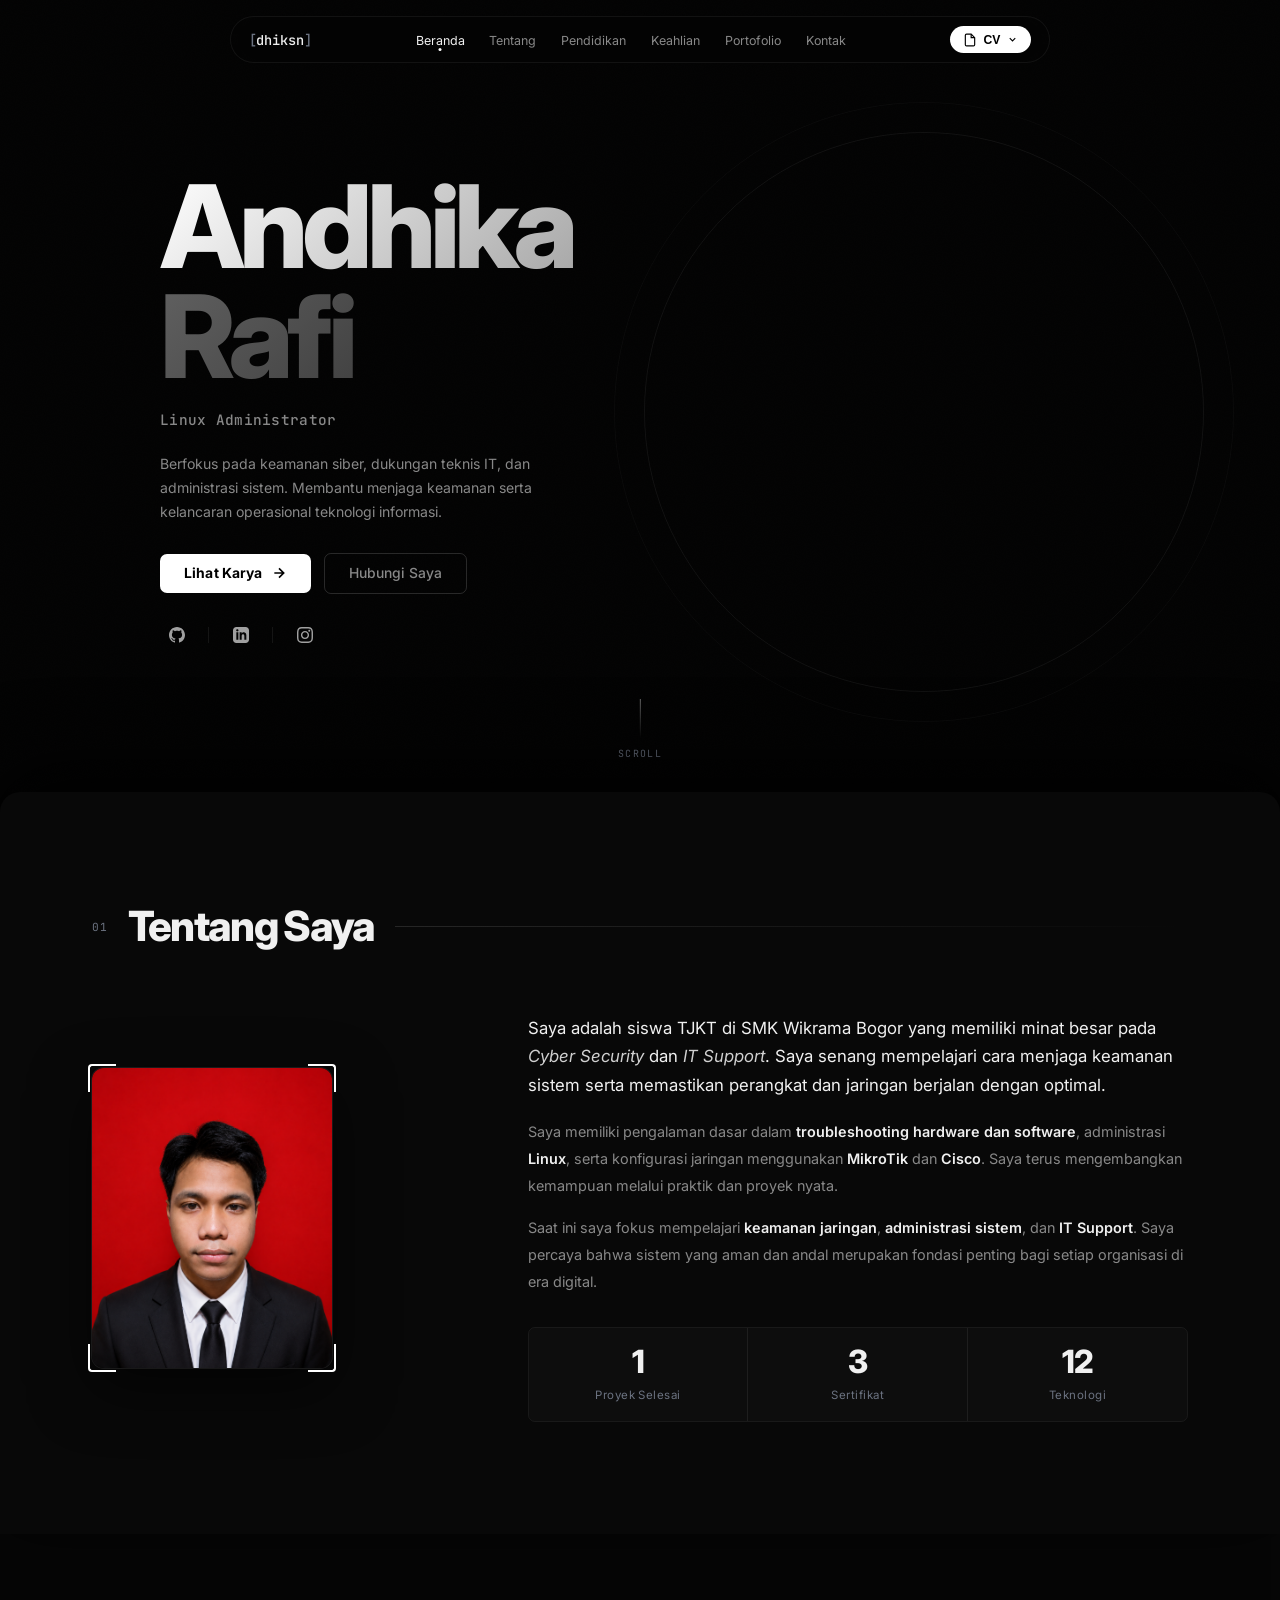
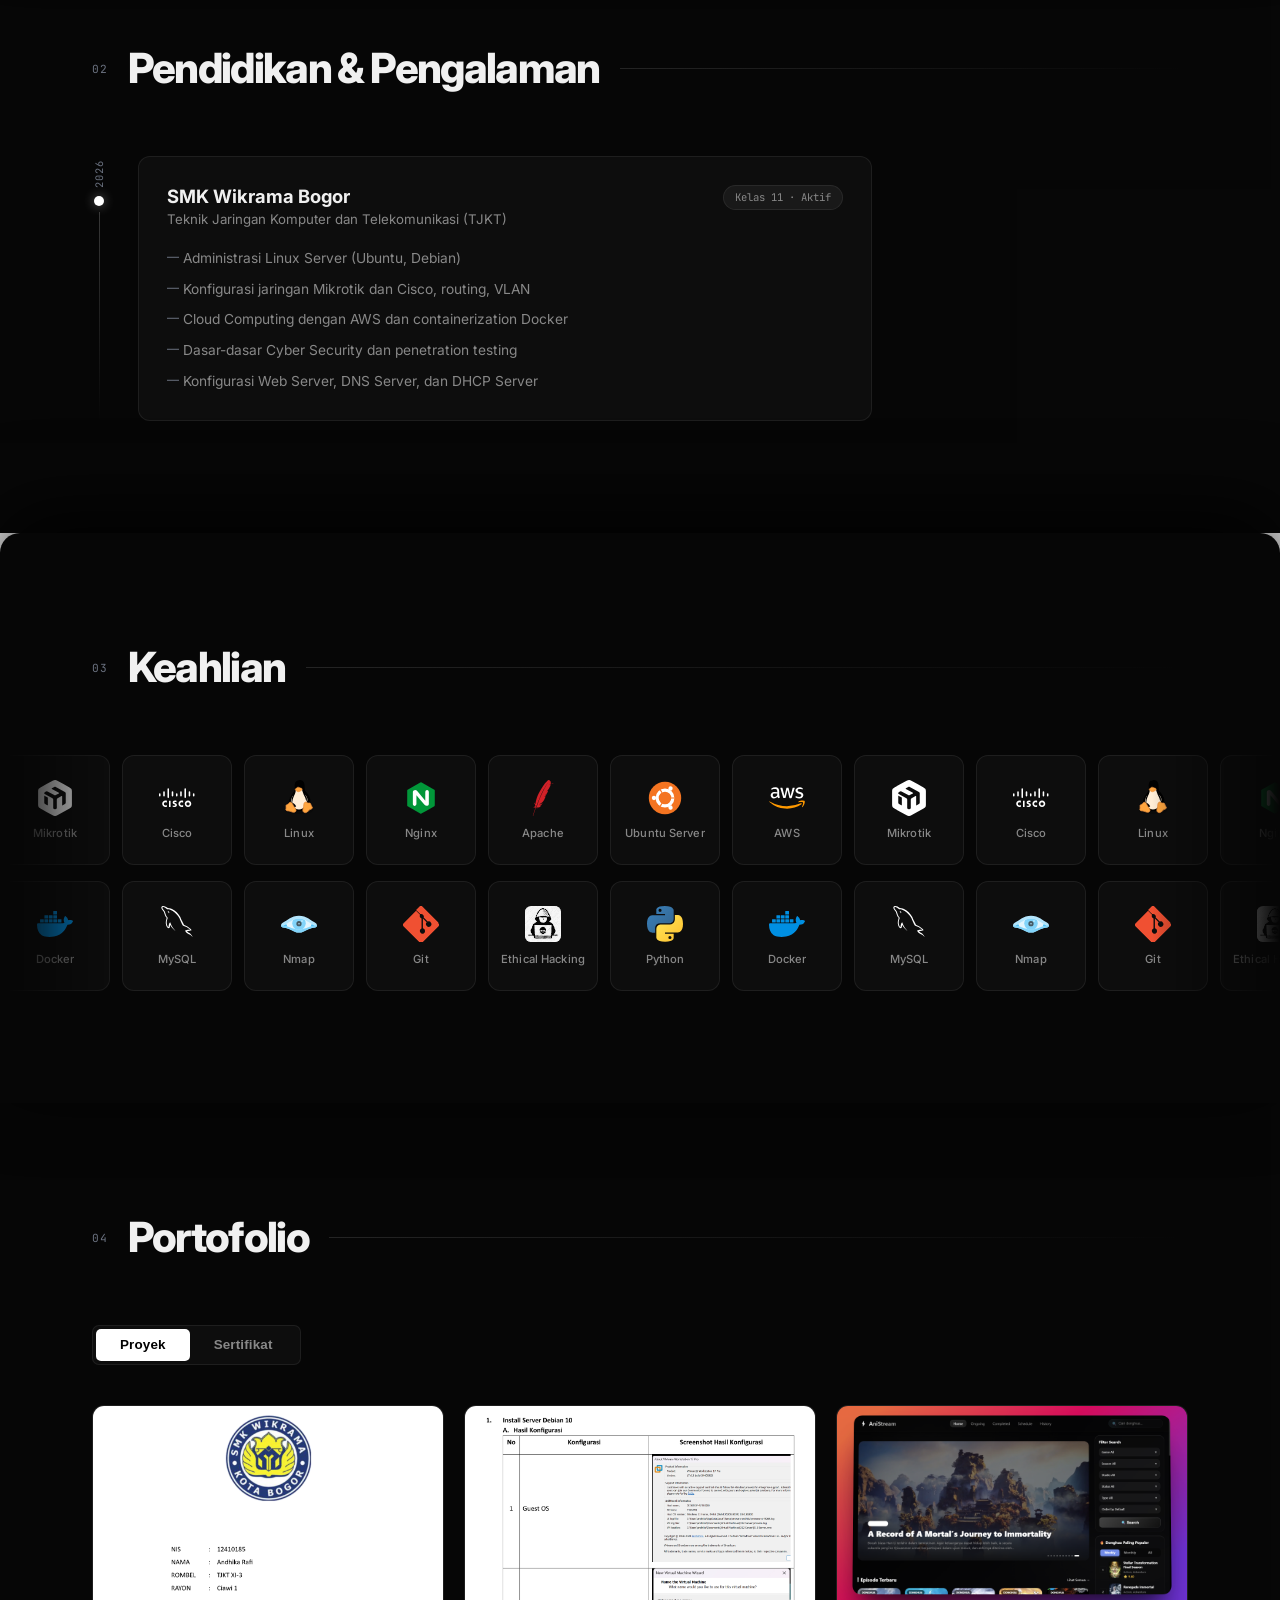
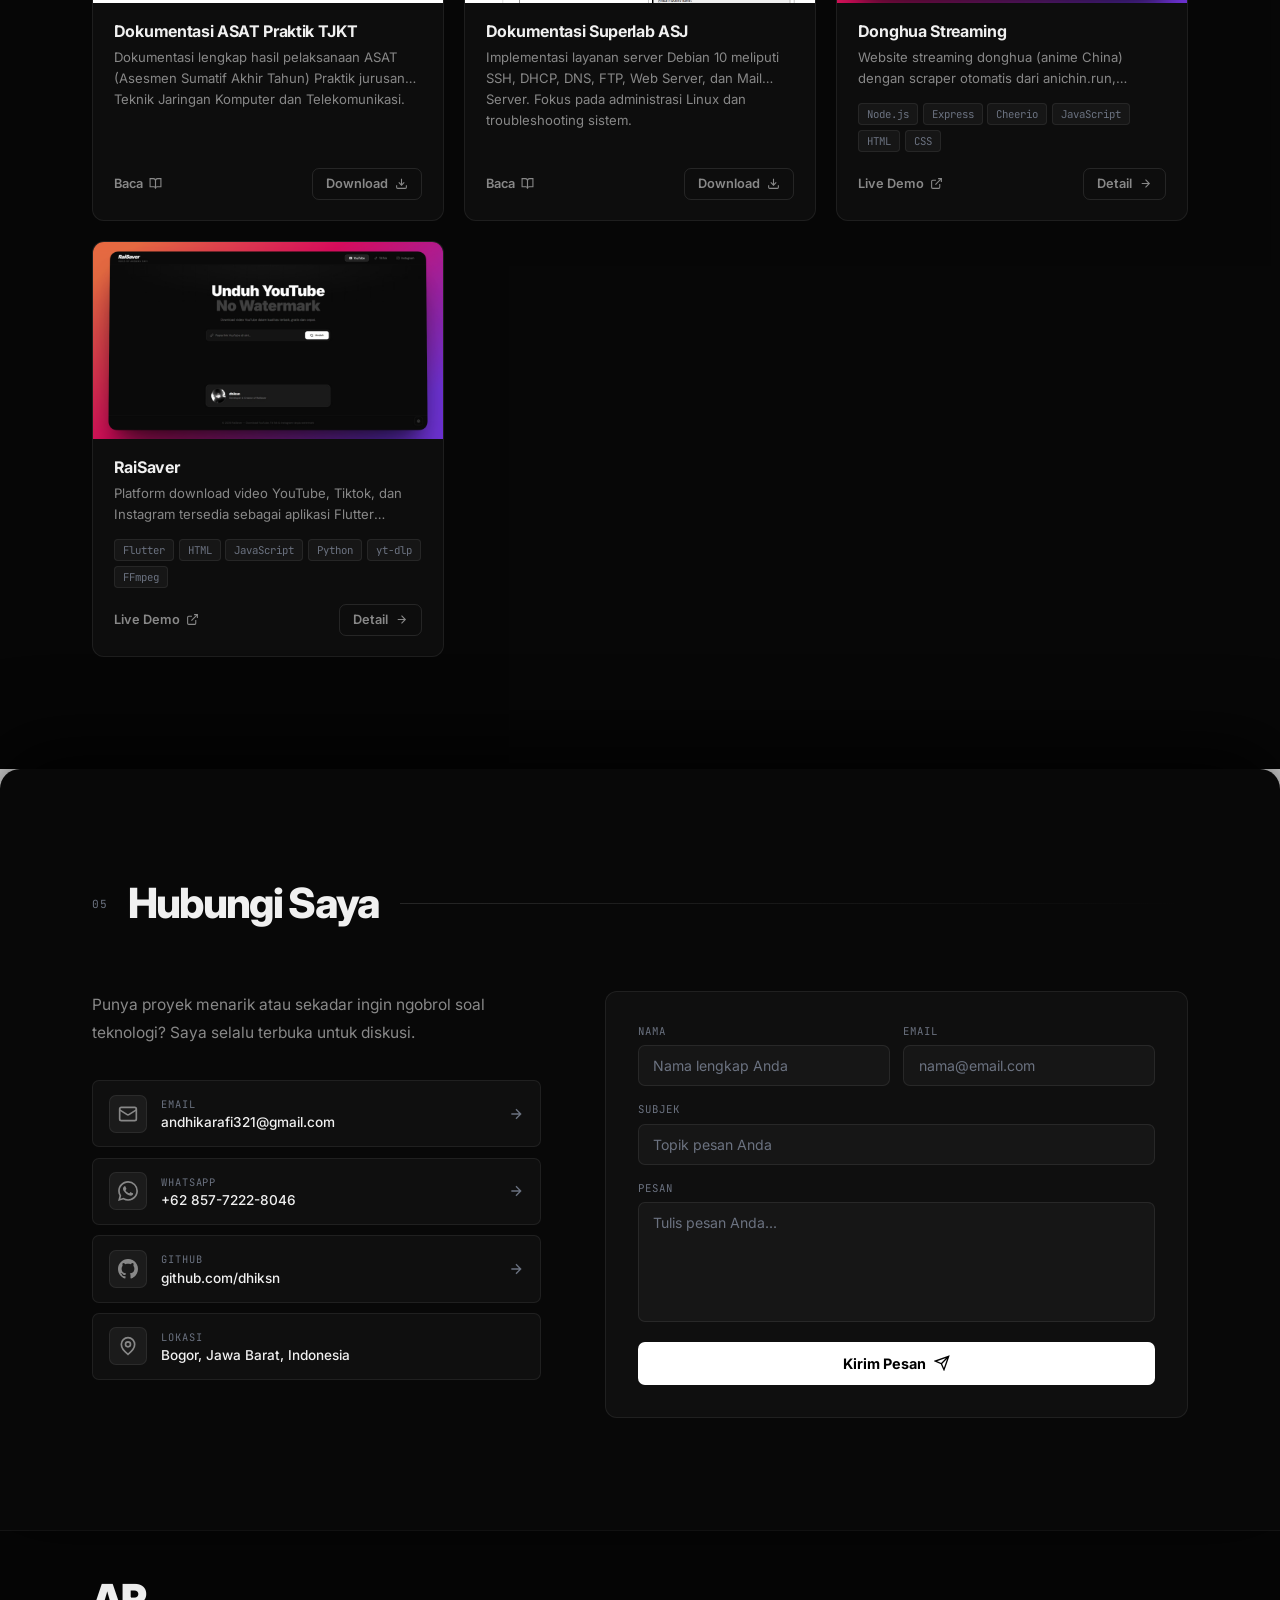
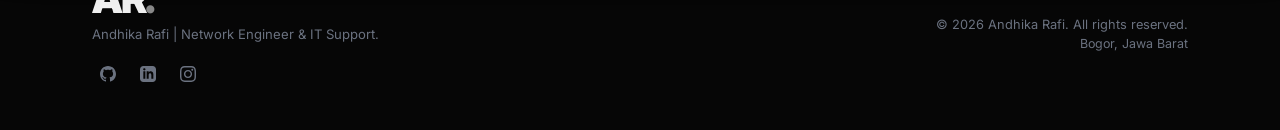
==== index.html @ e92ceab4 "add CV" ====
﻿<!DOCTYPE html>
<html lang="id">
<head>
  <meta charset="UTF-8" />
  <meta name="viewport" content="width=device-width, initial-scale=1.0" />

  <!-- SEO Primary -->
  <title>Andhika Rafi | Network Engineer & IT Support - SMK Wikrama Bogor</title>
  <meta name="description" content="Andhika Rafi — Siswa TJKT SMK Wikrama Bogor yang fokus pada jaringan komputer, Linux, dan Cyber Security. Lihat proyek dan sertifikat saya." />
  <meta name="keywords" content="Andhika Rafi, Portfolio IT, TJKT SMK Wikrama Bogor, Network Engineer, Linux administrator, IT Support, Cyber Security" />
  <meta name="author" content="Andhika Rafi" />
  <meta name="robots" content="index, follow" />
  <meta name="google-site-verification" content="sZVRIAAyrKwAFlvl9jeAmO7m7f-ILxLvP5f0sohitdM" />
  <link rel="canonical" href="https://portofolio.dhiksn.my.id/" />

  <!-- Favicon - Complete Set -->
  <link rel="icon" type="image/png" href="assets/img/favicon-96x96.png" sizes="96x96">
  <link rel="icon" type="image/svg+xml" href="assets/img/favicon.svg">
  <link rel="shortcut icon" href="assets/img/favicon.ico">
  <link rel="apple-touch-icon" sizes="180x180" href="assets/img/apple-touch-icon.png">
  <link rel="manifest" href="assets/img/site.webmanifest">
  <meta name="theme-color" content="#0a0a0a">

  <!-- Open Graph / Facebook - No Image Preview -->
  <meta property="og:type" content="website" />
  <meta property="og:url" content="https://portofolio.dhiksn.my.id/" />
  <meta property="og:title" content="Andhika Rafi | SMK Wikrama Bogor" />
  <meta property="og:description" content="Andhika Rafi — Siswa TJKT dari SMK Wikrama Bogor yang fokus pada jaringan komputer, Linux, dan Cyber Security." />
  <meta property="og:locale" content="id_ID" />
  <meta property="og:site_name" content="Andhika Rafi Portfolio" />

  <!-- Twitter Card - No Image Preview -->
  <meta name="twitter:card" content="summary" />
  <meta name="twitter:url" content="https://portofolio.dhiksn.my.id/" />
  <meta name="twitter:title" content="Andhika Rafi | SMK Wikrama Bogor" />
  <meta name="twitter:description" content="Andhika Rafi — Siswa TJKT dari SMK Wikrama Bogor yang fokus pada jaringan komputer, Linux, dan Cyber Security." />

  <!-- JSON-LD Structured Data -->
  <script type="application/ld+json">
  {
    "@context": "https://schema.org",
    "@type": "Person",
    "name": "Andhika Rafi",
    "url": "https://portofolio.dhiksn.my.id/",
    "sameAs": [
      "https://github.com/dhiksn",
      "https://linkedin.com/in/andhikarafi",
      "https://instagram.com/andhika_itsu"
    ],
    "jobTitle": "IT Support",
    "description": "Siswa TJKT dari SMK Wikrama Bogor yang fokus pada jaringan komputer, Linux, dan Cyber Security.",
    "alumniOf": {
      "@type": "EducationalOrganization",
      "name": "SMK Wikrama Bogor"
    },
    "knowsAbout": ["Network Engineering", "Linux Administration", "Cyber Security", "Docker", "Mikrotik", "Cisco"]
  }
  </script>
  <link rel="preconnect" href="https://fonts.googleapis.com">
  <link rel="preconnect" href="https://fonts.gstatic.com" crossorigin>
  <link href="https://fonts.googleapis.com/css2?family=Inter:ital,opsz,wght@0,14..32,300;0,14..32,400;0,14..32,500;0,14..32,600;0,14..32,700;0,14..32,800;0,14..32,900;1,14..32,300;1,14..32,400&family=JetBrains+Mono:wght@400;500&display=swap" rel="stylesheet">
  <link rel="stylesheet" href="assets/css/style.css" />
  <script src="https://cdn.jsdelivr.net/npm/@emailjs/browser@4/dist/email.min.js"></script>
  <script src="https://unpkg.com/@lottiefiles/lottie-player@latest/dist/lottie-player.js"></script>
  <!-- Three.js -->
  <script src="https://cdnjs.cloudflare.com/ajax/libs/three.js/r134/three.min.js"></script>
</head>
<body>

  <!-- Three.js Canvas -->
  <canvas id="threeCanvas"></canvas>

  <!-- Floating Navbar -->
  <nav class="navbar" id="navbar">
    <div class="nav-container">
      <a href="/" class="nav-logo"><span class="logo-bracket">[</span>dhiksn<span class="logo-bracket">]</span></a>
      <ul class="nav-links" id="navLinks">
        <li><a href="/" data-scroll="beranda" class="nav-link active">Beranda</a></li>
        <li><a href="/" data-scroll="tentang" class="nav-link">Tentang</a></li>
        <li><a href="/" data-scroll="pendidikan" class="nav-link">Pendidikan</a></li>
        <li><a href="/" data-scroll="keahlian" class="nav-link">Keahlian</a></li>
        <li><a href="/" data-scroll="portofolio" class="nav-link">Portofolio</a></li>
        <li><a href="/" data-scroll="kontak" class="nav-link">Kontak</a></li>
      </ul>
      <div class="cv-dropdown">
        <button class="nav-cv-btn" id="cvBtn">
          <svg width="14" height="14" viewBox="0 0 24 24" fill="none" stroke="currentColor" stroke-width="2"><path d="M14 2H6a2 2 0 0 0-2 2v16a2 2 0 0 0 2 2h12a2 2 0 0 0 2-2V8z"/><polyline points="14 2 14 8 20 8"/></svg>
          CV
          <svg width="11" height="11" viewBox="0 0 24 24" fill="none" stroke="currentColor" stroke-width="2.5" class="dropdown-arrow"><polyline points="6 9 12 15 18 9"/></svg>
        </button>
        <div class="cv-dropdown-menu" id="cvDropdownMenu">
          <a href="assets/docs/Andhika_CV.pdf" target="_blank" class="cv-dropdown-item">
            <svg width="14" height="14" viewBox="0 0 24 24" fill="none" stroke="currentColor" stroke-width="2"><path d="M1 12s4-8 11-8 11 8 11 8-4 8-11 8-11-8-11-8z"/><circle cx="12" cy="12" r="3"/></svg>
            Lihat CV
          </a>
          <a href="assets/docs/Andhika_CV.pdf" download="Andhika_Rafi_CV.pdf" class="cv-dropdown-item">
            <svg width="14" height="14" viewBox="0 0 24 24" fill="none" stroke="currentColor" stroke-width="2"><path d="M21 15v4a2 2 0 0 1-2 2H5a2 2 0 0 1-2-2v-4"/><polyline points="7 10 12 15 17 10"/><line x1="12" y1="15" x2="12" y2="3"/></svg>
            Download CV
          </a>
        </div>
      </div>
      <button class="hamburger" id="hamburger" aria-label="Menu">
        <span></span><span></span><span></span>
      </button>
    </div>
  </nav>

  <!-- Hero Section -->
  <section id="beranda" class="hero">
    <div class="hero-noise"></div>
    <div class="container hero-container">
      <div class="hero-content">
        <h1 class="hero-title">
          <span class="hero-name-wrap">
            <span class="hero-name" id="heroName">Andhika</span>
          </span>
          <span class="hero-name-wrap hero-name-wrap--2">
            <span class="hero-name hero-name--light">Rafi</span>
          </span>
        </h1>
        <p class="hero-role" id="heroRole">
          <span class="role-item active">Network Engineer</span>
          <span class="role-item">Linux Administrator</span>
          <span class="role-item">IT Support</span>
        </p>
        <p class="hero-desc">
          Berfokus pada keamanan siber, dukungan teknis IT, dan administrasi sistem.
          Membantu menjaga keamanan serta kelancaran operasional teknologi informasi.
        </p>
        <div class="hero-actions">
          <a href="/" data-scroll="portofolio" class="btn-hero-primary">
            Lihat Karya
            <svg width="16" height="16" viewBox="0 0 24 24" fill="none" stroke="currentColor" stroke-width="2.5"><path d="M5 12h14M12 5l7 7-7 7"/></svg>
          </a>
          <a href="/" data-scroll="kontak" class="btn-hero-ghost">Hubungi Saya</a>
        </div>
        <div class="hero-social-row">
          <a href="https://github.com/dhiksn" target="_blank" class="hero-social" aria-label="GitHub">
            <svg viewBox="0 0 24 24" fill="currentColor"><path d="M12 0c-6.626 0-12 5.373-12 12 0 5.302 3.438 9.8 8.207 11.387.599.111.793-.261.793-.577v-2.234c-3.338.726-4.033-1.416-4.033-1.416-.546-1.387-1.333-1.756-1.333-1.756-1.089-.745.083-.729.083-.729 1.205.084 1.839 1.237 1.839 1.237 1.07 1.834 2.807 1.304 3.492.997.107-.775.418-1.305.762-1.604-2.665-.305-5.467-1.334-5.467-5.931 0-1.311.469-2.381 1.236-3.221-.124-.303-.535-1.524.117-3.176 0 0 1.008-.322 3.301 1.23.957-.266 1.983-.399 3.003-.404 1.02.005 2.047.138 3.006.404 2.291-1.552 3.297-1.23 3.297-1.23.653 1.653.242 2.874.118 3.176.77.84 1.235 1.911 1.235 3.221 0 4.609-2.807 5.624-5.479 5.921.43.372.823 1.102.823 2.222v3.293c0 .319.192.694.801.576 4.765-1.589 8.199-6.086 8.199-11.386 0-6.627-5.373-12-12-12z"/></svg>
          </a>
          <span class="social-divider"></span>
          <a href="https://linkedin.com/in/andhikarafi" target="_blank" class="hero-social" aria-label="LinkedIn">
            <svg viewBox="0 0 24 24" fill="currentColor"><path d="M19 0h-14c-2.761 0-5 2.239-5 5v14c0 2.761 2.239 5 5 5h14c2.762 0 5-2.239 5-5v-14c0-2.761-2.238-5-5-5zm-11 19h-3v-11h3v11zm-1.5-12.268c-.966 0-1.75-.79-1.75-1.764s.784-1.764 1.75-1.764 1.75.79 1.75 1.764-.783 1.764-1.75 1.764zm13.5 12.268h-3v-5.604c0-3.368-4-3.113-4 0v5.604h-3v-11h3v1.765c1.396-2.586 7-2.777 7 2.476v6.759z"/></svg>
          </a>
          <span class="social-divider"></span>
          <a href="https://instagram.com/andhika_itsu" target="_blank" class="hero-social" aria-label="Instagram">
            <svg viewBox="0 0 24 24" fill="currentColor"><path d="M12 2.163c3.204 0 3.584.012 4.85.07 3.252.148 4.771 1.691 4.919 4.919.058 1.265.069 1.645.069 4.849 0 3.205-.012 3.584-.069 4.849-.149 3.225-1.664 4.771-4.919 4.919-1.266.058-1.644.07-4.85.07-3.204 0-3.584-.012-4.849-.07-3.26-.149-4.771-1.699-4.919-4.92-.058-1.265-.07-1.644-.07-4.849 0-3.204.013-3.583.07-4.849.149-3.227 1.664-4.771 4.919-4.919 1.266-.057 1.645-.069 4.849-.069zm0-2.163c-3.259 0-3.667.014-4.947.072-4.358.2-6.78 2.618-6.98 6.98-.059 1.281-.073 1.689-.073 4.948 0 3.259.014 3.668.072 4.948.2 4.358 2.618 6.78 6.98 6.98 1.281.058 1.689.072 4.948.072 3.259 0 3.668-.014 4.948-.072 4.354-.2 6.782-2.618 6.979-6.98.059-1.28.073-1.689.073-4.948 0-3.259-.014-3.667-.072-4.947-.196-4.354-2.617-6.78-6.979-6.98-1.281-.059-1.69-.073-4.949-.073zm0 5.838c-3.403 0-6.162 2.759-6.162 6.162s2.759 6.163 6.162 6.163 6.162-2.759 6.162-6.163c0-3.403-2.759-6.162-6.162-6.162zm0 10.162c-2.209 0-4-1.79-4-4 0-2.209 1.791-4 4-4s4 1.791 4 4c0 2.21-1.791 4-4 4zm6.406-11.845c-.796 0-1.441.645-1.441 1.44s.645 1.44 1.441 1.44c.795 0 1.439-.645 1.439-1.44s-.644-1.44-1.439-1.44z"/></svg>
          </a>
        </div>
      </div>
      <div class="hero-visual">
        <div class="hero-lottie-wrap">
          <lottie-player
            src="assets/img/server.json"
            background="transparent"
            speed="0.8"
            loop
            autoplay>
          </lottie-player>
          <div class="lottie-ring lottie-ring--1"></div>
          <div class="lottie-ring lottie-ring--2"></div>
        </div>
      </div>
    </div>
    <div class="hero-scroll-hint">
      <div class="scroll-line"></div>
      <span>Scroll</span>
    </div>
  </section>

  <!-- Tentang Section -->
  <section id="tentang" class="section tentang">
    <div class="container">
      <div class="section-header reveal">
        <span class="section-num">01</span>
        <h2 class="section-title">Tentang Saya</h2>
        <div class="section-line"></div>
      </div>
      <div class="tentang-wrapper reveal">
        <div class="tentang-photo-col">
          <div class="tentang-photo-frame">
            <img src="/assets/img/cover2.png" alt="Andhika Rafi" loading="lazy" decoding="async">
            <div class="photo-border-anim"></div>
          </div>
        </div>
        <div class="tentang-text-col">
        <p class="tentang-intro">
          Saya adalah siswa TJKT di SMK Wikrama Bogor yang memiliki minat besar pada <em>Cyber Security</em> dan <em>IT Support</em>. Saya senang mempelajari cara menjaga keamanan sistem serta memastikan perangkat dan jaringan berjalan dengan optimal.
        </p>

        <p class="tentang-body">
          Saya memiliki pengalaman dasar dalam <strong>troubleshooting hardware dan software</strong>, administrasi <strong>Linux</strong>, serta konfigurasi jaringan menggunakan <strong>MikroTik</strong> dan <strong>Cisco</strong>. Saya terus mengembangkan kemampuan melalui praktik dan proyek nyata.
        </p>

        <p class="tentang-body">
          Saat ini saya fokus mempelajari <strong>keamanan jaringan</strong>, <strong>administrasi sistem</strong>, dan <strong>IT Support</strong>. Saya percaya bahwa sistem yang aman dan andal merupakan fondasi penting bagi setiap organisasi di era digital.
        </p>
          <div class="tentang-counters">
            <div class="t-counter">
              <strong class="t-counter-num" data-target="3">0</strong>
              <span>Proyek Selesai</span>
            </div>
            <div class="t-counter">
              <strong class="t-counter-num" data-target="6">0</strong>
              <span>Sertifikat</span>
            </div>
            <div class="t-counter">
              <strong class="t-counter-num" data-target="20">0</strong>
              <span>Teknologi</span>
            </div>
          </div>
        </div>
      </div>
    </div>
  </section>

  <!-- Pendidikan Section -->
  <section id="pendidikan" class="section pendidikan">
    <div class="container">
      <div class="section-header reveal">
        <span class="section-num">02</span>
        <h2 class="section-title">Pendidikan & Pengalaman</h2>
        <div class="section-line"></div>
      </div>
      <div class="timeline reveal">
        <div class="tl-item">
          <div class="tl-left">
            <div class="tl-year">2026</div>
            <div class="tl-dot-wrap">
              <div class="tl-dot"></div>
              <div class="tl-vert-line"></div>
            </div>
          </div>
          <div class="tl-card">
            <div class="tl-card-top">
              <div>
                <h3 class="tl-school">SMK Wikrama Bogor</h3>
                <p class="tl-jurusan">Teknik Jaringan Komputer dan Telekomunikasi (TJKT)</p>
              </div>
              <span class="tl-badge">Kelas 11 · Aktif</span>
            </div>
            <ul class="tl-list">
              <li>Administrasi Linux Server (Ubuntu, Debian)</li>
              <li>Konfigurasi jaringan Mikrotik dan Cisco, routing, VLAN</li>
              <li>Cloud Computing dengan AWS dan containerization Docker</li>
              <li>Dasar-dasar Cyber Security dan penetration testing</li>
              <li>Konfigurasi Web Server, DNS Server, dan DHCP Server</li>
            </ul>
          </div>
        </div>
      </div>
    </div>
  </section>

  <!-- Keahlian Section -->
  <section id="keahlian" class="section keahlian">
    <div class="container">
      <div class="section-header reveal">
        <span class="section-num">03</span>
        <h2 class="section-title">Keahlian</h2>
        <div class="section-line"></div>
      </div>
    </div>

    <div class="marquee-row reveal">
      <div class="marquee-track marquee-fwd">
        <div class="marquee-set">
          <div class="skill-card"><svg width="28" height="28" fill="#ffffff" viewBox="0 0 24 24"><path d="M23.041 6.188a1.404 1.404 0 0 0-.218-.36c-.24-.296-.634-.586-1.14-.864l-4.052-2.22L13.576.519C13.074.243 12.61.065 12.22.013A1.772 1.772 0 0 0 12 0c-.432 0-.974.192-1.576.52L6.37 2.74 2.317 4.96c-.504.279-.9.569-1.14.867a1.59 1.59 0 0 0-.122.17 1.654 1.654 0 0 0-.096.19c-.15.348-.22.816-.22 1.368v8.887c0 .66.1 1.2.316 1.558.216.356.66.706 1.262 1.036l4.054 2.22 4.053 2.223c.504.276.966.456 1.36.506.145.02.291.02.436 0 .39-.05.852-.228 1.356-.506l8.107-4.443c.6-.33 1.046-.68 1.262-1.036.036-.06.068-.123.096-.188.15-.348.22-.818.22-1.37V7.556c0-.552-.07-1.02-.22-1.368zM7.233 16.618c0 .2-.218.33-.396.233l-1.45-.796a1.066 1.066 0 0 1-.552-.934v-4.296c0-.2.216-.33.394-.235l1.728.947a.53.53 0 0 1 .276.468v4.612zm11.934-1.497c0 .39-.213.748-.554.936l-1.45.794a.266.266 0 0 1-.394-.234v-5.692c0-.2-.217-.33-.395-.232l-2.62 1.434c-.34.187-.552.545-.552.934v5.646a.532.532 0 0 1-.278.468l-.41.224c-.32.176-.707.176-1.026 0l-.408-.224a.532.532 0 0 1-.278-.468v-5.646c0-.389-.212-.747-.552-.934L4.835 9.16v-.28c0-.388.212-.746.552-.934l.6-.328a1.064 1.064 0 0 1 1.022 0l4.48 2.452c.318.176.704.176 1.021 0l2.07-1.134a.266.266 0 0 0 0-.468L9.932 5.922a.266.266 0 0 1 0-.468l1.556-.852c.32-.176.707-.176 1.026 0l6.1 3.34c.342.188.554.547.553.936v6.243z"/></svg><span>Mikrotik</span></div>
          <div class="skill-card"><svg width="56" height="30" viewBox="0 0 52 28" fill="none"><path fill-rule="evenodd" clip-rule="evenodd" d="M51.2293 8.37685C51.2293 7.76429 50.7317 7.26562 50.1181 7.26562C49.5033 7.26562 49.0068 7.76429 49.0068 8.37685V10.7143C49.0068 11.3302 49.5033 11.8288 50.1181 11.8288C50.7317 11.8288 51.2293 11.3302 51.2293 10.7143V8.37685ZM45.1136 5.30654C45.1136 4.69288 44.6172 4.19531 43.988 4.19531C43.3744 4.19531 42.8779 4.69288 42.8779 5.30654V10.7123C42.8779 11.3282 43.3744 11.8268 43.988 11.8268C44.6172 11.8268 45.1136 11.3282 45.1136 10.7123V5.30654ZM38.9853 1.11012C38.9853 0.495352 38.4877 0 37.8741 0C37.2604 0 36.7617 0.495352 36.7617 1.11012V12.93C36.7617 13.5481 37.2604 14.0446 37.8741 14.0446C38.4877 14.0446 38.9853 13.5481 38.9853 12.93V1.11012ZM32.8551 5.30654C32.8551 4.69288 32.3587 4.19531 31.7439 4.19531C31.1291 4.19531 30.6338 4.69288 30.6338 5.30654V10.7123C30.6338 11.3282 31.1291 11.8268 31.7439 11.8268C32.3587 11.8268 32.8551 11.3282 32.8551 10.7123V5.30654ZM26.7254 8.37685C26.7254 7.76429 26.23 7.26562 25.6197 7.26562C25.0038 7.26562 24.5029 7.76429 24.5029 8.37685V10.7143C24.5029 11.3302 25.0038 11.8288 25.6197 11.8288C26.23 11.8288 26.7254 11.3302 26.7254 10.7143V8.37685ZM20.6103 5.30654C20.6103 4.69288 20.1083 4.19531 19.4936 4.19531C18.8788 4.19531 18.3779 4.69288 18.3779 5.30654V10.7123C18.3779 11.3282 18.8788 11.8268 19.4936 11.8268C20.1083 11.8268 20.6103 11.3282 20.6103 10.7123V5.30654ZM14.4801 1.11012C14.4801 0.495352 13.9814 0 13.3655 0C12.7541 0 12.251 0.495352 12.251 1.11012V12.93C12.251 13.5481 12.7541 14.0446 13.3655 14.0446C13.9814 14.0446 14.4801 13.5481 14.4801 12.93V1.11012ZM8.35617 5.30654C8.35617 4.69288 7.85418 4.19531 7.24273 4.19531C6.62686 4.19531 6.12598 4.69288 6.12598 5.30654V10.7123C6.12598 11.3282 6.62686 11.8268 7.24273 11.8268C7.85418 11.8268 8.35617 11.3282 8.35617 10.7123V5.30654ZM2.23019 8.37685C2.23019 7.76429 1.72931 7.26562 1.11454 7.26562C0.500881 7.26562 0 7.76429 0 8.37685V10.7143C0 11.3302 0.500881 11.8288 1.11454 11.8288C1.72931 11.8288 2.23019 11.3302 2.23019 10.7143V8.37685ZM25.2545 18.0665C25.186 18.0488 24.1588 17.7812 23.0642 17.7812C20.9954 17.7812 19.7471 18.9002 19.7471 20.5643C19.7471 22.0404 20.7897 22.7735 22.0436 23.1693C22.1818 23.2157 22.3864 23.2777 22.5213 23.3241C23.0807 23.4988 23.523 23.7598 23.523 24.2109C23.523 24.7151 23.0089 25.0413 21.8921 25.0413C20.9114 25.0413 19.9693 24.7615 19.7692 24.7106V26.7606C19.8809 26.7849 20.9998 27.0028 22.1951 27.0028C23.9133 27.0028 25.8804 26.252 25.8804 24.0163C25.8804 22.9316 25.2158 21.9331 23.7585 21.4687L23.1382 21.2719C22.7689 21.1547 22.1088 20.9657 22.1088 20.4239C22.1088 19.9949 22.5987 19.6941 23.4998 19.6941C24.276 19.6941 25.2203 19.955 25.2545 19.9683V18.0665ZM41.9169 20.0469C43.246 20.0469 44.2389 21.0951 44.2389 22.3887C44.2389 23.6824 43.246 24.7306 41.9169 24.7306C40.5824 24.7306 39.5928 23.6824 39.5928 22.3887C39.5928 21.0951 40.5824 20.0469 41.9169 20.0469ZM46.6202 22.3898C46.6202 19.8445 44.6542 17.7812 41.9176 17.7812C39.1788 17.7812 37.2129 19.8445 37.2129 22.3898C37.2129 24.934 39.1788 26.9983 41.9176 26.9983C44.6542 26.9983 46.6202 24.934 46.6202 22.3898ZM11.4013 18.0975C11.1901 18.0378 10.4095 17.7812 9.35242 17.7812C6.62025 17.7812 4.6123 19.7284 4.6123 22.3898C4.6123 25.2569 6.82701 26.9983 9.35242 26.9983C10.3564 26.9983 11.1215 26.7606 11.4013 26.6821V24.2916C11.3051 24.3458 10.5709 24.7637 9.51275 24.7637C8.01674 24.7637 7.05147 23.7111 7.05147 22.3898C7.05147 21.0243 8.05876 20.0148 9.51275 20.0148C10.5886 20.0148 11.3117 20.4427 11.4013 20.4891V18.0975ZM34.8467 18.0975C34.6355 18.0378 33.8538 17.7812 32.799 17.7812C30.0624 17.7812 28.0566 19.7284 28.0566 22.3898C28.0566 25.2569 30.2725 26.9983 32.799 26.9983C33.7974 26.9983 34.5648 26.7606 34.8467 26.6821V24.2916C34.7483 24.3458 34.0141 24.7637 32.9582 24.7637C31.4633 24.7637 30.498 23.7111 30.498 22.3898C30.498 21.0243 31.5053 20.0148 32.9582 20.0148C34.0318 20.0148 34.7572 20.4427 34.8467 20.4891V18.0975ZM14.4893 26.8406H16.736V17.9375H14.4893V26.8406Z" fill="#fff"/></svg><span>Cisco</span></div>
          <div class="skill-card"><svg width="24" height="28" viewBox="0 0 256 295" fill="none"><path fill="#000" fill-opacity=".2" d="M235.125 249.359c0 17.355-52.617 31.497-117.54 31.497S.044 266.806.044 249.359c0-17.356 52.618-31.498 117.54-31.498c64.924 0 117.45 14.142 117.541 31.498" transform="translate(10)"/><path fill="#000" d="M63.213 215.474c-11.387-16.346-13.591-69.606 12.947-102.39C89.292 97.383 92.69 86.455 93.7 71.67c.734-16.805-11.846-66.851 35.537-70.616c48.027-3.857 45.364 43.526 45.088 68.596c-.183 21.12 15.52 33.15 26.355 49.68c19.927 30.303 18.274 82.461-3.765 110.745c-27.916 35.354-51.791 20.018-67.678 21.304c-29.752 1.745-30.762 17.54-66.024-35.905"/><path fill="#FFEED7" d="M169.1 122.451c8.265 7.622 29.661 41.69-4.224 62.995c-11.937 7.438 10.653 35.721 21.488 22.039c19.193-24.61 6.98-63.913-4.591-77.963c-7.714-9.917-19.651-13.774-12.672-7.07" transform="translate(10)"/><path fill="#000" stroke="#000" stroke-width=".977" d="M176.805 117.86c13.59 11.02 38.292 49.587 2.204 74.748c-11.846 7.806 10.468 32.508 23.049 19.927c43.618-43.894-1.102-94.308-16.53-111.664c-13.774-15.151-25.987 3.49-8.723 16.989z"/><path fill="#000" d="M133.186 57.712c-.092 5.234 2.48 9.458 5.877 9.458c3.306 0 6.153-4.224 6.245-9.366c.091-5.234-2.48-9.459-5.878-9.459c-3.397 0-6.152 4.225-6.244 9.367m-21.212.092c.459 4.316-1.194 7.989-3.582 8.356c-2.387.276-4.683-2.938-5.142-7.254c-.46-4.316 1.194-7.99 3.581-8.357c2.388-.275 4.684 2.939 5.143 7.255"/><path fill="#FFEED7" d="M71.027 145.684c6.52-14.785 20.386-40.772 20.662-60.883c0-15.978 47.843-19.835 51.7-3.856c3.856 15.978 13.59 39.853 19.834 51.424c6.245 11.478 24.335 48.118 5.051 80.074c-17.356 28.284-69.973 50.69-98.073-3.856c-9.55-18.917-7.806-42.333.826-62.903" transform="translate(10)"/><path fill="#FFEED7" d="M65.15 134.664c-5.601 10.56-17.172 38.293 11.112 53.445c30.395 16.162 30.303 49.312-6.245 33.517c-33.425-14.233-18.641-71.902-9.274-85.676c6.06-9.642 15.243-21.488 4.407-1.286" transform="translate(10)"/><path fill="#000" stroke="#000" stroke-width="1.25" d="M79.925 122.727c-8.907 14.509-30.211 48.669-1.652 66.484c38.384 23.6 27.548 47.108-7.53 25.895c-49.404-29.568-5.97-89.257 13.774-112.03c22.59-25.529 4.316 4.683-4.592 19.65z"/><path fill="#FFA63F" stroke="#E68C3F" stroke-width="6.25" d="M51.835 258.542c-20.57-10.928-50.414 2.112-39.578-27.457c2.204-6.704-3.214-16.805.275-23.325c4.133-7.989 13.04-6.244 18.366-11.57c5.234-5.51 8.54-15.06 18.366-13.59c9.734 1.468 16.254 13.406 23.049 28.099c5.05 10.468 22.865 25.253 21.672 37.007c-1.47 17.998-21.948 21.396-42.15 10.836z" transform="translate(10)"/><path fill="#FFA63F" stroke="#E68C3F" stroke-width="6.251" d="M194.445 253.49c15.06-18.273 48.578-14.508 25.988-39.577c-4.775-5.418-3.306-16.989-9.183-21.947c-6.887-6.061-14.509-1.102-21.488-4.224c-6.979-3.398-14.325-9.918-22.865-5.327c-8.54 4.684-9.459 16.805-10.285 32.783c-.735 11.479-11.203 30.671-5.602 41.231c8.081 16.346 29.11 14.142 43.435-2.938z" transform="translate(10)"/><path fill="#FFA63F" stroke="#E68C3F" stroke-width="3.75" d="M97.107 66.344c3.673-3.398 12.58-13.774 29.477-2.939c3.122 2.02 5.693 2.204 11.662 4.775c12.03 4.96 6.336 16.897-6.52 20.937c-5.51 1.745-10.468 8.449-20.386 7.806c-8.54-.46-10.744-6.06-15.978-9.091c-9.275-5.234-10.652-12.305-5.602-16.07c5.051-3.765 6.98-5.143 7.347-5.418z" transform="translate(10)"/><path stroke="#E68C3F" stroke-width="2.5" d="M148.43 75.986c-5.05.275-15.979 11.203-27.457 11.203c-11.479 0-18.366-10.652-20.11-10.652"/></svg><span>Linux</span></div>
          <div class="skill-card"><svg width="28" height="28" viewBox="0 0 32 32"><path d="M15.948,2h.065a10.418,10.418,0,0,1,.972.528Q22.414,5.65,27.843,8.774a.792.792,0,0,1,.414.788c-.008,4.389,0,8.777-.005,13.164a.813.813,0,0,1-.356.507q-5.773,3.324-11.547,6.644a.587.587,0,0,1-.657.037Q9.912,26.6,4.143,23.274a.7.7,0,0,1-.4-.666q0-6.582,0-13.163a.693.693,0,0,1,.387-.67Q9.552,5.657,14.974,2.535c.322-.184.638-.379.974-.535" fill="#019639"/><path d="M8.767,10.538q0,5.429,0,10.859a1.509,1.509,0,0,0,.427,1.087,1.647,1.647,0,0,0,2.06.206,1.564,1.564,0,0,0,.685-1.293c0-2.62-.005-5.24,0-7.86q3.583,4.29,7.181,8.568a2.833,2.833,0,0,0,2.6.782,1.561,1.561,0,0,0,1.251-1.371q.008-5.541,0-11.081a1.582,1.582,0,0,0-3.152,0c0,2.662-.016,5.321,0,7.982-2.346-2.766-4.663-5.556-7-8.332A2.817,2.817,0,0,0,10.17,9.033,1.579,1.579,0,0,0,8.767,10.538Z" fill="#fff"/></svg><span>Nginx</span></div>
          <div class="skill-card"><svg width="28" height="28" fill="#D22128" viewBox="0 0 24 24"><path d="M17.805 2.197v.066h.156v.44h.072v-.44h.156v-.066zm.9 0l-.175.353-.172-.353h-.087v.506h.067V2.3l.172.35h.045l.172-.35v.404h.066v-.506zm-4.257 1c-.204.31-.424.66-.66 1.06l-.04.062a44.457 44.457 0 00-1.265 2.29c-.187.36-.38.742-.577 1.146l2.267-.25c.66-.302.955-.578 1.242-.976a15.5 15.5 0 00.23-.342c.23-.363.46-.763.663-1.16.197-.386.37-.767.505-1.11.083-.22.15-.422.198-.6.042-.158.074-.307.1-.45-.884.15-1.965.295-2.668.33zM11.894 7.78l-.077.16c-.078.16-.157.32-.236.488-.086.18-.172.364-.26.552l-.132.287a75.265 75.265 0 00-1.427 3.3c-.163.397-.327.807-.493 1.23-.15.38-.297.765-.45 1.164l-.02.06c-.15.396-.3.802-.453 1.22l-.01.027.72-.08a.213.213 0 01-.042-.006c.863-.106 2.01-.75 2.75-1.547.342-.367.652-.8.94-1.306.213-.377.413-.795.604-1.258.168-.405.328-.843.48-1.318-.196.105-.423.18-.673.235a2.184 2.184 0 01-.273.046c.806-.31 1.314-.905 1.683-1.64a2.816 2.816 0 01-.968.428c-.06.012-.116.022-.174.03l-.043.006h.002c.278-.118.514-.248.718-.403a2.571 2.571 0 00.637-.698l.063-.104.077-.154a8.107 8.107 0 00.367-.85l.03-.088a3.04 3.04 0 00.123-.463.733.733 0 01-.094.065c-.243.145-.66.277-.996.34l.663-.074-.664.073h-.017l-.1.017c.006-.003.01-.006.017-.008l-2.265.25-.013.022zM8.27 16.45c-.117.323-.236.654-.355.992l-.005.015c-.016.046-.032.094-.05.142-.08.227-.15.432-.31.9.264.12.475.435.675.793a1.44 1.44 0 00-.466-.99c1.293.06 2.41-.27 2.99-1.217.05-.084.096-.173.14-.268-.26.333-.59.474-1.2.44 0 0-.004 0-.005.002l.004-.002c.9-.404 1.354-.79 1.754-1.433.094-.153.186-.32.28-.503-.788.81-1.702 1.04-2.664.865l-.72.078a6.43 6.43 0 00-.067.183zM15.42.112c-.376.222-1 .85-1.748 1.763l.686 1.294c.48-.687.97-1.307 1.462-1.836l.058-.062c-.02.02-.04.04-.057.062-.16.176-.644.74-1.375 1.863.703-.035 1.784-.18 2.666-.33.262-1.47-.258-2.142-.258-2.142s-.66-1.07-1.436-.61zm-3.084 6.402a40.253 40.253 0 011.306-2.26l.04-.064c.224-.352.45-.693.677-1.02l-.685-1.293-.157.192c-.197.245-.403.51-.613.79a39.853 39.853 0 00-2.016 2.97l-.022.038.893 1.763c.19-.378.38-.752.575-1.118zm-3.73 8.32c.158-.406.319-.81.483-1.225.156-.394.32-.79.484-1.19a91.133 91.133 0 011.6-3.604l.205-.424c.12-.243.237-.485.36-.724a.125.125 0 01.02-.04l-.895-1.763-.044.07c-.207.34-.414.687-.617 1.042a38.056 38.056 0 00-1.092 2.04l-.094.193a24.573 24.573 0 00-1.258 3.087 18.492 18.492 0 00-.52 1.997l.896 1.77c.117-.317.24-.638.364-.963zm-1.376-.476a13.38 13.38 0 00-.234 1.692c0 .02-.004.04-.005.06-.28-.45-1.03-.888-1.026-.884.537.778.944 1.55 1.005 2.31-.29.058-.684-.027-1.14-.195.475.436.83.556.97.588-.434.03-.89.328-1.346.67.668-.27 1.21-.38 1.596-.29-.61 1.74-1.23 3.655-1.843 5.69a.538.538 0 00.364-.354c.11-.368.84-2.786 1.978-5.965l.097-.27.028-.078c.12-.332.246-.672.374-1.02l.09-.237v-.004L7.24 14.3c-.003.02-.01.04-.012.06z"/></svg><span>Apache</span></div>
          <div class="skill-card"><svg width="28" height="28" viewBox="0 0 100 100"><circle cx="50" cy="50" r="45" fill="#f47421"/><circle cx="50" cy="50" r="21.8" fill="none" stroke="#fff" stroke-width="8.6"/><g id="ub_a"><circle cx="19.4" cy="50" r="6" fill="#fff"/><path stroke="#f47421" stroke-width="3.2" d="M67 50h10"/></g><g transform="rotate(120 50 50)"><circle cx="19.4" cy="50" r="6" fill="#fff"/><path stroke="#f47421" stroke-width="3.2" d="M67 50h10"/></g><g transform="rotate(240 50 50)"><circle cx="19.4" cy="50" r="6" fill="#fff"/><path stroke="#f47421" stroke-width="3.2" d="M67 50h10"/></g></svg><span>Ubuntu Server</span></div>
          <div class="skill-card"><svg width="44" height="28" viewBox="0 0 304 182"><path fill="#ffffff" d="m86 66 2 9c0 3 1 5 3 8v2l-1 3-7 4-2 1-3-1-4-5-3-6c-8 9-18 14-29 14-9 0-16-3-20-8-5-4-8-11-8-19s3-15 9-20c6-6 14-8 25-8a79 79 0 0 1 22 3v-7c0-8-2-13-5-16-3-4-8-5-16-5l-11 1a80 80 0 0 0-14 5h-2c-1 0-2-1-2-3v-5l1-3c0-1 1-2 3-2l12-5 16-2c12 0 20 3 26 8 5 6 8 14 8 25v32zM46 82l10-2c4-1 7-4 10-7l3-6 1-9v-4a84 84 0 0 0-19-2c-6 0-11 1-15 4-3 2-4 6-4 11s1 8 3 11c3 2 6 4 11 4zm80 10-4-1-2-3-23-78-1-4 2-2h10l4 1 2 4 17 66 15-66 2-4 4-1h8l4 1 2 4 16 67 17-67 2-4 4-1h9c2 0 3 1 3 2v2l-1 2-24 78-2 4-4 1h-9l-4-1-1-4-16-65-15 64-2 4-4 1h-9zm129 3a66 66 0 0 1-27-6l-3-3-1-2v-5c0-2 1-3 2-3h2l3 1a54 54 0 0 0 23 5c6 0 11-2 14-4 4-2 5-5 5-9l-2-7-10-5-15-5c-7-2-13-6-16-10a24 24 0 0 1 5-34l10-5a44 44 0 0 1 20-2 110 110 0 0 1 12 3l4 2 3 2 1 4v4c0 3-1 4-2 4l-4-2c-6-2-12-3-19-3-6 0-11 0-14 2s-4 5-4 9c0 3 1 5 3 7s5 4 11 6l14 4c7 3 12 6 15 10s5 9 5 14l-3 12-7 8c-3 3-7 5-11 6l-14 2z"/><path d="M274 144A220 220 0 0 1 4 124c-4-3-1-6 2-4a300 300 0 0 0 263 16c5-2 10 4 5 8z" fill="#f90"/><path d="M287 128c-4-5-28-3-38-1-4 0-4-3-1-5 19-13 50-9 53-5 4 5-1 36-18 51-3 2-6 1-5-2 5-10 13-33 9-38z" fill="#f90"/></svg><span>AWS</span></div>
        </div>
        <div class="marquee-set" aria-hidden="true">
          <div class="skill-card"><svg width="28" height="28" fill="#ffffff" viewBox="0 0 24 24"><path d="M23.041 6.188a1.404 1.404 0 0 0-.218-.36c-.24-.296-.634-.586-1.14-.864l-4.052-2.22L13.576.519C13.074.243 12.61.065 12.22.013A1.772 1.772 0 0 0 12 0c-.432 0-.974.192-1.576.52L6.37 2.74 2.317 4.96c-.504.279-.9.569-1.14.867a1.59 1.59 0 0 0-.122.17 1.654 1.654 0 0 0-.096.19c-.15.348-.22.816-.22 1.368v8.887c0 .66.1 1.2.316 1.558.216.356.66.706 1.262 1.036l4.054 2.22 4.053 2.223c.504.276.966.456 1.36.506.145.02.291.02.436 0 .39-.05.852-.228 1.356-.506l8.107-4.443c.6-.33 1.046-.68 1.262-1.036.036-.06.068-.123.096-.188.15-.348.22-.818.22-1.37V7.556c0-.552-.07-1.02-.22-1.368zM7.233 16.618c0 .2-.218.33-.396.233l-1.45-.796a1.066 1.066 0 0 1-.552-.934v-4.296c0-.2.216-.33.394-.235l1.728.947a.53.53 0 0 1 .276.468v4.612zm11.934-1.497c0 .39-.213.748-.554.936l-1.45.794a.266.266 0 0 1-.394-.234v-5.692c0-.2-.217-.33-.395-.232l-2.62 1.434c-.34.187-.552.545-.552.934v5.646a.532.532 0 0 1-.278.468l-.41.224c-.32.176-.707.176-1.026 0l-.408-.224a.532.532 0 0 1-.278-.468v-5.646c0-.389-.212-.747-.552-.934L4.835 9.16v-.28c0-.388.212-.746.552-.934l.6-.328a1.064 1.064 0 0 1 1.022 0l4.48 2.452c.318.176.704.176 1.021 0l2.07-1.134a.266.266 0 0 0 0-.468L9.932 5.922a.266.266 0 0 1 0-.468l1.556-.852c.32-.176.707-.176 1.026 0l6.1 3.34c.342.188.554.547.553.936v6.243z"/></svg><span>Mikrotik</span></div>
          <div class="skill-card"><svg width="56" height="30" viewBox="0 0 52 28" fill="none"><path fill-rule="evenodd" clip-rule="evenodd" d="M51.2293 8.37685C51.2293 7.76429 50.7317 7.26562 50.1181 7.26562C49.5033 7.26562 49.0068 7.76429 49.0068 8.37685V10.7143C49.0068 11.3302 49.5033 11.8288 50.1181 11.8288C50.7317 11.8288 51.2293 11.3302 51.2293 10.7143V8.37685ZM45.1136 5.30654C45.1136 4.69288 44.6172 4.19531 43.988 4.19531C43.3744 4.19531 42.8779 4.69288 42.8779 5.30654V10.7123C42.8779 11.3282 43.3744 11.8268 43.988 11.8268C44.6172 11.8268 45.1136 11.3282 45.1136 10.7123V5.30654ZM38.9853 1.11012C38.9853 0.495352 38.4877 0 37.8741 0C37.2604 0 36.7617 0.495352 36.7617 1.11012V12.93C36.7617 13.5481 37.2604 14.0446 37.8741 14.0446C38.4877 14.0446 38.9853 13.5481 38.9853 12.93V1.11012ZM32.8551 5.30654C32.8551 4.69288 32.3587 4.19531 31.7439 4.19531C31.1291 4.19531 30.6338 4.69288 30.6338 5.30654V10.7123C30.6338 11.3282 31.1291 11.8268 31.7439 11.8268C32.3587 11.8268 32.8551 11.3282 32.8551 10.7123V5.30654ZM26.7254 8.37685C26.7254 7.76429 26.23 7.26562 25.6197 7.26562C25.0038 7.26562 24.5029 7.76429 24.5029 8.37685V10.7143C24.5029 11.3302 25.0038 11.8288 25.6197 11.8288C26.23 11.8288 26.7254 11.3302 26.7254 10.7143V8.37685ZM20.6103 5.30654C20.6103 4.69288 20.1083 4.19531 19.4936 4.19531C18.8788 4.19531 18.3779 4.69288 18.3779 5.30654V10.7123C18.3779 11.3282 18.8788 11.8268 19.4936 11.8268C20.1083 11.8268 20.6103 11.3282 20.6103 10.7123V5.30654ZM14.4801 1.11012C14.4801 0.495352 13.9814 0 13.3655 0C12.7541 0 12.251 0.495352 12.251 1.11012V12.93C12.251 13.5481 12.7541 14.0446 13.3655 14.0446C13.9814 14.0446 14.4801 13.5481 14.4801 12.93V1.11012ZM8.35617 5.30654C8.35617 4.69288 7.85418 4.19531 7.24273 4.19531C6.62686 4.19531 6.12598 4.69288 6.12598 5.30654V10.7123C6.12598 11.3282 6.62686 11.8268 7.24273 11.8268C7.85418 11.8268 8.35617 11.3282 8.35617 10.7123V5.30654ZM2.23019 8.37685C2.23019 7.76429 1.72931 7.26562 1.11454 7.26562C0.500881 7.26562 0 7.76429 0 8.37685V10.7143C0 11.3302 0.500881 11.8288 1.11454 11.8288C1.72931 11.8288 2.23019 11.3302 2.23019 10.7143V8.37685ZM25.2545 18.0665C25.186 18.0488 24.1588 17.7812 23.0642 17.7812C20.9954 17.7812 19.7471 18.9002 19.7471 20.5643C19.7471 22.0404 20.7897 22.7735 22.0436 23.1693C22.1818 23.2157 22.3864 23.2777 22.5213 23.3241C23.0807 23.4988 23.523 23.7598 23.523 24.2109C23.523 24.7151 23.0089 25.0413 21.8921 25.0413C20.9114 25.0413 19.9693 24.7615 19.7692 24.7106V26.7606C19.8809 26.7849 20.9998 27.0028 22.1951 27.0028C23.9133 27.0028 25.8804 26.252 25.8804 24.0163C25.8804 22.9316 25.2158 21.9331 23.7585 21.4687L23.1382 21.2719C22.7689 21.1547 22.1088 20.9657 22.1088 20.4239C22.1088 19.9949 22.5987 19.6941 23.4998 19.6941C24.276 19.6941 25.2203 19.955 25.2545 19.9683V18.0665ZM41.9169 20.0469C43.246 20.0469 44.2389 21.0951 44.2389 22.3887C44.2389 23.6824 43.246 24.7306 41.9169 24.7306C40.5824 24.7306 39.5928 23.6824 39.5928 22.3887C39.5928 21.0951 40.5824 20.0469 41.9169 20.0469ZM46.6202 22.3898C46.6202 19.8445 44.6542 17.7812 41.9176 17.7812C39.1788 17.7812 37.2129 19.8445 37.2129 22.3898C37.2129 24.934 39.1788 26.9983 41.9176 26.9983C44.6542 26.9983 46.6202 24.934 46.6202 22.3898ZM11.4013 18.0975C11.1901 18.0378 10.4095 17.7812 9.35242 17.7812C6.62025 17.7812 4.6123 19.7284 4.6123 22.3898C4.6123 25.2569 6.82701 26.9983 9.35242 26.9983C10.3564 26.9983 11.1215 26.7606 11.4013 26.6821V24.2916C11.3051 24.3458 10.5709 24.7637 9.51275 24.7637C8.01674 24.7637 7.05147 23.7111 7.05147 22.3898C7.05147 21.0243 8.05876 20.0148 9.51275 20.0148C10.5886 20.0148 11.3117 20.4427 11.4013 20.4891V18.0975ZM34.8467 18.0975C34.6355 18.0378 33.8538 17.7812 32.799 17.7812C30.0624 17.7812 28.0566 19.7284 28.0566 22.3898C28.0566 25.2569 30.2725 26.9983 32.799 26.9983C33.7974 26.9983 34.5648 26.7606 34.8467 26.6821V24.2916C34.7483 24.3458 34.0141 24.7637 32.9582 24.7637C31.4633 24.7637 30.498 23.7111 30.498 22.3898C30.498 21.0243 31.5053 20.0148 32.9582 20.0148C34.0318 20.0148 34.7572 20.4427 34.8467 20.4891V18.0975ZM14.4893 26.8406H16.736V17.9375H14.4893V26.8406Z" fill="#fff"/></svg><span>Cisco</span></div>
          <div class="skill-card"><svg width="24" height="28" viewBox="0 0 256 295" fill="none"><path fill="#000" fill-opacity=".2" d="M235.125 249.359c0 17.355-52.617 31.497-117.54 31.497S.044 266.806.044 249.359c0-17.356 52.618-31.498 117.54-31.498c64.924 0 117.45 14.142 117.541 31.498" transform="translate(10)"/><path fill="#000" d="M63.213 215.474c-11.387-16.346-13.591-69.606 12.947-102.39C89.292 97.383 92.69 86.455 93.7 71.67c.734-16.805-11.846-66.851 35.537-70.616c48.027-3.857 45.364 43.526 45.088 68.596c-.183 21.12 15.52 33.15 26.355 49.68c19.927 30.303 18.274 82.461-3.765 110.745c-27.916 35.354-51.791 20.018-67.678 21.304c-29.752 1.745-30.762 17.54-66.024-35.905"/><path fill="#FFEED7" d="M169.1 122.451c8.265 7.622 29.661 41.69-4.224 62.995c-11.937 7.438 10.653 35.721 21.488 22.039c19.193-24.61 6.98-63.913-4.591-77.963c-7.714-9.917-19.651-13.774-12.672-7.07" transform="translate(10)"/><path fill="#000" stroke="#000" stroke-width=".977" d="M176.805 117.86c13.59 11.02 38.292 49.587 2.204 74.748c-11.846 7.806 10.468 32.508 23.049 19.927c43.618-43.894-1.102-94.308-16.53-111.664c-13.774-15.151-25.987 3.49-8.723 16.989z"/><path fill="#000" d="M133.186 57.712c-.092 5.234 2.48 9.458 5.877 9.458c3.306 0 6.153-4.224 6.245-9.366c.091-5.234-2.48-9.459-5.878-9.459c-3.397 0-6.152 4.225-6.244 9.367m-21.212.092c.459 4.316-1.194 7.989-3.582 8.356c-2.387.276-4.683-2.938-5.142-7.254c-.46-4.316 1.194-7.99 3.581-8.357c2.388-.275 4.684 2.939 5.143 7.255"/><path fill="#FFEED7" d="M71.027 145.684c6.52-14.785 20.386-40.772 20.662-60.883c0-15.978 47.843-19.835 51.7-3.856c3.856 15.978 13.59 39.853 19.834 51.424c6.245 11.478 24.335 48.118 5.051 80.074c-17.356 28.284-69.973 50.69-98.073-3.856c-9.55-18.917-7.806-42.333.826-62.903" transform="translate(10)"/><path fill="#FFEED7" d="M65.15 134.664c-5.601 10.56-17.172 38.293 11.112 53.445c30.395 16.162 30.303 49.312-6.245 33.517c-33.425-14.233-18.641-71.902-9.274-85.676c6.06-9.642 15.243-21.488 4.407-1.286" transform="translate(10)"/><path fill="#000" stroke="#000" stroke-width="1.25" d="M79.925 122.727c-8.907 14.509-30.211 48.669-1.652 66.484c38.384 23.6 27.548 47.108-7.53 25.895c-49.404-29.568-5.97-89.257 13.774-112.03c22.59-25.529 4.316 4.683-4.592 19.65z"/><path fill="#FFA63F" stroke="#E68C3F" stroke-width="6.25" d="M51.835 258.542c-20.57-10.928-50.414 2.112-39.578-27.457c2.204-6.704-3.214-16.805.275-23.325c4.133-7.989 13.04-6.244 18.366-11.57c5.234-5.51 8.54-15.06 18.366-13.59c9.734 1.468 16.254 13.406 23.049 28.099c5.05 10.468 22.865 25.253 21.672 37.007c-1.47 17.998-21.948 21.396-42.15 10.836z" transform="translate(10)"/><path fill="#FFA63F" stroke="#E68C3F" stroke-width="6.251" d="M194.445 253.49c15.06-18.273 48.578-14.508 25.988-39.577c-4.775-5.418-3.306-16.989-9.183-21.947c-6.887-6.061-14.509-1.102-21.488-4.224c-6.979-3.398-14.325-9.918-22.865-5.327c-8.54 4.684-9.459 16.805-10.285 32.783c-.735 11.479-11.203 30.671-5.602 41.231c8.081 16.346 29.11 14.142 43.435-2.938z" transform="translate(10)"/><path fill="#FFA63F" stroke="#E68C3F" stroke-width="3.75" d="M97.107 66.344c3.673-3.398 12.58-13.774 29.477-2.939c3.122 2.02 5.693 2.204 11.662 4.775c12.03 4.96 6.336 16.897-6.52 20.937c-5.51 1.745-10.468 8.449-20.386 7.806c-8.54-.46-10.744-6.06-15.978-9.091c-9.275-5.234-10.652-12.305-5.602-16.07c5.051-3.765 6.98-5.143 7.347-5.418z" transform="translate(10)"/><path stroke="#E68C3F" stroke-width="2.5" d="M148.43 75.986c-5.05.275-15.979 11.203-27.457 11.203c-11.479 0-18.366-10.652-20.11-10.652"/></svg><span>Linux</span></div>
          <div class="skill-card"><svg width="28" height="28" viewBox="0 0 32 32"><path d="M15.948,2h.065a10.418,10.418,0,0,1,.972.528Q22.414,5.65,27.843,8.774a.792.792,0,0,1,.414.788c-.008,4.389,0,8.777-.005,13.164a.813.813,0,0,1-.356.507q-5.773,3.324-11.547,6.644a.587.587,0,0,1-.657.037Q9.912,26.6,4.143,23.274a.7.7,0,0,1-.4-.666q0-6.582,0-13.163a.693.693,0,0,1,.387-.67Q9.552,5.657,14.974,2.535c.322-.184.638-.379.974-.535" fill="#019639"/><path d="M8.767,10.538q0,5.429,0,10.859a1.509,1.509,0,0,0,.427,1.087,1.647,1.647,0,0,0,2.06.206,1.564,1.564,0,0,0,.685-1.293c0-2.62-.005-5.24,0-7.86q3.583,4.29,7.181,8.568a2.833,2.833,0,0,0,2.6.782,1.561,1.561,0,0,0,1.251-1.371q.008-5.541,0-11.081a1.582,1.582,0,0,0-3.152,0c0,2.662-.016,5.321,0,7.982-2.346-2.766-4.663-5.556-7-8.332A2.817,2.817,0,0,0,10.17,9.033,1.579,1.579,0,0,0,8.767,10.538Z" fill="#fff"/></svg><span>Nginx</span></div>
          <div class="skill-card"><svg width="28" height="28" fill="#D22128" viewBox="0 0 24 24"><path d="M17.805 2.197v.066h.156v.44h.072v-.44h.156v-.066zm.9 0l-.175.353-.172-.353h-.087v.506h.067V2.3l.172.35h.045l.172-.35v.404h.066v-.506zm-4.257 1c-.204.31-.424.66-.66 1.06l-.04.062a44.457 44.457 0 00-1.265 2.29c-.187.36-.38.742-.577 1.146l2.267-.25c.66-.302.955-.578 1.242-.976a15.5 15.5 0 00.23-.342c.23-.363.46-.763.663-1.16.197-.386.37-.767.505-1.11.083-.22.15-.422.198-.6.042-.158.074-.307.1-.45-.884.15-1.965.295-2.668.33zM11.894 7.78l-.077.16c-.078.16-.157.32-.236.488-.086.18-.172.364-.26.552l-.132.287a75.265 75.265 0 00-1.427 3.3c-.163.397-.327.807-.493 1.23-.15.38-.297.765-.45 1.164l-.02.06c-.15.396-.3.802-.453 1.22l-.01.027.72-.08a.213.213 0 01-.042-.006c.863-.106 2.01-.75 2.75-1.547.342-.367.652-.8.94-1.306.213-.377.413-.795.604-1.258.168-.405.328-.843.48-1.318-.196.105-.423.18-.673.235a2.184 2.184 0 01-.273.046c.806-.31 1.314-.905 1.683-1.64a2.816 2.816 0 01-.968.428c-.06.012-.116.022-.174.03l-.043.006h.002c.278-.118.514-.248.718-.403a2.571 2.571 0 00.637-.698l.063-.104.077-.154a8.107 8.107 0 00.367-.85l.03-.088a3.04 3.04 0 00.123-.463.733.733 0 01-.094.065c-.243.145-.66.277-.996.34l.663-.074-.664.073h-.017l-.1.017c.006-.003.01-.006.017-.008l-2.265.25-.013.022zM8.27 16.45c-.117.323-.236.654-.355.992l-.005.015c-.016.046-.032.094-.05.142-.08.227-.15.432-.31.9.264.12.475.435.675.793a1.44 1.44 0 00-.466-.99c1.293.06 2.41-.27 2.99-1.217.05-.084.096-.173.14-.268-.26.333-.59.474-1.2.44 0 0-.004 0-.005.002l.004-.002c.9-.404 1.354-.79 1.754-1.433.094-.153.186-.32.28-.503-.788.81-1.702 1.04-2.664.865l-.72.078a6.43 6.43 0 00-.067.183zM15.42.112c-.376.222-1 .85-1.748 1.763l.686 1.294c.48-.687.97-1.307 1.462-1.836l.058-.062c-.02.02-.04.04-.057.062-.16.176-.644.74-1.375 1.863.703-.035 1.784-.18 2.666-.33.262-1.47-.258-2.142-.258-2.142s-.66-1.07-1.436-.61zm-3.084 6.402a40.253 40.253 0 011.306-2.26l.04-.064c.224-.352.45-.693.677-1.02l-.685-1.293-.157.192c-.197.245-.403.51-.613.79a39.853 39.853 0 00-2.016 2.97l-.022.038.893 1.763c.19-.378.38-.752.575-1.118zm-3.73 8.32c.158-.406.319-.81.483-1.225.156-.394.32-.79.484-1.19a91.133 91.133 0 011.6-3.604l.205-.424c.12-.243.237-.485.36-.724a.125.125 0 01.02-.04l-.895-1.763-.044.07c-.207.34-.414.687-.617 1.042a38.056 38.056 0 00-1.092 2.04l-.094.193a24.573 24.573 0 00-1.258 3.087 18.492 18.492 0 00-.52 1.997l.896 1.77c.117-.317.24-.638.364-.963zm-1.376-.476a13.38 13.38 0 00-.234 1.692c0 .02-.004.04-.005.06-.28-.45-1.03-.888-1.026-.884.537.778.944 1.55 1.005 2.31-.29.058-.684-.027-1.14-.195.475.436.83.556.97.588-.434.03-.89.328-1.346.67.668-.27 1.21-.38 1.596-.29-.61 1.74-1.23 3.655-1.843 5.69a.538.538 0 00.364-.354c.11-.368.84-2.786 1.978-5.965l.097-.27.028-.078c.12-.332.246-.672.374-1.02l.09-.237v-.004L7.24 14.3c-.003.02-.01.04-.012.06z"/></svg><span>Apache</span></div>
          <div class="skill-card"><svg width="28" height="28" viewBox="0 0 100 100"><circle cx="50" cy="50" r="45" fill="#f47421"/><circle cx="50" cy="50" r="21.8" fill="none" stroke="#fff" stroke-width="8.6"/><g id="ub_a"><circle cx="19.4" cy="50" r="6" fill="#fff"/><path stroke="#f47421" stroke-width="3.2" d="M67 50h10"/></g><g transform="rotate(120 50 50)"><circle cx="19.4" cy="50" r="6" fill="#fff"/><path stroke="#f47421" stroke-width="3.2" d="M67 50h10"/></g><g transform="rotate(240 50 50)"><circle cx="19.4" cy="50" r="6" fill="#fff"/><path stroke="#f47421" stroke-width="3.2" d="M67 50h10"/></g></svg><span>Ubuntu Server</span></div>
          <div class="skill-card"><svg width="44" height="28" viewBox="0 0 304 182"><path fill="#ffffff" d="m86 66 2 9c0 3 1 5 3 8v2l-1 3-7 4-2 1-3-1-4-5-3-6c-8 9-18 14-29 14-9 0-16-3-20-8-5-4-8-11-8-19s3-15 9-20c6-6 14-8 25-8a79 79 0 0 1 22 3v-7c0-8-2-13-5-16-3-4-8-5-16-5l-11 1a80 80 0 0 0-14 5h-2c-1 0-2-1-2-3v-5l1-3c0-1 1-2 3-2l12-5 16-2c12 0 20 3 26 8 5 6 8 14 8 25v32zM46 82l10-2c4-1 7-4 10-7l3-6 1-9v-4a84 84 0 0 0-19-2c-6 0-11 1-15 4-3 2-4 6-4 11s1 8 3 11c3 2 6 4 11 4zm80 10-4-1-2-3-23-78-1-4 2-2h10l4 1 2 4 17 66 15-66 2-4 4-1h8l4 1 2 4 16 67 17-67 2-4 4-1h9c2 0 3 1 3 2v2l-1 2-24 78-2 4-4 1h-9l-4-1-1-4-16-65-15 64-2 4-4 1h-9zm129 3a66 66 0 0 1-27-6l-3-3-1-2v-5c0-2 1-3 2-3h2l3 1a54 54 0 0 0 23 5c6 0 11-2 14-4 4-2 5-5 5-9l-2-7-10-5-15-5c-7-2-13-6-16-10a24 24 0 0 1 5-34l10-5a44 44 0 0 1 20-2 110 110 0 0 1 12 3l4 2 3 2 1 4v4c0 3-1 4-2 4l-4-2c-6-2-12-3-19-3-6 0-11 0-14 2s-4 5-4 9c0 3 1 5 3 7s5 4 11 6l14 4c7 3 12 6 15 10s5 9 5 14l-3 12-7 8c-3 3-7 5-11 6l-14 2z"/><path d="M274 144A220 220 0 0 1 4 124c-4-3-1-6 2-4a300 300 0 0 0 263 16c5-2 10 4 5 8z" fill="#f90"/><path d="M287 128c-4-5-28-3-38-1-4 0-4-3-1-5 19-13 50-9 53-5 4 5-1 36-18 51-3 2-6 1-5-2 5-10 13-33 9-38z" fill="#f90"/></svg><span>AWS</span></div>
        </div>
        <div class="marquee-set" aria-hidden="true">
          <div class="skill-card"><svg width="28" height="28" fill="#ffffff" viewBox="0 0 24 24"><path d="M23.041 6.188a1.404 1.404 0 0 0-.218-.36c-.24-.296-.634-.586-1.14-.864l-4.052-2.22L13.576.519C13.074.243 12.61.065 12.22.013A1.772 1.772 0 0 0 12 0c-.432 0-.974.192-1.576.52L6.37 2.74 2.317 4.96c-.504.279-.9.569-1.14.867a1.59 1.59 0 0 0-.122.17 1.654 1.654 0 0 0-.096.19c-.15.348-.22.816-.22 1.368v8.887c0 .66.1 1.2.316 1.558.216.356.66.706 1.262 1.036l4.054 2.22 4.053 2.223c.504.276.966.456 1.36.506.145.02.291.02.436 0 .39-.05.852-.228 1.356-.506l8.107-4.443c.6-.33 1.046-.68 1.262-1.036.036-.06.068-.123.096-.188.15-.348.22-.818.22-1.37V7.556c0-.552-.07-1.02-.22-1.368zM7.233 16.618c0 .2-.218.33-.396.233l-1.45-.796a1.066 1.066 0 0 1-.552-.934v-4.296c0-.2.216-.33.394-.235l1.728.947a.53.53 0 0 1 .276.468v4.612zm11.934-1.497c0 .39-.213.748-.554.936l-1.45.794a.266.266 0 0 1-.394-.234v-5.692c0-.2-.217-.33-.395-.232l-2.62 1.434c-.34.187-.552.545-.552.934v5.646a.532.532 0 0 1-.278.468l-.41.224c-.32.176-.707.176-1.026 0l-.408-.224a.532.532 0 0 1-.278-.468v-5.646c0-.389-.212-.747-.552-.934L4.835 9.16v-.28c0-.388.212-.746.552-.934l.6-.328a1.064 1.064 0 0 1 1.022 0l4.48 2.452c.318.176.704.176 1.021 0l2.07-1.134a.266.266 0 0 0 0-.468L9.932 5.922a.266.266 0 0 1 0-.468l1.556-.852c.32-.176.707-.176 1.026 0l6.1 3.34c.342.188.554.547.553.936v6.243z"/></svg><span>Mikrotik</span></div>
          <div class="skill-card"><svg width="56" height="30" viewBox="0 0 52 28" fill="none"><path fill-rule="evenodd" clip-rule="evenodd" d="M51.2293 8.37685C51.2293 7.76429 50.7317 7.26562 50.1181 7.26562C49.5033 7.26562 49.0068 7.76429 49.0068 8.37685V10.7143C49.0068 11.3302 49.5033 11.8288 50.1181 11.8288C50.7317 11.8288 51.2293 11.3302 51.2293 10.7143V8.37685ZM45.1136 5.30654C45.1136 4.69288 44.6172 4.19531 43.988 4.19531C43.3744 4.19531 42.8779 4.69288 42.8779 5.30654V10.7123C42.8779 11.3282 43.3744 11.8268 43.988 11.8268C44.6172 11.8268 45.1136 11.3282 45.1136 10.7123V5.30654ZM38.9853 1.11012C38.9853 0.495352 38.4877 0 37.8741 0C37.2604 0 36.7617 0.495352 36.7617 1.11012V12.93C36.7617 13.5481 37.2604 14.0446 37.8741 14.0446C38.4877 14.0446 38.9853 13.5481 38.9853 12.93V1.11012ZM32.8551 5.30654C32.8551 4.69288 32.3587 4.19531 31.7439 4.19531C31.1291 4.19531 30.6338 4.69288 30.6338 5.30654V10.7123C30.6338 11.3282 31.1291 11.8268 31.7439 11.8268C32.3587 11.8268 32.8551 11.3282 32.8551 10.7123V5.30654ZM26.7254 8.37685C26.7254 7.76429 26.23 7.26562 25.6197 7.26562C25.0038 7.26562 24.5029 7.76429 24.5029 8.37685V10.7143C24.5029 11.3302 25.0038 11.8288 25.6197 11.8288C26.23 11.8288 26.7254 11.3302 26.7254 10.7143V8.37685ZM20.6103 5.30654C20.6103 4.69288 20.1083 4.19531 19.4936 4.19531C18.8788 4.19531 18.3779 4.69288 18.3779 5.30654V10.7123C18.3779 11.3282 18.8788 11.8268 19.4936 11.8268C20.1083 11.8268 20.6103 11.3282 20.6103 10.7123V5.30654ZM14.4801 1.11012C14.4801 0.495352 13.9814 0 13.3655 0C12.7541 0 12.251 0.495352 12.251 1.11012V12.93C12.251 13.5481 12.7541 14.0446 13.3655 14.0446C13.9814 14.0446 14.4801 13.5481 14.4801 12.93V1.11012ZM8.35617 5.30654C8.35617 4.69288 7.85418 4.19531 7.24273 4.19531C6.62686 4.19531 6.12598 4.69288 6.12598 5.30654V10.7123C6.12598 11.3282 6.62686 11.8268 7.24273 11.8268C7.85418 11.8268 8.35617 11.3282 8.35617 10.7123V5.30654ZM2.23019 8.37685C2.23019 7.76429 1.72931 7.26562 1.11454 7.26562C0.500881 7.26562 0 7.76429 0 8.37685V10.7143C0 11.3302 0.500881 11.8288 1.11454 11.8288C1.72931 11.8288 2.23019 11.3302 2.23019 10.7143V8.37685ZM25.2545 18.0665C25.186 18.0488 24.1588 17.7812 23.0642 17.7812C20.9954 17.7812 19.7471 18.9002 19.7471 20.5643C19.7471 22.0404 20.7897 22.7735 22.0436 23.1693C22.1818 23.2157 22.3864 23.2777 22.5213 23.3241C23.0807 23.4988 23.523 23.7598 23.523 24.2109C23.523 24.7151 23.0089 25.0413 21.8921 25.0413C20.9114 25.0413 19.9693 24.7615 19.7692 24.7106V26.7606C19.8809 26.7849 20.9998 27.0028 22.1951 27.0028C23.9133 27.0028 25.8804 26.252 25.8804 24.0163C25.8804 22.9316 25.2158 21.9331 23.7585 21.4687L23.1382 21.2719C22.7689 21.1547 22.1088 20.9657 22.1088 20.4239C22.1088 19.9949 22.5987 19.6941 23.4998 19.6941C24.276 19.6941 25.2203 19.955 25.2545 19.9683V18.0665ZM41.9169 20.0469C43.246 20.0469 44.2389 21.0951 44.2389 22.3887C44.2389 23.6824 43.246 24.7306 41.9169 24.7306C40.5824 24.7306 39.5928 23.6824 39.5928 22.3887C39.5928 21.0951 40.5824 20.0469 41.9169 20.0469ZM46.6202 22.3898C46.6202 19.8445 44.6542 17.7812 41.9176 17.7812C39.1788 17.7812 37.2129 19.8445 37.2129 22.3898C37.2129 24.934 39.1788 26.9983 41.9176 26.9983C44.6542 26.9983 46.6202 24.934 46.6202 22.3898ZM11.4013 18.0975C11.1901 18.0378 10.4095 17.7812 9.35242 17.7812C6.62025 17.7812 4.6123 19.7284 4.6123 22.3898C4.6123 25.2569 6.82701 26.9983 9.35242 26.9983C10.3564 26.9983 11.1215 26.7606 11.4013 26.6821V24.2916C11.3051 24.3458 10.5709 24.7637 9.51275 24.7637C8.01674 24.7637 7.05147 23.7111 7.05147 22.3898C7.05147 21.0243 8.05876 20.0148 9.51275 20.0148C10.5886 20.0148 11.3117 20.4427 11.4013 20.4891V18.0975ZM34.8467 18.0975C34.6355 18.0378 33.8538 17.7812 32.799 17.7812C30.0624 17.7812 28.0566 19.7284 28.0566 22.3898C28.0566 25.2569 30.2725 26.9983 32.799 26.9983C33.7974 26.9983 34.5648 26.7606 34.8467 26.6821V24.2916C34.7483 24.3458 34.0141 24.7637 32.9582 24.7637C31.4633 24.7637 30.498 23.7111 30.498 22.3898C30.498 21.0243 31.5053 20.0148 32.9582 20.0148C34.0318 20.0148 34.7572 20.4427 34.8467 20.4891V18.0975ZM14.4893 26.8406H16.736V17.9375H14.4893V26.8406Z" fill="#fff"/></svg><span>Cisco</span></div>
          <div class="skill-card"><svg width="24" height="28" viewBox="0 0 256 295" fill="none"><path fill="#000" fill-opacity=".2" d="M235.125 249.359c0 17.355-52.617 31.497-117.54 31.497S.044 266.806.044 249.359c0-17.356 52.618-31.498 117.54-31.498c64.924 0 117.45 14.142 117.541 31.498" transform="translate(10)"/><path fill="#000" d="M63.213 215.474c-11.387-16.346-13.591-69.606 12.947-102.39C89.292 97.383 92.69 86.455 93.7 71.67c.734-16.805-11.846-66.851 35.537-70.616c48.027-3.857 45.364 43.526 45.088 68.596c-.183 21.12 15.52 33.15 26.355 49.68c19.927 30.303 18.274 82.461-3.765 110.745c-27.916 35.354-51.791 20.018-67.678 21.304c-29.752 1.745-30.762 17.54-66.024-35.905"/><path fill="#FFEED7" d="M169.1 122.451c8.265 7.622 29.661 41.69-4.224 62.995c-11.937 7.438 10.653 35.721 21.488 22.039c19.193-24.61 6.98-63.913-4.591-77.963c-7.714-9.917-19.651-13.774-12.672-7.07" transform="translate(10)"/><path fill="#000" stroke="#000" stroke-width=".977" d="M176.805 117.86c13.59 11.02 38.292 49.587 2.204 74.748c-11.846 7.806 10.468 32.508 23.049 19.927c43.618-43.894-1.102-94.308-16.53-111.664c-13.774-15.151-25.987 3.49-8.723 16.989z"/><path fill="#000" d="M133.186 57.712c-.092 5.234 2.48 9.458 5.877 9.458c3.306 0 6.153-4.224 6.245-9.366c.091-5.234-2.48-9.459-5.878-9.459c-3.397 0-6.152 4.225-6.244 9.367m-21.212.092c.459 4.316-1.194 7.989-3.582 8.356c-2.387.276-4.683-2.938-5.142-7.254c-.46-4.316 1.194-7.99 3.581-8.357c2.388-.275 4.684 2.939 5.143 7.255"/><path fill="#FFEED7" d="M71.027 145.684c6.52-14.785 20.386-40.772 20.662-60.883c0-15.978 47.843-19.835 51.7-3.856c3.856 15.978 13.59 39.853 19.834 51.424c6.245 11.478 24.335 48.118 5.051 80.074c-17.356 28.284-69.973 50.69-98.073-3.856c-9.55-18.917-7.806-42.333.826-62.903" transform="translate(10)"/><path fill="#FFEED7" d="M65.15 134.664c-5.601 10.56-17.172 38.293 11.112 53.445c30.395 16.162 30.303 49.312-6.245 33.517c-33.425-14.233-18.641-71.902-9.274-85.676c6.06-9.642 15.243-21.488 4.407-1.286" transform="translate(10)"/><path fill="#000" stroke="#000" stroke-width="1.25" d="M79.925 122.727c-8.907 14.509-30.211 48.669-1.652 66.484c38.384 23.6 27.548 47.108-7.53 25.895c-49.404-29.568-5.97-89.257 13.774-112.03c22.59-25.529 4.316 4.683-4.592 19.65z"/><path fill="#FFA63F" stroke="#E68C3F" stroke-width="6.25" d="M51.835 258.542c-20.57-10.928-50.414 2.112-39.578-27.457c2.204-6.704-3.214-16.805.275-23.325c4.133-7.989 13.04-6.244 18.366-11.57c5.234-5.51 8.54-15.06 18.366-13.59c9.734 1.468 16.254 13.406 23.049 28.099c5.05 10.468 22.865 25.253 21.672 37.007c-1.47 17.998-21.948 21.396-42.15 10.836z" transform="translate(10)"/><path fill="#FFA63F" stroke="#E68C3F" stroke-width="6.251" d="M194.445 253.49c15.06-18.273 48.578-14.508 25.988-39.577c-4.775-5.418-3.306-16.989-9.183-21.947c-6.887-6.061-14.509-1.102-21.488-4.224c-6.979-3.398-14.325-9.918-22.865-5.327c-8.54 4.684-9.459 16.805-10.285 32.783c-.735 11.479-11.203 30.671-5.602 41.231c8.081 16.346 29.11 14.142 43.435-2.938z" transform="translate(10)"/><path fill="#FFA63F" stroke="#E68C3F" stroke-width="3.75" d="M97.107 66.344c3.673-3.398 12.58-13.774 29.477-2.939c3.122 2.02 5.693 2.204 11.662 4.775c12.03 4.96 6.336 16.897-6.52 20.937c-5.51 1.745-10.468 8.449-20.386 7.806c-8.54-.46-10.744-6.06-15.978-9.091c-9.275-5.234-10.652-12.305-5.602-16.07c5.051-3.765 6.98-5.143 7.347-5.418z" transform="translate(10)"/><path stroke="#E68C3F" stroke-width="2.5" d="M148.43 75.986c-5.05.275-15.979 11.203-27.457 11.203c-11.479 0-18.366-10.652-20.11-10.652"/></svg><span>Linux</span></div>
          <div class="skill-card"><svg width="28" height="28" viewBox="0 0 32 32"><path d="M15.948,2h.065a10.418,10.418,0,0,1,.972.528Q22.414,5.65,27.843,8.774a.792.792,0,0,1,.414.788c-.008,4.389,0,8.777-.005,13.164a.813.813,0,0,1-.356.507q-5.773,3.324-11.547,6.644a.587.587,0,0,1-.657.037Q9.912,26.6,4.143,23.274a.7.7,0,0,1-.4-.666q0-6.582,0-13.163a.693.693,0,0,1,.387-.67Q9.552,5.657,14.974,2.535c.322-.184.638-.379.974-.535" fill="#019639"/><path d="M8.767,10.538q0,5.429,0,10.859a1.509,1.509,0,0,0,.427,1.087,1.647,1.647,0,0,0,2.06.206,1.564,1.564,0,0,0,.685-1.293c0-2.62-.005-5.24,0-7.86q3.583,4.29,7.181,8.568a2.833,2.833,0,0,0,2.6.782,1.561,1.561,0,0,0,1.251-1.371q.008-5.541,0-11.081a1.582,1.582,0,0,0-3.152,0c0,2.662-.016,5.321,0,7.982-2.346-2.766-4.663-5.556-7-8.332A2.817,2.817,0,0,0,10.17,9.033,1.579,1.579,0,0,0,8.767,10.538Z" fill="#fff"/></svg><span>Nginx</span></div>
          <div class="skill-card"><svg width="28" height="28" fill="#D22128" viewBox="0 0 24 24"><path d="M17.805 2.197v.066h.156v.44h.072v-.44h.156v-.066zm.9 0l-.175.353-.172-.353h-.087v.506h.067V2.3l.172.35h.045l.172-.35v.404h.066v-.506zm-4.257 1c-.204.31-.424.66-.66 1.06l-.04.062a44.457 44.457 0 00-1.265 2.29c-.187.36-.38.742-.577 1.146l2.267-.25c.66-.302.955-.578 1.242-.976a15.5 15.5 0 00.23-.342c.23-.363.46-.763.663-1.16.197-.386.37-.767.505-1.11.083-.22.15-.422.198-.6.042-.158.074-.307.1-.45-.884.15-1.965.295-2.668.33zM11.894 7.78l-.077.16c-.078.16-.157.32-.236.488-.086.18-.172.364-.26.552l-.132.287a75.265 75.265 0 00-1.427 3.3c-.163.397-.327.807-.493 1.23-.15.38-.297.765-.45 1.164l-.02.06c-.15.396-.3.802-.453 1.22l-.01.027.72-.08a.213.213 0 01-.042-.006c.863-.106 2.01-.75 2.75-1.547.342-.367.652-.8.94-1.306.213-.377.413-.795.604-1.258.168-.405.328-.843.48-1.318-.196.105-.423.18-.673.235a2.184 2.184 0 01-.273.046c.806-.31 1.314-.905 1.683-1.64a2.816 2.816 0 01-.968.428c-.06.012-.116.022-.174.03l-.043.006h.002c.278-.118.514-.248.718-.403a2.571 2.571 0 00.637-.698l.063-.104.077-.154a8.107 8.107 0 00.367-.85l.03-.088a3.04 3.04 0 00.123-.463.733.733 0 01-.094.065c-.243.145-.66.277-.996.34l.663-.074-.664.073h-.017l-.1.017c.006-.003.01-.006.017-.008l-2.265.25-.013.022zM8.27 16.45c-.117.323-.236.654-.355.992l-.005.015c-.016.046-.032.094-.05.142-.08.227-.15.432-.31.9.264.12.475.435.675.793a1.44 1.44 0 00-.466-.99c1.293.06 2.41-.27 2.99-1.217.05-.084.096-.173.14-.268-.26.333-.59.474-1.2.44 0 0-.004 0-.005.002l.004-.002c.9-.404 1.354-.79 1.754-1.433.094-.153.186-.32.28-.503-.788.81-1.702 1.04-2.664.865l-.72.078a6.43 6.43 0 00-.067.183zM15.42.112c-.376.222-1 .85-1.748 1.763l.686 1.294c.48-.687.97-1.307 1.462-1.836l.058-.062c-.02.02-.04.04-.057.062-.16.176-.644.74-1.375 1.863.703-.035 1.784-.18 2.666-.33.262-1.47-.258-2.142-.258-2.142s-.66-1.07-1.436-.61zm-3.084 6.402a40.253 40.253 0 011.306-2.26l.04-.064c.224-.352.45-.693.677-1.02l-.685-1.293-.157.192c-.197.245-.403.51-.613.79a39.853 39.853 0 00-2.016 2.97l-.022.038.893 1.763c.19-.378.38-.752.575-1.118zm-3.73 8.32c.158-.406.319-.81.483-1.225.156-.394.32-.79.484-1.19a91.133 91.133 0 011.6-3.604l.205-.424c.12-.243.237-.485.36-.724a.125.125 0 01.02-.04l-.895-1.763-.044.07c-.207.34-.414.687-.617 1.042a38.056 38.056 0 00-1.092 2.04l-.094.193a24.573 24.573 0 00-1.258 3.087 18.492 18.492 0 00-.52 1.997l.896 1.77c.117-.317.24-.638.364-.963zm-1.376-.476a13.38 13.38 0 00-.234 1.692c0 .02-.004.04-.005.06-.28-.45-1.03-.888-1.026-.884.537.778.944 1.55 1.005 2.31-.29.058-.684-.027-1.14-.195.475.436.83.556.97.588-.434.03-.89.328-1.346.67.668-.27 1.21-.38 1.596-.29-.61 1.74-1.23 3.655-1.843 5.69a.538.538 0 00.364-.354c.11-.368.84-2.786 1.978-5.965l.097-.27.028-.078c.12-.332.246-.672.374-1.02l.09-.237v-.004L7.24 14.3c-.003.02-.01.04-.012.06z"/></svg><span>Apache</span></div>
          <div class="skill-card"><svg width="28" height="28" viewBox="0 0 100 100"><circle cx="50" cy="50" r="45" fill="#f47421"/><circle cx="50" cy="50" r="21.8" fill="none" stroke="#fff" stroke-width="8.6"/><g id="ub_a"><circle cx="19.4" cy="50" r="6" fill="#fff"/><path stroke="#f47421" stroke-width="3.2" d="M67 50h10"/></g><g transform="rotate(120 50 50)"><circle cx="19.4" cy="50" r="6" fill="#fff"/><path stroke="#f47421" stroke-width="3.2" d="M67 50h10"/></g><g transform="rotate(240 50 50)"><circle cx="19.4" cy="50" r="6" fill="#fff"/><path stroke="#f47421" stroke-width="3.2" d="M67 50h10"/></g></svg><span>Ubuntu Server</span></div>
          <div class="skill-card"><svg width="44" height="28" viewBox="0 0 304 182"><path fill="#ffffff" d="m86 66 2 9c0 3 1 5 3 8v2l-1 3-7 4-2 1-3-1-4-5-3-6c-8 9-18 14-29 14-9 0-16-3-20-8-5-4-8-11-8-19s3-15 9-20c6-6 14-8 25-8a79 79 0 0 1 22 3v-7c0-8-2-13-5-16-3-4-8-5-16-5l-11 1a80 80 0 0 0-14 5h-2c-1 0-2-1-2-3v-5l1-3c0-1 1-2 3-2l12-5 16-2c12 0 20 3 26 8 5 6 8 14 8 25v32zM46 82l10-2c4-1 7-4 10-7l3-6 1-9v-4a84 84 0 0 0-19-2c-6 0-11 1-15 4-3 2-4 6-4 11s1 8 3 11c3 2 6 4 11 4zm80 10-4-1-2-3-23-78-1-4 2-2h10l4 1 2 4 17 66 15-66 2-4 4-1h8l4 1 2 4 16 67 17-67 2-4 4-1h9c2 0 3 1 3 2v2l-1 2-24 78-2 4-4 1h-9l-4-1-1-4-16-65-15 64-2 4-4 1h-9zm129 3a66 66 0 0 1-27-6l-3-3-1-2v-5c0-2 1-3 2-3h2l3 1a54 54 0 0 0 23 5c6 0 11-2 14-4 4-2 5-5 5-9l-2-7-10-5-15-5c-7-2-13-6-16-10a24 24 0 0 1 5-34l10-5a44 44 0 0 1 20-2 110 110 0 0 1 12 3l4 2 3 2 1 4v4c0 3-1 4-2 4l-4-2c-6-2-12-3-19-3-6 0-11 0-14 2s-4 5-4 9c0 3 1 5 3 7s5 4 11 6l14 4c7 3 12 6 15 10s5 9 5 14l-3 12-7 8c-3 3-7 5-11 6l-14 2z"/><path d="M274 144A220 220 0 0 1 4 124c-4-3-1-6 2-4a300 300 0 0 0 263 16c5-2 10 4 5 8z" fill="#f90"/><path d="M287 128c-4-5-28-3-38-1-4 0-4-3-1-5 19-13 50-9 53-5 4 5-1 36-18 51-3 2-6 1-5-2 5-10 13-33 9-38z" fill="#f90"/></svg><span>AWS</span></div>
        </div>
      </div>
    </div>

    <div class="marquee-row reveal" style="margin-top: 1rem;">
      <div class="marquee-track marquee-rev">
        <div class="marquee-set">
          <div class="skill-card"><svg width="28" height="28" viewBox="0 0 24 24" fill="#008fe2"><path d="M13.98 11.08h2.12a.19.19 0 0 0 .19-.19V9.01a.19.19 0 0 0-.19-.19h-2.12a.18.18 0 0 0-.18.18v1.9c0 .1.08.18.18.18m-2.95-5.43h2.12a.19.19 0 0 0 .18-.19V3.57a.19.19 0 0 0-.18-.18h-2.12a.18.18 0 0 0-.19.18v1.9c0 .1.09.18.19.18m0 2.71h2.12a.19.19 0 0 0 .18-.18V6.29a.19.19 0 0 0-.18-.18h-2.12a.18.18 0 0 0-.19.18v1.89c0 .1.09.18.19.18m-2.93 0h2.12a.19.19 0 0 0 .18-.18V6.29a.18.18 0 0 0-.18-.18H8.1a.18.18 0 0 0-.18.18v1.89c0 .1.08.18.18.18m-2.96 0h2.11a.19.19 0 0 0 .19-.18V6.29a.18.18 0 0 0-.19-.18H5.14a.19.19 0 0 0-.19.18v1.89c0 .1.08.18.19.18m5.89 2.72h2.12a.19.19 0 0 0 .18-.19V9.01a.19.19 0 0 0-.18-.19h-2.12a.18.18 0 0 0-.19.18v1.9c0 .1.09.18.19.18m-2.93 0h2.12a.18.18 0 0 0 .18-.19V9.01a.18.18 0 0 0-.18-.19H8.1a.18.18 0 0 0-.18.18v1.9c0 .1.08.18.18.18m-2.96 0h2.11a.18.18 0 0 0 .19-.19V9.01a.18.18 0 0 0-.18-.19H5.14a.19.19 0 0 0-.19.19v1.88c0 .1.08.19.19.19m-2.92 0h2.12a.18.18 0 0 0 .18-.19V9.01a.18.18 0 0 0-.18-.19H2.22a.18.18 0 0 0-.19.18v1.9c0 .1.08.18.19.18m21.54-1.19c-.06-.05-.67-.51-1.95-.51-.34 0-.68.03-1.01.09a3.77 3.77 0 0 0-1.72-2.57l-.34-.2-.23.33a4.6 4.6 0 0 0-.6 1.43c-.24.97-.1 1.88.4 2.66a4.7 4.7 0 0 1-1.75.42H.76a.75.75 0 0 0-.76.75 11.38 11.38 0 0 0 .7 4.06 6.03 6.03 0 0 0 2.4 3.12c1.18.73 3.1 1.14 5.28 1.14.98 0 1.96-.08 2.93-.26a12.25 12.25 0 0 0 3.82-1.4 10.5 10.5 0 0 0 2.61-2.13c1.25-1.42 2-3 2.55-4.4h.23c1.37 0 2.21-.55 2.68-1 .3-.3.55-.66.7-1.06l.1-.28Z"/></svg><span>Docker</span></div>
          <div class="skill-card"><svg width="28" height="28" viewBox="0 0 256 295"><defs><linearGradient id="mysql__a" x1="48.548%" x2="51.047%" y1="115.276%" y2="41.364%"><stop offset="0%" stop-color="#FFEED7"/><stop offset="100%" stop-color="#BDBFC2"/></linearGradient></defs><path fill="#FFF" d="M236 194c-14 0-25 1-34 5-3 1-7 1-7 4l3 6c2 3 5 8 9 11l11 8 21 10 11 9 6 4-3-6-5-5c-5-7-11-13-18-18-6-3-18-9-20-15h-1l12-3 18-3 8-2v-2l-9-10c-8-8-18-15-28-22l-18-8c-2-1-6-2-7-4l-7-13-15-30-8-20c-18-30-38-48-68-65-6-4-14-5-22-7l-13-1-8-6C34 5 8-9 1 9c-5 11 7 22 11 28l9 13 3 9c3 8 5 17 9 24l6 10c2 2 4 3 5 6-3 4-3 9-4 13-7 20-4 44 5 59 2 4 9 14 18 10 8-3 6-13 8-22l1-4 8 14c5 9 14 18 22 24 4 3 8 8 13 10l-4-4-9-10c-8-10-14-21-20-32l-7-17-3-6c-3 4-7 7-9 12-3 7-3 17-4 26h-1c-6-1-8-7-10-12-5-12-6-32-1-46 1-4 6-15 4-19-1-3-4-5-6-7l-7-12-10-30-9-13c-3-5-7-8-10-14-1-2-2-5 0-7l2-2c2-2 9 0 11 1 6 3 12 5 17 9l8 6h4c6 1 12 0 17 2 9 3 18 7 25 12 23 14 42 35 54 59 3 4 3 8 5 12l12 26c4 8 7 16 12 23 3 4 14 6 18 8l12 4 18 12c2 2 11 7 12 10Z"/><path fill="#FFF" d="m58 43-7 1 6 7 4 9v-1c3-1 4-4 4-8l-2-4-5-4Z"/></svg><span>MySQL</span></div>
          <div class="skill-card"><svg width="36" height="36" viewBox="0 0 48 48"><path fill="#b3e5fc" d="M44.104,21.491C41.236,20.16,34,13,24,13S6.764,20.16,3.896,21.491C0.564,23.037,0,25,0,26s1,3,5,3s12.041,5.368,15,5.862c2.922,0.488,4,0.336,4,0.336s1.078,0.152,4-0.336C30.959,34.368,39,29,43,29s5-2,5-3S47.436,23.037,44.104,21.491z"/><path fill="#81d4fa" d="M5,29c4,0,12.041,5.368,15,5.862c2.922,0.488,4,0.336,4,0.336s1.078,0.152,4-0.336C30.959,34.368,39,29,43,29s5-2,5-3H0C0,27,1,29,5,29z"/><path fill="#e1f5fe" d="M38.24,22.439C34.58,19.87,30.851,17.001,24,17v0c0,0-0.001,0-0.001,0s-0.001,0-0.001,0v0c-6.851,0.001-10.58,2.87-14.24,5.439C6.75,24.549,3.997,25.31,3.997,26c0,1,0.943,0.515,3.009,0.828C9,27.13,17.998,31.69,23.998,31.692v0c0,0,0.001,0,0.001,0s0.001,0,0.001,0v0c6-0.001,14.998-4.561,16.992-4.863C43.058,26.515,44.001,27,44.001,26C44.001,25.31,41.248,24.549,38.24,22.439z"/><path fill="#81d4fa" d="M33,23c0-1.626-0.438-3.147-1.192-4.464C29.671,17.62,27.173,17,24,17v0c0,0-0.001,0-0.001,0s-0.001,0-0.001,0v0c-3.171,0-5.669,0.619-7.805,1.535C15.438,19.852,15,21.373,15,23c0,3.725,2.263,6.922,5.49,8.289c1.228,0.248,2.418,0.402,3.508,0.402v0c0,0,0.001,0,0.001,0s0.001,0,0.001,0v0c1.091,0,2.282-0.154,3.511-0.403C30.737,29.921,33,26.725,33,23z"/><circle cx="24" cy="23.5" r="3.5" fill="#455a64"/><circle cx="24" cy="23.5" r="1" fill="#b3e5fc"/><circle cx="28" cy="20" r="1" fill="#e1f5fe"/><path fill="#4fc3f7" d="M7.908,25.255c-0.21-0.475-0.703-0.771-1.269-0.957C5.085,25.104,3.997,25.566,3.997,26c0,1,0.943,0.515,3.009,0.828c0.124,0.019,0.276,0.054,0.452,0.104C7.886,26.479,8.191,25.895,7.908,25.255z"/><path fill="#4fc3f7" d="M40.09,25.258c0.21-0.475,0.703-0.771,1.269-0.957c1.554,0.807,2.642,1.269,2.642,1.703c0,1-0.943,0.515-3.009,0.828c-0.124,0.019-0.276,0.054-0.452,0.104C40.111,26.483,39.807,25.899,40.09,25.258z"/></svg><span>Nmap</span></div>
          <div class="skill-card"><svg width="28" height="28" viewBox="0 0 24 24"><path fill="#F05032" d="M23.546 10.93L13.067.452a1.55 1.55 0 0 0-2.188 0L8.708 2.627l2.76 2.76a1.838 1.838 0 0 1 2.327 2.341l2.658 2.66a1.838 1.838 0 0 1 1.903 3.059 1.837 1.837 0 0 1-2.59-2.59l-2.484-2.483v6.539a1.836 1.836 0 0 1 .482 3.395 1.836 1.836 0 0 1-1.999-2.967 1.833 1.833 0 0 1 .594-.377V8.276a1.836 1.836 0 0 1-.996-2.41L8.707 3.164.454 11.418a1.55 1.55 0 0 0 0 2.187l10.48 10.478a1.55 1.55 0 0 0 2.187 0l10.425-10.425a1.55 1.55 0 0 0 0-2.188"/></svg><span>Git</span></div>
          <div class="skill-card"><img src="assets/img/ethical-hacking.svg" width="36" height="36" style="border-radius:6px;object-fit:cover;" alt="Ethical Hacking"><span>Ethical Hacking</span></div>
          <div class="skill-card"><svg width="28" height="28" viewBox="16 16 32 32"><path fill="url(#python__a)" d="M31.885 16c-8.124 0-7.617 3.523-7.617 3.523l.01 3.65h7.752v1.095H21.197S16 23.678 16 31.876c0 8.196 4.537 7.906 4.537 7.906h2.708v-3.804s-.146-4.537 4.465-4.537h7.688s4.32.07 4.32-4.175v-7.019S40.374 16 31.885 16zm-4.275 2.454a1.394 1.394 0 1 1 0 2.79 1.393 1.393 0 0 1-1.395-1.395c0-.771.624-1.395 1.395-1.395z"/><path fill="url(#python__b)" d="M32.115 47.833c8.124 0 7.617-3.523 7.617-3.523l-.01-3.65H31.97v-1.095h10.832S48 40.155 48 31.958c0-8.197-4.537-7.906-4.537-7.906h-2.708v3.803s.146 4.537-4.465 4.537h-7.688s-4.32-.07-4.32 4.175v7.019s-.656 4.247 7.833 4.247zm4.275-2.454a1.393 1.393 0 0 1-1.395-1.395 1.394 1.394 0 1 1 1.395 1.395z"/><defs><linearGradient id="python__a" x1="19.075" x2="34.898" y1="18.782" y2="34.658" gradientUnits="userSpaceOnUse"><stop stop-color="#387EB8"/><stop offset="1" stop-color="#366994"/></linearGradient><linearGradient id="python__b" x1="28.809" x2="45.803" y1="28.882" y2="45.163" gradientUnits="userSpaceOnUse"><stop stop-color="#FFE052"/><stop offset="1" stop-color="#FFC331"/></linearGradient></defs></svg><span>Python</span></div>
        </div>
        <div class="marquee-set" aria-hidden="true">
          <div class="skill-card"><svg width="28" height="28" viewBox="0 0 24 24" fill="#008fe2"><path d="M13.98 11.08h2.12a.19.19 0 0 0 .19-.19V9.01a.19.19 0 0 0-.19-.19h-2.12a.18.18 0 0 0-.18.18v1.9c0 .1.08.18.18.18m-2.95-5.43h2.12a.19.19 0 0 0 .18-.19V3.57a.19.19 0 0 0-.18-.18h-2.12a.18.18 0 0 0-.19.18v1.9c0 .1.09.18.19.18m0 2.71h2.12a.19.19 0 0 0 .18-.18V6.29a.19.19 0 0 0-.18-.18h-2.12a.18.18 0 0 0-.19.18v1.89c0 .1.09.18.19.18m-2.93 0h2.12a.19.19 0 0 0 .18-.18V6.29a.18.18 0 0 0-.18-.18H8.1a.18.18 0 0 0-.18.18v1.89c0 .1.08.18.18.18m-2.96 0h2.11a.19.19 0 0 0 .19-.18V6.29a.18.18 0 0 0-.19-.18H5.14a.19.19 0 0 0-.19.18v1.89c0 .1.08.18.19.18m5.89 2.72h2.12a.19.19 0 0 0 .18-.19V9.01a.19.19 0 0 0-.18-.19h-2.12a.18.18 0 0 0-.19.18v1.9c0 .1.09.18.19.18m-2.93 0h2.12a.18.18 0 0 0 .18-.19V9.01a.18.18 0 0 0-.18-.19H8.1a.18.18 0 0 0-.18.18v1.9c0 .1.08.18.18.18m-2.96 0h2.11a.18.18 0 0 0 .19-.19V9.01a.18.18 0 0 0-.18-.19H5.14a.19.19 0 0 0-.19.19v1.88c0 .1.08.19.19.19m-2.92 0h2.12a.18.18 0 0 0 .18-.19V9.01a.18.18 0 0 0-.18-.19H2.22a.18.18 0 0 0-.19.18v1.9c0 .1.08.18.19.18m21.54-1.19c-.06-.05-.67-.51-1.95-.51-.34 0-.68.03-1.01.09a3.77 3.77 0 0 0-1.72-2.57l-.34-.2-.23.33a4.6 4.6 0 0 0-.6 1.43c-.24.97-.1 1.88.4 2.66a4.7 4.7 0 0 1-1.75.42H.76a.75.75 0 0 0-.76.75 11.38 11.38 0 0 0 .7 4.06 6.03 6.03 0 0 0 2.4 3.12c1.18.73 3.1 1.14 5.28 1.14.98 0 1.96-.08 2.93-.26a12.25 12.25 0 0 0 3.82-1.4 10.5 10.5 0 0 0 2.61-2.13c1.25-1.42 2-3 2.55-4.4h.23c1.37 0 2.21-.55 2.68-1 .3-.3.55-.66.7-1.06l.1-.28Z"/></svg><span>Docker</span></div>
          <div class="skill-card"><svg width="28" height="28" viewBox="0 0 256 295"><defs><linearGradient id="mysql__a" x1="48.548%" x2="51.047%" y1="115.276%" y2="41.364%"><stop offset="0%" stop-color="#FFEED7"/><stop offset="100%" stop-color="#BDBFC2"/></linearGradient></defs><path fill="#FFF" d="M236 194c-14 0-25 1-34 5-3 1-7 1-7 4l3 6c2 3 5 8 9 11l11 8 21 10 11 9 6 4-3-6-5-5c-5-7-11-13-18-18-6-3-18-9-20-15h-1l12-3 18-3 8-2v-2l-9-10c-8-8-18-15-28-22l-18-8c-2-1-6-2-7-4l-7-13-15-30-8-20c-18-30-38-48-68-65-6-4-14-5-22-7l-13-1-8-6C34 5 8-9 1 9c-5 11 7 22 11 28l9 13 3 9c3 8 5 17 9 24l6 10c2 2 4 3 5 6-3 4-3 9-4 13-7 20-4 44 5 59 2 4 9 14 18 10 8-3 6-13 8-22l1-4 8 14c5 9 14 18 22 24 4 3 8 8 13 10l-4-4-9-10c-8-10-14-21-20-32l-7-17-3-6c-3 4-7 7-9 12-3 7-3 17-4 26h-1c-6-1-8-7-10-12-5-12-6-32-1-46 1-4 6-15 4-19-1-3-4-5-6-7l-7-12-10-30-9-13c-3-5-7-8-10-14-1-2-2-5 0-7l2-2c2-2 9 0 11 1 6 3 12 5 17 9l8 6h4c6 1 12 0 17 2 9 3 18 7 25 12 23 14 42 35 54 59 3 4 3 8 5 12l12 26c4 8 7 16 12 23 3 4 14 6 18 8l12 4 18 12c2 2 11 7 12 10Z"/><path fill="#FFF" d="m58 43-7 1 6 7 4 9v-1c3-1 4-4 4-8l-2-4-5-4Z"/></svg><span>MySQL</span></div>
          <div class="skill-card"><svg width="36" height="36" viewBox="0 0 48 48"><path fill="#b3e5fc" d="M44.104,21.491C41.236,20.16,34,13,24,13S6.764,20.16,3.896,21.491C0.564,23.037,0,25,0,26s1,3,5,3s12.041,5.368,15,5.862c2.922,0.488,4,0.336,4,0.336s1.078,0.152,4-0.336C30.959,34.368,39,29,43,29s5-2,5-3S47.436,23.037,44.104,21.491z"/><path fill="#81d4fa" d="M5,29c4,0,12.041,5.368,15,5.862c2.922,0.488,4,0.336,4,0.336s1.078,0.152,4-0.336C30.959,34.368,39,29,43,29s5-2,5-3H0C0,27,1,29,5,29z"/><path fill="#e1f5fe" d="M38.24,22.439C34.58,19.87,30.851,17.001,24,17v0c0,0-0.001,0-0.001,0s-0.001,0-0.001,0v0c-6.851,0.001-10.58,2.87-14.24,5.439C6.75,24.549,3.997,25.31,3.997,26c0,1,0.943,0.515,3.009,0.828C9,27.13,17.998,31.69,23.998,31.692v0c0,0,0.001,0,0.001,0s0.001,0,0.001,0v0c6-0.001,14.998-4.561,16.992-4.863C43.058,26.515,44.001,27,44.001,26C44.001,25.31,41.248,24.549,38.24,22.439z"/><path fill="#81d4fa" d="M33,23c0-1.626-0.438-3.147-1.192-4.464C29.671,17.62,27.173,17,24,17v0c0,0-0.001,0-0.001,0s-0.001,0-0.001,0v0c-3.171,0-5.669,0.619-7.805,1.535C15.438,19.852,15,21.373,15,23c0,3.725,2.263,6.922,5.49,8.289c1.228,0.248,2.418,0.402,3.508,0.402v0c0,0,0.001,0,0.001,0s0.001,0,0.001,0v0c1.091,0,2.282-0.154,3.511-0.403C30.737,29.921,33,26.725,33,23z"/><circle cx="24" cy="23.5" r="3.5" fill="#455a64"/><circle cx="24" cy="23.5" r="1" fill="#b3e5fc"/><circle cx="28" cy="20" r="1" fill="#e1f5fe"/><path fill="#4fc3f7" d="M7.908,25.255c-0.21-0.475-0.703-0.771-1.269-0.957C5.085,25.104,3.997,25.566,3.997,26c0,1,0.943,0.515,3.009,0.828c0.124,0.019,0.276,0.054,0.452,0.104C7.886,26.479,8.191,25.895,7.908,25.255z"/><path fill="#4fc3f7" d="M40.09,25.258c0.21-0.475,0.703-0.771,1.269-0.957c1.554,0.807,2.642,1.269,2.642,1.703c0,1-0.943,0.515-3.009,0.828c-0.124,0.019-0.276,0.054-0.452,0.104C40.111,26.483,39.807,25.899,40.09,25.258z"/></svg><span>Nmap</span></div>
          <div class="skill-card"><svg width="28" height="28" viewBox="0 0 24 24"><path fill="#F05032" d="M23.546 10.93L13.067.452a1.55 1.55 0 0 0-2.188 0L8.708 2.627l2.76 2.76a1.838 1.838 0 0 1 2.327 2.341l2.658 2.66a1.838 1.838 0 0 1 1.903 3.059 1.837 1.837 0 0 1-2.59-2.59l-2.484-2.483v6.539a1.836 1.836 0 0 1 .482 3.395 1.836 1.836 0 0 1-1.999-2.967 1.833 1.833 0 0 1 .594-.377V8.276a1.836 1.836 0 0 1-.996-2.41L8.707 3.164.454 11.418a1.55 1.55 0 0 0 0 2.187l10.48 10.478a1.55 1.55 0 0 0 2.187 0l10.425-10.425a1.55 1.55 0 0 0 0-2.188"/></svg><span>Git</span></div>
          <div class="skill-card"><img src="assets/img/ethical-hacking.svg" width="36" height="36" style="border-radius:6px;object-fit:cover;" alt="Ethical Hacking"><span>Ethical Hacking</span></div>
          <div class="skill-card"><svg width="28" height="28" viewBox="16 16 32 32"><path fill="url(#python__a)" d="M31.885 16c-8.124 0-7.617 3.523-7.617 3.523l.01 3.65h7.752v1.095H21.197S16 23.678 16 31.876c0 8.196 4.537 7.906 4.537 7.906h2.708v-3.804s-.146-4.537 4.465-4.537h7.688s4.32.07 4.32-4.175v-7.019S40.374 16 31.885 16zm-4.275 2.454a1.394 1.394 0 1 1 0 2.79 1.393 1.393 0 0 1-1.395-1.395c0-.771.624-1.395 1.395-1.395z"/><path fill="url(#python__b)" d="M32.115 47.833c8.124 0 7.617-3.523 7.617-3.523l-.01-3.65H31.97v-1.095h10.832S48 40.155 48 31.958c0-8.197-4.537-7.906-4.537-7.906h-2.708v3.803s.146 4.537-4.465 4.537h-7.688s-4.32-.07-4.32 4.175v7.019s-.656 4.247 7.833 4.247zm4.275-2.454a1.393 1.393 0 0 1-1.395-1.395 1.394 1.394 0 1 1 1.395 1.395z"/><defs><linearGradient id="python__a" x1="19.075" x2="34.898" y1="18.782" y2="34.658" gradientUnits="userSpaceOnUse"><stop stop-color="#387EB8"/><stop offset="1" stop-color="#366994"/></linearGradient><linearGradient id="python__b" x1="28.809" x2="45.803" y1="28.882" y2="45.163" gradientUnits="userSpaceOnUse"><stop stop-color="#FFE052"/><stop offset="1" stop-color="#FFC331"/></linearGradient></defs></svg><span>Python</span></div>
        </div>
        <div class="marquee-set" aria-hidden="true">
          <div class="skill-card"><svg width="28" height="28" viewBox="0 0 24 24" fill="#008fe2"><path d="M13.98 11.08h2.12a.19.19 0 0 0 .19-.19V9.01a.19.19 0 0 0-.19-.19h-2.12a.18.18 0 0 0-.18.18v1.9c0 .1.08.18.18.18m-2.95-5.43h2.12a.19.19 0 0 0 .18-.19V3.57a.19.19 0 0 0-.18-.18h-2.12a.18.18 0 0 0-.19.18v1.9c0 .1.09.18.19.18m0 2.71h2.12a.19.19 0 0 0 .18-.18V6.29a.19.19 0 0 0-.18-.18h-2.12a.18.18 0 0 0-.19.18v1.89c0 .1.09.18.19.18m-2.93 0h2.12a.19.19 0 0 0 .18-.18V6.29a.18.18 0 0 0-.18-.18H8.1a.18.18 0 0 0-.18.18v1.89c0 .1.08.18.18.18m-2.96 0h2.11a.19.19 0 0 0 .19-.18V6.29a.18.18 0 0 0-.19-.18H5.14a.19.19 0 0 0-.19.18v1.89c0 .1.08.18.19.18m5.89 2.72h2.12a.19.19 0 0 0 .18-.19V9.01a.19.19 0 0 0-.18-.19h-2.12a.18.18 0 0 0-.19.18v1.9c0 .1.09.18.19.18m-2.93 0h2.12a.18.18 0 0 0 .18-.19V9.01a.18.18 0 0 0-.18-.19H8.1a.18.18 0 0 0-.18.18v1.9c0 .1.08.18.18.18m-2.96 0h2.11a.18.18 0 0 0 .19-.19V9.01a.18.18 0 0 0-.18-.19H5.14a.19.19 0 0 0-.19.19v1.88c0 .1.08.19.19.19m-2.92 0h2.12a.18.18 0 0 0 .18-.19V9.01a.18.18 0 0 0-.18-.19H2.22a.18.18 0 0 0-.19.18v1.9c0 .1.08.18.19.18m21.54-1.19c-.06-.05-.67-.51-1.95-.51-.34 0-.68.03-1.01.09a3.77 3.77 0 0 0-1.72-2.57l-.34-.2-.23.33a4.6 4.6 0 0 0-.6 1.43c-.24.97-.1 1.88.4 2.66a4.7 4.7 0 0 1-1.75.42H.76a.75.75 0 0 0-.76.75 11.38 11.38 0 0 0 .7 4.06 6.03 6.03 0 0 0 2.4 3.12c1.18.73 3.1 1.14 5.28 1.14.98 0 1.96-.08 2.93-.26a12.25 12.25 0 0 0 3.82-1.4 10.5 10.5 0 0 0 2.61-2.13c1.25-1.42 2-3 2.55-4.4h.23c1.37 0 2.21-.55 2.68-1 .3-.3.55-.66.7-1.06l.1-.28Z"/></svg><span>Docker</span></div>
          <div class="skill-card"><svg width="28" height="28" viewBox="0 0 256 295"><defs><linearGradient id="mysql__a" x1="48.548%" x2="51.047%" y1="115.276%" y2="41.364%"><stop offset="0%" stop-color="#FFEED7"/><stop offset="100%" stop-color="#BDBFC2"/></linearGradient></defs><path fill="#FFF" d="M236 194c-14 0-25 1-34 5-3 1-7 1-7 4l3 6c2 3 5 8 9 11l11 8 21 10 11 9 6 4-3-6-5-5c-5-7-11-13-18-18-6-3-18-9-20-15h-1l12-3 18-3 8-2v-2l-9-10c-8-8-18-15-28-22l-18-8c-2-1-6-2-7-4l-7-13-15-30-8-20c-18-30-38-48-68-65-6-4-14-5-22-7l-13-1-8-6C34 5 8-9 1 9c-5 11 7 22 11 28l9 13 3 9c3 8 5 17 9 24l6 10c2 2 4 3 5 6-3 4-3 9-4 13-7 20-4 44 5 59 2 4 9 14 18 10 8-3 6-13 8-22l1-4 8 14c5 9 14 18 22 24 4 3 8 8 13 10l-4-4-9-10c-8-10-14-21-20-32l-7-17-3-6c-3 4-7 7-9 12-3 7-3 17-4 26h-1c-6-1-8-7-10-12-5-12-6-32-1-46 1-4 6-15 4-19-1-3-4-5-6-7l-7-12-10-30-9-13c-3-5-7-8-10-14-1-2-2-5 0-7l2-2c2-2 9 0 11 1 6 3 12 5 17 9l8 6h4c6 1 12 0 17 2 9 3 18 7 25 12 23 14 42 35 54 59 3 4 3 8 5 12l12 26c4 8 7 16 12 23 3 4 14 6 18 8l12 4 18 12c2 2 11 7 12 10Z"/><path fill="#FFF" d="m58 43-7 1 6 7 4 9v-1c3-1 4-4 4-8l-2-4-5-4Z"/></svg><span>MySQL</span></div>
          <div class="skill-card"><svg width="36" height="36" viewBox="0 0 48 48"><path fill="#b3e5fc" d="M44.104,21.491C41.236,20.16,34,13,24,13S6.764,20.16,3.896,21.491C0.564,23.037,0,25,0,26s1,3,5,3s12.041,5.368,15,5.862c2.922,0.488,4,0.336,4,0.336s1.078,0.152,4-0.336C30.959,34.368,39,29,43,29s5-2,5-3S47.436,23.037,44.104,21.491z"/><path fill="#81d4fa" d="M5,29c4,0,12.041,5.368,15,5.862c2.922,0.488,4,0.336,4,0.336s1.078,0.152,4-0.336C30.959,34.368,39,29,43,29s5-2,5-3H0C0,27,1,29,5,29z"/><path fill="#e1f5fe" d="M38.24,22.439C34.58,19.87,30.851,17.001,24,17v0c0,0-0.001,0-0.001,0s-0.001,0-0.001,0v0c-6.851,0.001-10.58,2.87-14.24,5.439C6.75,24.549,3.997,25.31,3.997,26c0,1,0.943,0.515,3.009,0.828C9,27.13,17.998,31.69,23.998,31.692v0c0,0,0.001,0,0.001,0s0.001,0,0.001,0v0c6-0.001,14.998-4.561,16.992-4.863C43.058,26.515,44.001,27,44.001,26C44.001,25.31,41.248,24.549,38.24,22.439z"/><path fill="#81d4fa" d="M33,23c0-1.626-0.438-3.147-1.192-4.464C29.671,17.62,27.173,17,24,17v0c0,0-0.001,0-0.001,0s-0.001,0-0.001,0v0c-3.171,0-5.669,0.619-7.805,1.535C15.438,19.852,15,21.373,15,23c0,3.725,2.263,6.922,5.49,8.289c1.228,0.248,2.418,0.402,3.508,0.402v0c0,0,0.001,0,0.001,0s0.001,0,0.001,0v0c1.091,0,2.282-0.154,3.511-0.403C30.737,29.921,33,26.725,33,23z"/><circle cx="24" cy="23.5" r="3.5" fill="#455a64"/><circle cx="24" cy="23.5" r="1" fill="#b3e5fc"/><circle cx="28" cy="20" r="1" fill="#e1f5fe"/><path fill="#4fc3f7" d="M7.908,25.255c-0.21-0.475-0.703-0.771-1.269-0.957C5.085,25.104,3.997,25.566,3.997,26c0,1,0.943,0.515,3.009,0.828c0.124,0.019,0.276,0.054,0.452,0.104C7.886,26.479,8.191,25.895,7.908,25.255z"/><path fill="#4fc3f7" d="M40.09,25.258c0.21-0.475,0.703-0.771,1.269-0.957c1.554,0.807,2.642,1.269,2.642,1.703c0,1-0.943,0.515-3.009,0.828c-0.124,0.019-0.276,0.054-0.452,0.104C40.111,26.483,39.807,25.899,40.09,25.258z"/></svg><span>Nmap</span></div>
          <div class="skill-card"><svg width="28" height="28" viewBox="0 0 24 24"><path fill="#F05032" d="M23.546 10.93L13.067.452a1.55 1.55 0 0 0-2.188 0L8.708 2.627l2.76 2.76a1.838 1.838 0 0 1 2.327 2.341l2.658 2.66a1.838 1.838 0 0 1 1.903 3.059 1.837 1.837 0 0 1-2.59-2.59l-2.484-2.483v6.539a1.836 1.836 0 0 1 .482 3.395 1.836 1.836 0 0 1-1.999-2.967 1.833 1.833 0 0 1 .594-.377V8.276a1.836 1.836 0 0 1-.996-2.41L8.707 3.164.454 11.418a1.55 1.55 0 0 0 0 2.187l10.48 10.478a1.55 1.55 0 0 0 2.187 0l10.425-10.425a1.55 1.55 0 0 0 0-2.188"/></svg><span>Git</span></div>
          <div class="skill-card"><img src="assets/img/ethical-hacking.svg" width="36" height="36" style="border-radius:6px;object-fit:cover;" alt="Ethical Hacking"><span>Ethical Hacking</span></div>
          <div class="skill-card"><svg width="28" height="28" viewBox="16 16 32 32"><path fill="url(#python__a)" d="M31.885 16c-8.124 0-7.617 3.523-7.617 3.523l.01 3.65h7.752v1.095H21.197S16 23.678 16 31.876c0 8.196 4.537 7.906 4.537 7.906h2.708v-3.804s-.146-4.537 4.465-4.537h7.688s4.32.07 4.32-4.175v-7.019S40.374 16 31.885 16zm-4.275 2.454a1.394 1.394 0 1 1 0 2.79 1.393 1.393 0 0 1-1.395-1.395c0-.771.624-1.395 1.395-1.395z"/><path fill="url(#python__b)" d="M32.115 47.833c8.124 0 7.617-3.523 7.617-3.523l-.01-3.65H31.97v-1.095h10.832S48 40.155 48 31.958c0-8.197-4.537-7.906-4.537-7.906h-2.708v3.803s.146 4.537-4.465 4.537h-7.688s-4.32-.07-4.32 4.175v7.019s-.656 4.247 7.833 4.247zm4.275-2.454a1.393 1.393 0 0 1-1.395-1.395 1.394 1.394 0 1 1 1.395 1.395z"/><defs><linearGradient id="python__a" x1="19.075" x2="34.898" y1="18.782" y2="34.658" gradientUnits="userSpaceOnUse"><stop stop-color="#387EB8"/><stop offset="1" stop-color="#366994"/></linearGradient><linearGradient id="python__b" x1="28.809" x2="45.803" y1="28.882" y2="45.163" gradientUnits="userSpaceOnUse"><stop stop-color="#FFE052"/><stop offset="1" stop-color="#FFC331"/></linearGradient></defs></svg><span>Python</span></div>
        </div>
      </div>
    </div>
  </section>

  <!-- Portofolio Section -->
  <section id="portofolio" class="section portofolio">
    <div class="container">
      <div class="section-header reveal">
        <span class="section-num">04</span>
        <h2 class="section-title">Portofolio</h2>
        <div class="section-line"></div>
      </div>

      <div class="porto-tabs reveal">
        <button class="ptab active" data-tab="proyek">Proyek</button>
        <button class="ptab" data-tab="sertifikat">Sertifikat</button>
      </div>

      <div class="tab-content active" id="proyek">
        <div class="projects-grid" id="projectsGrid"></div>
      </div>
      <div class="tab-content" id="sertifikat">
        <div class="certs-grid" id="certsGrid"></div>
      </div>
    </div>
  </section>

  <!-- Certificate Modal -->
  <div class="cert-modal-overlay" id="certModal" onclick="closeCertModal()">
    <button class="cert-modal-close" onclick="closeCertModal()">
      <svg width="22" height="22" viewBox="0 0 24 24" fill="none" stroke="currentColor" stroke-width="2.5"><path d="M18 6L6 18M6 6l12 12"/></svg>
    </button>
    <div class="cert-modal-inner" onclick="event.stopPropagation()">
      <button class="cert-nav cert-nav--prev" onclick="navigateCert(-1)">
        <svg width="20" height="20" viewBox="0 0 24 24" fill="none" stroke="currentColor" stroke-width="2.5"><path d="M15 18l-6-6 6-6"/></svg>
      </button>
      <img id="modalCertImage" src="" alt="Certificate">
      <button class="cert-nav cert-nav--next" onclick="navigateCert(1)">
        <svg width="20" height="20" viewBox="0 0 24 24" fill="none" stroke="currentColor" stroke-width="2.5"><path d="M9 18l6-6-6-6"/></svg>
      </button>
    </div>
  </div>

  <!-- Kontak Section -->
  <section id="kontak" class="section kontak">
    <div class="container">
      <div class="section-header reveal">
        <span class="section-num">05</span>
        <h2 class="section-title">Hubungi Saya</h2>
        <div class="section-line"></div>
      </div>
      <div class="kontak-layout">
        <div class="kontak-left reveal">
          <p class="kontak-intro">Punya proyek menarik atau sekadar ingin ngobrol soal teknologi? Saya selalu terbuka untuk diskusi.</p>
          <div class="kontak-links">
            <a href="mailto:andhikarafi321@gmail.com" class="kontak-item">
              <div class="ki-icon">
                <svg width="20" height="20" viewBox="0 0 24 24" fill="none" stroke="currentColor" stroke-width="2"><rect x="2" y="4" width="20" height="16" rx="2"/><path d="m22 7-8.97 5.7a1.94 1.94 0 0 1-2.06 0L2 7"/></svg>
              </div>
              <div class="ki-text">
                <span class="ki-label">Email</span>
                <span class="ki-value">andhikarafi321@gmail.com</span>
              </div>
              <svg class="ki-arrow" width="16" height="16" viewBox="0 0 24 24" fill="none" stroke="currentColor" stroke-width="2"><path d="M5 12h14M12 5l7 7-7 7"/></svg>
            </a>
            <a href="https://wa.me/6285772228046" target="_blank" class="kontak-item">
              <div class="ki-icon">
                <svg width="20" height="20" viewBox="0 0 24 24" fill="currentColor"><path d="M17.472 14.382c-.297-.149-1.758-.867-2.03-.967-.273-.099-.471-.148-.67.15-.197.297-.767.966-.94 1.164-.173.199-.347.223-.644.075-.297-.15-1.255-.463-2.39-1.475-.883-.788-1.48-1.761-1.653-2.059-.173-.297-.018-.458.13-.606.134-.133.298-.347.446-.52.149-.174.198-.298.298-.497.099-.198.05-.371-.025-.52-.075-.149-.669-1.612-.916-2.207-.242-.579-.487-.5-.669-.51-.173-.008-.371-.01-.57-.01-.198 0-.52.074-.792.372-.272.297-1.04 1.016-1.04 2.479 0 1.462 1.065 2.875 1.213 3.074.149.198 2.096 3.2 5.077 4.487.709.306 1.262.489 1.694.625.712.227 1.36.195 1.871.118.571-.085 1.758-.719 2.006-1.413.248-.694.248-1.289.173-1.413-.074-.124-.272-.198-.57-.347m-5.421 7.403h-.004a9.87 9.87 0 0 1-5.031-1.378l-.361-.214-3.741.982.998-3.648-.235-.374a9.86 9.86 0 0 1-1.51-5.26c.001-5.45 4.436-9.884 9.888-9.884 2.64 0 5.122 1.03 6.988 2.898a9.825 9.825 0 0 1 2.893 6.994c-.003 5.45-4.437 9.884-9.885 9.884m8.413-18.297A11.815 11.815 0 0 0 12.05 0C5.495 0 .16 5.335.157 11.892c0 2.096.547 4.142 1.588 5.945L.057 24l6.305-1.654a11.882 11.882 0 0 0 5.683 1.448h.005c6.554 0 11.89-5.335 11.893-11.893a11.821 11.821 0 0 0-3.48-8.413Z"/></svg>
              </div>
              <div class="ki-text">
                <span class="ki-label">WhatsApp</span>
                <span class="ki-value">+62 857-7222-8046</span>
              </div>
              <svg class="ki-arrow" width="16" height="16" viewBox="0 0 24 24" fill="none" stroke="currentColor" stroke-width="2"><path d="M5 12h14M12 5l7 7-7 7"/></svg>
            </a>
            <a href="https://github.com/dhiksn" target="_blank" class="kontak-item">
              <div class="ki-icon">
                <svg width="20" height="20" viewBox="0 0 24 24" fill="currentColor"><path d="M12 0c-6.626 0-12 5.373-12 12 0 5.302 3.438 9.8 8.207 11.387.599.111.793-.261.793-.577v-2.234c-3.338.726-4.033-1.416-4.033-1.416-.546-1.387-1.333-1.756-1.333-1.756-1.089-.745.083-.729.083-.729 1.205.084 1.839 1.237 1.839 1.237 1.07 1.834 2.807 1.304 3.492.997.107-.775.418-1.305.762-1.604-2.665-.305-5.467-1.334-5.467-5.931 0-1.311.469-2.381 1.236-3.221-.124-.303-.535-1.524.117-3.176 0 0 1.008-.322 3.301 1.23.957-.266 1.983-.399 3.003-.404 1.02.005 2.047.138 3.006.404 2.291-1.552 3.297-1.23 3.297-1.23.653 1.653.242 2.874.118 3.176.77.84 1.235 1.911 1.235 3.221 0 4.609-2.807 5.624-5.479 5.921.43.372.823 1.102.823 2.222v3.293c0 .319.192.694.801.576 4.765-1.589 8.199-6.086 8.199-11.386 0-6.627-5.373-12-12-12z"/></svg>
              </div>
              <div class="ki-text">
                <span class="ki-label">GitHub</span>
                <span class="ki-value">github.com/dhiksn</span>
              </div>
              <svg class="ki-arrow" width="16" height="16" viewBox="0 0 24 24" fill="none" stroke="currentColor" stroke-width="2"><path d="M5 12h14M12 5l7 7-7 7"/></svg>
            </a>
            <div class="kontak-item kontak-item--static">
              <div class="ki-icon">
                <svg width="20" height="20" viewBox="0 0 24 24" fill="none" stroke="currentColor" stroke-width="2"><path d="M20 10c0 6-8 12-8 12s-8-6-8-12a8 8 0 0 1 16 0Z"/><circle cx="12" cy="10" r="3"/></svg>
              </div>
              <div class="ki-text">
                <span class="ki-label">Lokasi</span>
                <span class="ki-value">Bogor, Jawa Barat, Indonesia</span>
              </div>
            </div>
          </div>
        </div>
        <div class="kontak-right reveal">
          <form class="kontak-form" id="contactForm" novalidate>
            <div class="form-row">
              <div class="form-group">
                <label class="form-label" for="formName">Nama</label>
                <input type="text" class="form-input" id="formName" placeholder="Nama lengkap Anda" />
              </div>
              <div class="form-group">
                <label class="form-label" for="formEmail">Email</label>
                <input type="email" class="form-input" id="formEmail" placeholder="nama@email.com" />
              </div>
            </div>
            <div class="form-group">
              <label class="form-label" for="formSubject">Subjek</label>
              <input type="text" class="form-input" id="formSubject" placeholder="Topik pesan Anda" />
            </div>
            <div class="form-group">
              <label class="form-label" for="formMessage">Pesan</label>
              <textarea class="form-input form-textarea" id="formMessage" placeholder="Tulis pesan Anda..."></textarea>
            </div>
            <button type="submit" class="btn-submit" id="submitBtn">
              <span>Kirim Pesan</span>
              <svg width="16" height="16" viewBox="0 0 24 24" fill="none" stroke="currentColor" stroke-width="2"><path d="M22 2L11 13M22 2l-7 20-4-9-9-4 20-7z"/></svg>
            </button>
          </form>
        </div>
      </div>
    </div>
  </section>

  <!-- Footer -->
  <footer class="footer">
    <div class="container">
      <div class="footer-inner">
        <div class="footer-brand">
          <div class="footer-logo">AR<span class="footer-logo-dot">.</span></div>
          <p class="footer-desc">Andhika Rafi | Network Engineer & IT Support.</p>
          <div class="footer-socials">
            <a href="https://github.com/dhiksn" target="_blank" aria-label="GitHub">
              <svg viewBox="0 0 24 24" fill="currentColor"><path d="M12 0c-6.626 0-12 5.373-12 12 0 5.302 3.438 9.8 8.207 11.387.599.111.793-.261.793-.577v-2.234c-3.338.726-4.033-1.416-4.033-1.416-.546-1.387-1.333-1.756-1.333-1.756-1.089-.745.083-.729.083-.729 1.205.084 1.839 1.237 1.839 1.237 1.07 1.834 2.807 1.304 3.492.997.107-.775.418-1.305.762-1.604-2.665-.305-5.467-1.334-5.467-5.931 0-1.311.469-2.381 1.236-3.221-.124-.303-.535-1.524.117-3.176 0 0 1.008-.322 3.301 1.23.957-.266 1.983-.399 3.003-.404 1.02.005 2.047.138 3.006.404 2.291-1.552 3.297-1.23 3.297-1.23.653 1.653.242 2.874.118 3.176.77.84 1.235 1.911 1.235 3.221 0 4.609-2.807 5.624-5.479 5.921.43.372.823 1.102.823 2.222v3.293c0 .319.192.694.801.576 4.765-1.589 8.199-6.086 8.199-11.386 0-6.627-5.373-12-12-12z"/></svg>
            </a>
            <a href="https://linkedin.com/in/andhikarafi" target="_blank" aria-label="LinkedIn">
              <svg viewBox="0 0 24 24" fill="currentColor"><path d="M19 0h-14c-2.761 0-5 2.239-5 5v14c0 2.761 2.239 5 5 5h14c2.762 0 5-2.239 5-5v-14c0-2.761-2.238-5-5-5zm-11 19h-3v-11h3v11zm-1.5-12.268c-.966 0-1.75-.79-1.75-1.764s.784-1.764 1.75-1.764 1.75.79 1.75 1.764-.783 1.764-1.75 1.764zm13.5 12.268h-3v-5.604c0-3.368-4-3.113-4 0v5.604h-3v-11h3v1.765c1.396-2.586 7-2.777 7 2.476v6.759z"/></svg>
            </a>
            <a href="https://instagram.com/andhika_itsu" target="_blank" aria-label="Instagram">
              <svg viewBox="0 0 24 24" fill="currentColor"><path d="M12 2.163c3.204 0 3.584.012 4.85.07 3.252.148 4.771 1.691 4.919 4.919.058 1.265.069 1.645.069 4.849 0 3.205-.012 3.584-.069 4.849-.149 3.225-1.664 4.771-4.919 4.919-1.266.058-1.644.07-4.85.07-3.204 0-3.584-.012-4.849-.07-3.26-.149-4.771-1.699-4.919-4.92-.058-1.265-.07-1.644-.07-4.849 0-3.204.013-3.583.07-4.849.149-3.227 1.664-4.771 4.919-4.919 1.266-.057 1.645-.069 4.849-.069zm0-2.163c-3.259 0-3.667.014-4.947.072-4.358.2-6.78 2.618-6.98 6.98-.059 1.281-.073 1.689-.073 4.948 0 3.259.014 3.668.072 4.948.2 4.358 2.618 6.78 6.98 6.98 1.281.058 1.689.072 4.948.072 3.259 0 3.668-.014 4.948-.072 4.354-.2 6.782-2.618 6.979-6.98.059-1.28.073-1.689.073-4.948 0-3.259-.014-3.667-.072-4.947-.196-4.354-2.617-6.78-6.979-6.98-1.281-.059-1.69-.073-4.949-.073zm0 5.838c-3.403 0-6.162 2.759-6.162 6.162s2.759 6.163 6.162 6.163 6.162-2.759 6.162-6.163c0-3.403-2.759-6.162-6.162-6.162zm0 10.162c-2.209 0-4-1.79-4-4 0-2.209 1.791-4 4-4s4 1.791 4 4c0 2.21-1.791 4-4 4zm6.406-11.845c-.796 0-1.441.645-1.441 1.44s.645 1.44 1.441 1.44c.795 0 1.439-.645 1.439-1.44s-.644-1.44-1.439-1.44z"/></svg>
            </a>
          </div>
        </div>
        <div class="footer-copy">
          <p>© 2026 Andhika Rafi. All rights reserved.</p>
          <p class="footer-loc">Bogor, Jawa Barat</p>
        </div>
      </div>
    </div>
  </footer>

  <!-- Back to Top -->
  <button class="back-top" id="backToTop" title="Kembali ke atas">
    <svg width="18" height="18" viewBox="0 0 24 24" fill="none" stroke="currentColor" stroke-width="2.5"><path d="M18 15l-6-6-6 6"/></svg>
  </button>

  <!-- Toasts -->
  <div class="toast toast--success" id="formSuccess">
    <svg width="18" height="18" viewBox="0 0 24 24" fill="none" stroke="currentColor" stroke-width="2.5"><path d="M22 11.08V12a10 10 0 1 1-5.93-9.14"/><polyline points="22 4 12 14.01 9 11.01"/></svg>
    <span>Pesan berhasil terkirim!</span>
  </div>
  <div class="toast toast--error" id="formErrorToast">
    <svg width="18" height="18" viewBox="0 0 24 24" fill="none" stroke="currentColor" stroke-width="2.5"><circle cx="12" cy="12" r="10"/><line x1="15" y1="9" x2="9" y2="15"/><line x1="9" y1="9" x2="15" y2="15"/></svg>
    <span id="formErrorText">Terjadi kesalahan!</span>
  </div>

  <script src="assets/js/script.js"></script>
</body>
</html>
---- assets/css/style.css ----
/* ============================================
   ANDHIKA RAFI — PORTFOLIO
   Black & White Gradient · Three.js · Editorial
   ============================================ */

/* === RESET & BASE === */
*, *::before, *::after {
  margin: 0; padding: 0; box-sizing: border-box;
}
html { scroll-behavior: smooth; font-size: 16px; }
body {
  background: transparent;
  color: #d4d4d4;
  font-family: 'Inter', system-ui, sans-serif;
  overflow-x: hidden;
  -webkit-text-size-adjust: 100%;
}
/* Solid dark base behind Three.js canvas */
body::before {
  content: ''; position: fixed; inset: 0;
  background: #030303;
  z-index: -2;
}
a { text-decoration: none; color: inherit; }
ul { list-style: none; }
img { max-width: 100%; display: block; }
button { border: none; background: none; }

/* === NO SELECT === */
* { -webkit-user-select: none; user-select: none; }
input, textarea { -webkit-user-select: text; user-select: text; }

/* === CSS VARS === */
:root {
  --bg:       #050505;
  --bg2:      #0a0a0a;
  --bg3:      #111111;
  --border:   rgba(255,255,255,0.07);
  --border2:  rgba(255,255,255,0.14);
  --text:     #f0f0f0;
  --muted:    #888888;
  --dim:      #6b7280;
  --white:    #ffffff;
  --mono:     'JetBrains Mono', monospace;
  --r:        12px;
  --rs:       7px;
  --ease:     cubic-bezier(0.4, 0, 0.2, 1);
  --t:        0.25s;
}

/* === SCROLLBAR === */
::-webkit-scrollbar { width: 3px; }
::-webkit-scrollbar-track { background: var(--bg); }
::-webkit-scrollbar-thumb { background: #1f1f1f; border-radius: 2px; }

/* === SELECTION === */
::selection { background: #fff; color: #000; }

/* === THREE.JS CANVAS — fixed, full viewport, behind everything === */
#threeCanvas {
  position: fixed; top: 0; left: 0;
  width: 100%; height: 100%;
  pointer-events: none;
  z-index: 0;
  opacity: 1;
}
/* === CONTAINER === */
.container { max-width: 1160px; margin: 0 auto; padding: 0 2rem; }

/* === NAVBAR === */
.navbar {
  position: fixed; top: 16px; left: 50%; transform: translateX(-50%);
  z-index: 1000; width: calc(100% - 32px); max-width: 820px;
  background: rgba(5,5,5,0.75);
  border: 1px solid rgba(255,255,255,0.06);
  border-radius: 999px;
  backdrop-filter: blur(20px); -webkit-backdrop-filter: blur(20px);
  transition: var(--t) var(--ease);
}
.navbar.scrolled {
  background: rgba(5,5,5,0.96);
  border-color: rgba(255,255,255,0.1);
  box-shadow: 0 8px 40px rgba(0,0,0,0.7);
}
.nav-container {
  display: flex; align-items: center; justify-content: space-between;
  padding: 0.55rem 1.1rem;
}
.nav-logo {
  font-family: var(--mono); font-size: 0.85rem; font-weight: 500;
  color: var(--text); letter-spacing: -0.01em; flex-shrink: 0;
}
.logo-bracket { color: var(--dim); }

.nav-links {
  display: flex; align-items: center; gap: 0.05rem;
}
.nav-link {
  font-size: 0.78rem; font-weight: 400; color: var(--muted);
  padding: 0.38rem 0.75rem; border-radius: 999px;
  transition: var(--t) var(--ease); white-space: nowrap;
  position: relative;
}
.nav-link:hover { color: var(--text); background: rgba(255,255,255,0.05); }
.nav-link.active { color: var(--text); }
.nav-link.active::after {
  content: ''; position: absolute; bottom: 4px; left: 50%;
  transform: translateX(-50%);
  width: 3px; height: 3px; border-radius: 50%; background: #fff;
}

/* CV Dropdown */
.cv-dropdown { position: relative; }
.nav-cv-btn {
  display: flex; align-items: center; gap: 0.4rem;
  font-size: 0.76rem; font-weight: 600; color: #000;
  background: #fff; padding: 0.42rem 0.85rem;
  border-radius: 999px; transition: var(--t) var(--ease); flex-shrink: 0;
}
.nav-cv-btn:hover { background: #e0e0e0; }
.dropdown-arrow { transition: transform .2s; }
.cv-dropdown.open .dropdown-arrow { transform: rotate(180deg); }
.cv-dropdown-menu {
  position: absolute; top: calc(100% + 0.55rem); right: 0;
  background: #111; border: 1px solid rgba(255,255,255,0.1);
  border-radius: var(--r); min-width: 165px;
  opacity: 0; visibility: hidden; transform: translateY(-6px);
  transition: var(--t) var(--ease); z-index: 1001;
}
.cv-dropdown.open .cv-dropdown-menu {
  opacity: 1; visibility: visible; transform: translateY(0);
}
.cv-dropdown-item {
  display: flex; align-items: center; gap: 0.45rem;
  padding: 0.65rem 0.95rem;
  color: var(--muted); font-size: 0.8rem;
  transition: var(--t) var(--ease);
}
.cv-dropdown-item:first-child { border-radius: var(--r) var(--r) 0 0; }
.cv-dropdown-item:last-child { border-radius: 0 0 var(--r) var(--r); }
.cv-dropdown-item:hover { color: var(--text); background: rgba(255,255,255,0.05); }

.hamburger { display: none; flex-direction: column; gap: 5px; padding: 4px; }
.hamburger span {
  display: block; width: 19px; height: 1.5px;
  background: var(--text); border-radius: 2px; transition: var(--t) var(--ease);
}
.hamburger.open span:nth-child(1) { transform: translateY(6.5px) rotate(45deg); }
.hamburger.open span:nth-child(2) { opacity: 0; }
.hamburger.open span:nth-child(3) { transform: translateY(-6.5px) rotate(-45deg); }

/* === HERO === */
.hero {
  min-height: 88vh; display: flex; align-items: center;
  padding: 5rem 0 2rem;
  position: sticky; top: 0;          /* sticky — diam saat section berikutnya naik */
  overflow: hidden; z-index: 1;
  background: transparent;
  transform-origin: top center;
}
.hero > * { position: relative; z-index: 1; }
/* Subtle dark overlay on hero so text pops against Three.js */
.hero::before {
  content: ''; position: absolute; inset: 0;
  background: rgba(4, 4, 4, 0.2);
  pointer-events: none; z-index: 0;
}
.hero-noise {
  position: absolute; inset: 0; pointer-events: none; z-index: 0;
  background-image: url("data:image/svg+xml,%3Csvg viewBox='0 0 200 200' xmlns='http://www.w3.org/2000/svg'%3E%3Cfilter id='n'%3E%3CfeTurbulence type='fractalNoise' baseFrequency='0.9' numOctaves='4' stitchTiles='stitch'/%3E%3C/filter%3E%3Crect width='100%25' height='100%25' filter='url(%23n)' opacity='0.03'/%3E%3C/svg%3E");
  background-size: 200px;
  opacity: 0.4;
}
.hero-container {
  display: grid; grid-template-columns: 1fr 1fr;
  gap: 3rem; align-items: center;
  position: relative; z-index: 1;
  margin-top: -1rem;
}

/* Hero Content */
.hero-eyebrow {
  display: flex; align-items: center; gap: 0.75rem;
  margin-bottom: 1.2rem; opacity: 0;
  animation: fadeUp 0.7s 0.1s var(--ease) forwards;
}
.eyebrow-line {
  display: block; width: 32px; height: 1px; background: var(--muted);
}
.eyebrow-text {
  font-family: var(--mono); font-size: 0.68rem; color: var(--muted);
  letter-spacing: 0.14em; text-transform: uppercase;
}

.hero-title {
  font-size: clamp(3.5rem, 9vw, 7.5rem);
  font-weight: 800; line-height: 0.95; letter-spacing: -0.05em;
  margin-bottom: 1.2rem; overflow: hidden;
}
.hero-name-wrap {
  display: block; overflow: hidden;
}
.hero-name-wrap:nth-child(1) .hero-name {
  display: block;
  background: linear-gradient(135deg, #ffffff 0%, #a0a0a0 100%);
  -webkit-background-clip: text; -webkit-text-fill-color: transparent;
  background-clip: text;
  opacity: 0; transform: translateY(100%);
  animation: slideUp 0.8s 0.2s var(--ease) forwards;
}
.hero-name-wrap--2 .hero-name--light {
  display: block;
  background: linear-gradient(135deg, #606060 0%, #282828 100%);
  -webkit-background-clip: text; -webkit-text-fill-color: transparent;
  background-clip: text;
  opacity: 0; transform: translateY(100%);
  animation: slideUp 0.8s 0.35s var(--ease) forwards;
}

/* Role Rotator */
.hero-role {
  display: flex; height: 1.4rem; overflow: hidden;
  margin-bottom: 1.2rem; position: relative;
  opacity: 0; animation: fadeUp 0.7s 0.5s var(--ease) forwards;
}
.role-item {
  position: absolute; font-size: 0.9rem; font-weight: 500; color: var(--muted);
  opacity: 0; transform: translateY(20px);
  transition: opacity 0.5s var(--ease), transform 0.5s var(--ease);
  font-family: var(--mono); letter-spacing: 0.02em;
}
.role-item.active { opacity: 1; transform: translateY(0); }
.role-item.exit { opacity: 0; transform: translateY(-20px); }

.hero-desc {
  font-size: 0.88rem; line-height: 1.7; color: var(--muted);
  max-width: 420px; margin-bottom: 1.8rem;
  opacity: 0; animation: fadeUp 0.7s 0.55s var(--ease) forwards;
}

.hero-actions {
  display: flex; gap: 0.85rem; align-items: center; margin-bottom: 1.5rem;
  opacity: 0; animation: fadeUp 0.7s 0.65s var(--ease) forwards;
}
.btn-hero-primary {
  display: inline-flex; align-items: center; gap: 0.5rem;
  background: #fff; color: #000;
  padding: 0.72rem 1.5rem; border-radius: var(--rs);
  font-size: 0.87rem; font-weight: 700;
  transition: var(--t) var(--ease); letter-spacing: 0.01em;
}
.btn-hero-primary:hover { background: #e5e5e5; transform: translateY(-1px); }
.btn-hero-ghost {
  display: inline-flex; align-items: center;
  border: 1px solid rgba(255,255,255,0.15); color: var(--muted);
  padding: 0.72rem 1.5rem; border-radius: var(--rs);
  font-size: 0.87rem; font-weight: 500;
  transition: var(--t) var(--ease);
}
.btn-hero-ghost:hover { border-color: rgba(255,255,255,0.3); color: var(--text); }

.hero-social-row {
  display: flex; align-items: center; gap: 0.9rem;
  margin-top: 0.5rem;
  opacity: 0; animation: fadeUp 0.7s 0.75s var(--ease) forwards;
}
.hero-social {
  display: flex; align-items: center; justify-content: center;
  width: 34px; height: 34px;
  color: #a0a0a0; transition: var(--t) var(--ease);
}
.hero-social svg { width: 16px; height: 16px; }
.hero-social:hover { color: var(--text); }
.social-divider {
  width: 1px; height: 16px; background: var(--border); display: block;
}

/* Hero Visual */
.hero-visual {
  display: flex; flex-direction: column; align-items: center; gap: 1.5rem;
  opacity: 0; animation: fadeIn 1s 0.4s var(--ease) forwards;
  margin-right: -4rem; /* geser ke kanan */
}
.hero-lottie-wrap {
  position: relative; width: 520px; height: 520px;
  display: flex; align-items: center; justify-content: center;
}
.hero-lottie-wrap lottie-player { 
  width: 100%; height: 100%;
  pointer-events: none;
}
.hero-lottie-wrap lottie-player * {
}
.lottie-ring {
  position: absolute; border-radius: 50%;
  border: 1px solid rgba(255,255,255,0.06);
  pointer-events: none;
  animation: spinRing 20s linear infinite;
}
.lottie-ring--1 { width: 560px; height: 560px; }
.lottie-ring--2 {
  width: 620px; height: 620px;
  animation-direction: reverse; animation-duration: 30s;
  border-color: rgba(255,255,255,0.03);
}
@keyframes spinRing { from { transform: rotate(0deg); } to { transform: rotate(360deg); } }

.hero-stats-float {
  display: flex; align-items: center; gap: 0;
  background: rgba(255,255,255,0.04);
  border: 1px solid rgba(255,255,255,0.07);
  border-radius: var(--r); backdrop-filter: blur(12px);
  overflow: hidden;
}
.float-stat {
  display: flex; flex-direction: column; align-items: center;
  padding: 0.85rem 1.5rem; gap: 0.25rem;
}
.float-num {
  font-size: 1.35rem; font-weight: 800; color: var(--text);
  line-height: 1; letter-spacing: -0.04em;
}
.float-label {
  font-size: 0.68rem; color: var(--muted); letter-spacing: 0.06em;
}
.float-divider {
  width: 1px; height: 40px; background: rgba(255,255,255,0.07);
}

/* Hero Scroll Hint */
.hero-scroll-hint {
  position: absolute; bottom: 2rem; left: 50%; transform: translateX(-50%);
  display: flex; flex-direction: column; align-items: center; gap: 0.5rem;
  opacity: 0; animation: fadeIn 1s 1.2s var(--ease) forwards;
  z-index: 2;
}
.scroll-line {
  width: 1px; height: 40px;
  background: linear-gradient(to bottom, rgba(255,255,255,0.4), transparent);
  animation: scrollPulse 2s ease infinite;
}
.hero-scroll-hint span {
  font-family: var(--mono); font-size: 0.62rem; color: var(--dim);
  letter-spacing: 0.14em; text-transform: uppercase;
}
@keyframes scrollPulse {
  0%,100% { transform: scaleY(1); opacity: 0.6; }
  50% { transform: scaleY(1.3); opacity: 1; }
}

/* === KEYFRAMES === */
@keyframes fadeUp {
  from { opacity: 0; transform: translateY(24px); }
  to   { opacity: 1; transform: translateY(0); }
}
@keyframes slideUp {
  from { opacity: 0; transform: translateY(100%); }
  to   { opacity: 1; transform: translateY(0); }
}
@keyframes fadeIn {
  from { opacity: 0; }
  to   { opacity: 1; }
}

/* === SECTION BASE === */
.section { padding: 7rem 0; position: relative; z-index: 1; }

/* === SECTION BACKGROUNDS ===
   Hero: sticky + transparan → Three.js kelihatan
   Pendidikan/Portofolio: solid gelap → hero tidak tembus, Three.js tetap di belakang
   Tentang/Keahlian/Kontak: solid + z-index tinggi → slide over hero yang sticky
*/

.hero { background: transparent; }

/* Solid enough to hide sticky hero behind, but Three.js (z-index:0 fixed) still renders */
.pendidikan {
  background: #070707;
  position: relative; z-index: 10;
  isolation: isolate;
}
.portofolio {
  background: #070707;
  position: relative; z-index: 10;
  isolation: isolate;
}

/* Slight overlay for readability on Three.js sections */
.pendidikan::before,
.portofolio::before {
  content: ''; position: absolute; inset: 0;
  background: rgba(4, 4, 4, 0.08);
  pointer-events: none; z-index: 0;
}
.pendidikan > *,
.portofolio > * { position: relative; z-index: 1; }

/* === SOLID SECTIONS — slide over the sticky hero ===
   z-index: 20 → above hero (z:1) and pendidikan/portofolio (z:10)
   border-radius top → card naik dari bawah effect
   will-change + transition → smooth GPU-accelerated entrance
*/
.tentang {
  background: #080808;
  position: relative; z-index: 20;
  border-radius: 20px 20px 0 0;
  box-shadow: 0 -20px 80px rgba(0,0,0,0.9);
  will-change: transform;
  /* Smooth entrance — starts slightly below, eases in */
  transform: translateY(40px);
  transition: transform 0.8s cubic-bezier(0.16, 1, 0.3, 1);
}
.tentang.slide-in {
  transform: translateY(0);
}
.keahlian {
  background: #060606;
  overflow: hidden;
  position: relative; z-index: 20;
  border-radius: 20px 20px 0 0;
  box-shadow: 0 -20px 80px rgba(0,0,0,0.9);
  will-change: transform;
  transform: translateY(40px);
  transition: transform 0.8s cubic-bezier(0.16, 1, 0.3, 1);
}
.keahlian.slide-in {
  transform: translateY(0);
}
.kontak {
  background: #080808;
  position: relative; z-index: 20;
  border-radius: 20px 20px 0 0;
  box-shadow: 0 -20px 80px rgba(0,0,0,0.9);
  will-change: transform;
  transform: translateY(40px);
  transition: transform 0.8s cubic-bezier(0.16, 1, 0.3, 1);
}
.kontak.slide-in {
  transform: translateY(0);
}

.tentang::before,
.keahlian::before,
.kontak::before { display: none; }

.section-header {
  display: flex; align-items: center; gap: 1.25rem;
  margin-bottom: 4rem;
}
.section-num {
  font-family: var(--mono); font-size: 0.7rem; color: var(--dim);
  letter-spacing: 0.08em; flex-shrink: 0;
}
.section-title {
  font-size: clamp(1.8rem, 4vw, 2.6rem);
  font-weight: 800; color: var(--text);
  letter-spacing: -0.04em; line-height: 1.1;
}
.section-line {
  flex: 1; height: 1px;
  background: linear-gradient(90deg, rgba(255,255,255,0.12), transparent);
}

/* === REVEAL (element level) === */
.reveal {
  opacity: 0; transform: translateY(30px);
  transition: opacity 0.65s var(--ease), transform 0.65s var(--ease);
}
.reveal.visible { opacity: 1; transform: translateY(0); }

/* section-rise class kept but unused now — pure CSS sticky handles it */

/* === TENTANG === */
.tentang-wrapper {
  display: grid; grid-template-columns: 0.7fr 1.3fr;
  gap: 5rem; align-items: center;
}

.tentang-photo-col { display: flex; flex-direction: column; gap: 1.25rem; }

.tentang-photo-frame {
  position: relative;
  width: 240px; height: 300px;
  max-width: 100%;
  border-radius: var(--r);
  flex-shrink: 0;
  padding: 0;
  background: none;
  animation: none;
}
.tentang-photo-frame img {
  width: 100%; height: 100%;
  object-fit: cover;
  border-radius: var(--r);
  display: block;
  position: relative;
  z-index: 1;
}

/* Corner brackets animasi */
.tentang-photo-frame::before,
.tentang-photo-frame::after {
  content: '';
  position: absolute;
  width: 28px; height: 28px;
  z-index: 2;
  pointer-events: none;
  transition: all 0.4s ease;
}
.tentang-photo-frame::before {
  top: -4px; left: -4px;
  border-top: 2px solid #fff;
  border-left: 2px solid #fff;
  border-radius: 4px 0 0 0;
  animation: bracket-pulse 2.5s ease-in-out infinite;
}
.tentang-photo-frame::after {
  bottom: -4px; right: -4px;
  border-bottom: 2px solid #fff;
  border-right: 2px solid #fff;
  border-radius: 0 0 4px 0;
  animation: bracket-pulse 2.5s ease-in-out infinite 1.25s;
}

/* Dua corner lagi via .photo-border-anim */
.photo-border-anim {
  display: block !important;
  position: absolute;
  inset: -4px;
  pointer-events: none;
  z-index: 2;
  border-radius: var(--r);
}
.photo-border-anim::before,
.photo-border-anim::after {
  content: '';
  position: absolute;
  width: 28px; height: 28px;
}
.photo-border-anim::before {
  top: 0; right: 0;
  border-top: 2px solid #fff;
  border-right: 2px solid #fff;
  border-radius: 0 4px 0 0;
  animation: bracket-pulse 2.5s ease-in-out infinite 0.6s;
}
.photo-border-anim::after {
  bottom: 0; left: 0;
  border-bottom: 2px solid #fff;
  border-left: 2px solid #fff;
  border-radius: 0 0 0 4px;
  animation: bracket-pulse 2.5s ease-in-out infinite 1.85s;
}

@keyframes bracket-pulse {
  0%, 100% { opacity: 0.2; width: 22px; height: 22px; }
  50%       { opacity: 1;   width: 30px; height: 30px; }
}

/* Subtle glow di belakang foto */
.tentang-photo-frame img {
  box-shadow: 0 0 0 1px rgba(255,255,255,0.08),
              0 20px 60px rgba(0,0,0,0.6);
}

@property --angle {
  syntax: '<angle>';
  initial-value: 0deg;
  inherits: false;
}
@keyframes spin-border {
  to { --angle: 360deg; }
}

.tentang-intro {
  font-size: 1.05rem; line-height: 1.7; color: var(--text);
  font-weight: 400; margin-bottom: 1.25rem; font-style: normal;
}
.tentang-intro em { font-style: italic; color: #d0d0d0; }
.tentang-body {
  font-size: 0.9rem; line-height: 1.85; color: var(--muted);
  margin-bottom: 1rem;
}
.tentang-body strong { color: var(--text); font-weight: 600; }

.tentang-counters {
  display: flex; gap: 0; margin-top: 2rem;
  border: 1px solid var(--border); border-radius: var(--rs); overflow: hidden;
}
.t-counter {
  flex: 1; text-align: center; padding: 1.1rem;
  border-right: 1px solid var(--border);
  background: rgba(255,255,255,0.02);
}
.t-counter:last-child { border-right: none; }
.t-counter-num {
  display: block; font-size: 2rem; font-weight: 800;
  color: var(--text); letter-spacing: -0.04em; line-height: 1;
  margin-bottom: 0.35rem;
}
.t-counter span { font-size: 0.72rem; color: var(--dim); letter-spacing: 0.04em; }

/* === PENDIDIKAN === */
.timeline { max-width: 780px; }
.tl-item { display: flex; gap: 2rem; }
.tl-left {
  display: flex; flex-direction: column; align-items: center;
  padding-top: 0.25rem; gap: 0.5rem; flex-shrink: 0;
}
.tl-year {
  font-family: var(--mono); font-size: 0.65rem; color: var(--dim);
  writing-mode: vertical-lr; transform: rotate(180deg);
  letter-spacing: 0.1em;
}
.tl-dot-wrap { display: flex; flex-direction: column; align-items: center; flex: 1; }
.tl-dot {
  width: 10px; height: 10px; border-radius: 50%;
  background: var(--white); flex-shrink: 0;
  box-shadow: 0 0 12px rgba(255,255,255,0.4);
}
.tl-vert-line {
  flex: 1; width: 1px;
  background: linear-gradient(to bottom, rgba(255,255,255,0.2), transparent);
  margin-top: 0.4rem;
}
.tl-card {
  background: rgba(255,255,255,0.03);
  border: 1px solid var(--border);
  border-radius: var(--r); padding: 1.75rem; flex: 1;
  transition: var(--t) var(--ease);
}
.tl-card:hover { border-color: var(--border2); background: rgba(255,255,255,0.05); }
.tl-card-top {
  display: flex; align-items: flex-start; justify-content: space-between;
  gap: 1rem; margin-bottom: 1.25rem;
}
.tl-school { font-size: 1.15rem; font-weight: 700; color: var(--text); margin-bottom: 0.25rem; }
.tl-jurusan { font-size: 0.83rem; color: var(--muted); }
.tl-badge {
  font-family: var(--mono); font-size: 0.66rem; white-space: nowrap;
  background: rgba(255,255,255,0.05); border: 1px solid var(--border);
  padding: 0.28rem 0.7rem; border-radius: 999px; color: var(--muted);
  flex-shrink: 0;
}
.tl-list { display: flex; flex-direction: column; gap: 0.55rem; }
.tl-list li {
  font-size: 0.86rem; color: var(--muted); line-height: 1.6;
  padding-left: 1rem; position: relative;
}
.tl-list li::before {
  content: '—'; position: absolute; left: 0; color: var(--dim);
  font-size: 0.75rem;
}

/* === KEAHLIAN === */

.marquee-row {
  width: 100%; overflow: hidden;
  -webkit-mask-image: linear-gradient(90deg, transparent 0%, #000 10%, #000 90%, transparent 100%);
  mask-image: linear-gradient(90deg, transparent 0%, #000 10%, #000 90%, transparent 100%);
}
.marquee-track { display: flex; width: max-content; }
.marquee-fwd  { animation: mFwd 22s linear infinite; }
.marquee-rev  { animation: mRev 22s linear infinite; }
.marquee-row:hover .marquee-fwd,
.marquee-row:hover .marquee-rev { animation-play-state: paused; }
.marquee-set { display: flex; align-items: center; gap: 0.75rem; padding-right: 0.75rem; }
@keyframes mFwd { from { transform: translateX(0); } to { transform: translateX(-33.33%); } }
@keyframes mRev { from { transform: translateX(-33.33%); } to { transform: translateX(0); } }

.skill-chip {
  display: inline-flex; align-items: center; gap: 0.4rem;
  padding: 0.5rem 0.95rem; border-radius: var(--rs);
  font-size: 0.8rem; font-weight: 500; white-space: nowrap;
  background: rgba(255,255,255,0.04); border: 1px solid rgba(255,255,255,0.07);
  color: var(--muted); transition: var(--t) var(--ease);
}
.skill-chip:hover {
  background: rgba(255,255,255,0.08); border-color: rgba(255,255,255,0.16);
  color: var(--text); transform: translateY(-2px);
}

.skill-card {
  display: inline-flex;
  flex-direction: column;
  align-items: center;
  justify-content: center;
  gap: 0.65rem;
  padding: 1.4rem 0.75rem;
  width: 110px;
  min-width: 110px;
  max-width: 110px;
  height: 110px;
  border-radius: var(--r);
  background: rgba(255,255,255,0.03);
  border: 1px solid rgba(255,255,255,0.07);
  color: var(--muted);
  transition: var(--t) var(--ease);
  flex-shrink: 0;
  overflow: hidden;
}
.skill-card svg {
  color: rgba(255,255,255,0.6);
  flex-shrink: 0;
  width: 36px;
  height: 36px;
}
.skill-card span {
  font-size: 0.7rem;
  font-weight: 500;
  color: var(--muted);
  letter-spacing: 0.01em;
  text-align: center;
  white-space: nowrap;
  overflow: hidden;
  text-overflow: ellipsis;
  max-width: 100%;
}

/* === PORTOFOLIO === */
.porto-tabs {
  display: flex; gap: 0; margin-bottom: 2.5rem;
  background: rgba(255,255,255,0.03);
  border: 1px solid var(--border); border-radius: var(--rs);
  padding: 3px; width: fit-content;
}
.ptab {
  padding: 0.55rem 1.5rem; border-radius: 5px;
  font-size: 0.84rem; font-weight: 600; color: var(--muted);
  transition: var(--t) var(--ease); letter-spacing: 0.01em;
}
.ptab:hover { color: var(--text); }
.ptab.active { background: #fff; color: #000; }

.tab-content { display: none; }
.tab-content.active { display: block; animation: tabFade .3s var(--ease); }
@keyframes tabFade {
  from { opacity: 0; transform: translateY(8px); }
  to { opacity: 1; transform: translateY(0); }
}

/* Projects Grid */
.projects-grid {
  display: grid; grid-template-columns: repeat(auto-fill, minmax(330px, 1fr));
  gap: 1.25rem;
}
.project-card {
  background: rgba(255,255,255,0.03); border: 1px solid var(--border);
  border-radius: var(--r); overflow: hidden;
  display: flex; flex-direction: column;
  transition: var(--t) var(--ease);
}
.project-card:hover { border-color: var(--border2); transform: translateY(-3px); }
.project-card:hover .project-img { transform: scale(1.05); filter: grayscale(0%); }

.project-img-wrap { width: 100%; aspect-ratio: 16/9; overflow: hidden; background: var(--bg3); }
.project-img {
  width: 100%; height: 100%; object-fit: cover; display: block;
  transition: transform 0.5s var(--ease), filter 0.4s;
  filter: grayscale(20%);
}
.project-doc-thumb {
  width: 100%; aspect-ratio: 16/9;
  background: var(--bg3); border-bottom: 1px solid var(--border);
  display: flex; flex-direction: column;
  align-items: center; justify-content: center; gap: 0.75rem;
  color: var(--dim);
}
.project-doc-ext {
  font-family: var(--mono); font-size: 0.7rem; color: var(--dim);
  background: rgba(255,255,255,0.04); border: 1px solid var(--border);
  padding: 0.2rem 0.6rem; border-radius: var(--rs);
}
.project-body {
  padding: 1.1rem 1.3rem 1.3rem; flex: 1;
  display: flex; flex-direction: column;
}
.project-title {
  font-size: 1rem; font-weight: 700; color: var(--text);
  margin-bottom: 0.4rem; letter-spacing: -0.02em;
}
.project-desc {
  font-size: 0.82rem; color: var(--muted); line-height: 1.6;
  margin-bottom: 0.85rem; flex: 1;
  display: -webkit-box; -webkit-line-clamp: 2;
  -webkit-box-orient: vertical; overflow: hidden;
}
.project-tech { display: flex; flex-wrap: wrap; gap: 0.3rem; margin-bottom: 1rem; }
.tech-tag {
  font-family: var(--mono); font-size: 0.67rem;
  padding: 0.2rem 0.5rem; border-radius: 4px;
  background: rgba(255,255,255,0.04); border: 1px solid var(--border);
  color: var(--dim);
}
.project-btns { display: flex; align-items: center; justify-content: space-between; }
.proj-btn {
  display: inline-flex; align-items: center; gap: 0.4rem;
  font-size: 0.8rem; font-weight: 600; transition: var(--t) var(--ease);
}
.proj-btn svg { width: 13px; height: 13px; }
.proj-primary { color: var(--muted); }
.proj-primary:hover { color: var(--text); gap: 0.6rem; }
.proj-ghost {
  border: 1px solid rgba(255,255,255,0.1);
  color: var(--muted); padding: 0.45rem 0.85rem; border-radius: var(--rs);
}
.proj-ghost:hover { border-color: rgba(255,255,255,0.22); color: var(--text); }

/* Certs Grid */
.certs-grid {
  display: grid; grid-template-columns: repeat(auto-fill, minmax(300px, 1fr));
  gap: 1.25rem;
}
.cert-card {
  background: rgba(255,255,255,0.03); border: 1px solid var(--border);
  border-radius: var(--r); overflow: hidden;
  transition: var(--t) var(--ease);
}
.cert-card:hover { border-color: var(--border2); transform: translateY(-3px); }
.cert-card:hover .cert-img { transform: scale(1.04); filter: grayscale(0%); }
.cert-card:hover .cert-info { opacity: 1; }
.cert-img-wrap {
  position: relative; width: 100%; aspect-ratio: 4/3; overflow: hidden;
}
.cert-img {
  width: 100%; height: 100%; object-fit: cover;
  transition: transform 0.5s var(--ease), filter 0.4s;
  filter: grayscale(20%);
}
.cert-info {
  position: absolute; inset: 0;
  background: linear-gradient(to top, rgba(0,0,0,0.9) 0%, rgba(0,0,0,0.4) 60%, transparent 100%);
  display: flex; flex-direction: column; justify-content: flex-end;
  padding: 1.1rem; opacity: 0; transition: opacity 0.3s var(--ease);
}
.cert-name { font-size: 0.95rem; font-weight: 700; color: #fff; margin-bottom: 0.2rem; }
.cert-issuer { font-size: 0.76rem; color: rgba(255,255,255,0.65); margin-bottom: 0.15rem; }
.cert-year { font-family: var(--mono); font-size: 0.7rem; color: rgba(255,255,255,0.4); }

/* Cert Modal */
.cert-modal-overlay {
  position: fixed; inset: 0;
  background: rgba(0,0,0,0.97); backdrop-filter: blur(20px);
  z-index: 9000; display: flex; align-items: center; justify-content: center;
  opacity: 0; visibility: hidden; transition: var(--t) var(--ease);
}
.cert-modal-overlay.open { opacity: 1; visibility: visible; }
.cert-modal-inner {
  position: relative; display: flex; align-items: center; gap: 1.5rem;
  transform: scale(0.92); transition: transform 0.35s var(--ease);
}
.cert-modal-overlay.open .cert-modal-inner { transform: scale(1); }
.cert-modal-inner img {
  max-width: 80vw; max-height: 86vh; border-radius: var(--r);
  object-fit: contain;
}
.cert-modal-close {
  position: fixed; top: 1.5rem; right: 1.5rem; z-index: 9100;
  width: 42px; height: 42px; border-radius: 50%;
  background: rgba(255,255,255,0.08); border: 1px solid rgba(255,255,255,0.12);
  color: #fff; display: flex; align-items: center; justify-content: center;
  transition: var(--t) var(--ease);
}
.cert-modal-close:hover { background: rgba(255,255,255,0.16); transform: rotate(90deg); }
.cert-nav {
  width: 42px; height: 42px; border-radius: 50%;
  background: rgba(255,255,255,0.08); border: 1px solid rgba(255,255,255,0.12);
  color: #fff; display: flex; align-items: center; justify-content: center;
  transition: var(--t) var(--ease); flex-shrink: 0;
}
.cert-nav:hover { background: rgba(255,255,255,0.18); }

/* === KONTAK === */
.kontak-layout {
  display: grid; grid-template-columns: 1fr 1.3fr;
  gap: 4rem; align-items: start;
}
.kontak-intro {
  font-size: 0.97rem; line-height: 1.85; color: var(--muted);
  margin-bottom: 2rem;
}
.kontak-links { display: flex; flex-direction: column; gap: 0.65rem; }
.kontak-item {
  display: flex; align-items: center; gap: 0.9rem;
  background: rgba(255,255,255,0.03);
  border: 1px solid var(--border); border-radius: var(--rs);
  padding: 0.85rem 1rem; transition: var(--t) var(--ease); color: inherit;
}
.kontak-item:not(.kontak-item--static):hover {
  border-color: var(--border2); transform: translateX(4px);
}
.ki-icon {
  width: 38px; height: 38px; border-radius: var(--rs); flex-shrink: 0;
  background: rgba(255,255,255,0.05); border: 1px solid var(--border);
  display: flex; align-items: center; justify-content: center;
  color: var(--muted);
}
.ki-text { flex: 1; min-width: 0; }
.ki-label { display: block; font-family: var(--mono); font-size: 0.65rem; color: var(--dim); letter-spacing: 0.08em; text-transform: uppercase; margin-bottom: 0.2rem; }
.ki-value { display: block; font-size: 0.85rem; font-weight: 500; color: var(--text); white-space: nowrap; overflow: hidden; text-overflow: ellipsis; }
.ki-arrow { color: var(--dim); flex-shrink: 0; transition: transform .2s var(--ease); }
.kontak-item:hover .ki-arrow { transform: translateX(3px); color: var(--muted); }

/* Form */
.kontak-form {
  background: rgba(255,255,255,0.03);
  border: 1px solid var(--border);
  border-radius: var(--r); padding: 2rem;
}
.form-row { display: grid; grid-template-columns: 1fr 1fr; gap: 0.85rem; }
.form-group { margin-bottom: 1rem; }
.form-label {
  display: block; font-family: var(--mono); font-size: 0.67rem;
  color: var(--dim); letter-spacing: 0.1em; text-transform: uppercase;
  margin-bottom: 0.45rem;
}
.form-input {
  width: 100%; background: rgba(255,255,255,0.03);
  border: 1px solid rgba(255,255,255,0.08);
  border-radius: var(--rs); padding: 0.7rem 0.9rem;
  color: var(--text); font-family: 'Inter', sans-serif;
  font-size: 0.88rem; transition: var(--t) var(--ease);
  outline: none; resize: none;
}
.form-input::placeholder { color: var(--dim); }
.form-input:focus {
  border-color: rgba(255,255,255,0.2);
  background: rgba(255,255,255,0.05);
  box-shadow: 0 0 0 3px rgba(255,255,255,0.04);
}
.form-input.error { border-color: #f87171; }
.form-textarea { height: 120px; }

.btn-submit {
  display: flex; align-items: center; justify-content: center; gap: 0.5rem;
  width: 100%; padding: 0.8rem; border-radius: var(--rs);
  background: #fff; color: #000;
  font-size: 0.9rem; font-weight: 700; font-family: 'Inter', sans-serif;
  transition: var(--t) var(--ease); margin-top: 0.5rem;
}
.btn-submit:hover { background: #e5e5e5; }
.btn-submit:disabled { opacity: 0.6; }

/* === FOOTER === */
.footer {
  background: #060606;
  border-top: 1px solid var(--border);
  padding: 3rem 0 2.5rem;
  position: relative; z-index: 2;
}
.footer::before { display: none; }
.footer > * { position: relative; z-index: 1; }
.footer-inner {
  display: flex; align-items: center; justify-content: space-between;
  flex-wrap: wrap; gap: 2rem;
}
.footer-logo {
  font-size: 2.5rem; font-weight: 900; color: var(--text);
  letter-spacing: -0.06em; line-height: 1; margin-bottom: 0.4rem;
}
.footer-logo-dot { color: var(--muted); }
.footer-desc { font-size: 0.82rem; color: var(--dim); margin-bottom: 1rem; }
.footer-socials { display: flex; gap: 0.5rem; }
.footer-socials a {
  width: 32px; height: 32px; display: flex;
  align-items: center; justify-content: center;
  color: var(--dim); transition: var(--t) var(--ease);
}
.footer-socials a svg { width: 16px; height: 16px; }
.footer-socials a:hover { color: var(--muted); }
.footer-copy { font-size: 0.8rem; color: var(--dim); text-align: right; }
.footer-loc { margin-top: 0.25rem; font-size: 0.78rem; }

/* === BACK TO TOP === */
.back-top {
  position: fixed; bottom: 2rem; right: 2rem; z-index: 500;
  width: 40px; height: 40px; border-radius: var(--rs);
  background: rgba(255,255,255,0.06); border: 1px solid var(--border);
  color: var(--muted); display: flex; align-items: center; justify-content: center;
  transition: var(--t) var(--ease);
  opacity: 0; visibility: hidden; transform: translateY(8px);
}
.back-top.visible { opacity: 1; visibility: visible; transform: translateY(0); }
.back-top:hover { border-color: var(--border2); color: var(--text); }

/* === TOASTS === */
.toast {
  position: fixed; bottom: 2rem; left: 50%; z-index: 99999;
  transform: translateX(-50%) translateY(80px);
  display: flex; align-items: center; gap: 0.6rem;
  padding: 0.85rem 1.3rem;
  background: rgba(8,8,8,0.98); backdrop-filter: blur(20px);
  border-radius: 999px;
  opacity: 0; visibility: hidden;
  transition: var(--t) var(--ease);
}
.toast.show { opacity: 1; visibility: visible; transform: translateX(-50%) translateY(0); }
.toast--success { border: 1px solid rgba(74,222,128,0.3); }
.toast--success svg { color: #4ade80; }
.toast--error { border: 1px solid rgba(248,113,113,0.3); }
.toast--error svg { color: #f87171; }
.toast span { font-size: 0.85rem; color: var(--text); font-weight: 500; white-space: nowrap; }

/* === RESPONSIVE === */

/* ── Tablet (≤1024px) ── */
@media (max-width: 1024px) {
  .hero-container { grid-template-columns: 1fr; gap: 2rem; }
  .hero-visual { order: -1; margin-right: 0; }
  .hero-lottie-wrap { width: 300px; height: 300px; }
  .lottie-ring--1 { width: 320px; height: 320px; }
  .lottie-ring--2 { width: 360px; height: 360px; }

  .tentang-wrapper { grid-template-columns: 1fr; gap: 2.5rem; }
  .tentang-photo-col { align-items: center; }
  .tentang-photo-frame { width: 220px; height: 275px; }

  .kontak-layout { grid-template-columns: 1fr; gap: 2rem; }

  .projects-grid { grid-template-columns: repeat(auto-fill, minmax(280px, 1fr)); }
}

/* ── Mobile (≤768px) ── */
@media (max-width: 768px) {

  /* --- Base --- */
  .container { padding: 0 1.25rem; }
  .section { padding: 3.5rem 0; }
  .section-header { margin-bottom: 1.75rem; gap: 0.6rem; }
  .section-num { font-size: 0.65rem; }
  .section-title { font-size: clamp(1.5rem, 6vw, 2rem); }
  .tentang, .keahlian, .kontak {
    border-radius: 16px 16px 0 0;
    transform: none !important;
    transition: none !important;
  }
  .navbar {
    top: 10px;
    width: calc(100% - 20px);
    border-radius: 14px;
  }
  .nav-container { padding: 0.5rem 0.85rem; position: relative; }
  .nav-logo {
    position: absolute; left: 50%; transform: translateX(-50%);
    font-size: 0.82rem;
  }
  .hamburger { display: flex; order: -1; }
  .cv-dropdown { order: 1; margin-left: auto; }
  .nav-links {
    position: fixed; top: 56px; left: 10px; right: 10px;
    transform: translateY(-6px);
    width: auto; max-width: none;
    background: rgba(8,8,8,0.97); border: 1px solid rgba(255,255,255,0.09);
    border-radius: 14px; backdrop-filter: blur(24px);
    padding: 0.4rem; flex-direction: column; gap: 0;
    align-items: stretch;
    opacity: 0; visibility: hidden;
    transition: opacity 0.2s var(--ease), transform 0.2s var(--ease), visibility 0.2s;
    z-index: 999;
  }
  .nav-links.open { opacity: 1; visibility: visible; transform: translateY(0); }
  .nav-link {
    padding: 0.9rem 1rem; width: 100%;
    border-radius: 10px; text-align: center;
    font-size: 0.95rem; font-weight: 500;
    color: var(--muted); display: block;
  }
  .nav-link:hover, .nav-link.active { background: rgba(255,255,255,0.05); color: var(--text); }
  .nav-link.active::after { display: none; }

  /* --- Hero --- */
  /* Jaga sticky + hapus min-height besar, biarkan konten tentukan tinggi */
  .hero {
    min-height: auto;
    height: 100svh;
    padding: 5rem 1rem 2rem;
    display: flex;
    align-items: center;
  }
  .hero-container {
    grid-template-columns: 1fr;
    text-align: left;
    gap: 0;
    width: 100%;
    margin-top: 0;
  }
  .hero-visual { display: none; }

  .hero-title {
    font-size: clamp(3rem, 15vw, 4.5rem);
    margin-bottom: 0.6rem;
  }
  /* Role rotator — biarkan absolute positioning tetap bekerja */
  .hero-role {
    height: 1.6rem;
    margin-bottom: 1rem;
  }
  .hero-desc {
    max-width: 100%;
    font-size: 0.83rem;
    margin-bottom: 1.25rem;
  }
  .hero-actions {
    flex-direction: row;
    gap: 0.6rem;
    margin-bottom: 1rem;
  }
  .btn-hero-primary, .btn-hero-ghost {
    flex: 1;
    justify-content: center;
    padding: 0.68rem 0.75rem;
    font-size: 0.82rem;
  }
  .hero-social-row { gap: 0.75rem; }
  .hero-scroll-hint { display: none; }

  /* --- Sections --- */
  .section-title { font-size: clamp(1.6rem, 6vw, 2.2rem); }
  .tentang, .keahlian, .kontak {
    border-radius: 16px 16px 0 0;
    transform: none !important;
    transition: none !important;
  }

  /* --- Tentang --- */
  .tentang-wrapper {
    grid-template-columns: 1fr;
    gap: 1.5rem;
    text-align: left;
  }
  .tentang-photo-col { align-items: flex-start; }
  .tentang-photo-frame {
    width: 150px;
    height: 188px;
    margin-left: 0;
  }
  /* Sembunyikan bracket yang bisa overflow ke luar layar */
  .tentang-photo-frame::before,
  .tentang-photo-frame::after,
  .photo-border-anim::before,
  .photo-border-anim::after {
    width: 16px; height: 16px;
  }
  .tentang-intro { font-size: 0.95rem; }
  .tentang-body { font-size: 0.85rem; }
  .tentang-counters { flex-wrap: nowrap; }
  .t-counter { padding: 0.85rem 0.5rem; }
  .t-counter-num { font-size: 1.5rem; }

  /* --- Pendidikan --- */
  .timeline { max-width: 100%; }
  .tl-item { flex-direction: column; gap: 0.75rem; }
  .tl-left { flex-direction: row; align-items: center; gap: 0.75rem; }
  .tl-year { writing-mode: horizontal-tb; transform: none; font-size: 0.72rem; }
  .tl-vert-line { display: none; }
  .tl-dot { width: 8px; height: 8px; }
  .tl-card { padding: 1.1rem; }
  .tl-card-top { flex-direction: column; gap: 0.4rem; }
  .tl-school { font-size: 1rem; }
  .tl-badge { align-self: flex-start; }
  .tl-list li { font-size: 0.82rem; }

  /* --- Keahlian --- */
  .skill-card { width: 85px; min-width: 85px; max-width: 85px; height: 85px; padding: 0.85rem 0.4rem; gap: 0.45rem; }
  .skill-card svg { width: 26px; height: 26px; }
  .skill-card span { font-size: 0.6rem; }

  /* --- Portofolio --- */
  .porto-tabs { width: 100%; }
  .ptab { flex: 1; text-align: center; padding: 0.5rem 0.4rem; font-size: 0.76rem; }
  .projects-grid { grid-template-columns: 1fr; gap: 0.85rem; }
  .certs-grid { grid-template-columns: repeat(2, 1fr); gap: 0.65rem; }
  .cert-info { opacity: 1; }
  .cert-name { font-size: 0.82rem; }
  .cert-issuer { display: none; }
  .cert-modal-inner { flex-direction: column; gap: 1rem; }
  .cert-modal-inner img { max-width: 92vw; max-height: 72vh; }
  .cert-nav { display: none; }

  /* --- Kontak --- */
  .kontak-layout { grid-template-columns: 1fr; gap: 1.5rem; }
  .kontak-form { padding: 1.25rem; }
  .form-row { grid-template-columns: 1fr; }
  .ki-value { font-size: 0.8rem; }

  /* --- Footer --- */
  .footer { padding: 2rem 0 1.75rem; }
  .footer-inner { flex-direction: column; gap: 1rem; align-items: flex-start; }
  .footer-copy { text-align: left; }
  .footer-logo { font-size: 2rem; }

  /* --- Back to top --- */
  .back-top { bottom: 1.25rem; right: 1.25rem; width: 36px; height: 36px; }
}

/* ── Small Mobile (≤480px) ── */
@media (max-width: 480px) {
  .container { padding: 0 1rem; }

  .hero { padding-top: 4.75rem; }
  .hero-title { font-size: clamp(2.8rem, 18vw, 4rem); }

  .tentang-photo-frame { width: 140px; height: 175px; }
  .t-counter-num { font-size: 1.3rem; }
  .t-counter span { font-size: 0.6rem; }

  .certs-grid { grid-template-columns: repeat(2, 1fr); }

  .kontak-form { padding: 1rem; }
  .form-textarea { height: 100px; }

  .nav-cv-btn { padding: 0.38rem 0.65rem; font-size: 0.72rem; }
}

/* ── Very small (≤360px) ── */
@media (max-width: 360px) {
  .container { padding: 0 0.85rem; }
  .hero-title { font-size: clamp(2.4rem, 20vw, 3.2rem); }
  .btn-hero-primary, .btn-hero-ghost { padding: 0.6rem 0.75rem; font-size: 0.8rem; }
  .section-title { font-size: 1.4rem; }
  .t-counter-num { font-size: 1.1rem; }
  .skill-card { width: 76px; min-width: 76px; max-width: 76px; height: 76px; }
}
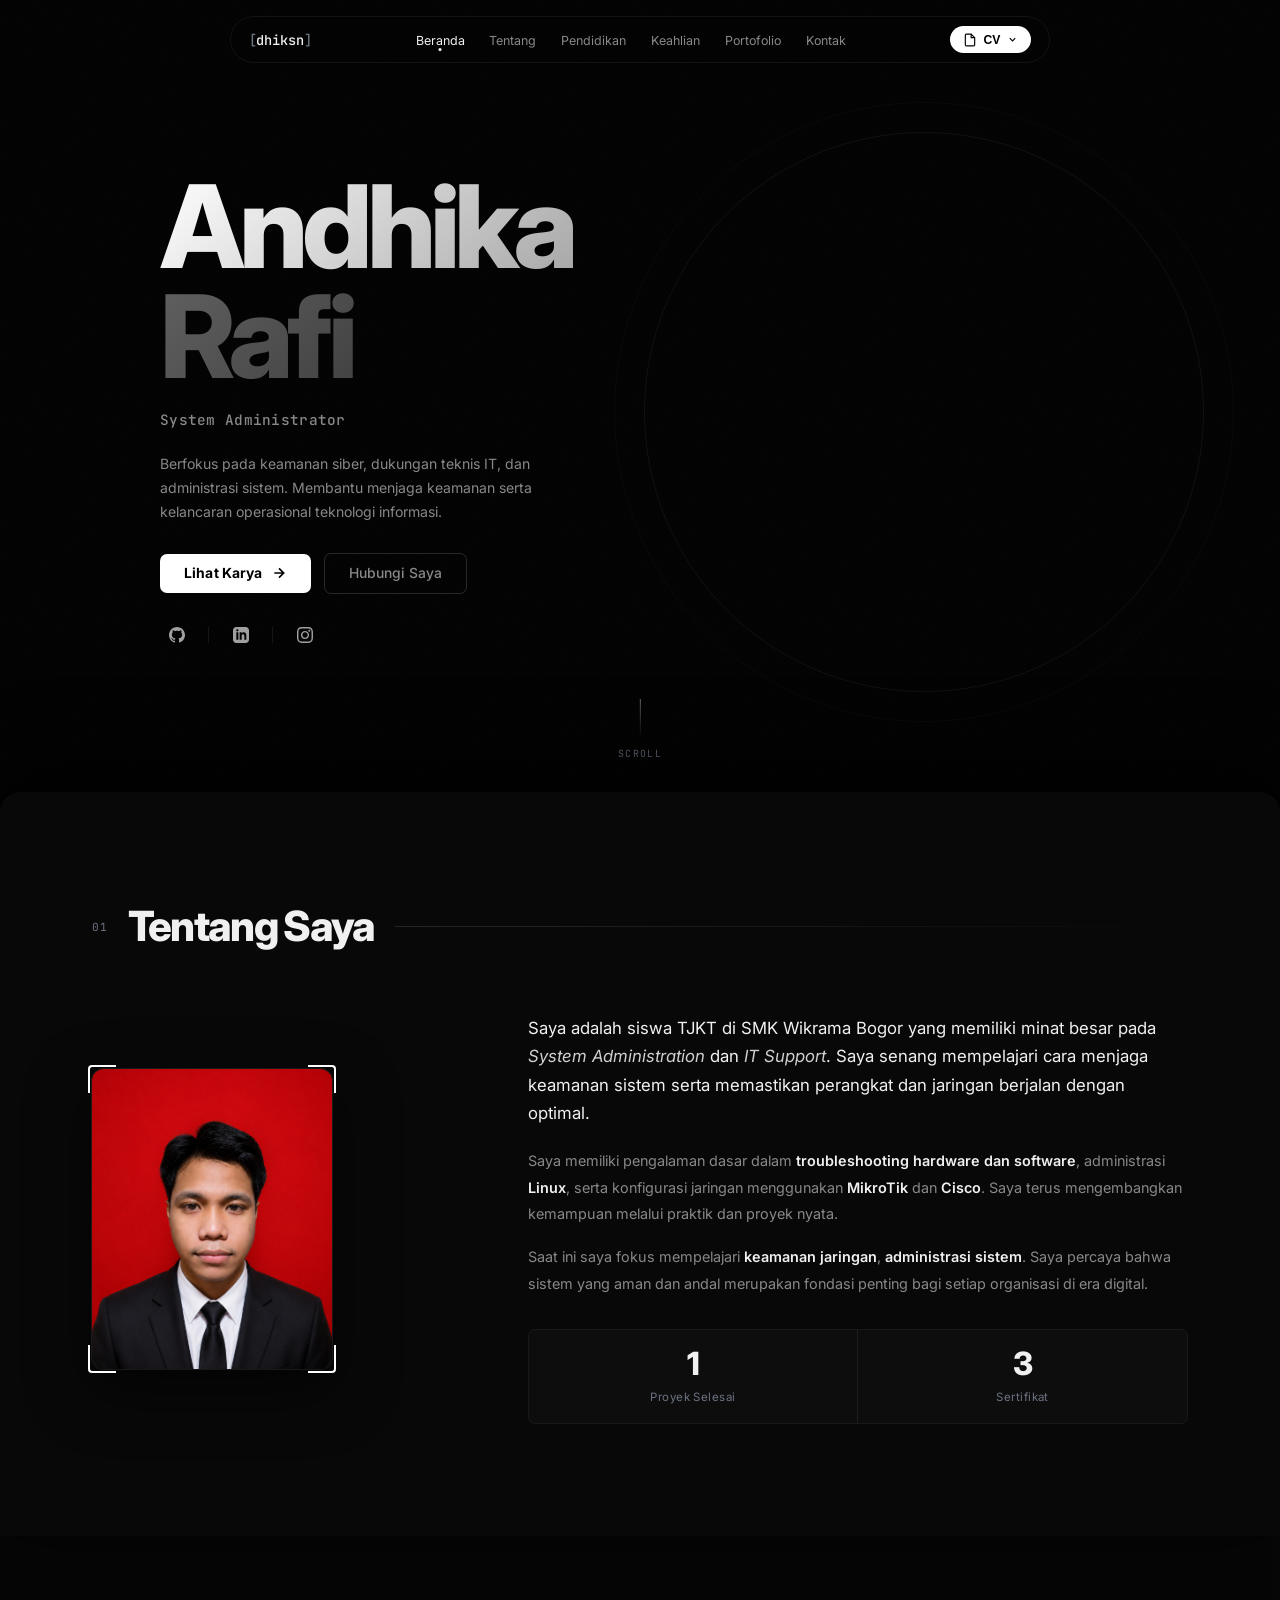
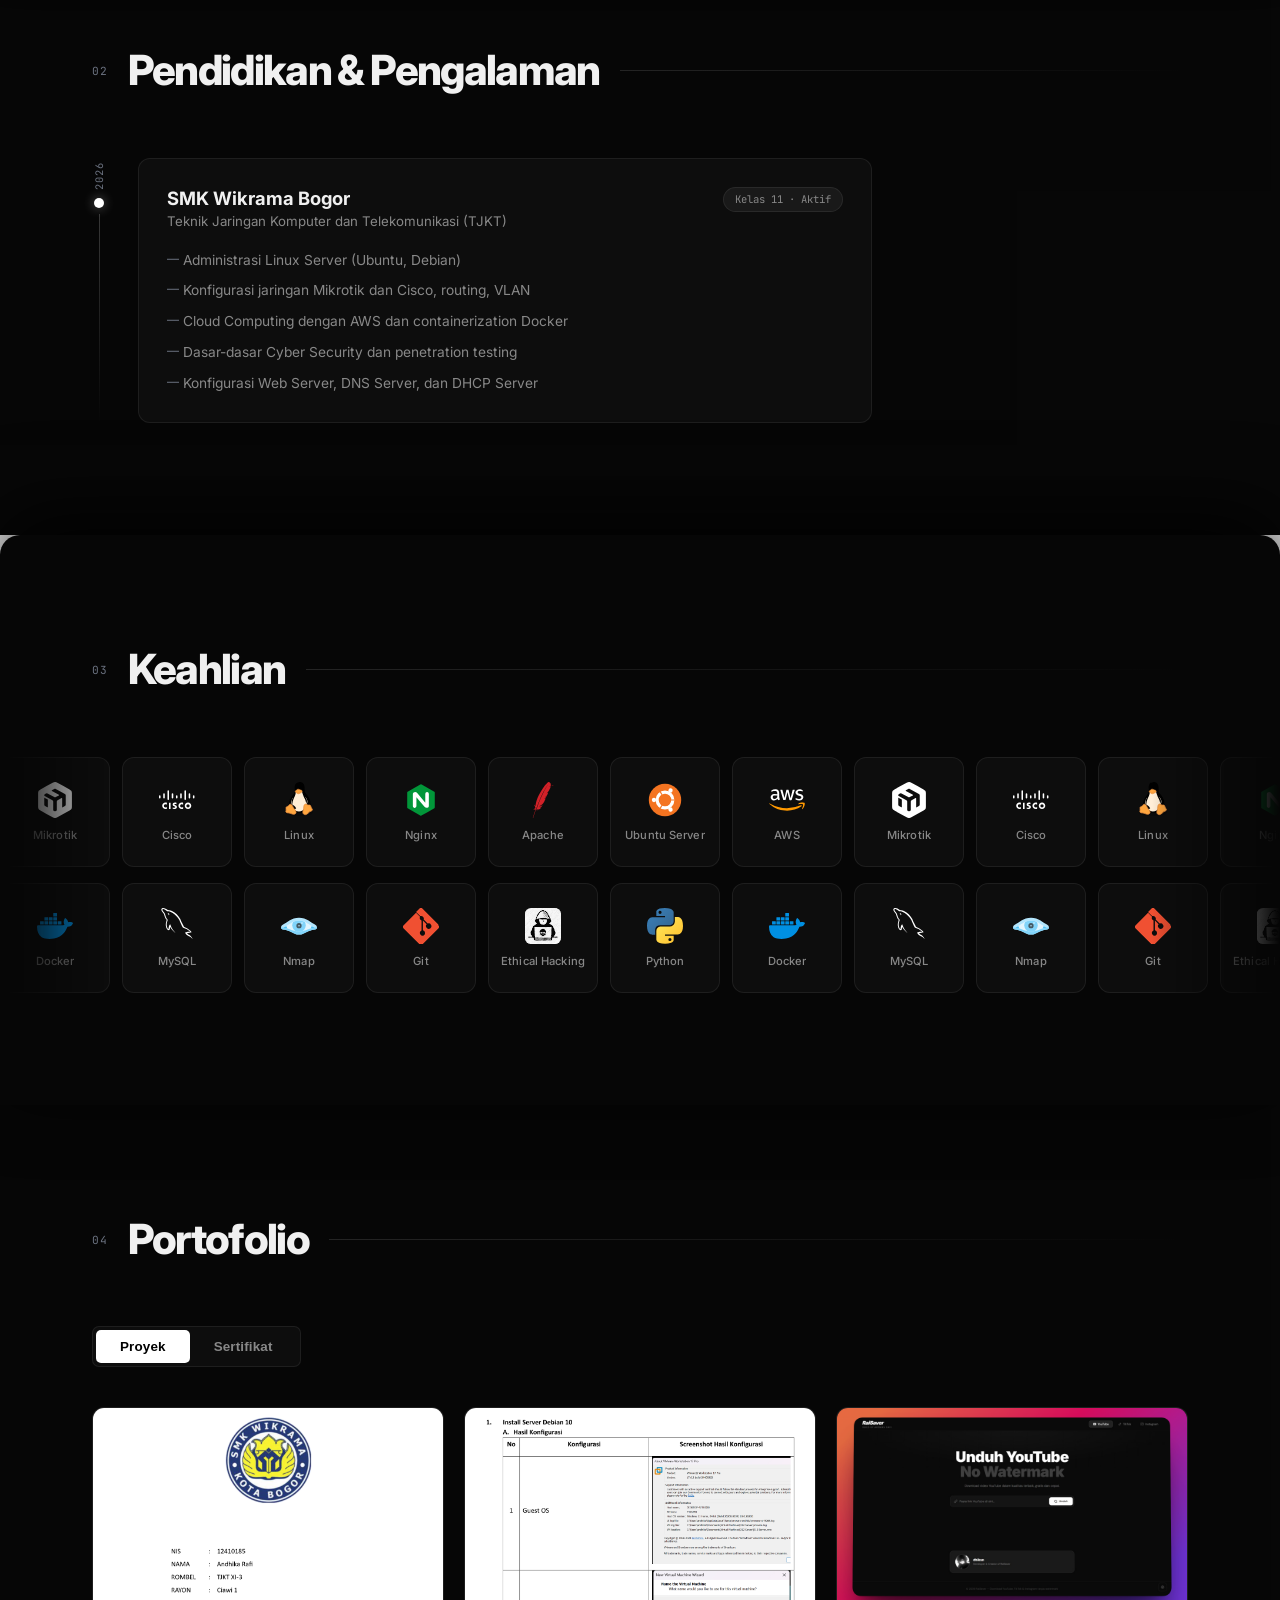
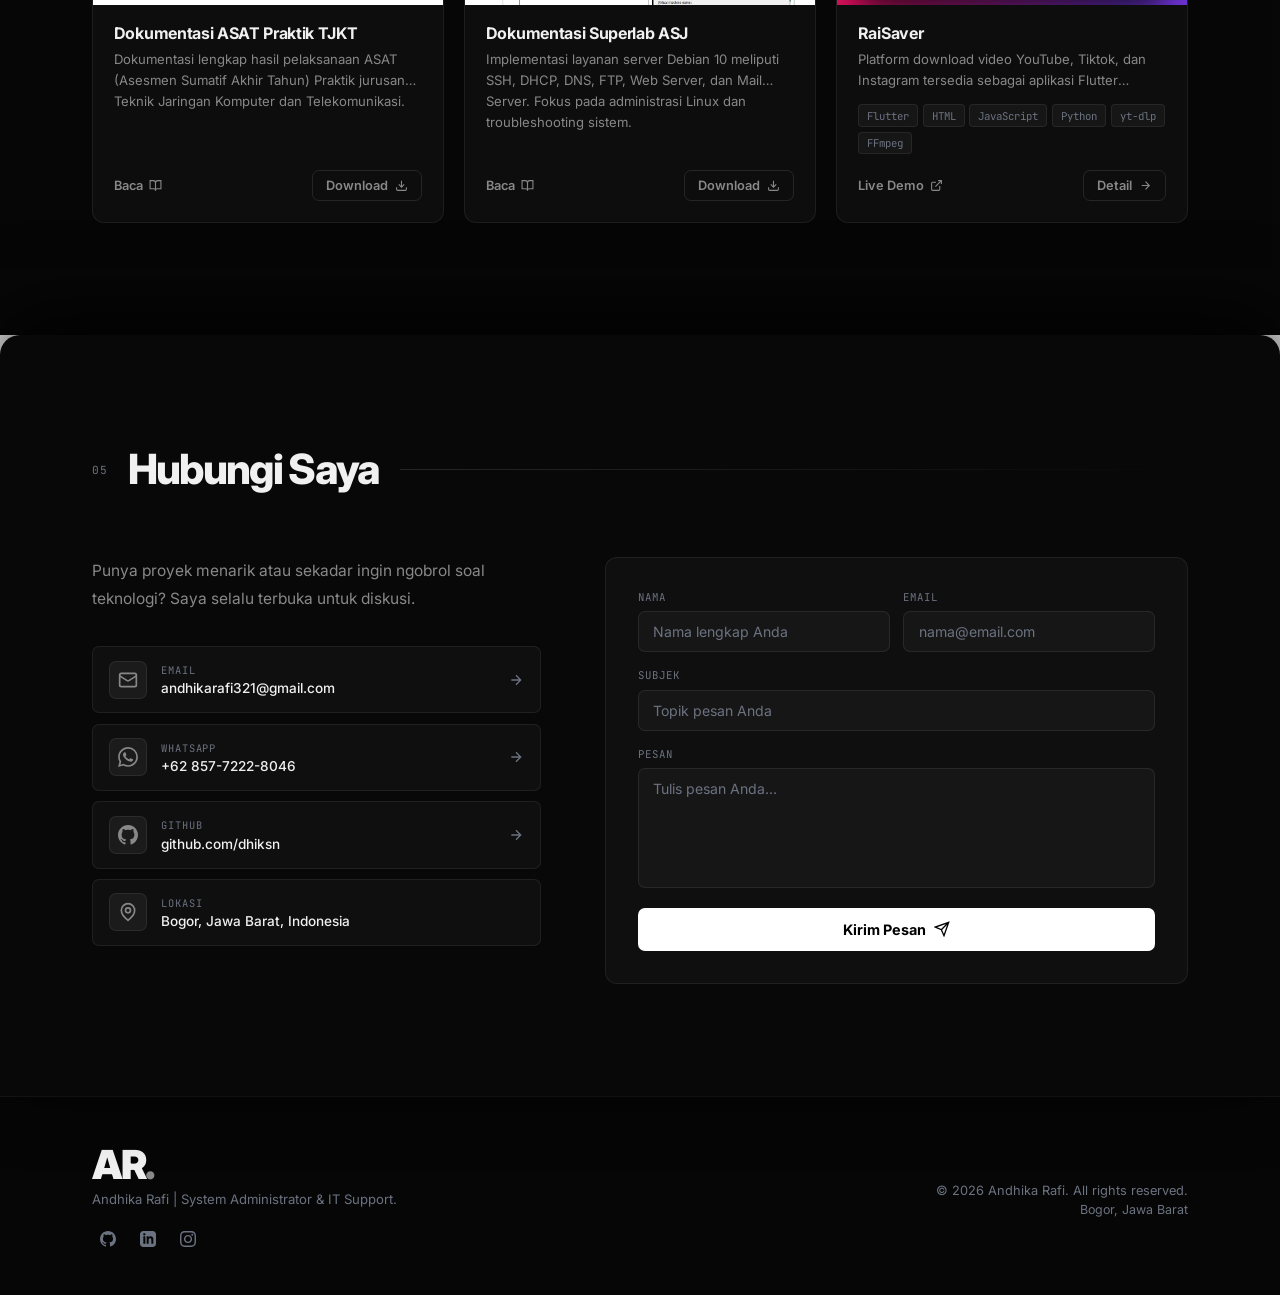
==== commit e1d6ea04: "remove project donghua" ====
--- a/index.html
+++ b/index.html
@@ -5,9 +5,9 @@
   <meta name="viewport" content="width=device-width, initial-scale=1.0" />
 
   <!-- SEO Primary -->
-  <title>Andhika Rafi | Network Engineer & IT Support - SMK Wikrama Bogor</title>
+  <title>Andhika Rafi | System Administrator & IT Support - SMK Wikrama Bogor</title>
   <meta name="description" content="Andhika Rafi — Siswa TJKT SMK Wikrama Bogor yang fokus pada jaringan komputer, Linux, dan Cyber Security. Lihat proyek dan sertifikat saya." />
-  <meta name="keywords" content="Andhika Rafi, Portfolio IT, TJKT SMK Wikrama Bogor, Network Engineer, Linux administrator, IT Support, Cyber Security" />
+  <meta name="keywords" content="Andhika Rafi, Portfolio IT, TJKT SMK Wikrama Bogor, System Administrator, IT Support, Cyber Security" />
   <meta name="author" content="Andhika Rafi" />
   <meta name="robots" content="index, follow" />
   <meta name="google-site-verification" content="sZVRIAAyrKwAFlvl9jeAmO7m7f-ILxLvP5f0sohitdM" />
@@ -120,7 +120,7 @@
         </h1>
         <p class="hero-role" id="heroRole">
           <span class="role-item active">Network Engineer</span>
-          <span class="role-item">Linux Administrator</span>
+          <span class="role-item">System Administrator</span>
           <span class="role-item">IT Support</span>
         </p>
         <p class="hero-desc">
@@ -185,7 +185,7 @@
         </div>
         <div class="tentang-text-col">
         <p class="tentang-intro">
-          Saya adalah siswa TJKT di SMK Wikrama Bogor yang memiliki minat besar pada <em>Cyber Security</em> dan <em>IT Support</em>. Saya senang mempelajari cara menjaga keamanan sistem serta memastikan perangkat dan jaringan berjalan dengan optimal.
+          Saya adalah siswa TJKT di SMK Wikrama Bogor yang memiliki minat besar pada <em>System Administration</em> dan <em>IT Support</em>. Saya senang mempelajari cara menjaga keamanan sistem serta memastikan perangkat dan jaringan berjalan dengan optimal.
         </p>
 
         <p class="tentang-body">
@@ -193,7 +193,7 @@
         </p>
 
         <p class="tentang-body">
-          Saat ini saya fokus mempelajari <strong>keamanan jaringan</strong>, <strong>administrasi sistem</strong>, dan <strong>IT Support</strong>. Saya percaya bahwa sistem yang aman dan andal merupakan fondasi penting bagi setiap organisasi di era digital.
+          Saat ini saya fokus mempelajari <strong>keamanan jaringan</strong>, <strong>administrasi sistem</strong>. Saya percaya bahwa sistem yang aman dan andal merupakan fondasi penting bagi setiap organisasi di era digital.
         </p>
           <div class="tentang-counters">
             <div class="t-counter">
@@ -203,10 +203,6 @@
             <div class="t-counter">
               <strong class="t-counter-num" data-target="6">0</strong>
               <span>Sertifikat</span>
-            </div>
-            <div class="t-counter">
-              <strong class="t-counter-num" data-target="20">0</strong>
-              <span>Teknologi</span>
             </div>
           </div>
         </div>
@@ -452,7 +448,7 @@
       <div class="footer-inner">
         <div class="footer-brand">
           <div class="footer-logo">AR<span class="footer-logo-dot">.</span></div>
-          <p class="footer-desc">Andhika Rafi | Network Engineer & IT Support.</p>
+          <p class="footer-desc">Andhika Rafi | System Administrator & IT Support.</p>
           <div class="footer-socials">
             <a href="https://github.com/dhiksn" target="_blank" aria-label="GitHub">
               <svg viewBox="0 0 24 24" fill="currentColor"><path d="M12 0c-6.626 0-12 5.373-12 12 0 5.302 3.438 9.8 8.207 11.387.599.111.793-.261.793-.577v-2.234c-3.338.726-4.033-1.416-4.033-1.416-.546-1.387-1.333-1.756-1.333-1.756-1.089-.745.083-.729.083-.729 1.205.084 1.839 1.237 1.839 1.237 1.07 1.834 2.807 1.304 3.492.997.107-.775.418-1.305.762-1.604-2.665-.305-5.467-1.334-5.467-5.931 0-1.311.469-2.381 1.236-3.221-.124-.303-.535-1.524.117-3.176 0 0 1.008-.322 3.301 1.23.957-.266 1.983-.399 3.003-.404 1.02.005 2.047.138 3.006.404 2.291-1.552 3.297-1.23 3.297-1.23.653 1.653.242 2.874.118 3.176.77.84 1.235 1.911 1.235 3.221 0 4.609-2.807 5.624-5.479 5.921.43.372.823 1.102.823 2.222v3.293c0 .319.192.694.801.576 4.765-1.589 8.199-6.086 8.199-11.386 0-6.627-5.373-12-12-12z"/></svg>
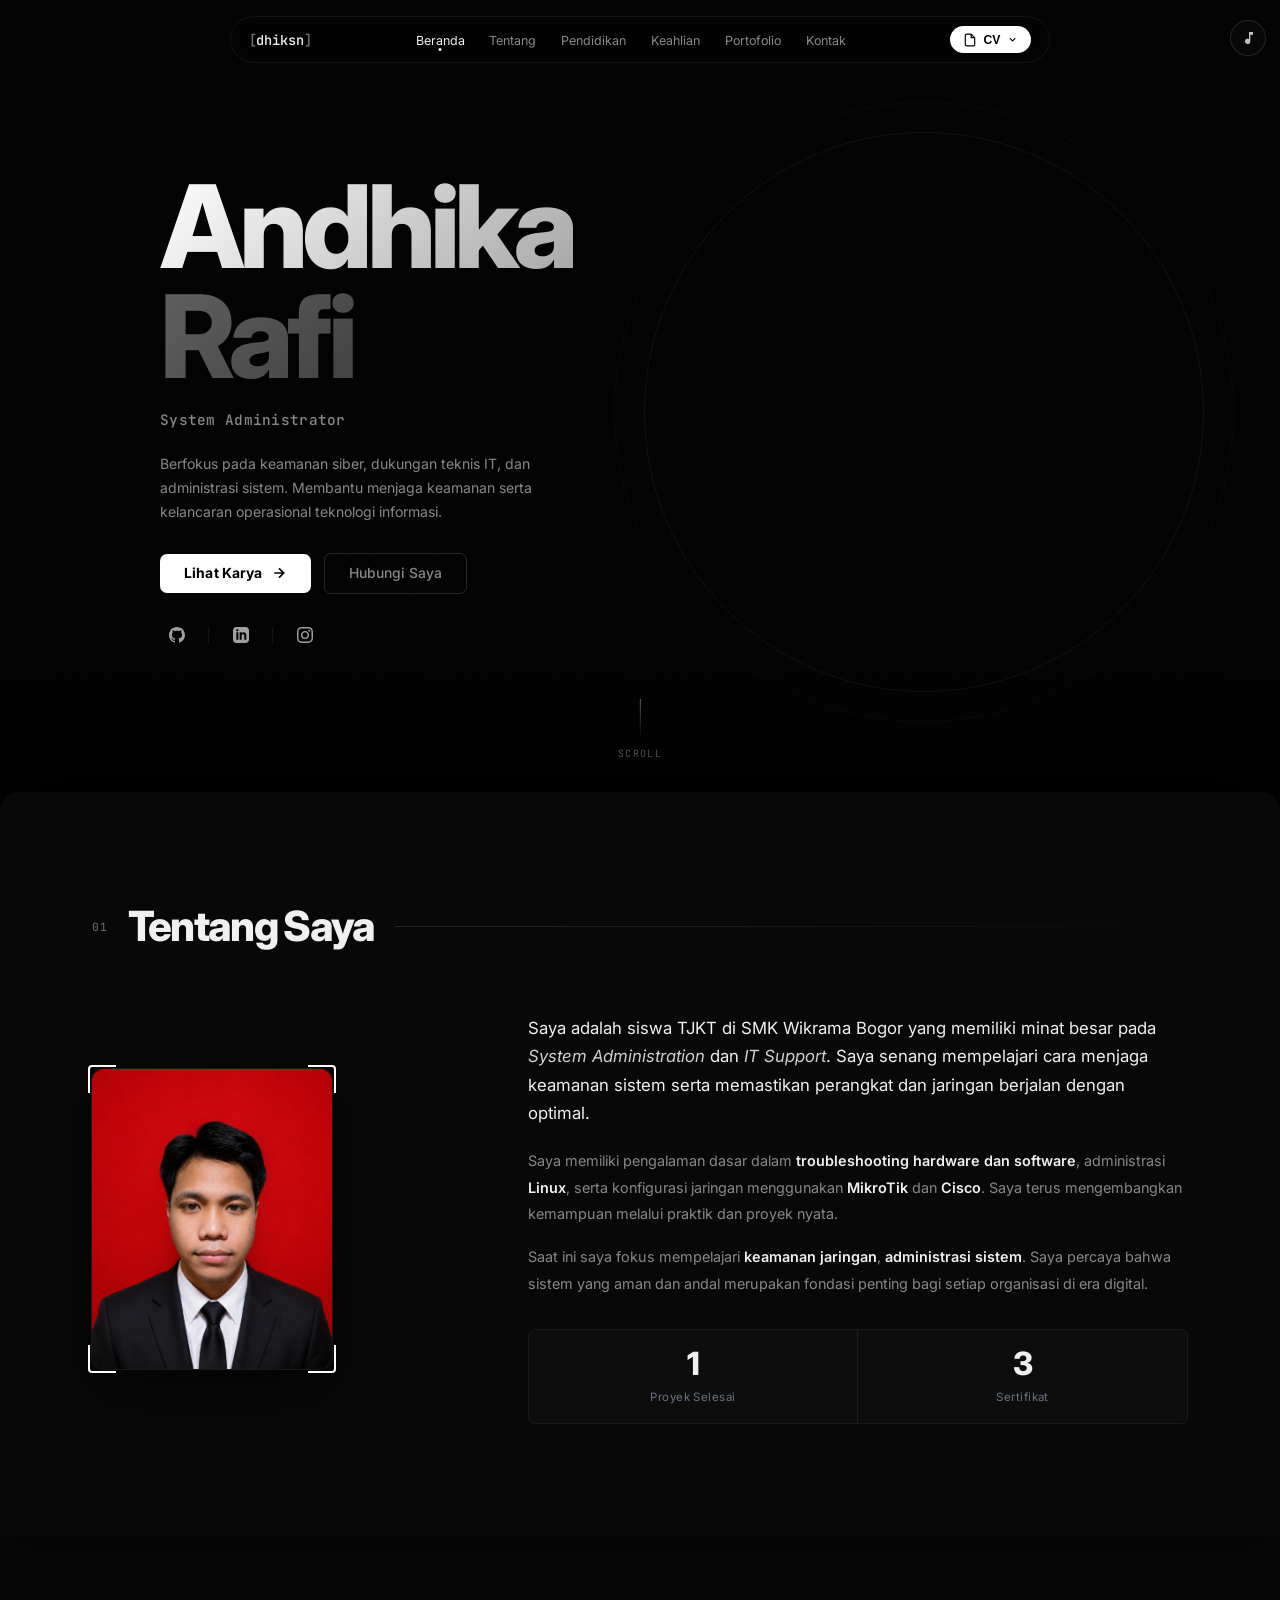
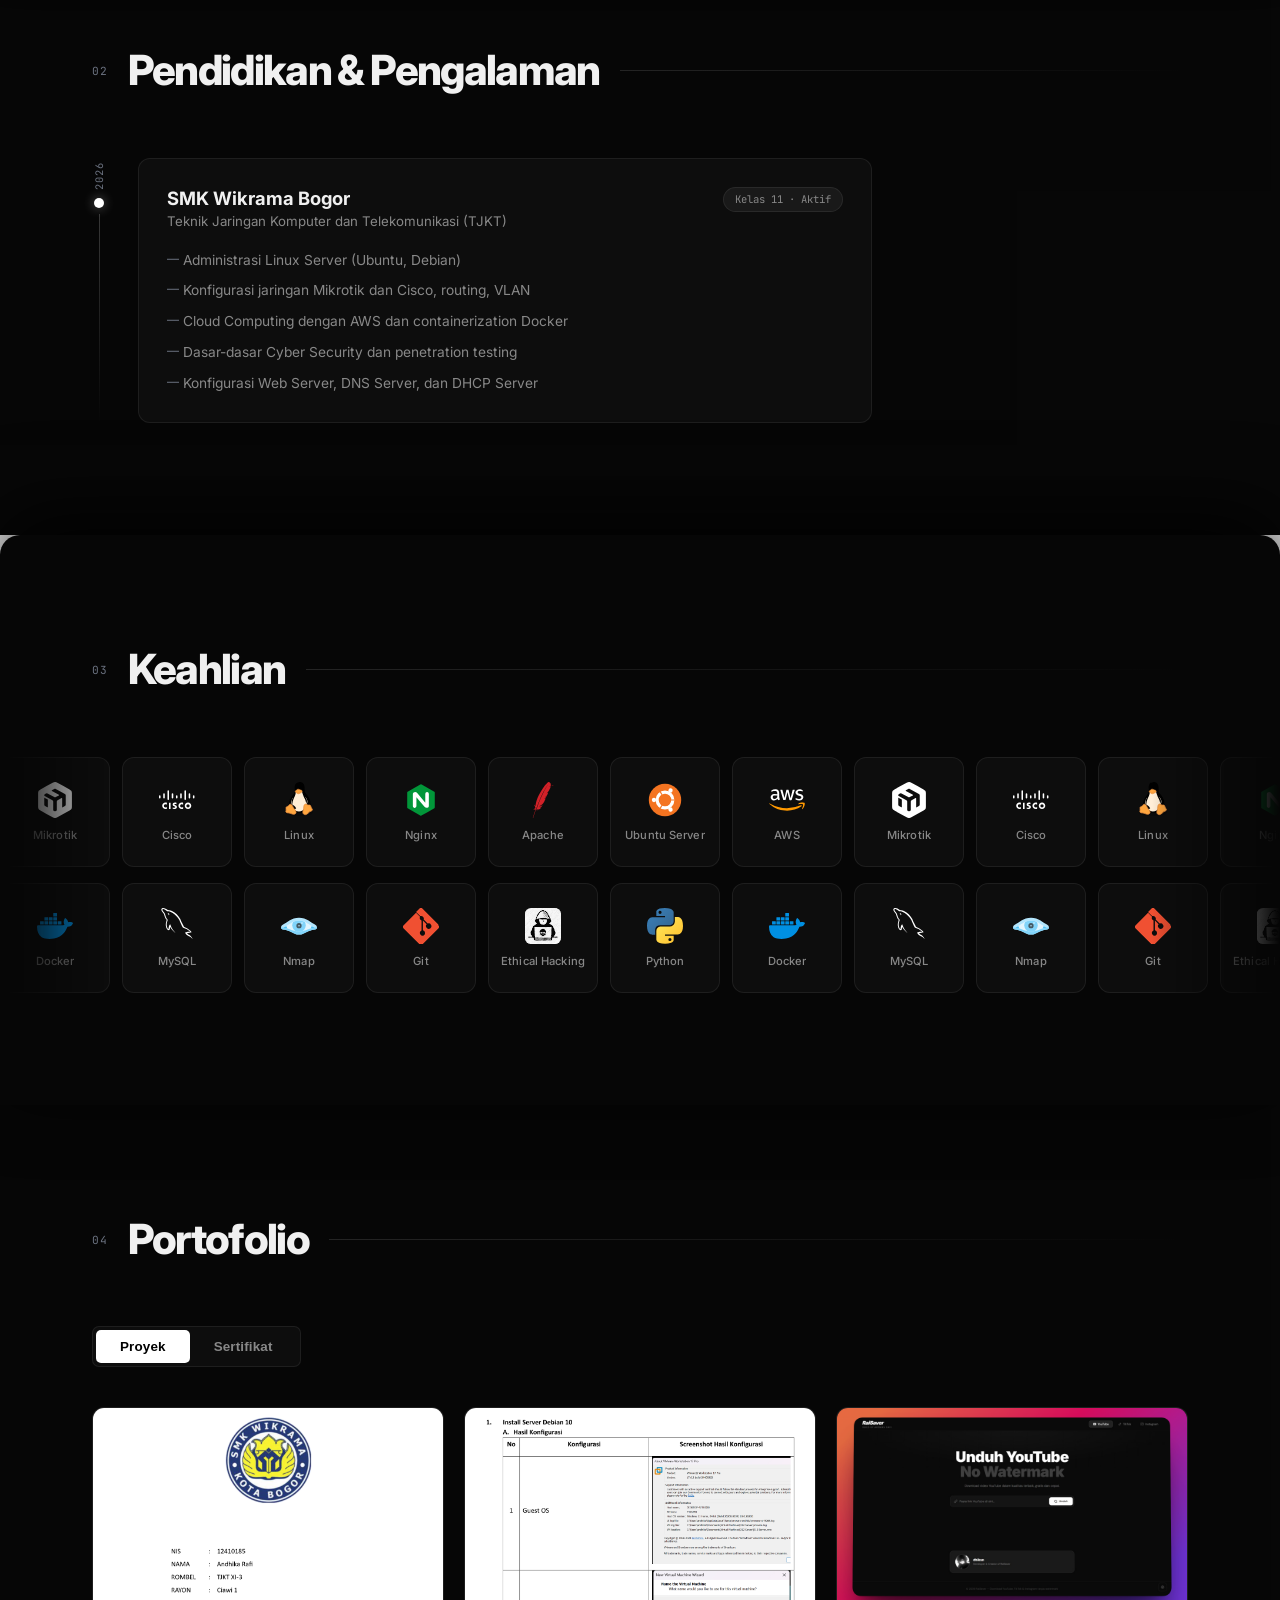
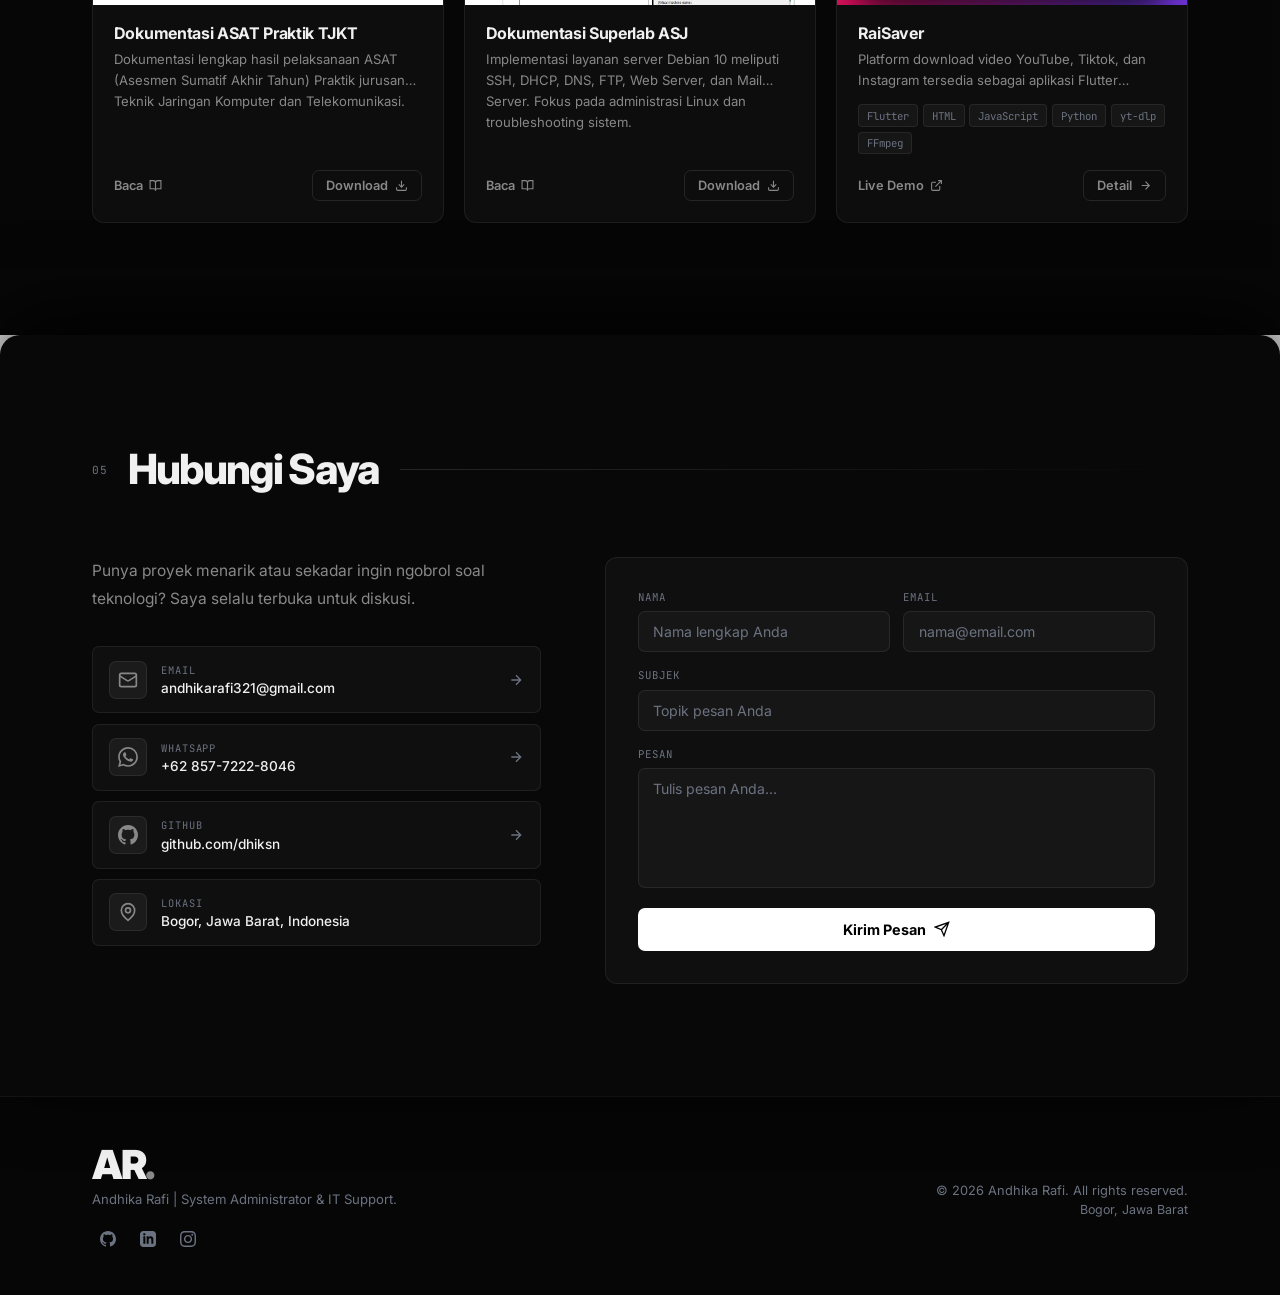
==== commit 29571485: "feat: Add music player UI." ====
--- a/index.html
+++ b/index.html
@@ -70,6 +70,28 @@
   <!-- Three.js Canvas -->
   <canvas id="threeCanvas"></canvas>
 
+  <!-- Floating Music Player -->
+  <div class="music-player" id="musicPlayer">
+    <audio id="musicAudio" src="assets/Ariana_Grande_-_hate_that_i_made_you_love_me.mp3" loop preload="metadata"></audio>
+    <button class="mp-pill" id="mpPlay" aria-label="Play/Pause">
+      <!-- Music note / equalizer icon -->
+      <span class="mp-note-icon">
+        <!-- Note (default, saat pause) -->
+        <svg class="mp-icon-note" viewBox="0 0 24 24" fill="currentColor"><path d="M12 3v10.55A4 4 0 1 0 14 17V7h4V3h-6z"/></svg>
+        <!-- Equalizer (saat playing) -->
+        <span class="mp-icon-eq">
+          <span></span><span></span><span></span>
+        </span>
+      </span>
+      <!-- Song title (on hover) -->
+      <span class="mp-label">hate that i made you love me</span>
+      <!-- Bars (on hover) -->
+      <span class="mp-bars">
+        <span></span><span></span><span></span>
+      </span>
+    </button>
+  </div>
+
   <!-- Floating Navbar -->
   <nav class="navbar" id="navbar">
     <div class="nav-container">
--- a/assets/css/style.css
+++ b/assets/css/style.css
@@ -971,6 +971,136 @@
 .footer-copy { font-size: 0.8rem; color: var(--dim); text-align: right; }
 .footer-loc { margin-top: 0.25rem; font-size: 0.78rem; }
 
+/* === MUSIC PLAYER === */
+.music-player {
+  position: fixed;
+  top: 20px;
+  right: 14px;
+  z-index: 1100;
+}
+.mp-pill {
+  display: inline-flex;
+  align-items: center;
+  gap: 0;
+  height: 36px;
+  padding: 0 10px;
+  background: rgba(10,10,10,0.85);
+  border: 1px solid rgba(255,255,255,0.12);
+  border-radius: 999px;
+  backdrop-filter: blur(16px);
+  cursor: pointer;
+  overflow: hidden;
+  max-width: 36px;
+  transition: max-width 0.4s cubic-bezier(0.4,0,0.2,1),
+              background 0.2s ease,
+              border-color 0.2s ease,
+              gap 0.4s ease,
+              padding 0.4s ease;
+  white-space: nowrap;
+  color: rgba(255,255,255,0.75);
+}
+.mp-pill:hover {
+  max-width: 280px;
+  gap: 8px;
+  padding: 0 14px;
+  background: rgba(18,18,18,0.95);
+  border-color: rgba(255,255,255,0.2);
+  color: #fff;
+}
+
+/* Note icon */
+.mp-note-icon {
+  display: flex; align-items: center; justify-content: center;
+  flex-shrink: 0; width: 16px; height: 16px;
+  position: relative;
+}
+.mp-note-icon svg { width: 16px; height: 16px; }
+
+/* Equalizer icon — hidden by default, shown when playing */
+.mp-icon-note { display: block; }
+.mp-icon-eq {
+  display: none;
+  align-items: flex-end;
+  gap: 2px;
+  height: 14px;
+}
+.mp-icon-eq span {
+  display: block;
+  width: 3px;
+  background: rgba(255,255,255,0.9);
+  border-radius: 2px;
+  animation: eq-bounce 0.9s ease-in-out infinite;
+}
+.mp-icon-eq span:nth-child(1) { height: 6px;  animation-delay: 0s; }
+.mp-icon-eq span:nth-child(2) { height: 12px; animation-delay: 0.2s; }
+.mp-icon-eq span:nth-child(3) { height: 8px;  animation-delay: 0.4s; }
+@keyframes eq-bounce {
+  0%,100% { transform: scaleY(0.4); }
+  50%      { transform: scaleY(1); }
+}
+
+/* Swap icon saat playing */
+.music-player.playing .mp-icon-note { display: none; }
+.music-player.playing .mp-icon-eq   { display: flex; }
+
+/* Label */
+.mp-label {
+  font-size: 0.75rem;
+  font-weight: 500;
+  letter-spacing: 0.01em;
+  opacity: 0;
+  max-width: 0;
+  overflow: hidden;
+  transition: opacity 0.25s ease 0.1s, max-width 0.4s ease;
+  pointer-events: none;
+}
+.mp-pill:hover .mp-label {
+  opacity: 1;
+  max-width: 200px;
+}
+
+/* Animated bars */
+.mp-bars {
+  display: flex; align-items: flex-end; gap: 2px;
+  height: 14px; flex-shrink: 0;
+  opacity: 0;
+  max-width: 0;
+  overflow: hidden;
+  transition: opacity 0.25s ease 0.15s, max-width 0.4s ease;
+}
+/* Bars di kanan — hanya muncul saat hover DAN tidak playing */
+/* Saat playing, equalizer di kiri sudah cukup sebagai indikator */
+.mp-pill:hover .mp-bars {
+  opacity: 1;
+  max-width: 20px;
+}
+/* Saat playing + hover → sembunyikan bars kanan (sudah ada eq di kiri) */
+.music-player.playing .mp-pill:hover .mp-bars {
+  opacity: 0;
+  max-width: 0;
+}
+.mp-bars span {
+  display: block;
+  width: 3px;
+  background: rgba(255,255,255,0.7);
+  border-radius: 2px;
+  animation: bar-bounce 0.9s ease-in-out infinite;
+}
+.mp-bars span:nth-child(1) { height: 6px;  animation-delay: 0s; }
+.mp-bars span:nth-child(2) { height: 12px; animation-delay: 0.2s; }
+.mp-bars span:nth-child(3) { height: 8px;  animation-delay: 0.4s; }
+
+/* Bars only animate when playing */
+.music-player:not(.playing) .mp-bars span {
+  animation: none;
+  height: 8px;
+  opacity: 0.4;
+}
+@keyframes bar-bounce {
+  0%,100% { transform: scaleY(0.4); }
+  50%      { transform: scaleY(1); }
+}
+
 /* === BACK TO TOP === */
 .back-top {
   position: fixed; bottom: 2rem; right: 2rem; z-index: 500;
@@ -1191,6 +1321,10 @@
 
   /* --- Back to top --- */
   .back-top { bottom: 1.25rem; right: 1.25rem; width: 36px; height: 36px; }
+
+  /* --- Music player --- */
+  .music-player { top: 62px; right: 10px; }
+  .mp-card { width: 230px; }
 }
 
 /* ── Small Mobile (≤480px) ── */
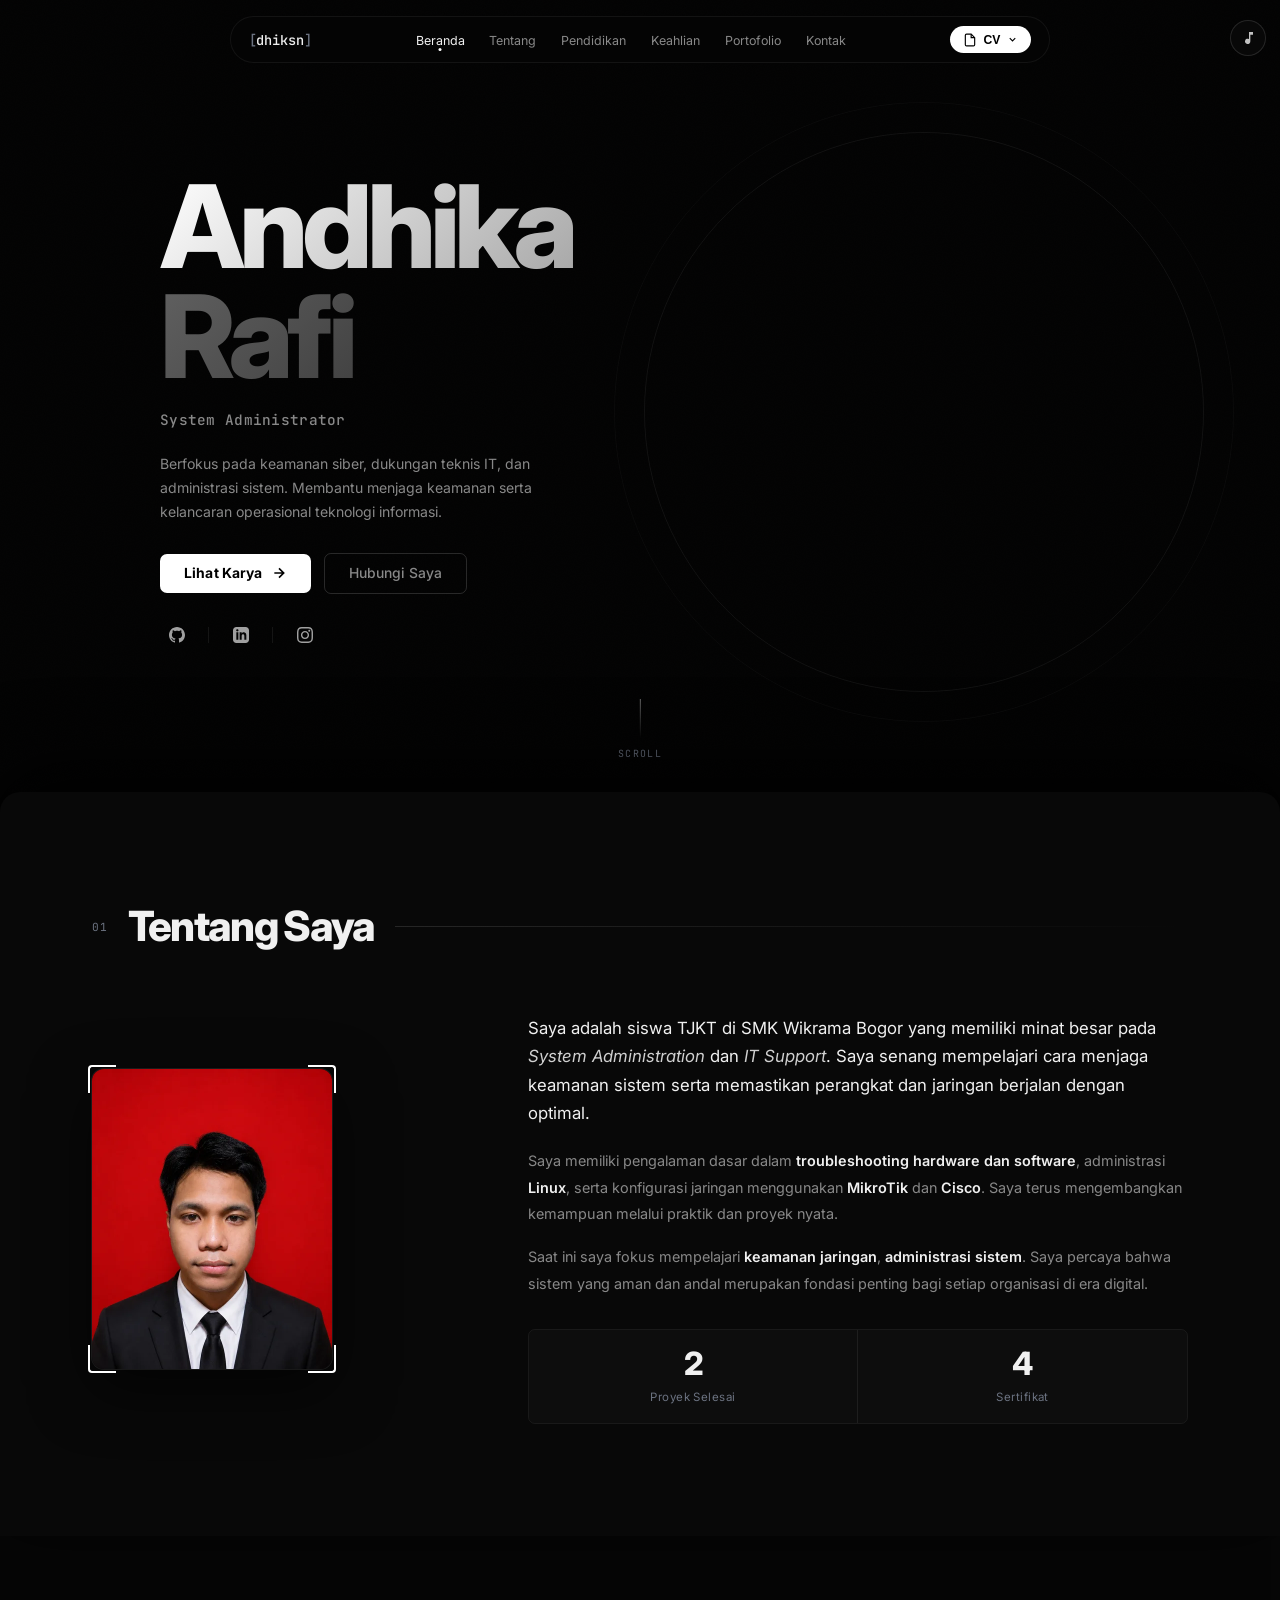
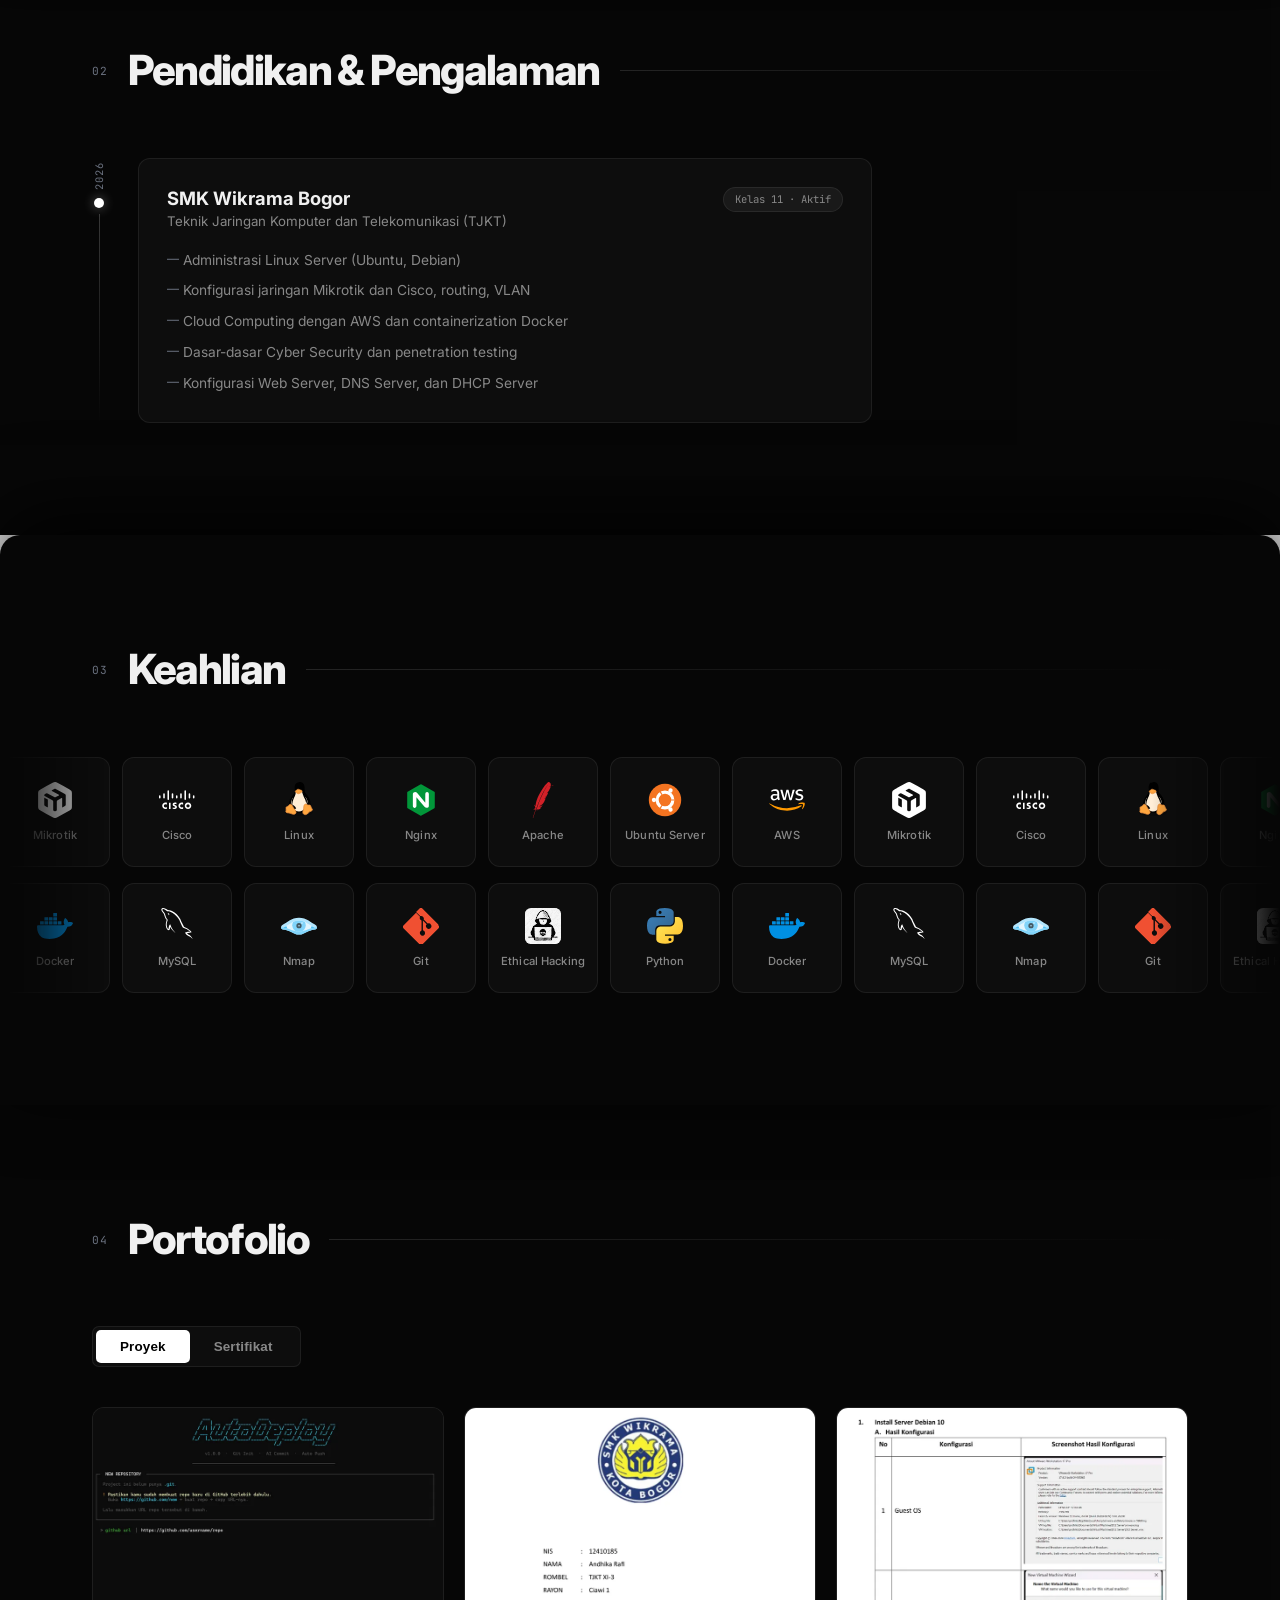
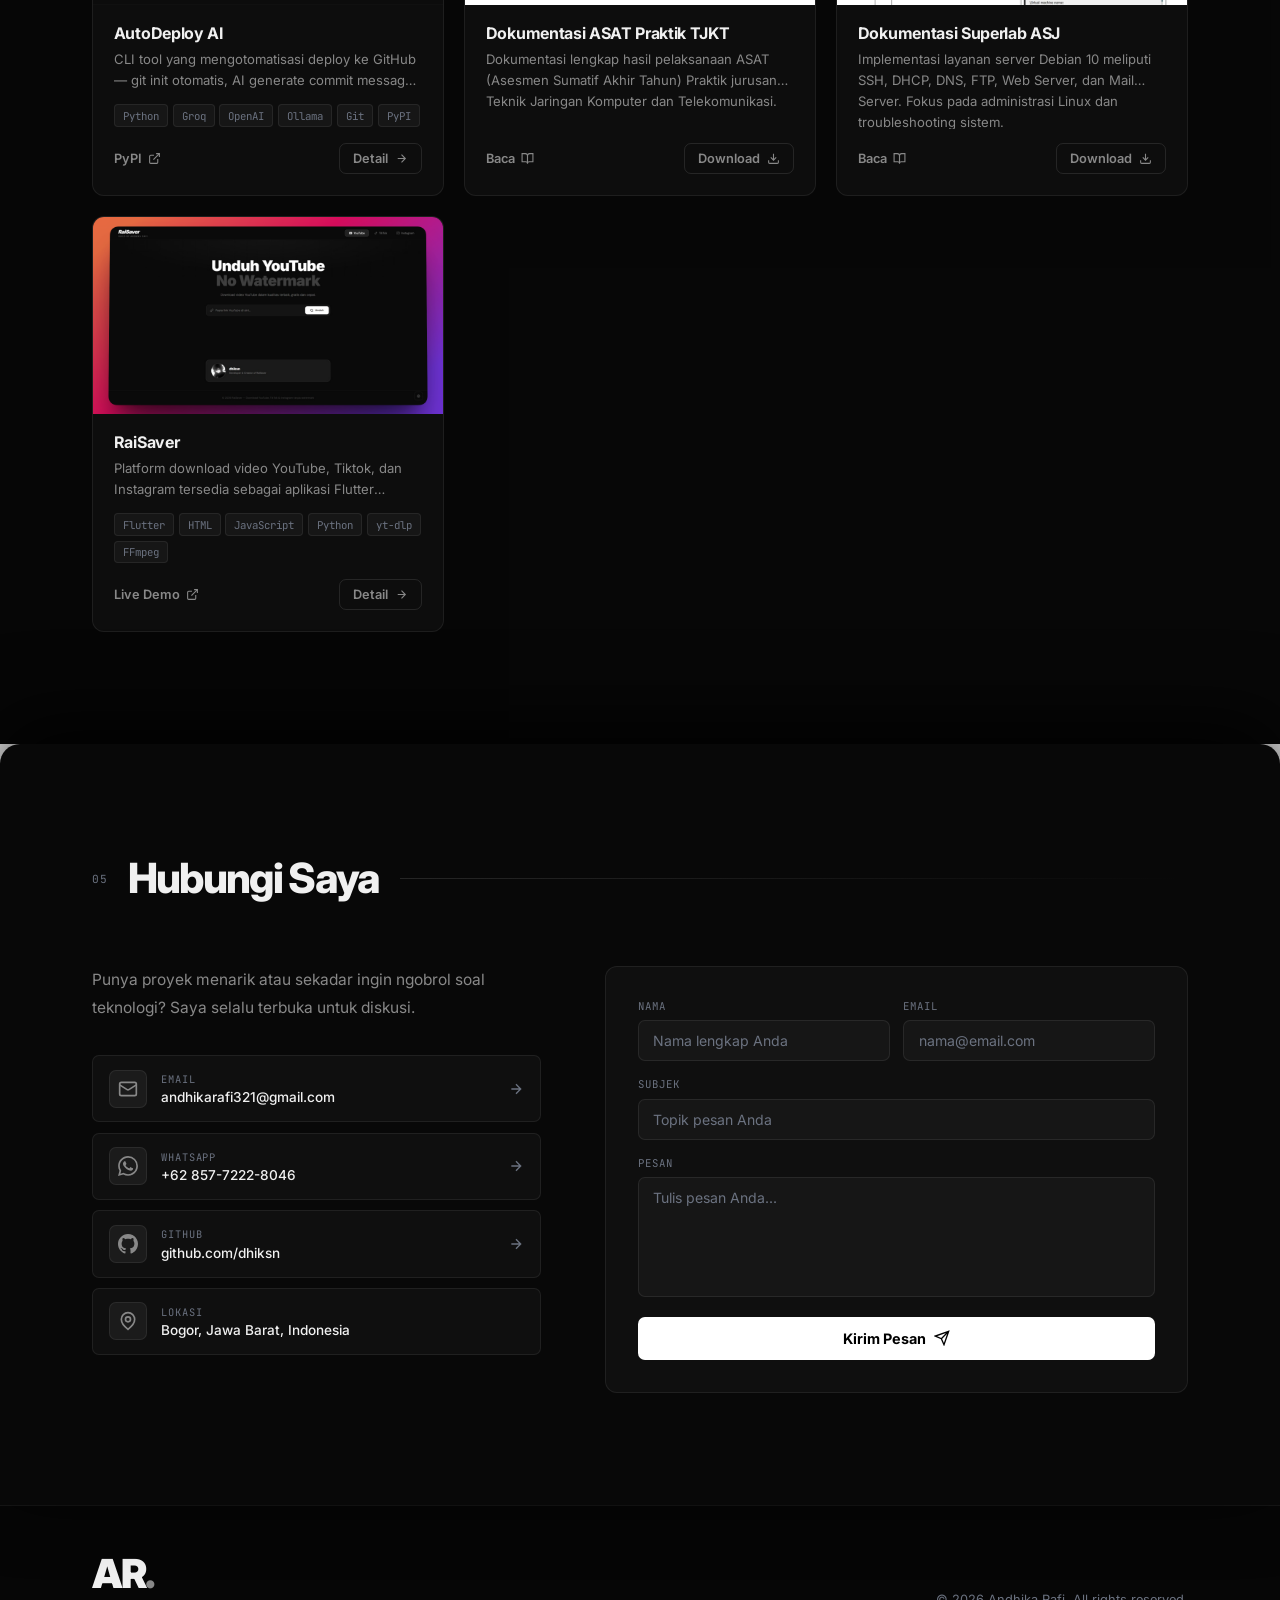
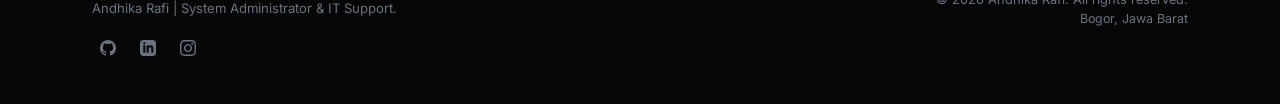
==== commit 4aa5cd15: "feat: Update asset files and CV" ====
--- a/index.html
+++ b/index.html
@@ -72,7 +72,7 @@
 
   <!-- Floating Music Player -->
   <div class="music-player" id="musicPlayer">
-    <audio id="musicAudio" src="assets/Ariana_Grande_-_hate_that_i_made_you_love_me.mp3" loop preload="metadata"></audio>
+    <audio id="musicAudio" src="assets/Ariana_Grande_-_hate_that_i_made_you_love_me.mp3" loop preload="none"></audio>
     <button class="mp-pill" id="mpPlay" aria-label="Play/Pause">
       <!-- Music note / equalizer icon -->
       <span class="mp-note-icon">
@@ -201,7 +201,7 @@
       <div class="tentang-wrapper reveal">
         <div class="tentang-photo-col">
           <div class="tentang-photo-frame">
-            <img src="/assets/img/cover2.png" alt="Andhika Rafi" loading="lazy" decoding="async">
+            <img src="/assets/img/cover2.webp" alt="Andhika Rafi" loading="lazy" decoding="async">
             <div class="photo-border-anim"></div>
           </div>
         </div>
--- a/assets/css/style.css
+++ b/assets/css/style.css
@@ -71,10 +71,9 @@
 .navbar {
   position: fixed; top: 16px; left: 50%; transform: translateX(-50%);
   z-index: 1000; width: calc(100% - 32px); max-width: 820px;
-  background: rgba(5,5,5,0.75);
+  background: rgba(5,5,5,0.88);
   border: 1px solid rgba(255,255,255,0.06);
   border-radius: 999px;
-  backdrop-filter: blur(20px); -webkit-backdrop-filter: blur(20px);
   transition: var(--t) var(--ease);
 }
 .navbar.scrolled {
@@ -817,25 +816,31 @@
   transition: var(--t) var(--ease);
 }
 .cert-card:hover { border-color: var(--border2); transform: translateY(-3px); }
-.cert-card:hover .cert-img { transform: scale(1.04); filter: grayscale(0%); }
-.cert-card:hover .cert-info { opacity: 1; }
 .cert-img-wrap {
   position: relative; width: 100%; aspect-ratio: 4/3; overflow: hidden;
 }
+/* Skeleton loading */
+.cert-img-wrap::before {
+  content: '';
+  position: absolute; inset: 0;
+  background: linear-gradient(90deg, #1a1a1a 25%, #252525 50%, #1a1a1a 75%);
+  background-size: 200% 100%;
+  animation: skeleton-shimmer 1.4s ease infinite;
+  z-index: 0;
+  transition: opacity 0.3s ease;
+}
+.cert-img-wrap.loaded::before { opacity: 0; pointer-events: none; }
+@keyframes skeleton-shimmer {
+  0%   { background-position: 200% 0; }
+  100% { background-position: -200% 0; }
+}
 .cert-img {
+  position: relative; z-index: 1;
   width: 100%; height: 100%; object-fit: cover;
-  transition: transform 0.5s var(--ease), filter 0.4s;
-  filter: grayscale(20%);
-}
-.cert-info {
-  position: absolute; inset: 0;
-  background: linear-gradient(to top, rgba(0,0,0,0.9) 0%, rgba(0,0,0,0.4) 60%, transparent 100%);
-  display: flex; flex-direction: column; justify-content: flex-end;
-  padding: 1.1rem; opacity: 0; transition: opacity 0.3s var(--ease);
-}
-.cert-name { font-size: 0.95rem; font-weight: 700; color: #fff; margin-bottom: 0.2rem; }
-.cert-issuer { font-size: 0.76rem; color: rgba(255,255,255,0.65); margin-bottom: 0.15rem; }
-.cert-year { font-family: var(--mono); font-size: 0.7rem; color: rgba(255,255,255,0.4); }
+  transition: opacity 0.3s ease;
+  opacity: 0;
+}
+.cert-img.img-loaded { opacity: 1; }
 
 /* Cert Modal */
 .cert-modal-overlay {
@@ -1300,9 +1305,6 @@
   .ptab { flex: 1; text-align: center; padding: 0.5rem 0.4rem; font-size: 0.76rem; }
   .projects-grid { grid-template-columns: 1fr; gap: 0.85rem; }
   .certs-grid { grid-template-columns: repeat(2, 1fr); gap: 0.65rem; }
-  .cert-info { opacity: 1; }
-  .cert-name { font-size: 0.82rem; }
-  .cert-issuer { display: none; }
   .cert-modal-inner { flex-direction: column; gap: 1rem; }
   .cert-modal-inner img { max-width: 92vw; max-height: 72vh; }
   .cert-nav { display: none; }
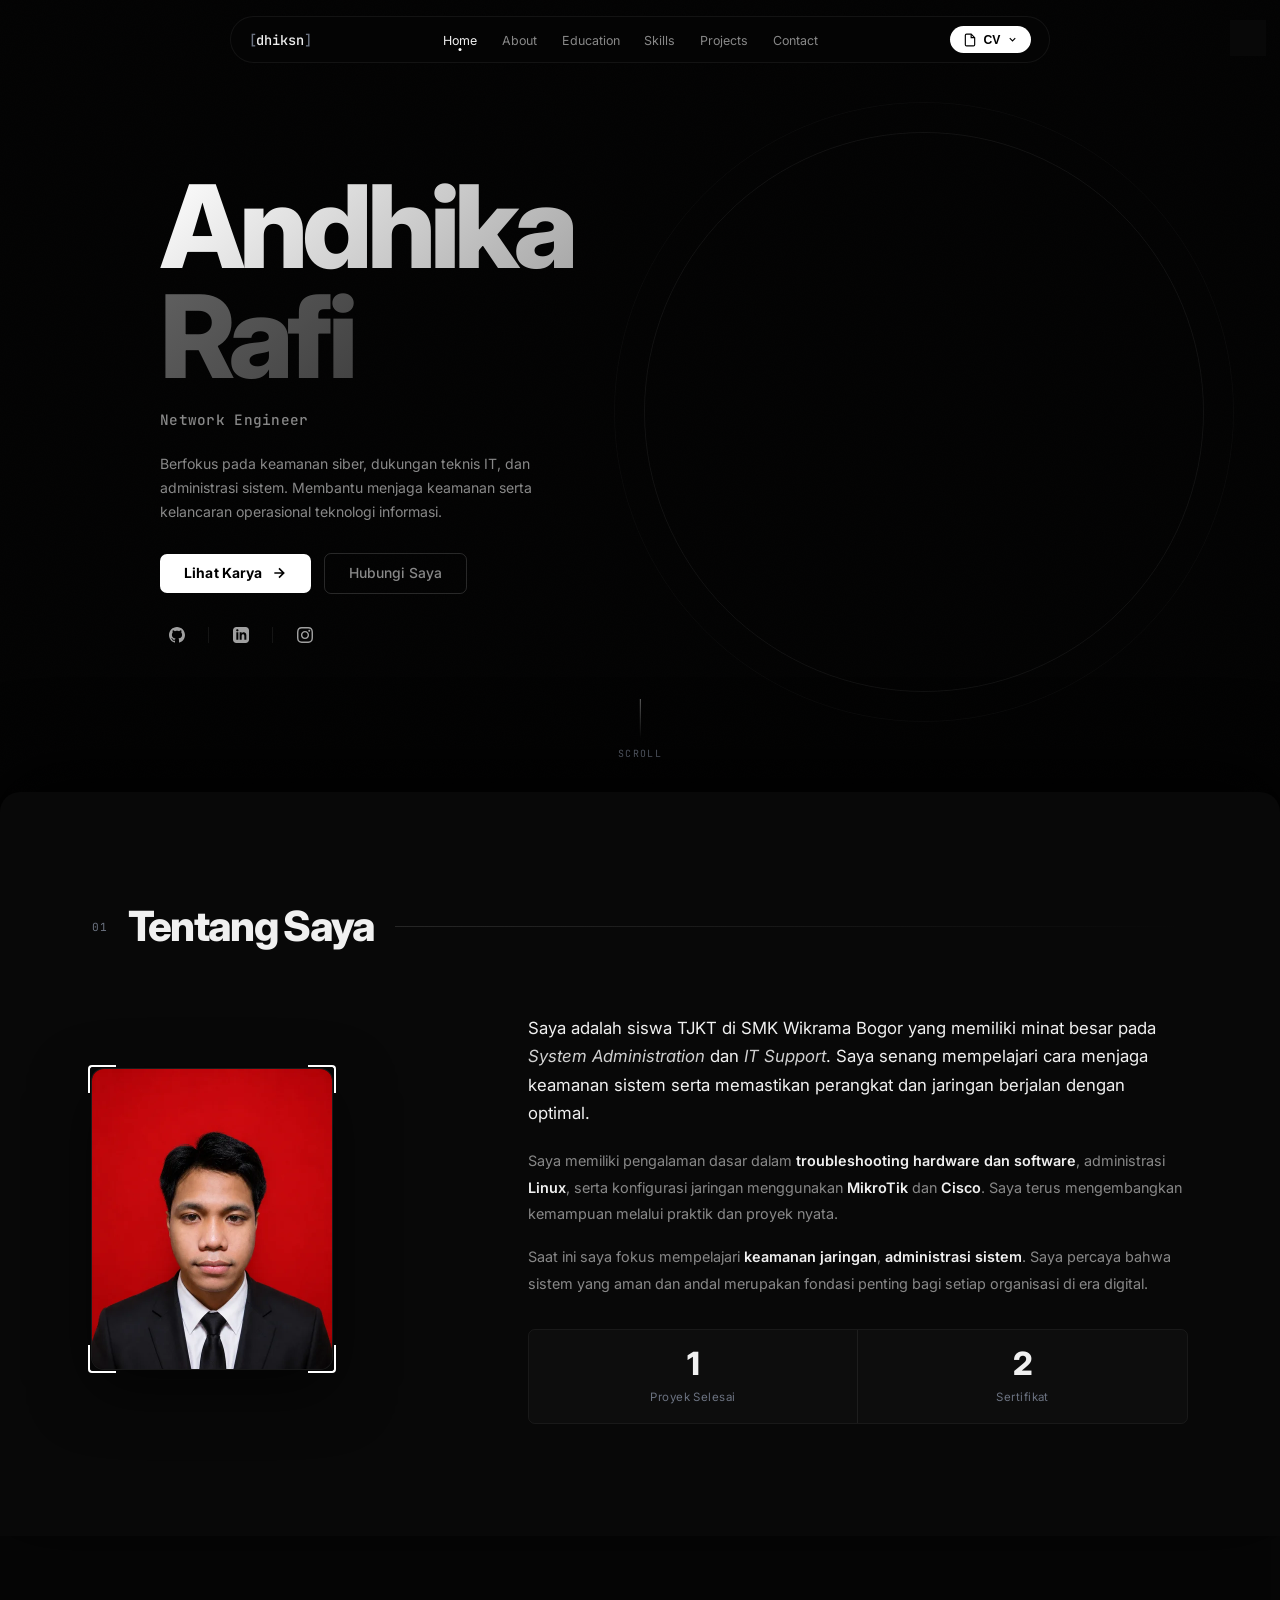
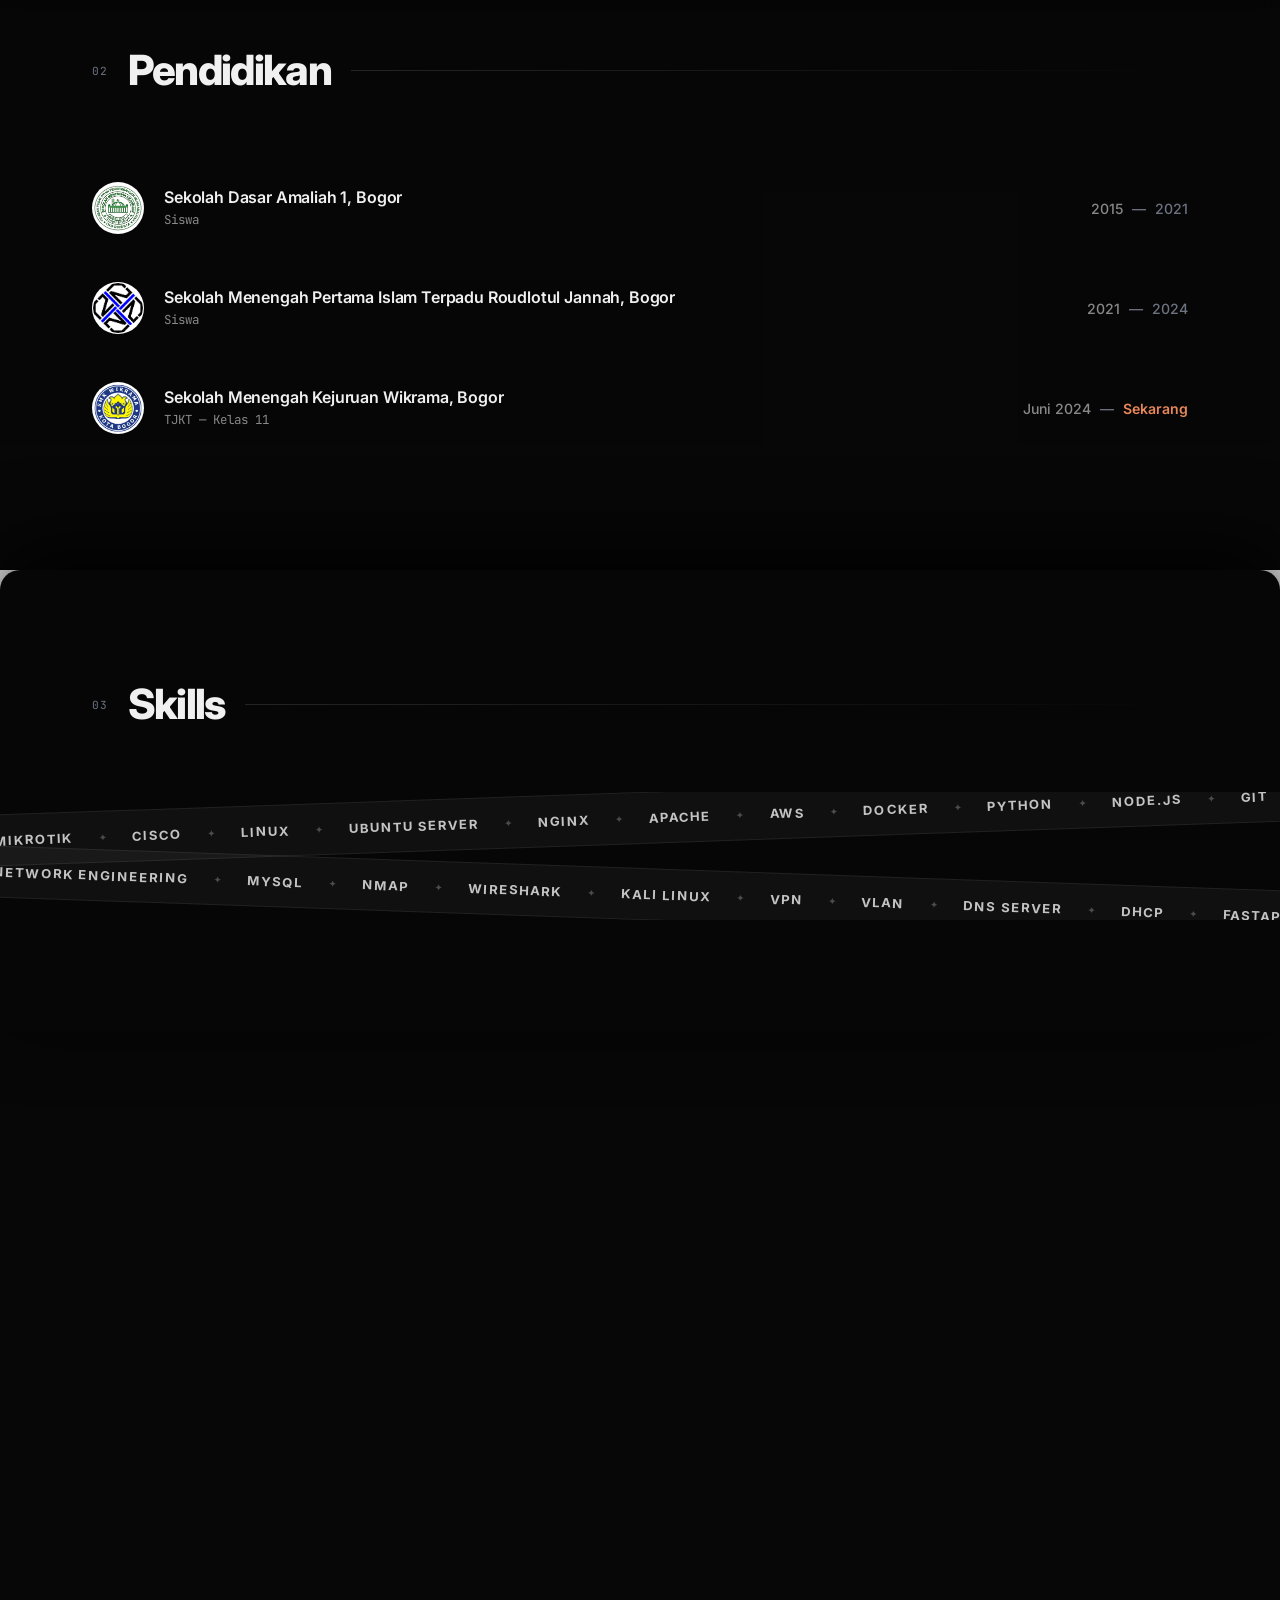
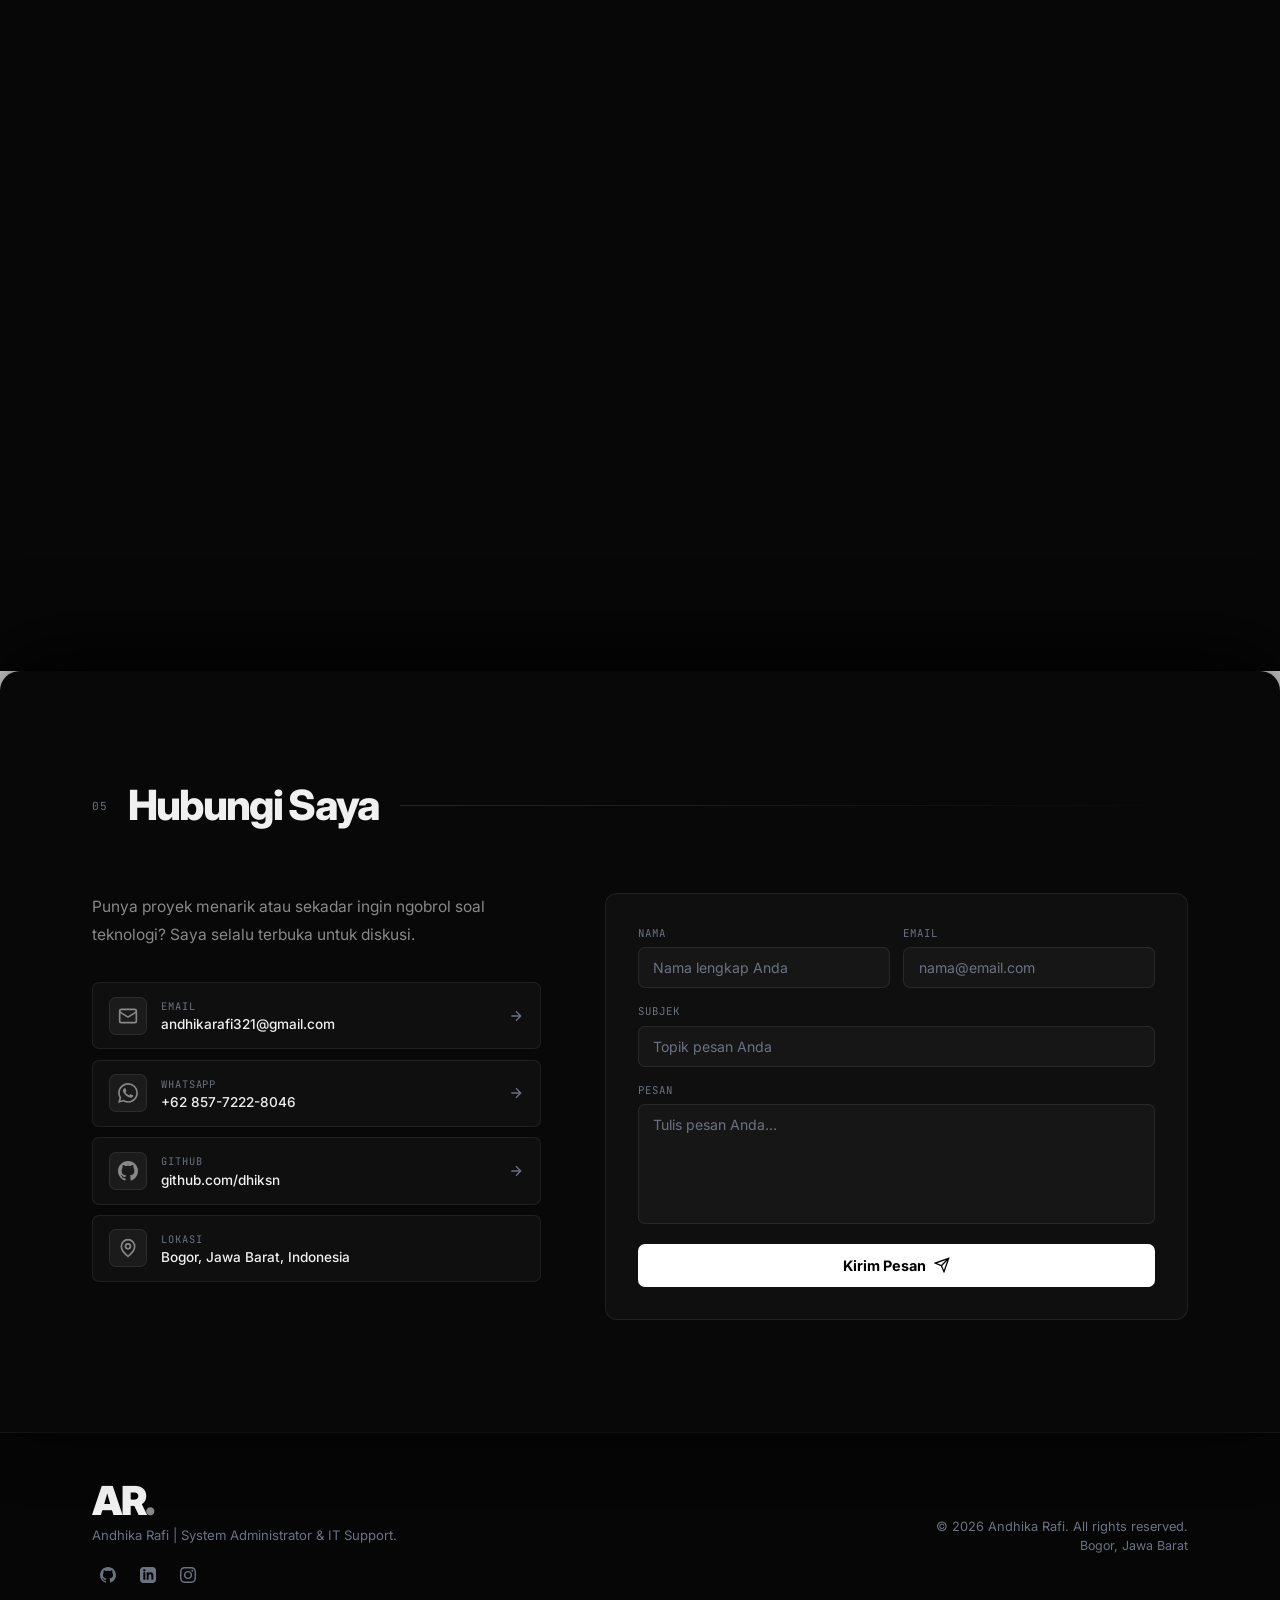
==== commit 731ecbf4: "feat: Update education timeline styles" ====
--- a/index.html
+++ b/index.html
@@ -97,12 +97,12 @@
     <div class="nav-container">
       <a href="/" class="nav-logo"><span class="logo-bracket">[</span>dhiksn<span class="logo-bracket">]</span></a>
       <ul class="nav-links" id="navLinks">
-        <li><a href="/" data-scroll="beranda" class="nav-link active">Beranda</a></li>
-        <li><a href="/" data-scroll="tentang" class="nav-link">Tentang</a></li>
-        <li><a href="/" data-scroll="pendidikan" class="nav-link">Pendidikan</a></li>
-        <li><a href="/" data-scroll="keahlian" class="nav-link">Keahlian</a></li>
-        <li><a href="/" data-scroll="portofolio" class="nav-link">Portofolio</a></li>
-        <li><a href="/" data-scroll="kontak" class="nav-link">Kontak</a></li>
+        <li><a href="/" data-scroll="beranda" class="nav-link active">Home</a></li>
+        <li><a href="/" data-scroll="tentang" class="nav-link">About</a></li>
+        <li><a href="/" data-scroll="pendidikan" class="nav-link">Education</a></li>
+        <li><a href="/" data-scroll="keahlian" class="nav-link">Skills</a></li>
+        <li><a href="/" data-scroll="portofolio" class="nav-link">Projects</a></li>
+        <li><a href="/" data-scroll="kontak" class="nav-link">Contact</a></li>
       </ul>
       <div class="cv-dropdown">
         <button class="nav-cv-btn" id="cvBtn">
@@ -219,7 +219,7 @@
         </p>
           <div class="tentang-counters">
             <div class="t-counter">
-              <strong class="t-counter-num" data-target="3">0</strong>
+              <strong class="t-counter-num" data-target="4">0</strong>
               <span>Proyek Selesai</span>
             </div>
             <div class="t-counter">
@@ -237,35 +237,56 @@
     <div class="container">
       <div class="section-header reveal">
         <span class="section-num">02</span>
-        <h2 class="section-title">Pendidikan & Pengalaman</h2>
+        <h2 class="section-title">Pendidikan</h2>
         <div class="section-line"></div>
       </div>
-      <div class="timeline reveal">
-        <div class="tl-item">
-          <div class="tl-left">
-            <div class="tl-year">2026</div>
-            <div class="tl-dot-wrap">
-              <div class="tl-dot"></div>
-              <div class="tl-vert-line"></div>
-            </div>
-          </div>
-          <div class="tl-card">
-            <div class="tl-card-top">
-              <div>
-                <h3 class="tl-school">SMK Wikrama Bogor</h3>
-                <p class="tl-jurusan">Teknik Jaringan Komputer dan Telekomunikasi (TJKT)</p>
-              </div>
-              <span class="tl-badge">Kelas 11 · Aktif</span>
-            </div>
-            <ul class="tl-list">
-              <li>Administrasi Linux Server (Ubuntu, Debian)</li>
-              <li>Konfigurasi jaringan Mikrotik dan Cisco, routing, VLAN</li>
-              <li>Cloud Computing dengan AWS dan containerization Docker</li>
-              <li>Dasar-dasar Cyber Security dan penetration testing</li>
-              <li>Konfigurasi Web Server, DNS Server, dan DHCP Server</li>
-            </ul>
-          </div>
-        </div>
+      <div class="edu-list reveal">
+
+        <div class="edu-item">
+          <div class="edu-left">
+            <div class="edu-logo">
+              <img src="assets/img/edu/amaliah.webp" alt="SDN Harjasari 1" loading="lazy">
+            </div>
+            <div class="edu-info">
+              <span class="edu-school">Sekolah Dasar Amaliah 1, Bogor</span>
+              <span class="edu-role">Siswa</span>
+            </div>
+          </div>
+          <div class="edu-right">
+            <span class="edu-year">2015 <span class="edu-sep">—</span> <span class="edu-year-end">2021</span></span>
+          </div>
+        </div>
+
+        <div class="edu-item">
+          <div class="edu-left">
+            <div class="edu-logo">
+              <img src="assets/img/edu/smpit-rj.png" alt="SMPIT Roudlotul Jannah" loading="lazy">
+            </div>
+            <div class="edu-info">
+              <span class="edu-school">Sekolah Menengah Pertama Islam Terpadu Roudlotul Jannah, Bogor</span>
+              <span class="edu-role">Siswa</span>
+            </div>
+          </div>
+          <div class="edu-right">
+            <span class="edu-year">2021 <span class="edu-sep">—</span> <span class="edu-year-end">2024</span></span>
+          </div>
+        </div>
+
+        <div class="edu-item">
+          <div class="edu-left">
+            <div class="edu-logo">
+              <img src="assets/img/edu/wikrama.png" alt="SMK Wikrama Bogor" loading="lazy">
+            </div>
+            <div class="edu-info">
+              <span class="edu-school">Sekolah Menengah Kejuruan Wikrama, Bogor</span>
+              <span class="edu-role">TJKT — Kelas 11</span>
+            </div>
+          </div>
+          <div class="edu-right">
+            <span class="edu-year">Juni 2024 <span class="edu-sep">—</span> <span class="edu-year-end present">Sekarang</span></span>
+          </div>
+        </div>
+
       </div>
     </div>
   </section>
@@ -275,68 +296,66 @@
     <div class="container">
       <div class="section-header reveal">
         <span class="section-num">03</span>
-        <h2 class="section-title">Keahlian</h2>
+        <h2 class="section-title">Skills</h2>
         <div class="section-line"></div>
       </div>
     </div>
 
-    <div class="marquee-row reveal">
-      <div class="marquee-track marquee-fwd">
-        <div class="marquee-set">
-          <div class="skill-card"><svg width="28" height="28" fill="#ffffff" viewBox="0 0 24 24"><path d="M23.041 6.188a1.404 1.404 0 0 0-.218-.36c-.24-.296-.634-.586-1.14-.864l-4.052-2.22L13.576.519C13.074.243 12.61.065 12.22.013A1.772 1.772 0 0 0 12 0c-.432 0-.974.192-1.576.52L6.37 2.74 2.317 4.96c-.504.279-.9.569-1.14.867a1.59 1.59 0 0 0-.122.17 1.654 1.654 0 0 0-.096.19c-.15.348-.22.816-.22 1.368v8.887c0 .66.1 1.2.316 1.558.216.356.66.706 1.262 1.036l4.054 2.22 4.053 2.223c.504.276.966.456 1.36.506.145.02.291.02.436 0 .39-.05.852-.228 1.356-.506l8.107-4.443c.6-.33 1.046-.68 1.262-1.036.036-.06.068-.123.096-.188.15-.348.22-.818.22-1.37V7.556c0-.552-.07-1.02-.22-1.368zM7.233 16.618c0 .2-.218.33-.396.233l-1.45-.796a1.066 1.066 0 0 1-.552-.934v-4.296c0-.2.216-.33.394-.235l1.728.947a.53.53 0 0 1 .276.468v4.612zm11.934-1.497c0 .39-.213.748-.554.936l-1.45.794a.266.266 0 0 1-.394-.234v-5.692c0-.2-.217-.33-.395-.232l-2.62 1.434c-.34.187-.552.545-.552.934v5.646a.532.532 0 0 1-.278.468l-.41.224c-.32.176-.707.176-1.026 0l-.408-.224a.532.532 0 0 1-.278-.468v-5.646c0-.389-.212-.747-.552-.934L4.835 9.16v-.28c0-.388.212-.746.552-.934l.6-.328a1.064 1.064 0 0 1 1.022 0l4.48 2.452c.318.176.704.176 1.021 0l2.07-1.134a.266.266 0 0 0 0-.468L9.932 5.922a.266.266 0 0 1 0-.468l1.556-.852c.32-.176.707-.176 1.026 0l6.1 3.34c.342.188.554.547.553.936v6.243z"/></svg><span>Mikrotik</span></div>
-          <div class="skill-card"><svg width="56" height="30" viewBox="0 0 52 28" fill="none"><path fill-rule="evenodd" clip-rule="evenodd" d="M51.2293 8.37685C51.2293 7.76429 50.7317 7.26562 50.1181 7.26562C49.5033 7.26562 49.0068 7.76429 49.0068 8.37685V10.7143C49.0068 11.3302 49.5033 11.8288 50.1181 11.8288C50.7317 11.8288 51.2293 11.3302 51.2293 10.7143V8.37685ZM45.1136 5.30654C45.1136 4.69288 44.6172 4.19531 43.988 4.19531C43.3744 4.19531 42.8779 4.69288 42.8779 5.30654V10.7123C42.8779 11.3282 43.3744 11.8268 43.988 11.8268C44.6172 11.8268 45.1136 11.3282 45.1136 10.7123V5.30654ZM38.9853 1.11012C38.9853 0.495352 38.4877 0 37.8741 0C37.2604 0 36.7617 0.495352 36.7617 1.11012V12.93C36.7617 13.5481 37.2604 14.0446 37.8741 14.0446C38.4877 14.0446 38.9853 13.5481 38.9853 12.93V1.11012ZM32.8551 5.30654C32.8551 4.69288 32.3587 4.19531 31.7439 4.19531C31.1291 4.19531 30.6338 4.69288 30.6338 5.30654V10.7123C30.6338 11.3282 31.1291 11.8268 31.7439 11.8268C32.3587 11.8268 32.8551 11.3282 32.8551 10.7123V5.30654ZM26.7254 8.37685C26.7254 7.76429 26.23 7.26562 25.6197 7.26562C25.0038 7.26562 24.5029 7.76429 24.5029 8.37685V10.7143C24.5029 11.3302 25.0038 11.8288 25.6197 11.8288C26.23 11.8288 26.7254 11.3302 26.7254 10.7143V8.37685ZM20.6103 5.30654C20.6103 4.69288 20.1083 4.19531 19.4936 4.19531C18.8788 4.19531 18.3779 4.69288 18.3779 5.30654V10.7123C18.3779 11.3282 18.8788 11.8268 19.4936 11.8268C20.1083 11.8268 20.6103 11.3282 20.6103 10.7123V5.30654ZM14.4801 1.11012C14.4801 0.495352 13.9814 0 13.3655 0C12.7541 0 12.251 0.495352 12.251 1.11012V12.93C12.251 13.5481 12.7541 14.0446 13.3655 14.0446C13.9814 14.0446 14.4801 13.5481 14.4801 12.93V1.11012ZM8.35617 5.30654C8.35617 4.69288 7.85418 4.19531 7.24273 4.19531C6.62686 4.19531 6.12598 4.69288 6.12598 5.30654V10.7123C6.12598 11.3282 6.62686 11.8268 7.24273 11.8268C7.85418 11.8268 8.35617 11.3282 8.35617 10.7123V5.30654ZM2.23019 8.37685C2.23019 7.76429 1.72931 7.26562 1.11454 7.26562C0.500881 7.26562 0 7.76429 0 8.37685V10.7143C0 11.3302 0.500881 11.8288 1.11454 11.8288C1.72931 11.8288 2.23019 11.3302 2.23019 10.7143V8.37685ZM25.2545 18.0665C25.186 18.0488 24.1588 17.7812 23.0642 17.7812C20.9954 17.7812 19.7471 18.9002 19.7471 20.5643C19.7471 22.0404 20.7897 22.7735 22.0436 23.1693C22.1818 23.2157 22.3864 23.2777 22.5213 23.3241C23.0807 23.4988 23.523 23.7598 23.523 24.2109C23.523 24.7151 23.0089 25.0413 21.8921 25.0413C20.9114 25.0413 19.9693 24.7615 19.7692 24.7106V26.7606C19.8809 26.7849 20.9998 27.0028 22.1951 27.0028C23.9133 27.0028 25.8804 26.252 25.8804 24.0163C25.8804 22.9316 25.2158 21.9331 23.7585 21.4687L23.1382 21.2719C22.7689 21.1547 22.1088 20.9657 22.1088 20.4239C22.1088 19.9949 22.5987 19.6941 23.4998 19.6941C24.276 19.6941 25.2203 19.955 25.2545 19.9683V18.0665ZM41.9169 20.0469C43.246 20.0469 44.2389 21.0951 44.2389 22.3887C44.2389 23.6824 43.246 24.7306 41.9169 24.7306C40.5824 24.7306 39.5928 23.6824 39.5928 22.3887C39.5928 21.0951 40.5824 20.0469 41.9169 20.0469ZM46.6202 22.3898C46.6202 19.8445 44.6542 17.7812 41.9176 17.7812C39.1788 17.7812 37.2129 19.8445 37.2129 22.3898C37.2129 24.934 39.1788 26.9983 41.9176 26.9983C44.6542 26.9983 46.6202 24.934 46.6202 22.3898ZM11.4013 18.0975C11.1901 18.0378 10.4095 17.7812 9.35242 17.7812C6.62025 17.7812 4.6123 19.7284 4.6123 22.3898C4.6123 25.2569 6.82701 26.9983 9.35242 26.9983C10.3564 26.9983 11.1215 26.7606 11.4013 26.6821V24.2916C11.3051 24.3458 10.5709 24.7637 9.51275 24.7637C8.01674 24.7637 7.05147 23.7111 7.05147 22.3898C7.05147 21.0243 8.05876 20.0148 9.51275 20.0148C10.5886 20.0148 11.3117 20.4427 11.4013 20.4891V18.0975ZM34.8467 18.0975C34.6355 18.0378 33.8538 17.7812 32.799 17.7812C30.0624 17.7812 28.0566 19.7284 28.0566 22.3898C28.0566 25.2569 30.2725 26.9983 32.799 26.9983C33.7974 26.9983 34.5648 26.7606 34.8467 26.6821V24.2916C34.7483 24.3458 34.0141 24.7637 32.9582 24.7637C31.4633 24.7637 30.498 23.7111 30.498 22.3898C30.498 21.0243 31.5053 20.0148 32.9582 20.0148C34.0318 20.0148 34.7572 20.4427 34.8467 20.4891V18.0975ZM14.4893 26.8406H16.736V17.9375H14.4893V26.8406Z" fill="#fff"/></svg><span>Cisco</span></div>
-          <div class="skill-card"><svg width="24" height="28" viewBox="0 0 256 295" fill="none"><path fill="#000" fill-opacity=".2" d="M235.125 249.359c0 17.355-52.617 31.497-117.54 31.497S.044 266.806.044 249.359c0-17.356 52.618-31.498 117.54-31.498c64.924 0 117.45 14.142 117.541 31.498" transform="translate(10)"/><path fill="#000" d="M63.213 215.474c-11.387-16.346-13.591-69.606 12.947-102.39C89.292 97.383 92.69 86.455 93.7 71.67c.734-16.805-11.846-66.851 35.537-70.616c48.027-3.857 45.364 43.526 45.088 68.596c-.183 21.12 15.52 33.15 26.355 49.68c19.927 30.303 18.274 82.461-3.765 110.745c-27.916 35.354-51.791 20.018-67.678 21.304c-29.752 1.745-30.762 17.54-66.024-35.905"/><path fill="#FFEED7" d="M169.1 122.451c8.265 7.622 29.661 41.69-4.224 62.995c-11.937 7.438 10.653 35.721 21.488 22.039c19.193-24.61 6.98-63.913-4.591-77.963c-7.714-9.917-19.651-13.774-12.672-7.07" transform="translate(10)"/><path fill="#000" stroke="#000" stroke-width=".977" d="M176.805 117.86c13.59 11.02 38.292 49.587 2.204 74.748c-11.846 7.806 10.468 32.508 23.049 19.927c43.618-43.894-1.102-94.308-16.53-111.664c-13.774-15.151-25.987 3.49-8.723 16.989z"/><path fill="#000" d="M133.186 57.712c-.092 5.234 2.48 9.458 5.877 9.458c3.306 0 6.153-4.224 6.245-9.366c.091-5.234-2.48-9.459-5.878-9.459c-3.397 0-6.152 4.225-6.244 9.367m-21.212.092c.459 4.316-1.194 7.989-3.582 8.356c-2.387.276-4.683-2.938-5.142-7.254c-.46-4.316 1.194-7.99 3.581-8.357c2.388-.275 4.684 2.939 5.143 7.255"/><path fill="#FFEED7" d="M71.027 145.684c6.52-14.785 20.386-40.772 20.662-60.883c0-15.978 47.843-19.835 51.7-3.856c3.856 15.978 13.59 39.853 19.834 51.424c6.245 11.478 24.335 48.118 5.051 80.074c-17.356 28.284-69.973 50.69-98.073-3.856c-9.55-18.917-7.806-42.333.826-62.903" transform="translate(10)"/><path fill="#FFEED7" d="M65.15 134.664c-5.601 10.56-17.172 38.293 11.112 53.445c30.395 16.162 30.303 49.312-6.245 33.517c-33.425-14.233-18.641-71.902-9.274-85.676c6.06-9.642 15.243-21.488 4.407-1.286" transform="translate(10)"/><path fill="#000" stroke="#000" stroke-width="1.25" d="M79.925 122.727c-8.907 14.509-30.211 48.669-1.652 66.484c38.384 23.6 27.548 47.108-7.53 25.895c-49.404-29.568-5.97-89.257 13.774-112.03c22.59-25.529 4.316 4.683-4.592 19.65z"/><path fill="#FFA63F" stroke="#E68C3F" stroke-width="6.25" d="M51.835 258.542c-20.57-10.928-50.414 2.112-39.578-27.457c2.204-6.704-3.214-16.805.275-23.325c4.133-7.989 13.04-6.244 18.366-11.57c5.234-5.51 8.54-15.06 18.366-13.59c9.734 1.468 16.254 13.406 23.049 28.099c5.05 10.468 22.865 25.253 21.672 37.007c-1.47 17.998-21.948 21.396-42.15 10.836z" transform="translate(10)"/><path fill="#FFA63F" stroke="#E68C3F" stroke-width="6.251" d="M194.445 253.49c15.06-18.273 48.578-14.508 25.988-39.577c-4.775-5.418-3.306-16.989-9.183-21.947c-6.887-6.061-14.509-1.102-21.488-4.224c-6.979-3.398-14.325-9.918-22.865-5.327c-8.54 4.684-9.459 16.805-10.285 32.783c-.735 11.479-11.203 30.671-5.602 41.231c8.081 16.346 29.11 14.142 43.435-2.938z" transform="translate(10)"/><path fill="#FFA63F" stroke="#E68C3F" stroke-width="3.75" d="M97.107 66.344c3.673-3.398 12.58-13.774 29.477-2.939c3.122 2.02 5.693 2.204 11.662 4.775c12.03 4.96 6.336 16.897-6.52 20.937c-5.51 1.745-10.468 8.449-20.386 7.806c-8.54-.46-10.744-6.06-15.978-9.091c-9.275-5.234-10.652-12.305-5.602-16.07c5.051-3.765 6.98-5.143 7.347-5.418z" transform="translate(10)"/><path stroke="#E68C3F" stroke-width="2.5" d="M148.43 75.986c-5.05.275-15.979 11.203-27.457 11.203c-11.479 0-18.366-10.652-20.11-10.652"/></svg><span>Linux</span></div>
-          <div class="skill-card"><svg width="28" height="28" viewBox="0 0 32 32"><path d="M15.948,2h.065a10.418,10.418,0,0,1,.972.528Q22.414,5.65,27.843,8.774a.792.792,0,0,1,.414.788c-.008,4.389,0,8.777-.005,13.164a.813.813,0,0,1-.356.507q-5.773,3.324-11.547,6.644a.587.587,0,0,1-.657.037Q9.912,26.6,4.143,23.274a.7.7,0,0,1-.4-.666q0-6.582,0-13.163a.693.693,0,0,1,.387-.67Q9.552,5.657,14.974,2.535c.322-.184.638-.379.974-.535" fill="#019639"/><path d="M8.767,10.538q0,5.429,0,10.859a1.509,1.509,0,0,0,.427,1.087,1.647,1.647,0,0,0,2.06.206,1.564,1.564,0,0,0,.685-1.293c0-2.62-.005-5.24,0-7.86q3.583,4.29,7.181,8.568a2.833,2.833,0,0,0,2.6.782,1.561,1.561,0,0,0,1.251-1.371q.008-5.541,0-11.081a1.582,1.582,0,0,0-3.152,0c0,2.662-.016,5.321,0,7.982-2.346-2.766-4.663-5.556-7-8.332A2.817,2.817,0,0,0,10.17,9.033,1.579,1.579,0,0,0,8.767,10.538Z" fill="#fff"/></svg><span>Nginx</span></div>
-          <div class="skill-card"><svg width="28" height="28" fill="#D22128" viewBox="0 0 24 24"><path d="M17.805 2.197v.066h.156v.44h.072v-.44h.156v-.066zm.9 0l-.175.353-.172-.353h-.087v.506h.067V2.3l.172.35h.045l.172-.35v.404h.066v-.506zm-4.257 1c-.204.31-.424.66-.66 1.06l-.04.062a44.457 44.457 0 00-1.265 2.29c-.187.36-.38.742-.577 1.146l2.267-.25c.66-.302.955-.578 1.242-.976a15.5 15.5 0 00.23-.342c.23-.363.46-.763.663-1.16.197-.386.37-.767.505-1.11.083-.22.15-.422.198-.6.042-.158.074-.307.1-.45-.884.15-1.965.295-2.668.33zM11.894 7.78l-.077.16c-.078.16-.157.32-.236.488-.086.18-.172.364-.26.552l-.132.287a75.265 75.265 0 00-1.427 3.3c-.163.397-.327.807-.493 1.23-.15.38-.297.765-.45 1.164l-.02.06c-.15.396-.3.802-.453 1.22l-.01.027.72-.08a.213.213 0 01-.042-.006c.863-.106 2.01-.75 2.75-1.547.342-.367.652-.8.94-1.306.213-.377.413-.795.604-1.258.168-.405.328-.843.48-1.318-.196.105-.423.18-.673.235a2.184 2.184 0 01-.273.046c.806-.31 1.314-.905 1.683-1.64a2.816 2.816 0 01-.968.428c-.06.012-.116.022-.174.03l-.043.006h.002c.278-.118.514-.248.718-.403a2.571 2.571 0 00.637-.698l.063-.104.077-.154a8.107 8.107 0 00.367-.85l.03-.088a3.04 3.04 0 00.123-.463.733.733 0 01-.094.065c-.243.145-.66.277-.996.34l.663-.074-.664.073h-.017l-.1.017c.006-.003.01-.006.017-.008l-2.265.25-.013.022zM8.27 16.45c-.117.323-.236.654-.355.992l-.005.015c-.016.046-.032.094-.05.142-.08.227-.15.432-.31.9.264.12.475.435.675.793a1.44 1.44 0 00-.466-.99c1.293.06 2.41-.27 2.99-1.217.05-.084.096-.173.14-.268-.26.333-.59.474-1.2.44 0 0-.004 0-.005.002l.004-.002c.9-.404 1.354-.79 1.754-1.433.094-.153.186-.32.28-.503-.788.81-1.702 1.04-2.664.865l-.72.078a6.43 6.43 0 00-.067.183zM15.42.112c-.376.222-1 .85-1.748 1.763l.686 1.294c.48-.687.97-1.307 1.462-1.836l.058-.062c-.02.02-.04.04-.057.062-.16.176-.644.74-1.375 1.863.703-.035 1.784-.18 2.666-.33.262-1.47-.258-2.142-.258-2.142s-.66-1.07-1.436-.61zm-3.084 6.402a40.253 40.253 0 011.306-2.26l.04-.064c.224-.352.45-.693.677-1.02l-.685-1.293-.157.192c-.197.245-.403.51-.613.79a39.853 39.853 0 00-2.016 2.97l-.022.038.893 1.763c.19-.378.38-.752.575-1.118zm-3.73 8.32c.158-.406.319-.81.483-1.225.156-.394.32-.79.484-1.19a91.133 91.133 0 011.6-3.604l.205-.424c.12-.243.237-.485.36-.724a.125.125 0 01.02-.04l-.895-1.763-.044.07c-.207.34-.414.687-.617 1.042a38.056 38.056 0 00-1.092 2.04l-.094.193a24.573 24.573 0 00-1.258 3.087 18.492 18.492 0 00-.52 1.997l.896 1.77c.117-.317.24-.638.364-.963zm-1.376-.476a13.38 13.38 0 00-.234 1.692c0 .02-.004.04-.005.06-.28-.45-1.03-.888-1.026-.884.537.778.944 1.55 1.005 2.31-.29.058-.684-.027-1.14-.195.475.436.83.556.97.588-.434.03-.89.328-1.346.67.668-.27 1.21-.38 1.596-.29-.61 1.74-1.23 3.655-1.843 5.69a.538.538 0 00.364-.354c.11-.368.84-2.786 1.978-5.965l.097-.27.028-.078c.12-.332.246-.672.374-1.02l.09-.237v-.004L7.24 14.3c-.003.02-.01.04-.012.06z"/></svg><span>Apache</span></div>
-          <div class="skill-card"><svg width="28" height="28" viewBox="0 0 100 100"><circle cx="50" cy="50" r="45" fill="#f47421"/><circle cx="50" cy="50" r="21.8" fill="none" stroke="#fff" stroke-width="8.6"/><g id="ub_a"><circle cx="19.4" cy="50" r="6" fill="#fff"/><path stroke="#f47421" stroke-width="3.2" d="M67 50h10"/></g><g transform="rotate(120 50 50)"><circle cx="19.4" cy="50" r="6" fill="#fff"/><path stroke="#f47421" stroke-width="3.2" d="M67 50h10"/></g><g transform="rotate(240 50 50)"><circle cx="19.4" cy="50" r="6" fill="#fff"/><path stroke="#f47421" stroke-width="3.2" d="M67 50h10"/></g></svg><span>Ubuntu Server</span></div>
-          <div class="skill-card"><svg width="44" height="28" viewBox="0 0 304 182"><path fill="#ffffff" d="m86 66 2 9c0 3 1 5 3 8v2l-1 3-7 4-2 1-3-1-4-5-3-6c-8 9-18 14-29 14-9 0-16-3-20-8-5-4-8-11-8-19s3-15 9-20c6-6 14-8 25-8a79 79 0 0 1 22 3v-7c0-8-2-13-5-16-3-4-8-5-16-5l-11 1a80 80 0 0 0-14 5h-2c-1 0-2-1-2-3v-5l1-3c0-1 1-2 3-2l12-5 16-2c12 0 20 3 26 8 5 6 8 14 8 25v32zM46 82l10-2c4-1 7-4 10-7l3-6 1-9v-4a84 84 0 0 0-19-2c-6 0-11 1-15 4-3 2-4 6-4 11s1 8 3 11c3 2 6 4 11 4zm80 10-4-1-2-3-23-78-1-4 2-2h10l4 1 2 4 17 66 15-66 2-4 4-1h8l4 1 2 4 16 67 17-67 2-4 4-1h9c2 0 3 1 3 2v2l-1 2-24 78-2 4-4 1h-9l-4-1-1-4-16-65-15 64-2 4-4 1h-9zm129 3a66 66 0 0 1-27-6l-3-3-1-2v-5c0-2 1-3 2-3h2l3 1a54 54 0 0 0 23 5c6 0 11-2 14-4 4-2 5-5 5-9l-2-7-10-5-15-5c-7-2-13-6-16-10a24 24 0 0 1 5-34l10-5a44 44 0 0 1 20-2 110 110 0 0 1 12 3l4 2 3 2 1 4v4c0 3-1 4-2 4l-4-2c-6-2-12-3-19-3-6 0-11 0-14 2s-4 5-4 9c0 3 1 5 3 7s5 4 11 6l14 4c7 3 12 6 15 10s5 9 5 14l-3 12-7 8c-3 3-7 5-11 6l-14 2z"/><path d="M274 144A220 220 0 0 1 4 124c-4-3-1-6 2-4a300 300 0 0 0 263 16c5-2 10 4 5 8z" fill="#f90"/><path d="M287 128c-4-5-28-3-38-1-4 0-4-3-1-5 19-13 50-9 53-5 4 5-1 36-18 51-3 2-6 1-5-2 5-10 13-33 9-38z" fill="#f90"/></svg><span>AWS</span></div>
-        </div>
-        <div class="marquee-set" aria-hidden="true">
-          <div class="skill-card"><svg width="28" height="28" fill="#ffffff" viewBox="0 0 24 24"><path d="M23.041 6.188a1.404 1.404 0 0 0-.218-.36c-.24-.296-.634-.586-1.14-.864l-4.052-2.22L13.576.519C13.074.243 12.61.065 12.22.013A1.772 1.772 0 0 0 12 0c-.432 0-.974.192-1.576.52L6.37 2.74 2.317 4.96c-.504.279-.9.569-1.14.867a1.59 1.59 0 0 0-.122.17 1.654 1.654 0 0 0-.096.19c-.15.348-.22.816-.22 1.368v8.887c0 .66.1 1.2.316 1.558.216.356.66.706 1.262 1.036l4.054 2.22 4.053 2.223c.504.276.966.456 1.36.506.145.02.291.02.436 0 .39-.05.852-.228 1.356-.506l8.107-4.443c.6-.33 1.046-.68 1.262-1.036.036-.06.068-.123.096-.188.15-.348.22-.818.22-1.37V7.556c0-.552-.07-1.02-.22-1.368zM7.233 16.618c0 .2-.218.33-.396.233l-1.45-.796a1.066 1.066 0 0 1-.552-.934v-4.296c0-.2.216-.33.394-.235l1.728.947a.53.53 0 0 1 .276.468v4.612zm11.934-1.497c0 .39-.213.748-.554.936l-1.45.794a.266.266 0 0 1-.394-.234v-5.692c0-.2-.217-.33-.395-.232l-2.62 1.434c-.34.187-.552.545-.552.934v5.646a.532.532 0 0 1-.278.468l-.41.224c-.32.176-.707.176-1.026 0l-.408-.224a.532.532 0 0 1-.278-.468v-5.646c0-.389-.212-.747-.552-.934L4.835 9.16v-.28c0-.388.212-.746.552-.934l.6-.328a1.064 1.064 0 0 1 1.022 0l4.48 2.452c.318.176.704.176 1.021 0l2.07-1.134a.266.266 0 0 0 0-.468L9.932 5.922a.266.266 0 0 1 0-.468l1.556-.852c.32-.176.707-.176 1.026 0l6.1 3.34c.342.188.554.547.553.936v6.243z"/></svg><span>Mikrotik</span></div>
-          <div class="skill-card"><svg width="56" height="30" viewBox="0 0 52 28" fill="none"><path fill-rule="evenodd" clip-rule="evenodd" d="M51.2293 8.37685C51.2293 7.76429 50.7317 7.26562 50.1181 7.26562C49.5033 7.26562 49.0068 7.76429 49.0068 8.37685V10.7143C49.0068 11.3302 49.5033 11.8288 50.1181 11.8288C50.7317 11.8288 51.2293 11.3302 51.2293 10.7143V8.37685ZM45.1136 5.30654C45.1136 4.69288 44.6172 4.19531 43.988 4.19531C43.3744 4.19531 42.8779 4.69288 42.8779 5.30654V10.7123C42.8779 11.3282 43.3744 11.8268 43.988 11.8268C44.6172 11.8268 45.1136 11.3282 45.1136 10.7123V5.30654ZM38.9853 1.11012C38.9853 0.495352 38.4877 0 37.8741 0C37.2604 0 36.7617 0.495352 36.7617 1.11012V12.93C36.7617 13.5481 37.2604 14.0446 37.8741 14.0446C38.4877 14.0446 38.9853 13.5481 38.9853 12.93V1.11012ZM32.8551 5.30654C32.8551 4.69288 32.3587 4.19531 31.7439 4.19531C31.1291 4.19531 30.6338 4.69288 30.6338 5.30654V10.7123C30.6338 11.3282 31.1291 11.8268 31.7439 11.8268C32.3587 11.8268 32.8551 11.3282 32.8551 10.7123V5.30654ZM26.7254 8.37685C26.7254 7.76429 26.23 7.26562 25.6197 7.26562C25.0038 7.26562 24.5029 7.76429 24.5029 8.37685V10.7143C24.5029 11.3302 25.0038 11.8288 25.6197 11.8288C26.23 11.8288 26.7254 11.3302 26.7254 10.7143V8.37685ZM20.6103 5.30654C20.6103 4.69288 20.1083 4.19531 19.4936 4.19531C18.8788 4.19531 18.3779 4.69288 18.3779 5.30654V10.7123C18.3779 11.3282 18.8788 11.8268 19.4936 11.8268C20.1083 11.8268 20.6103 11.3282 20.6103 10.7123V5.30654ZM14.4801 1.11012C14.4801 0.495352 13.9814 0 13.3655 0C12.7541 0 12.251 0.495352 12.251 1.11012V12.93C12.251 13.5481 12.7541 14.0446 13.3655 14.0446C13.9814 14.0446 14.4801 13.5481 14.4801 12.93V1.11012ZM8.35617 5.30654C8.35617 4.69288 7.85418 4.19531 7.24273 4.19531C6.62686 4.19531 6.12598 4.69288 6.12598 5.30654V10.7123C6.12598 11.3282 6.62686 11.8268 7.24273 11.8268C7.85418 11.8268 8.35617 11.3282 8.35617 10.7123V5.30654ZM2.23019 8.37685C2.23019 7.76429 1.72931 7.26562 1.11454 7.26562C0.500881 7.26562 0 7.76429 0 8.37685V10.7143C0 11.3302 0.500881 11.8288 1.11454 11.8288C1.72931 11.8288 2.23019 11.3302 2.23019 10.7143V8.37685ZM25.2545 18.0665C25.186 18.0488 24.1588 17.7812 23.0642 17.7812C20.9954 17.7812 19.7471 18.9002 19.7471 20.5643C19.7471 22.0404 20.7897 22.7735 22.0436 23.1693C22.1818 23.2157 22.3864 23.2777 22.5213 23.3241C23.0807 23.4988 23.523 23.7598 23.523 24.2109C23.523 24.7151 23.0089 25.0413 21.8921 25.0413C20.9114 25.0413 19.9693 24.7615 19.7692 24.7106V26.7606C19.8809 26.7849 20.9998 27.0028 22.1951 27.0028C23.9133 27.0028 25.8804 26.252 25.8804 24.0163C25.8804 22.9316 25.2158 21.9331 23.7585 21.4687L23.1382 21.2719C22.7689 21.1547 22.1088 20.9657 22.1088 20.4239C22.1088 19.9949 22.5987 19.6941 23.4998 19.6941C24.276 19.6941 25.2203 19.955 25.2545 19.9683V18.0665ZM41.9169 20.0469C43.246 20.0469 44.2389 21.0951 44.2389 22.3887C44.2389 23.6824 43.246 24.7306 41.9169 24.7306C40.5824 24.7306 39.5928 23.6824 39.5928 22.3887C39.5928 21.0951 40.5824 20.0469 41.9169 20.0469ZM46.6202 22.3898C46.6202 19.8445 44.6542 17.7812 41.9176 17.7812C39.1788 17.7812 37.2129 19.8445 37.2129 22.3898C37.2129 24.934 39.1788 26.9983 41.9176 26.9983C44.6542 26.9983 46.6202 24.934 46.6202 22.3898ZM11.4013 18.0975C11.1901 18.0378 10.4095 17.7812 9.35242 17.7812C6.62025 17.7812 4.6123 19.7284 4.6123 22.3898C4.6123 25.2569 6.82701 26.9983 9.35242 26.9983C10.3564 26.9983 11.1215 26.7606 11.4013 26.6821V24.2916C11.3051 24.3458 10.5709 24.7637 9.51275 24.7637C8.01674 24.7637 7.05147 23.7111 7.05147 22.3898C7.05147 21.0243 8.05876 20.0148 9.51275 20.0148C10.5886 20.0148 11.3117 20.4427 11.4013 20.4891V18.0975ZM34.8467 18.0975C34.6355 18.0378 33.8538 17.7812 32.799 17.7812C30.0624 17.7812 28.0566 19.7284 28.0566 22.3898C28.0566 25.2569 30.2725 26.9983 32.799 26.9983C33.7974 26.9983 34.5648 26.7606 34.8467 26.6821V24.2916C34.7483 24.3458 34.0141 24.7637 32.9582 24.7637C31.4633 24.7637 30.498 23.7111 30.498 22.3898C30.498 21.0243 31.5053 20.0148 32.9582 20.0148C34.0318 20.0148 34.7572 20.4427 34.8467 20.4891V18.0975ZM14.4893 26.8406H16.736V17.9375H14.4893V26.8406Z" fill="#fff"/></svg><span>Cisco</span></div>
-          <div class="skill-card"><svg width="24" height="28" viewBox="0 0 256 295" fill="none"><path fill="#000" fill-opacity=".2" d="M235.125 249.359c0 17.355-52.617 31.497-117.54 31.497S.044 266.806.044 249.359c0-17.356 52.618-31.498 117.54-31.498c64.924 0 117.45 14.142 117.541 31.498" transform="translate(10)"/><path fill="#000" d="M63.213 215.474c-11.387-16.346-13.591-69.606 12.947-102.39C89.292 97.383 92.69 86.455 93.7 71.67c.734-16.805-11.846-66.851 35.537-70.616c48.027-3.857 45.364 43.526 45.088 68.596c-.183 21.12 15.52 33.15 26.355 49.68c19.927 30.303 18.274 82.461-3.765 110.745c-27.916 35.354-51.791 20.018-67.678 21.304c-29.752 1.745-30.762 17.54-66.024-35.905"/><path fill="#FFEED7" d="M169.1 122.451c8.265 7.622 29.661 41.69-4.224 62.995c-11.937 7.438 10.653 35.721 21.488 22.039c19.193-24.61 6.98-63.913-4.591-77.963c-7.714-9.917-19.651-13.774-12.672-7.07" transform="translate(10)"/><path fill="#000" stroke="#000" stroke-width=".977" d="M176.805 117.86c13.59 11.02 38.292 49.587 2.204 74.748c-11.846 7.806 10.468 32.508 23.049 19.927c43.618-43.894-1.102-94.308-16.53-111.664c-13.774-15.151-25.987 3.49-8.723 16.989z"/><path fill="#000" d="M133.186 57.712c-.092 5.234 2.48 9.458 5.877 9.458c3.306 0 6.153-4.224 6.245-9.366c.091-5.234-2.48-9.459-5.878-9.459c-3.397 0-6.152 4.225-6.244 9.367m-21.212.092c.459 4.316-1.194 7.989-3.582 8.356c-2.387.276-4.683-2.938-5.142-7.254c-.46-4.316 1.194-7.99 3.581-8.357c2.388-.275 4.684 2.939 5.143 7.255"/><path fill="#FFEED7" d="M71.027 145.684c6.52-14.785 20.386-40.772 20.662-60.883c0-15.978 47.843-19.835 51.7-3.856c3.856 15.978 13.59 39.853 19.834 51.424c6.245 11.478 24.335 48.118 5.051 80.074c-17.356 28.284-69.973 50.69-98.073-3.856c-9.55-18.917-7.806-42.333.826-62.903" transform="translate(10)"/><path fill="#FFEED7" d="M65.15 134.664c-5.601 10.56-17.172 38.293 11.112 53.445c30.395 16.162 30.303 49.312-6.245 33.517c-33.425-14.233-18.641-71.902-9.274-85.676c6.06-9.642 15.243-21.488 4.407-1.286" transform="translate(10)"/><path fill="#000" stroke="#000" stroke-width="1.25" d="M79.925 122.727c-8.907 14.509-30.211 48.669-1.652 66.484c38.384 23.6 27.548 47.108-7.53 25.895c-49.404-29.568-5.97-89.257 13.774-112.03c22.59-25.529 4.316 4.683-4.592 19.65z"/><path fill="#FFA63F" stroke="#E68C3F" stroke-width="6.25" d="M51.835 258.542c-20.57-10.928-50.414 2.112-39.578-27.457c2.204-6.704-3.214-16.805.275-23.325c4.133-7.989 13.04-6.244 18.366-11.57c5.234-5.51 8.54-15.06 18.366-13.59c9.734 1.468 16.254 13.406 23.049 28.099c5.05 10.468 22.865 25.253 21.672 37.007c-1.47 17.998-21.948 21.396-42.15 10.836z" transform="translate(10)"/><path fill="#FFA63F" stroke="#E68C3F" stroke-width="6.251" d="M194.445 253.49c15.06-18.273 48.578-14.508 25.988-39.577c-4.775-5.418-3.306-16.989-9.183-21.947c-6.887-6.061-14.509-1.102-21.488-4.224c-6.979-3.398-14.325-9.918-22.865-5.327c-8.54 4.684-9.459 16.805-10.285 32.783c-.735 11.479-11.203 30.671-5.602 41.231c8.081 16.346 29.11 14.142 43.435-2.938z" transform="translate(10)"/><path fill="#FFA63F" stroke="#E68C3F" stroke-width="3.75" d="M97.107 66.344c3.673-3.398 12.58-13.774 29.477-2.939c3.122 2.02 5.693 2.204 11.662 4.775c12.03 4.96 6.336 16.897-6.52 20.937c-5.51 1.745-10.468 8.449-20.386 7.806c-8.54-.46-10.744-6.06-15.978-9.091c-9.275-5.234-10.652-12.305-5.602-16.07c5.051-3.765 6.98-5.143 7.347-5.418z" transform="translate(10)"/><path stroke="#E68C3F" stroke-width="2.5" d="M148.43 75.986c-5.05.275-15.979 11.203-27.457 11.203c-11.479 0-18.366-10.652-20.11-10.652"/></svg><span>Linux</span></div>
-          <div class="skill-card"><svg width="28" height="28" viewBox="0 0 32 32"><path d="M15.948,2h.065a10.418,10.418,0,0,1,.972.528Q22.414,5.65,27.843,8.774a.792.792,0,0,1,.414.788c-.008,4.389,0,8.777-.005,13.164a.813.813,0,0,1-.356.507q-5.773,3.324-11.547,6.644a.587.587,0,0,1-.657.037Q9.912,26.6,4.143,23.274a.7.7,0,0,1-.4-.666q0-6.582,0-13.163a.693.693,0,0,1,.387-.67Q9.552,5.657,14.974,2.535c.322-.184.638-.379.974-.535" fill="#019639"/><path d="M8.767,10.538q0,5.429,0,10.859a1.509,1.509,0,0,0,.427,1.087,1.647,1.647,0,0,0,2.06.206,1.564,1.564,0,0,0,.685-1.293c0-2.62-.005-5.24,0-7.86q3.583,4.29,7.181,8.568a2.833,2.833,0,0,0,2.6.782,1.561,1.561,0,0,0,1.251-1.371q.008-5.541,0-11.081a1.582,1.582,0,0,0-3.152,0c0,2.662-.016,5.321,0,7.982-2.346-2.766-4.663-5.556-7-8.332A2.817,2.817,0,0,0,10.17,9.033,1.579,1.579,0,0,0,8.767,10.538Z" fill="#fff"/></svg><span>Nginx</span></div>
-          <div class="skill-card"><svg width="28" height="28" fill="#D22128" viewBox="0 0 24 24"><path d="M17.805 2.197v.066h.156v.44h.072v-.44h.156v-.066zm.9 0l-.175.353-.172-.353h-.087v.506h.067V2.3l.172.35h.045l.172-.35v.404h.066v-.506zm-4.257 1c-.204.31-.424.66-.66 1.06l-.04.062a44.457 44.457 0 00-1.265 2.29c-.187.36-.38.742-.577 1.146l2.267-.25c.66-.302.955-.578 1.242-.976a15.5 15.5 0 00.23-.342c.23-.363.46-.763.663-1.16.197-.386.37-.767.505-1.11.083-.22.15-.422.198-.6.042-.158.074-.307.1-.45-.884.15-1.965.295-2.668.33zM11.894 7.78l-.077.16c-.078.16-.157.32-.236.488-.086.18-.172.364-.26.552l-.132.287a75.265 75.265 0 00-1.427 3.3c-.163.397-.327.807-.493 1.23-.15.38-.297.765-.45 1.164l-.02.06c-.15.396-.3.802-.453 1.22l-.01.027.72-.08a.213.213 0 01-.042-.006c.863-.106 2.01-.75 2.75-1.547.342-.367.652-.8.94-1.306.213-.377.413-.795.604-1.258.168-.405.328-.843.48-1.318-.196.105-.423.18-.673.235a2.184 2.184 0 01-.273.046c.806-.31 1.314-.905 1.683-1.64a2.816 2.816 0 01-.968.428c-.06.012-.116.022-.174.03l-.043.006h.002c.278-.118.514-.248.718-.403a2.571 2.571 0 00.637-.698l.063-.104.077-.154a8.107 8.107 0 00.367-.85l.03-.088a3.04 3.04 0 00.123-.463.733.733 0 01-.094.065c-.243.145-.66.277-.996.34l.663-.074-.664.073h-.017l-.1.017c.006-.003.01-.006.017-.008l-2.265.25-.013.022zM8.27 16.45c-.117.323-.236.654-.355.992l-.005.015c-.016.046-.032.094-.05.142-.08.227-.15.432-.31.9.264.12.475.435.675.793a1.44 1.44 0 00-.466-.99c1.293.06 2.41-.27 2.99-1.217.05-.084.096-.173.14-.268-.26.333-.59.474-1.2.44 0 0-.004 0-.005.002l.004-.002c.9-.404 1.354-.79 1.754-1.433.094-.153.186-.32.28-.503-.788.81-1.702 1.04-2.664.865l-.72.078a6.43 6.43 0 00-.067.183zM15.42.112c-.376.222-1 .85-1.748 1.763l.686 1.294c.48-.687.97-1.307 1.462-1.836l.058-.062c-.02.02-.04.04-.057.062-.16.176-.644.74-1.375 1.863.703-.035 1.784-.18 2.666-.33.262-1.47-.258-2.142-.258-2.142s-.66-1.07-1.436-.61zm-3.084 6.402a40.253 40.253 0 011.306-2.26l.04-.064c.224-.352.45-.693.677-1.02l-.685-1.293-.157.192c-.197.245-.403.51-.613.79a39.853 39.853 0 00-2.016 2.97l-.022.038.893 1.763c.19-.378.38-.752.575-1.118zm-3.73 8.32c.158-.406.319-.81.483-1.225.156-.394.32-.79.484-1.19a91.133 91.133 0 011.6-3.604l.205-.424c.12-.243.237-.485.36-.724a.125.125 0 01.02-.04l-.895-1.763-.044.07c-.207.34-.414.687-.617 1.042a38.056 38.056 0 00-1.092 2.04l-.094.193a24.573 24.573 0 00-1.258 3.087 18.492 18.492 0 00-.52 1.997l.896 1.77c.117-.317.24-.638.364-.963zm-1.376-.476a13.38 13.38 0 00-.234 1.692c0 .02-.004.04-.005.06-.28-.45-1.03-.888-1.026-.884.537.778.944 1.55 1.005 2.31-.29.058-.684-.027-1.14-.195.475.436.83.556.97.588-.434.03-.89.328-1.346.67.668-.27 1.21-.38 1.596-.29-.61 1.74-1.23 3.655-1.843 5.69a.538.538 0 00.364-.354c.11-.368.84-2.786 1.978-5.965l.097-.27.028-.078c.12-.332.246-.672.374-1.02l.09-.237v-.004L7.24 14.3c-.003.02-.01.04-.012.06z"/></svg><span>Apache</span></div>
-          <div class="skill-card"><svg width="28" height="28" viewBox="0 0 100 100"><circle cx="50" cy="50" r="45" fill="#f47421"/><circle cx="50" cy="50" r="21.8" fill="none" stroke="#fff" stroke-width="8.6"/><g id="ub_a"><circle cx="19.4" cy="50" r="6" fill="#fff"/><path stroke="#f47421" stroke-width="3.2" d="M67 50h10"/></g><g transform="rotate(120 50 50)"><circle cx="19.4" cy="50" r="6" fill="#fff"/><path stroke="#f47421" stroke-width="3.2" d="M67 50h10"/></g><g transform="rotate(240 50 50)"><circle cx="19.4" cy="50" r="6" fill="#fff"/><path stroke="#f47421" stroke-width="3.2" d="M67 50h10"/></g></svg><span>Ubuntu Server</span></div>
-          <div class="skill-card"><svg width="44" height="28" viewBox="0 0 304 182"><path fill="#ffffff" d="m86 66 2 9c0 3 1 5 3 8v2l-1 3-7 4-2 1-3-1-4-5-3-6c-8 9-18 14-29 14-9 0-16-3-20-8-5-4-8-11-8-19s3-15 9-20c6-6 14-8 25-8a79 79 0 0 1 22 3v-7c0-8-2-13-5-16-3-4-8-5-16-5l-11 1a80 80 0 0 0-14 5h-2c-1 0-2-1-2-3v-5l1-3c0-1 1-2 3-2l12-5 16-2c12 0 20 3 26 8 5 6 8 14 8 25v32zM46 82l10-2c4-1 7-4 10-7l3-6 1-9v-4a84 84 0 0 0-19-2c-6 0-11 1-15 4-3 2-4 6-4 11s1 8 3 11c3 2 6 4 11 4zm80 10-4-1-2-3-23-78-1-4 2-2h10l4 1 2 4 17 66 15-66 2-4 4-1h8l4 1 2 4 16 67 17-67 2-4 4-1h9c2 0 3 1 3 2v2l-1 2-24 78-2 4-4 1h-9l-4-1-1-4-16-65-15 64-2 4-4 1h-9zm129 3a66 66 0 0 1-27-6l-3-3-1-2v-5c0-2 1-3 2-3h2l3 1a54 54 0 0 0 23 5c6 0 11-2 14-4 4-2 5-5 5-9l-2-7-10-5-15-5c-7-2-13-6-16-10a24 24 0 0 1 5-34l10-5a44 44 0 0 1 20-2 110 110 0 0 1 12 3l4 2 3 2 1 4v4c0 3-1 4-2 4l-4-2c-6-2-12-3-19-3-6 0-11 0-14 2s-4 5-4 9c0 3 1 5 3 7s5 4 11 6l14 4c7 3 12 6 15 10s5 9 5 14l-3 12-7 8c-3 3-7 5-11 6l-14 2z"/><path d="M274 144A220 220 0 0 1 4 124c-4-3-1-6 2-4a300 300 0 0 0 263 16c5-2 10 4 5 8z" fill="#f90"/><path d="M287 128c-4-5-28-3-38-1-4 0-4-3-1-5 19-13 50-9 53-5 4 5-1 36-18 51-3 2-6 1-5-2 5-10 13-33 9-38z" fill="#f90"/></svg><span>AWS</span></div>
-        </div>
-        <div class="marquee-set" aria-hidden="true">
-          <div class="skill-card"><svg width="28" height="28" fill="#ffffff" viewBox="0 0 24 24"><path d="M23.041 6.188a1.404 1.404 0 0 0-.218-.36c-.24-.296-.634-.586-1.14-.864l-4.052-2.22L13.576.519C13.074.243 12.61.065 12.22.013A1.772 1.772 0 0 0 12 0c-.432 0-.974.192-1.576.52L6.37 2.74 2.317 4.96c-.504.279-.9.569-1.14.867a1.59 1.59 0 0 0-.122.17 1.654 1.654 0 0 0-.096.19c-.15.348-.22.816-.22 1.368v8.887c0 .66.1 1.2.316 1.558.216.356.66.706 1.262 1.036l4.054 2.22 4.053 2.223c.504.276.966.456 1.36.506.145.02.291.02.436 0 .39-.05.852-.228 1.356-.506l8.107-4.443c.6-.33 1.046-.68 1.262-1.036.036-.06.068-.123.096-.188.15-.348.22-.818.22-1.37V7.556c0-.552-.07-1.02-.22-1.368zM7.233 16.618c0 .2-.218.33-.396.233l-1.45-.796a1.066 1.066 0 0 1-.552-.934v-4.296c0-.2.216-.33.394-.235l1.728.947a.53.53 0 0 1 .276.468v4.612zm11.934-1.497c0 .39-.213.748-.554.936l-1.45.794a.266.266 0 0 1-.394-.234v-5.692c0-.2-.217-.33-.395-.232l-2.62 1.434c-.34.187-.552.545-.552.934v5.646a.532.532 0 0 1-.278.468l-.41.224c-.32.176-.707.176-1.026 0l-.408-.224a.532.532 0 0 1-.278-.468v-5.646c0-.389-.212-.747-.552-.934L4.835 9.16v-.28c0-.388.212-.746.552-.934l.6-.328a1.064 1.064 0 0 1 1.022 0l4.48 2.452c.318.176.704.176 1.021 0l2.07-1.134a.266.266 0 0 0 0-.468L9.932 5.922a.266.266 0 0 1 0-.468l1.556-.852c.32-.176.707-.176 1.026 0l6.1 3.34c.342.188.554.547.553.936v6.243z"/></svg><span>Mikrotik</span></div>
-          <div class="skill-card"><svg width="56" height="30" viewBox="0 0 52 28" fill="none"><path fill-rule="evenodd" clip-rule="evenodd" d="M51.2293 8.37685C51.2293 7.76429 50.7317 7.26562 50.1181 7.26562C49.5033 7.26562 49.0068 7.76429 49.0068 8.37685V10.7143C49.0068 11.3302 49.5033 11.8288 50.1181 11.8288C50.7317 11.8288 51.2293 11.3302 51.2293 10.7143V8.37685ZM45.1136 5.30654C45.1136 4.69288 44.6172 4.19531 43.988 4.19531C43.3744 4.19531 42.8779 4.69288 42.8779 5.30654V10.7123C42.8779 11.3282 43.3744 11.8268 43.988 11.8268C44.6172 11.8268 45.1136 11.3282 45.1136 10.7123V5.30654ZM38.9853 1.11012C38.9853 0.495352 38.4877 0 37.8741 0C37.2604 0 36.7617 0.495352 36.7617 1.11012V12.93C36.7617 13.5481 37.2604 14.0446 37.8741 14.0446C38.4877 14.0446 38.9853 13.5481 38.9853 12.93V1.11012ZM32.8551 5.30654C32.8551 4.69288 32.3587 4.19531 31.7439 4.19531C31.1291 4.19531 30.6338 4.69288 30.6338 5.30654V10.7123C30.6338 11.3282 31.1291 11.8268 31.7439 11.8268C32.3587 11.8268 32.8551 11.3282 32.8551 10.7123V5.30654ZM26.7254 8.37685C26.7254 7.76429 26.23 7.26562 25.6197 7.26562C25.0038 7.26562 24.5029 7.76429 24.5029 8.37685V10.7143C24.5029 11.3302 25.0038 11.8288 25.6197 11.8288C26.23 11.8288 26.7254 11.3302 26.7254 10.7143V8.37685ZM20.6103 5.30654C20.6103 4.69288 20.1083 4.19531 19.4936 4.19531C18.8788 4.19531 18.3779 4.69288 18.3779 5.30654V10.7123C18.3779 11.3282 18.8788 11.8268 19.4936 11.8268C20.1083 11.8268 20.6103 11.3282 20.6103 10.7123V5.30654ZM14.4801 1.11012C14.4801 0.495352 13.9814 0 13.3655 0C12.7541 0 12.251 0.495352 12.251 1.11012V12.93C12.251 13.5481 12.7541 14.0446 13.3655 14.0446C13.9814 14.0446 14.4801 13.5481 14.4801 12.93V1.11012ZM8.35617 5.30654C8.35617 4.69288 7.85418 4.19531 7.24273 4.19531C6.62686 4.19531 6.12598 4.69288 6.12598 5.30654V10.7123C6.12598 11.3282 6.62686 11.8268 7.24273 11.8268C7.85418 11.8268 8.35617 11.3282 8.35617 10.7123V5.30654ZM2.23019 8.37685C2.23019 7.76429 1.72931 7.26562 1.11454 7.26562C0.500881 7.26562 0 7.76429 0 8.37685V10.7143C0 11.3302 0.500881 11.8288 1.11454 11.8288C1.72931 11.8288 2.23019 11.3302 2.23019 10.7143V8.37685ZM25.2545 18.0665C25.186 18.0488 24.1588 17.7812 23.0642 17.7812C20.9954 17.7812 19.7471 18.9002 19.7471 20.5643C19.7471 22.0404 20.7897 22.7735 22.0436 23.1693C22.1818 23.2157 22.3864 23.2777 22.5213 23.3241C23.0807 23.4988 23.523 23.7598 23.523 24.2109C23.523 24.7151 23.0089 25.0413 21.8921 25.0413C20.9114 25.0413 19.9693 24.7615 19.7692 24.7106V26.7606C19.8809 26.7849 20.9998 27.0028 22.1951 27.0028C23.9133 27.0028 25.8804 26.252 25.8804 24.0163C25.8804 22.9316 25.2158 21.9331 23.7585 21.4687L23.1382 21.2719C22.7689 21.1547 22.1088 20.9657 22.1088 20.4239C22.1088 19.9949 22.5987 19.6941 23.4998 19.6941C24.276 19.6941 25.2203 19.955 25.2545 19.9683V18.0665ZM41.9169 20.0469C43.246 20.0469 44.2389 21.0951 44.2389 22.3887C44.2389 23.6824 43.246 24.7306 41.9169 24.7306C40.5824 24.7306 39.5928 23.6824 39.5928 22.3887C39.5928 21.0951 40.5824 20.0469 41.9169 20.0469ZM46.6202 22.3898C46.6202 19.8445 44.6542 17.7812 41.9176 17.7812C39.1788 17.7812 37.2129 19.8445 37.2129 22.3898C37.2129 24.934 39.1788 26.9983 41.9176 26.9983C44.6542 26.9983 46.6202 24.934 46.6202 22.3898ZM11.4013 18.0975C11.1901 18.0378 10.4095 17.7812 9.35242 17.7812C6.62025 17.7812 4.6123 19.7284 4.6123 22.3898C4.6123 25.2569 6.82701 26.9983 9.35242 26.9983C10.3564 26.9983 11.1215 26.7606 11.4013 26.6821V24.2916C11.3051 24.3458 10.5709 24.7637 9.51275 24.7637C8.01674 24.7637 7.05147 23.7111 7.05147 22.3898C7.05147 21.0243 8.05876 20.0148 9.51275 20.0148C10.5886 20.0148 11.3117 20.4427 11.4013 20.4891V18.0975ZM34.8467 18.0975C34.6355 18.0378 33.8538 17.7812 32.799 17.7812C30.0624 17.7812 28.0566 19.7284 28.0566 22.3898C28.0566 25.2569 30.2725 26.9983 32.799 26.9983C33.7974 26.9983 34.5648 26.7606 34.8467 26.6821V24.2916C34.7483 24.3458 34.0141 24.7637 32.9582 24.7637C31.4633 24.7637 30.498 23.7111 30.498 22.3898C30.498 21.0243 31.5053 20.0148 32.9582 20.0148C34.0318 20.0148 34.7572 20.4427 34.8467 20.4891V18.0975ZM14.4893 26.8406H16.736V17.9375H14.4893V26.8406Z" fill="#fff"/></svg><span>Cisco</span></div>
-          <div class="skill-card"><svg width="24" height="28" viewBox="0 0 256 295" fill="none"><path fill="#000" fill-opacity=".2" d="M235.125 249.359c0 17.355-52.617 31.497-117.54 31.497S.044 266.806.044 249.359c0-17.356 52.618-31.498 117.54-31.498c64.924 0 117.45 14.142 117.541 31.498" transform="translate(10)"/><path fill="#000" d="M63.213 215.474c-11.387-16.346-13.591-69.606 12.947-102.39C89.292 97.383 92.69 86.455 93.7 71.67c.734-16.805-11.846-66.851 35.537-70.616c48.027-3.857 45.364 43.526 45.088 68.596c-.183 21.12 15.52 33.15 26.355 49.68c19.927 30.303 18.274 82.461-3.765 110.745c-27.916 35.354-51.791 20.018-67.678 21.304c-29.752 1.745-30.762 17.54-66.024-35.905"/><path fill="#FFEED7" d="M169.1 122.451c8.265 7.622 29.661 41.69-4.224 62.995c-11.937 7.438 10.653 35.721 21.488 22.039c19.193-24.61 6.98-63.913-4.591-77.963c-7.714-9.917-19.651-13.774-12.672-7.07" transform="translate(10)"/><path fill="#000" stroke="#000" stroke-width=".977" d="M176.805 117.86c13.59 11.02 38.292 49.587 2.204 74.748c-11.846 7.806 10.468 32.508 23.049 19.927c43.618-43.894-1.102-94.308-16.53-111.664c-13.774-15.151-25.987 3.49-8.723 16.989z"/><path fill="#000" d="M133.186 57.712c-.092 5.234 2.48 9.458 5.877 9.458c3.306 0 6.153-4.224 6.245-9.366c.091-5.234-2.48-9.459-5.878-9.459c-3.397 0-6.152 4.225-6.244 9.367m-21.212.092c.459 4.316-1.194 7.989-3.582 8.356c-2.387.276-4.683-2.938-5.142-7.254c-.46-4.316 1.194-7.99 3.581-8.357c2.388-.275 4.684 2.939 5.143 7.255"/><path fill="#FFEED7" d="M71.027 145.684c6.52-14.785 20.386-40.772 20.662-60.883c0-15.978 47.843-19.835 51.7-3.856c3.856 15.978 13.59 39.853 19.834 51.424c6.245 11.478 24.335 48.118 5.051 80.074c-17.356 28.284-69.973 50.69-98.073-3.856c-9.55-18.917-7.806-42.333.826-62.903" transform="translate(10)"/><path fill="#FFEED7" d="M65.15 134.664c-5.601 10.56-17.172 38.293 11.112 53.445c30.395 16.162 30.303 49.312-6.245 33.517c-33.425-14.233-18.641-71.902-9.274-85.676c6.06-9.642 15.243-21.488 4.407-1.286" transform="translate(10)"/><path fill="#000" stroke="#000" stroke-width="1.25" d="M79.925 122.727c-8.907 14.509-30.211 48.669-1.652 66.484c38.384 23.6 27.548 47.108-7.53 25.895c-49.404-29.568-5.97-89.257 13.774-112.03c22.59-25.529 4.316 4.683-4.592 19.65z"/><path fill="#FFA63F" stroke="#E68C3F" stroke-width="6.25" d="M51.835 258.542c-20.57-10.928-50.414 2.112-39.578-27.457c2.204-6.704-3.214-16.805.275-23.325c4.133-7.989 13.04-6.244 18.366-11.57c5.234-5.51 8.54-15.06 18.366-13.59c9.734 1.468 16.254 13.406 23.049 28.099c5.05 10.468 22.865 25.253 21.672 37.007c-1.47 17.998-21.948 21.396-42.15 10.836z" transform="translate(10)"/><path fill="#FFA63F" stroke="#E68C3F" stroke-width="6.251" d="M194.445 253.49c15.06-18.273 48.578-14.508 25.988-39.577c-4.775-5.418-3.306-16.989-9.183-21.947c-6.887-6.061-14.509-1.102-21.488-4.224c-6.979-3.398-14.325-9.918-22.865-5.327c-8.54 4.684-9.459 16.805-10.285 32.783c-.735 11.479-11.203 30.671-5.602 41.231c8.081 16.346 29.11 14.142 43.435-2.938z" transform="translate(10)"/><path fill="#FFA63F" stroke="#E68C3F" stroke-width="3.75" d="M97.107 66.344c3.673-3.398 12.58-13.774 29.477-2.939c3.122 2.02 5.693 2.204 11.662 4.775c12.03 4.96 6.336 16.897-6.52 20.937c-5.51 1.745-10.468 8.449-20.386 7.806c-8.54-.46-10.744-6.06-15.978-9.091c-9.275-5.234-10.652-12.305-5.602-16.07c5.051-3.765 6.98-5.143 7.347-5.418z" transform="translate(10)"/><path stroke="#E68C3F" stroke-width="2.5" d="M148.43 75.986c-5.05.275-15.979 11.203-27.457 11.203c-11.479 0-18.366-10.652-20.11-10.652"/></svg><span>Linux</span></div>
-          <div class="skill-card"><svg width="28" height="28" viewBox="0 0 32 32"><path d="M15.948,2h.065a10.418,10.418,0,0,1,.972.528Q22.414,5.65,27.843,8.774a.792.792,0,0,1,.414.788c-.008,4.389,0,8.777-.005,13.164a.813.813,0,0,1-.356.507q-5.773,3.324-11.547,6.644a.587.587,0,0,1-.657.037Q9.912,26.6,4.143,23.274a.7.7,0,0,1-.4-.666q0-6.582,0-13.163a.693.693,0,0,1,.387-.67Q9.552,5.657,14.974,2.535c.322-.184.638-.379.974-.535" fill="#019639"/><path d="M8.767,10.538q0,5.429,0,10.859a1.509,1.509,0,0,0,.427,1.087,1.647,1.647,0,0,0,2.06.206,1.564,1.564,0,0,0,.685-1.293c0-2.62-.005-5.24,0-7.86q3.583,4.29,7.181,8.568a2.833,2.833,0,0,0,2.6.782,1.561,1.561,0,0,0,1.251-1.371q.008-5.541,0-11.081a1.582,1.582,0,0,0-3.152,0c0,2.662-.016,5.321,0,7.982-2.346-2.766-4.663-5.556-7-8.332A2.817,2.817,0,0,0,10.17,9.033,1.579,1.579,0,0,0,8.767,10.538Z" fill="#fff"/></svg><span>Nginx</span></div>
-          <div class="skill-card"><svg width="28" height="28" fill="#D22128" viewBox="0 0 24 24"><path d="M17.805 2.197v.066h.156v.44h.072v-.44h.156v-.066zm.9 0l-.175.353-.172-.353h-.087v.506h.067V2.3l.172.35h.045l.172-.35v.404h.066v-.506zm-4.257 1c-.204.31-.424.66-.66 1.06l-.04.062a44.457 44.457 0 00-1.265 2.29c-.187.36-.38.742-.577 1.146l2.267-.25c.66-.302.955-.578 1.242-.976a15.5 15.5 0 00.23-.342c.23-.363.46-.763.663-1.16.197-.386.37-.767.505-1.11.083-.22.15-.422.198-.6.042-.158.074-.307.1-.45-.884.15-1.965.295-2.668.33zM11.894 7.78l-.077.16c-.078.16-.157.32-.236.488-.086.18-.172.364-.26.552l-.132.287a75.265 75.265 0 00-1.427 3.3c-.163.397-.327.807-.493 1.23-.15.38-.297.765-.45 1.164l-.02.06c-.15.396-.3.802-.453 1.22l-.01.027.72-.08a.213.213 0 01-.042-.006c.863-.106 2.01-.75 2.75-1.547.342-.367.652-.8.94-1.306.213-.377.413-.795.604-1.258.168-.405.328-.843.48-1.318-.196.105-.423.18-.673.235a2.184 2.184 0 01-.273.046c.806-.31 1.314-.905 1.683-1.64a2.816 2.816 0 01-.968.428c-.06.012-.116.022-.174.03l-.043.006h.002c.278-.118.514-.248.718-.403a2.571 2.571 0 00.637-.698l.063-.104.077-.154a8.107 8.107 0 00.367-.85l.03-.088a3.04 3.04 0 00.123-.463.733.733 0 01-.094.065c-.243.145-.66.277-.996.34l.663-.074-.664.073h-.017l-.1.017c.006-.003.01-.006.017-.008l-2.265.25-.013.022zM8.27 16.45c-.117.323-.236.654-.355.992l-.005.015c-.016.046-.032.094-.05.142-.08.227-.15.432-.31.9.264.12.475.435.675.793a1.44 1.44 0 00-.466-.99c1.293.06 2.41-.27 2.99-1.217.05-.084.096-.173.14-.268-.26.333-.59.474-1.2.44 0 0-.004 0-.005.002l.004-.002c.9-.404 1.354-.79 1.754-1.433.094-.153.186-.32.28-.503-.788.81-1.702 1.04-2.664.865l-.72.078a6.43 6.43 0 00-.067.183zM15.42.112c-.376.222-1 .85-1.748 1.763l.686 1.294c.48-.687.97-1.307 1.462-1.836l.058-.062c-.02.02-.04.04-.057.062-.16.176-.644.74-1.375 1.863.703-.035 1.784-.18 2.666-.33.262-1.47-.258-2.142-.258-2.142s-.66-1.07-1.436-.61zm-3.084 6.402a40.253 40.253 0 011.306-2.26l.04-.064c.224-.352.45-.693.677-1.02l-.685-1.293-.157.192c-.197.245-.403.51-.613.79a39.853 39.853 0 00-2.016 2.97l-.022.038.893 1.763c.19-.378.38-.752.575-1.118zm-3.73 8.32c.158-.406.319-.81.483-1.225.156-.394.32-.79.484-1.19a91.133 91.133 0 011.6-3.604l.205-.424c.12-.243.237-.485.36-.724a.125.125 0 01.02-.04l-.895-1.763-.044.07c-.207.34-.414.687-.617 1.042a38.056 38.056 0 00-1.092 2.04l-.094.193a24.573 24.573 0 00-1.258 3.087 18.492 18.492 0 00-.52 1.997l.896 1.77c.117-.317.24-.638.364-.963zm-1.376-.476a13.38 13.38 0 00-.234 1.692c0 .02-.004.04-.005.06-.28-.45-1.03-.888-1.026-.884.537.778.944 1.55 1.005 2.31-.29.058-.684-.027-1.14-.195.475.436.83.556.97.588-.434.03-.89.328-1.346.67.668-.27 1.21-.38 1.596-.29-.61 1.74-1.23 3.655-1.843 5.69a.538.538 0 00.364-.354c.11-.368.84-2.786 1.978-5.965l.097-.27.028-.078c.12-.332.246-.672.374-1.02l.09-.237v-.004L7.24 14.3c-.003.02-.01.04-.012.06z"/></svg><span>Apache</span></div>
-          <div class="skill-card"><svg width="28" height="28" viewBox="0 0 100 100"><circle cx="50" cy="50" r="45" fill="#f47421"/><circle cx="50" cy="50" r="21.8" fill="none" stroke="#fff" stroke-width="8.6"/><g id="ub_a"><circle cx="19.4" cy="50" r="6" fill="#fff"/><path stroke="#f47421" stroke-width="3.2" d="M67 50h10"/></g><g transform="rotate(120 50 50)"><circle cx="19.4" cy="50" r="6" fill="#fff"/><path stroke="#f47421" stroke-width="3.2" d="M67 50h10"/></g><g transform="rotate(240 50 50)"><circle cx="19.4" cy="50" r="6" fill="#fff"/><path stroke="#f47421" stroke-width="3.2" d="M67 50h10"/></g></svg><span>Ubuntu Server</span></div>
-          <div class="skill-card"><svg width="44" height="28" viewBox="0 0 304 182"><path fill="#ffffff" d="m86 66 2 9c0 3 1 5 3 8v2l-1 3-7 4-2 1-3-1-4-5-3-6c-8 9-18 14-29 14-9 0-16-3-20-8-5-4-8-11-8-19s3-15 9-20c6-6 14-8 25-8a79 79 0 0 1 22 3v-7c0-8-2-13-5-16-3-4-8-5-16-5l-11 1a80 80 0 0 0-14 5h-2c-1 0-2-1-2-3v-5l1-3c0-1 1-2 3-2l12-5 16-2c12 0 20 3 26 8 5 6 8 14 8 25v32zM46 82l10-2c4-1 7-4 10-7l3-6 1-9v-4a84 84 0 0 0-19-2c-6 0-11 1-15 4-3 2-4 6-4 11s1 8 3 11c3 2 6 4 11 4zm80 10-4-1-2-3-23-78-1-4 2-2h10l4 1 2 4 17 66 15-66 2-4 4-1h8l4 1 2 4 16 67 17-67 2-4 4-1h9c2 0 3 1 3 2v2l-1 2-24 78-2 4-4 1h-9l-4-1-1-4-16-65-15 64-2 4-4 1h-9zm129 3a66 66 0 0 1-27-6l-3-3-1-2v-5c0-2 1-3 2-3h2l3 1a54 54 0 0 0 23 5c6 0 11-2 14-4 4-2 5-5 5-9l-2-7-10-5-15-5c-7-2-13-6-16-10a24 24 0 0 1 5-34l10-5a44 44 0 0 1 20-2 110 110 0 0 1 12 3l4 2 3 2 1 4v4c0 3-1 4-2 4l-4-2c-6-2-12-3-19-3-6 0-11 0-14 2s-4 5-4 9c0 3 1 5 3 7s5 4 11 6l14 4c7 3 12 6 15 10s5 9 5 14l-3 12-7 8c-3 3-7 5-11 6l-14 2z"/><path d="M274 144A220 220 0 0 1 4 124c-4-3-1-6 2-4a300 300 0 0 0 263 16c5-2 10 4 5 8z" fill="#f90"/><path d="M287 128c-4-5-28-3-38-1-4 0-4-3-1-5 19-13 50-9 53-5 4 5-1 36-18 51-3 2-6 1-5-2 5-10 13-33 9-38z" fill="#f90"/></svg><span>AWS</span></div>
-        </div>
-      </div>
-    </div>
-
-    <div class="marquee-row reveal" style="margin-top: 1rem;">
-      <div class="marquee-track marquee-rev">
-        <div class="marquee-set">
-          <div class="skill-card"><svg width="28" height="28" viewBox="0 0 24 24" fill="#008fe2"><path d="M13.98 11.08h2.12a.19.19 0 0 0 .19-.19V9.01a.19.19 0 0 0-.19-.19h-2.12a.18.18 0 0 0-.18.18v1.9c0 .1.08.18.18.18m-2.95-5.43h2.12a.19.19 0 0 0 .18-.19V3.57a.19.19 0 0 0-.18-.18h-2.12a.18.18 0 0 0-.19.18v1.9c0 .1.09.18.19.18m0 2.71h2.12a.19.19 0 0 0 .18-.18V6.29a.19.19 0 0 0-.18-.18h-2.12a.18.18 0 0 0-.19.18v1.89c0 .1.09.18.19.18m-2.93 0h2.12a.19.19 0 0 0 .18-.18V6.29a.18.18 0 0 0-.18-.18H8.1a.18.18 0 0 0-.18.18v1.89c0 .1.08.18.18.18m-2.96 0h2.11a.19.19 0 0 0 .19-.18V6.29a.18.18 0 0 0-.19-.18H5.14a.19.19 0 0 0-.19.18v1.89c0 .1.08.18.19.18m5.89 2.72h2.12a.19.19 0 0 0 .18-.19V9.01a.19.19 0 0 0-.18-.19h-2.12a.18.18 0 0 0-.19.18v1.9c0 .1.09.18.19.18m-2.93 0h2.12a.18.18 0 0 0 .18-.19V9.01a.18.18 0 0 0-.18-.19H8.1a.18.18 0 0 0-.18.18v1.9c0 .1.08.18.18.18m-2.96 0h2.11a.18.18 0 0 0 .19-.19V9.01a.18.18 0 0 0-.18-.19H5.14a.19.19 0 0 0-.19.19v1.88c0 .1.08.19.19.19m-2.92 0h2.12a.18.18 0 0 0 .18-.19V9.01a.18.18 0 0 0-.18-.19H2.22a.18.18 0 0 0-.19.18v1.9c0 .1.08.18.19.18m21.54-1.19c-.06-.05-.67-.51-1.95-.51-.34 0-.68.03-1.01.09a3.77 3.77 0 0 0-1.72-2.57l-.34-.2-.23.33a4.6 4.6 0 0 0-.6 1.43c-.24.97-.1 1.88.4 2.66a4.7 4.7 0 0 1-1.75.42H.76a.75.75 0 0 0-.76.75 11.38 11.38 0 0 0 .7 4.06 6.03 6.03 0 0 0 2.4 3.12c1.18.73 3.1 1.14 5.28 1.14.98 0 1.96-.08 2.93-.26a12.25 12.25 0 0 0 3.82-1.4 10.5 10.5 0 0 0 2.61-2.13c1.25-1.42 2-3 2.55-4.4h.23c1.37 0 2.21-.55 2.68-1 .3-.3.55-.66.7-1.06l.1-.28Z"/></svg><span>Docker</span></div>
-          <div class="skill-card"><svg width="28" height="28" viewBox="0 0 256 295"><defs><linearGradient id="mysql__a" x1="48.548%" x2="51.047%" y1="115.276%" y2="41.364%"><stop offset="0%" stop-color="#FFEED7"/><stop offset="100%" stop-color="#BDBFC2"/></linearGradient></defs><path fill="#FFF" d="M236 194c-14 0-25 1-34 5-3 1-7 1-7 4l3 6c2 3 5 8 9 11l11 8 21 10 11 9 6 4-3-6-5-5c-5-7-11-13-18-18-6-3-18-9-20-15h-1l12-3 18-3 8-2v-2l-9-10c-8-8-18-15-28-22l-18-8c-2-1-6-2-7-4l-7-13-15-30-8-20c-18-30-38-48-68-65-6-4-14-5-22-7l-13-1-8-6C34 5 8-9 1 9c-5 11 7 22 11 28l9 13 3 9c3 8 5 17 9 24l6 10c2 2 4 3 5 6-3 4-3 9-4 13-7 20-4 44 5 59 2 4 9 14 18 10 8-3 6-13 8-22l1-4 8 14c5 9 14 18 22 24 4 3 8 8 13 10l-4-4-9-10c-8-10-14-21-20-32l-7-17-3-6c-3 4-7 7-9 12-3 7-3 17-4 26h-1c-6-1-8-7-10-12-5-12-6-32-1-46 1-4 6-15 4-19-1-3-4-5-6-7l-7-12-10-30-9-13c-3-5-7-8-10-14-1-2-2-5 0-7l2-2c2-2 9 0 11 1 6 3 12 5 17 9l8 6h4c6 1 12 0 17 2 9 3 18 7 25 12 23 14 42 35 54 59 3 4 3 8 5 12l12 26c4 8 7 16 12 23 3 4 14 6 18 8l12 4 18 12c2 2 11 7 12 10Z"/><path fill="#FFF" d="m58 43-7 1 6 7 4 9v-1c3-1 4-4 4-8l-2-4-5-4Z"/></svg><span>MySQL</span></div>
-          <div class="skill-card"><svg width="36" height="36" viewBox="0 0 48 48"><path fill="#b3e5fc" d="M44.104,21.491C41.236,20.16,34,13,24,13S6.764,20.16,3.896,21.491C0.564,23.037,0,25,0,26s1,3,5,3s12.041,5.368,15,5.862c2.922,0.488,4,0.336,4,0.336s1.078,0.152,4-0.336C30.959,34.368,39,29,43,29s5-2,5-3S47.436,23.037,44.104,21.491z"/><path fill="#81d4fa" d="M5,29c4,0,12.041,5.368,15,5.862c2.922,0.488,4,0.336,4,0.336s1.078,0.152,4-0.336C30.959,34.368,39,29,43,29s5-2,5-3H0C0,27,1,29,5,29z"/><path fill="#e1f5fe" d="M38.24,22.439C34.58,19.87,30.851,17.001,24,17v0c0,0-0.001,0-0.001,0s-0.001,0-0.001,0v0c-6.851,0.001-10.58,2.87-14.24,5.439C6.75,24.549,3.997,25.31,3.997,26c0,1,0.943,0.515,3.009,0.828C9,27.13,17.998,31.69,23.998,31.692v0c0,0,0.001,0,0.001,0s0.001,0,0.001,0v0c6-0.001,14.998-4.561,16.992-4.863C43.058,26.515,44.001,27,44.001,26C44.001,25.31,41.248,24.549,38.24,22.439z"/><path fill="#81d4fa" d="M33,23c0-1.626-0.438-3.147-1.192-4.464C29.671,17.62,27.173,17,24,17v0c0,0-0.001,0-0.001,0s-0.001,0-0.001,0v0c-3.171,0-5.669,0.619-7.805,1.535C15.438,19.852,15,21.373,15,23c0,3.725,2.263,6.922,5.49,8.289c1.228,0.248,2.418,0.402,3.508,0.402v0c0,0,0.001,0,0.001,0s0.001,0,0.001,0v0c1.091,0,2.282-0.154,3.511-0.403C30.737,29.921,33,26.725,33,23z"/><circle cx="24" cy="23.5" r="3.5" fill="#455a64"/><circle cx="24" cy="23.5" r="1" fill="#b3e5fc"/><circle cx="28" cy="20" r="1" fill="#e1f5fe"/><path fill="#4fc3f7" d="M7.908,25.255c-0.21-0.475-0.703-0.771-1.269-0.957C5.085,25.104,3.997,25.566,3.997,26c0,1,0.943,0.515,3.009,0.828c0.124,0.019,0.276,0.054,0.452,0.104C7.886,26.479,8.191,25.895,7.908,25.255z"/><path fill="#4fc3f7" d="M40.09,25.258c0.21-0.475,0.703-0.771,1.269-0.957c1.554,0.807,2.642,1.269,2.642,1.703c0,1-0.943,0.515-3.009,0.828c-0.124,0.019-0.276,0.054-0.452,0.104C40.111,26.483,39.807,25.899,40.09,25.258z"/></svg><span>Nmap</span></div>
-          <div class="skill-card"><svg width="28" height="28" viewBox="0 0 24 24"><path fill="#F05032" d="M23.546 10.93L13.067.452a1.55 1.55 0 0 0-2.188 0L8.708 2.627l2.76 2.76a1.838 1.838 0 0 1 2.327 2.341l2.658 2.66a1.838 1.838 0 0 1 1.903 3.059 1.837 1.837 0 0 1-2.59-2.59l-2.484-2.483v6.539a1.836 1.836 0 0 1 .482 3.395 1.836 1.836 0 0 1-1.999-2.967 1.833 1.833 0 0 1 .594-.377V8.276a1.836 1.836 0 0 1-.996-2.41L8.707 3.164.454 11.418a1.55 1.55 0 0 0 0 2.187l10.48 10.478a1.55 1.55 0 0 0 2.187 0l10.425-10.425a1.55 1.55 0 0 0 0-2.188"/></svg><span>Git</span></div>
-          <div class="skill-card"><img src="assets/img/ethical-hacking.svg" width="36" height="36" style="border-radius:6px;object-fit:cover;" alt="Ethical Hacking"><span>Ethical Hacking</span></div>
-          <div class="skill-card"><svg width="28" height="28" viewBox="16 16 32 32"><path fill="url(#python__a)" d="M31.885 16c-8.124 0-7.617 3.523-7.617 3.523l.01 3.65h7.752v1.095H21.197S16 23.678 16 31.876c0 8.196 4.537 7.906 4.537 7.906h2.708v-3.804s-.146-4.537 4.465-4.537h7.688s4.32.07 4.32-4.175v-7.019S40.374 16 31.885 16zm-4.275 2.454a1.394 1.394 0 1 1 0 2.79 1.393 1.393 0 0 1-1.395-1.395c0-.771.624-1.395 1.395-1.395z"/><path fill="url(#python__b)" d="M32.115 47.833c8.124 0 7.617-3.523 7.617-3.523l-.01-3.65H31.97v-1.095h10.832S48 40.155 48 31.958c0-8.197-4.537-7.906-4.537-7.906h-2.708v3.803s.146 4.537-4.465 4.537h-7.688s-4.32-.07-4.32 4.175v7.019s-.656 4.247 7.833 4.247zm4.275-2.454a1.393 1.393 0 0 1-1.395-1.395 1.394 1.394 0 1 1 1.395 1.395z"/><defs><linearGradient id="python__a" x1="19.075" x2="34.898" y1="18.782" y2="34.658" gradientUnits="userSpaceOnUse"><stop stop-color="#387EB8"/><stop offset="1" stop-color="#366994"/></linearGradient><linearGradient id="python__b" x1="28.809" x2="45.803" y1="28.882" y2="45.163" gradientUnits="userSpaceOnUse"><stop stop-color="#FFE052"/><stop offset="1" stop-color="#FFC331"/></linearGradient></defs></svg><span>Python</span></div>
-        </div>
-        <div class="marquee-set" aria-hidden="true">
-          <div class="skill-card"><svg width="28" height="28" viewBox="0 0 24 24" fill="#008fe2"><path d="M13.98 11.08h2.12a.19.19 0 0 0 .19-.19V9.01a.19.19 0 0 0-.19-.19h-2.12a.18.18 0 0 0-.18.18v1.9c0 .1.08.18.18.18m-2.95-5.43h2.12a.19.19 0 0 0 .18-.19V3.57a.19.19 0 0 0-.18-.18h-2.12a.18.18 0 0 0-.19.18v1.9c0 .1.09.18.19.18m0 2.71h2.12a.19.19 0 0 0 .18-.18V6.29a.19.19 0 0 0-.18-.18h-2.12a.18.18 0 0 0-.19.18v1.89c0 .1.09.18.19.18m-2.93 0h2.12a.19.19 0 0 0 .18-.18V6.29a.18.18 0 0 0-.18-.18H8.1a.18.18 0 0 0-.18.18v1.89c0 .1.08.18.18.18m-2.96 0h2.11a.19.19 0 0 0 .19-.18V6.29a.18.18 0 0 0-.19-.18H5.14a.19.19 0 0 0-.19.18v1.89c0 .1.08.18.19.18m5.89 2.72h2.12a.19.19 0 0 0 .18-.19V9.01a.19.19 0 0 0-.18-.19h-2.12a.18.18 0 0 0-.19.18v1.9c0 .1.09.18.19.18m-2.93 0h2.12a.18.18 0 0 0 .18-.19V9.01a.18.18 0 0 0-.18-.19H8.1a.18.18 0 0 0-.18.18v1.9c0 .1.08.18.18.18m-2.96 0h2.11a.18.18 0 0 0 .19-.19V9.01a.18.18 0 0 0-.18-.19H5.14a.19.19 0 0 0-.19.19v1.88c0 .1.08.19.19.19m-2.92 0h2.12a.18.18 0 0 0 .18-.19V9.01a.18.18 0 0 0-.18-.19H2.22a.18.18 0 0 0-.19.18v1.9c0 .1.08.18.19.18m21.54-1.19c-.06-.05-.67-.51-1.95-.51-.34 0-.68.03-1.01.09a3.77 3.77 0 0 0-1.72-2.57l-.34-.2-.23.33a4.6 4.6 0 0 0-.6 1.43c-.24.97-.1 1.88.4 2.66a4.7 4.7 0 0 1-1.75.42H.76a.75.75 0 0 0-.76.75 11.38 11.38 0 0 0 .7 4.06 6.03 6.03 0 0 0 2.4 3.12c1.18.73 3.1 1.14 5.28 1.14.98 0 1.96-.08 2.93-.26a12.25 12.25 0 0 0 3.82-1.4 10.5 10.5 0 0 0 2.61-2.13c1.25-1.42 2-3 2.55-4.4h.23c1.37 0 2.21-.55 2.68-1 .3-.3.55-.66.7-1.06l.1-.28Z"/></svg><span>Docker</span></div>
-          <div class="skill-card"><svg width="28" height="28" viewBox="0 0 256 295"><defs><linearGradient id="mysql__a" x1="48.548%" x2="51.047%" y1="115.276%" y2="41.364%"><stop offset="0%" stop-color="#FFEED7"/><stop offset="100%" stop-color="#BDBFC2"/></linearGradient></defs><path fill="#FFF" d="M236 194c-14 0-25 1-34 5-3 1-7 1-7 4l3 6c2 3 5 8 9 11l11 8 21 10 11 9 6 4-3-6-5-5c-5-7-11-13-18-18-6-3-18-9-20-15h-1l12-3 18-3 8-2v-2l-9-10c-8-8-18-15-28-22l-18-8c-2-1-6-2-7-4l-7-13-15-30-8-20c-18-30-38-48-68-65-6-4-14-5-22-7l-13-1-8-6C34 5 8-9 1 9c-5 11 7 22 11 28l9 13 3 9c3 8 5 17 9 24l6 10c2 2 4 3 5 6-3 4-3 9-4 13-7 20-4 44 5 59 2 4 9 14 18 10 8-3 6-13 8-22l1-4 8 14c5 9 14 18 22 24 4 3 8 8 13 10l-4-4-9-10c-8-10-14-21-20-32l-7-17-3-6c-3 4-7 7-9 12-3 7-3 17-4 26h-1c-6-1-8-7-10-12-5-12-6-32-1-46 1-4 6-15 4-19-1-3-4-5-6-7l-7-12-10-30-9-13c-3-5-7-8-10-14-1-2-2-5 0-7l2-2c2-2 9 0 11 1 6 3 12 5 17 9l8 6h4c6 1 12 0 17 2 9 3 18 7 25 12 23 14 42 35 54 59 3 4 3 8 5 12l12 26c4 8 7 16 12 23 3 4 14 6 18 8l12 4 18 12c2 2 11 7 12 10Z"/><path fill="#FFF" d="m58 43-7 1 6 7 4 9v-1c3-1 4-4 4-8l-2-4-5-4Z"/></svg><span>MySQL</span></div>
-          <div class="skill-card"><svg width="36" height="36" viewBox="0 0 48 48"><path fill="#b3e5fc" d="M44.104,21.491C41.236,20.16,34,13,24,13S6.764,20.16,3.896,21.491C0.564,23.037,0,25,0,26s1,3,5,3s12.041,5.368,15,5.862c2.922,0.488,4,0.336,4,0.336s1.078,0.152,4-0.336C30.959,34.368,39,29,43,29s5-2,5-3S47.436,23.037,44.104,21.491z"/><path fill="#81d4fa" d="M5,29c4,0,12.041,5.368,15,5.862c2.922,0.488,4,0.336,4,0.336s1.078,0.152,4-0.336C30.959,34.368,39,29,43,29s5-2,5-3H0C0,27,1,29,5,29z"/><path fill="#e1f5fe" d="M38.24,22.439C34.58,19.87,30.851,17.001,24,17v0c0,0-0.001,0-0.001,0s-0.001,0-0.001,0v0c-6.851,0.001-10.58,2.87-14.24,5.439C6.75,24.549,3.997,25.31,3.997,26c0,1,0.943,0.515,3.009,0.828C9,27.13,17.998,31.69,23.998,31.692v0c0,0,0.001,0,0.001,0s0.001,0,0.001,0v0c6-0.001,14.998-4.561,16.992-4.863C43.058,26.515,44.001,27,44.001,26C44.001,25.31,41.248,24.549,38.24,22.439z"/><path fill="#81d4fa" d="M33,23c0-1.626-0.438-3.147-1.192-4.464C29.671,17.62,27.173,17,24,17v0c0,0-0.001,0-0.001,0s-0.001,0-0.001,0v0c-3.171,0-5.669,0.619-7.805,1.535C15.438,19.852,15,21.373,15,23c0,3.725,2.263,6.922,5.49,8.289c1.228,0.248,2.418,0.402,3.508,0.402v0c0,0,0.001,0,0.001,0s0.001,0,0.001,0v0c1.091,0,2.282-0.154,3.511-0.403C30.737,29.921,33,26.725,33,23z"/><circle cx="24" cy="23.5" r="3.5" fill="#455a64"/><circle cx="24" cy="23.5" r="1" fill="#b3e5fc"/><circle cx="28" cy="20" r="1" fill="#e1f5fe"/><path fill="#4fc3f7" d="M7.908,25.255c-0.21-0.475-0.703-0.771-1.269-0.957C5.085,25.104,3.997,25.566,3.997,26c0,1,0.943,0.515,3.009,0.828c0.124,0.019,0.276,0.054,0.452,0.104C7.886,26.479,8.191,25.895,7.908,25.255z"/><path fill="#4fc3f7" d="M40.09,25.258c0.21-0.475,0.703-0.771,1.269-0.957c1.554,0.807,2.642,1.269,2.642,1.703c0,1-0.943,0.515-3.009,0.828c-0.124,0.019-0.276,0.054-0.452,0.104C40.111,26.483,39.807,25.899,40.09,25.258z"/></svg><span>Nmap</span></div>
-          <div class="skill-card"><svg width="28" height="28" viewBox="0 0 24 24"><path fill="#F05032" d="M23.546 10.93L13.067.452a1.55 1.55 0 0 0-2.188 0L8.708 2.627l2.76 2.76a1.838 1.838 0 0 1 2.327 2.341l2.658 2.66a1.838 1.838 0 0 1 1.903 3.059 1.837 1.837 0 0 1-2.59-2.59l-2.484-2.483v6.539a1.836 1.836 0 0 1 .482 3.395 1.836 1.836 0 0 1-1.999-2.967 1.833 1.833 0 0 1 .594-.377V8.276a1.836 1.836 0 0 1-.996-2.41L8.707 3.164.454 11.418a1.55 1.55 0 0 0 0 2.187l10.48 10.478a1.55 1.55 0 0 0 2.187 0l10.425-10.425a1.55 1.55 0 0 0 0-2.188"/></svg><span>Git</span></div>
-          <div class="skill-card"><img src="assets/img/ethical-hacking.svg" width="36" height="36" style="border-radius:6px;object-fit:cover;" alt="Ethical Hacking"><span>Ethical Hacking</span></div>
-          <div class="skill-card"><svg width="28" height="28" viewBox="16 16 32 32"><path fill="url(#python__a)" d="M31.885 16c-8.124 0-7.617 3.523-7.617 3.523l.01 3.65h7.752v1.095H21.197S16 23.678 16 31.876c0 8.196 4.537 7.906 4.537 7.906h2.708v-3.804s-.146-4.537 4.465-4.537h7.688s4.32.07 4.32-4.175v-7.019S40.374 16 31.885 16zm-4.275 2.454a1.394 1.394 0 1 1 0 2.79 1.393 1.393 0 0 1-1.395-1.395c0-.771.624-1.395 1.395-1.395z"/><path fill="url(#python__b)" d="M32.115 47.833c8.124 0 7.617-3.523 7.617-3.523l-.01-3.65H31.97v-1.095h10.832S48 40.155 48 31.958c0-8.197-4.537-7.906-4.537-7.906h-2.708v3.803s.146 4.537-4.465 4.537h-7.688s-4.32-.07-4.32 4.175v7.019s-.656 4.247 7.833 4.247zm4.275-2.454a1.393 1.393 0 0 1-1.395-1.395 1.394 1.394 0 1 1 1.395 1.395z"/><defs><linearGradient id="python__a" x1="19.075" x2="34.898" y1="18.782" y2="34.658" gradientUnits="userSpaceOnUse"><stop stop-color="#387EB8"/><stop offset="1" stop-color="#366994"/></linearGradient><linearGradient id="python__b" x1="28.809" x2="45.803" y1="28.882" y2="45.163" gradientUnits="userSpaceOnUse"><stop stop-color="#FFE052"/><stop offset="1" stop-color="#FFC331"/></linearGradient></defs></svg><span>Python</span></div>
-        </div>
-        <div class="marquee-set" aria-hidden="true">
-          <div class="skill-card"><svg width="28" height="28" viewBox="0 0 24 24" fill="#008fe2"><path d="M13.98 11.08h2.12a.19.19 0 0 0 .19-.19V9.01a.19.19 0 0 0-.19-.19h-2.12a.18.18 0 0 0-.18.18v1.9c0 .1.08.18.18.18m-2.95-5.43h2.12a.19.19 0 0 0 .18-.19V3.57a.19.19 0 0 0-.18-.18h-2.12a.18.18 0 0 0-.19.18v1.9c0 .1.09.18.19.18m0 2.71h2.12a.19.19 0 0 0 .18-.18V6.29a.19.19 0 0 0-.18-.18h-2.12a.18.18 0 0 0-.19.18v1.89c0 .1.09.18.19.18m-2.93 0h2.12a.19.19 0 0 0 .18-.18V6.29a.18.18 0 0 0-.18-.18H8.1a.18.18 0 0 0-.18.18v1.89c0 .1.08.18.18.18m-2.96 0h2.11a.19.19 0 0 0 .19-.18V6.29a.18.18 0 0 0-.19-.18H5.14a.19.19 0 0 0-.19.18v1.89c0 .1.08.18.19.18m5.89 2.72h2.12a.19.19 0 0 0 .18-.19V9.01a.19.19 0 0 0-.18-.19h-2.12a.18.18 0 0 0-.19.18v1.9c0 .1.09.18.19.18m-2.93 0h2.12a.18.18 0 0 0 .18-.19V9.01a.18.18 0 0 0-.18-.19H8.1a.18.18 0 0 0-.18.18v1.9c0 .1.08.18.18.18m-2.96 0h2.11a.18.18 0 0 0 .19-.19V9.01a.18.18 0 0 0-.18-.19H5.14a.19.19 0 0 0-.19.19v1.88c0 .1.08.19.19.19m-2.92 0h2.12a.18.18 0 0 0 .18-.19V9.01a.18.18 0 0 0-.18-.19H2.22a.18.18 0 0 0-.19.18v1.9c0 .1.08.18.19.18m21.54-1.19c-.06-.05-.67-.51-1.95-.51-.34 0-.68.03-1.01.09a3.77 3.77 0 0 0-1.72-2.57l-.34-.2-.23.33a4.6 4.6 0 0 0-.6 1.43c-.24.97-.1 1.88.4 2.66a4.7 4.7 0 0 1-1.75.42H.76a.75.75 0 0 0-.76.75 11.38 11.38 0 0 0 .7 4.06 6.03 6.03 0 0 0 2.4 3.12c1.18.73 3.1 1.14 5.28 1.14.98 0 1.96-.08 2.93-.26a12.25 12.25 0 0 0 3.82-1.4 10.5 10.5 0 0 0 2.61-2.13c1.25-1.42 2-3 2.55-4.4h.23c1.37 0 2.21-.55 2.68-1 .3-.3.55-.66.7-1.06l.1-.28Z"/></svg><span>Docker</span></div>
-          <div class="skill-card"><svg width="28" height="28" viewBox="0 0 256 295"><defs><linearGradient id="mysql__a" x1="48.548%" x2="51.047%" y1="115.276%" y2="41.364%"><stop offset="0%" stop-color="#FFEED7"/><stop offset="100%" stop-color="#BDBFC2"/></linearGradient></defs><path fill="#FFF" d="M236 194c-14 0-25 1-34 5-3 1-7 1-7 4l3 6c2 3 5 8 9 11l11 8 21 10 11 9 6 4-3-6-5-5c-5-7-11-13-18-18-6-3-18-9-20-15h-1l12-3 18-3 8-2v-2l-9-10c-8-8-18-15-28-22l-18-8c-2-1-6-2-7-4l-7-13-15-30-8-20c-18-30-38-48-68-65-6-4-14-5-22-7l-13-1-8-6C34 5 8-9 1 9c-5 11 7 22 11 28l9 13 3 9c3 8 5 17 9 24l6 10c2 2 4 3 5 6-3 4-3 9-4 13-7 20-4 44 5 59 2 4 9 14 18 10 8-3 6-13 8-22l1-4 8 14c5 9 14 18 22 24 4 3 8 8 13 10l-4-4-9-10c-8-10-14-21-20-32l-7-17-3-6c-3 4-7 7-9 12-3 7-3 17-4 26h-1c-6-1-8-7-10-12-5-12-6-32-1-46 1-4 6-15 4-19-1-3-4-5-6-7l-7-12-10-30-9-13c-3-5-7-8-10-14-1-2-2-5 0-7l2-2c2-2 9 0 11 1 6 3 12 5 17 9l8 6h4c6 1 12 0 17 2 9 3 18 7 25 12 23 14 42 35 54 59 3 4 3 8 5 12l12 26c4 8 7 16 12 23 3 4 14 6 18 8l12 4 18 12c2 2 11 7 12 10Z"/><path fill="#FFF" d="m58 43-7 1 6 7 4 9v-1c3-1 4-4 4-8l-2-4-5-4Z"/></svg><span>MySQL</span></div>
-          <div class="skill-card"><svg width="36" height="36" viewBox="0 0 48 48"><path fill="#b3e5fc" d="M44.104,21.491C41.236,20.16,34,13,24,13S6.764,20.16,3.896,21.491C0.564,23.037,0,25,0,26s1,3,5,3s12.041,5.368,15,5.862c2.922,0.488,4,0.336,4,0.336s1.078,0.152,4-0.336C30.959,34.368,39,29,43,29s5-2,5-3S47.436,23.037,44.104,21.491z"/><path fill="#81d4fa" d="M5,29c4,0,12.041,5.368,15,5.862c2.922,0.488,4,0.336,4,0.336s1.078,0.152,4-0.336C30.959,34.368,39,29,43,29s5-2,5-3H0C0,27,1,29,5,29z"/><path fill="#e1f5fe" d="M38.24,22.439C34.58,19.87,30.851,17.001,24,17v0c0,0-0.001,0-0.001,0s-0.001,0-0.001,0v0c-6.851,0.001-10.58,2.87-14.24,5.439C6.75,24.549,3.997,25.31,3.997,26c0,1,0.943,0.515,3.009,0.828C9,27.13,17.998,31.69,23.998,31.692v0c0,0,0.001,0,0.001,0s0.001,0,0.001,0v0c6-0.001,14.998-4.561,16.992-4.863C43.058,26.515,44.001,27,44.001,26C44.001,25.31,41.248,24.549,38.24,22.439z"/><path fill="#81d4fa" d="M33,23c0-1.626-0.438-3.147-1.192-4.464C29.671,17.62,27.173,17,24,17v0c0,0-0.001,0-0.001,0s-0.001,0-0.001,0v0c-3.171,0-5.669,0.619-7.805,1.535C15.438,19.852,15,21.373,15,23c0,3.725,2.263,6.922,5.49,8.289c1.228,0.248,2.418,0.402,3.508,0.402v0c0,0,0.001,0,0.001,0s0.001,0,0.001,0v0c1.091,0,2.282-0.154,3.511-0.403C30.737,29.921,33,26.725,33,23z"/><circle cx="24" cy="23.5" r="3.5" fill="#455a64"/><circle cx="24" cy="23.5" r="1" fill="#b3e5fc"/><circle cx="28" cy="20" r="1" fill="#e1f5fe"/><path fill="#4fc3f7" d="M7.908,25.255c-0.21-0.475-0.703-0.771-1.269-0.957C5.085,25.104,3.997,25.566,3.997,26c0,1,0.943,0.515,3.009,0.828c0.124,0.019,0.276,0.054,0.452,0.104C7.886,26.479,8.191,25.895,7.908,25.255z"/><path fill="#4fc3f7" d="M40.09,25.258c0.21-0.475,0.703-0.771,1.269-0.957c1.554,0.807,2.642,1.269,2.642,1.703c0,1-0.943,0.515-3.009,0.828c-0.124,0.019-0.276,0.054-0.452,0.104C40.111,26.483,39.807,25.899,40.09,25.258z"/></svg><span>Nmap</span></div>
-          <div class="skill-card"><svg width="28" height="28" viewBox="0 0 24 24"><path fill="#F05032" d="M23.546 10.93L13.067.452a1.55 1.55 0 0 0-2.188 0L8.708 2.627l2.76 2.76a1.838 1.838 0 0 1 2.327 2.341l2.658 2.66a1.838 1.838 0 0 1 1.903 3.059 1.837 1.837 0 0 1-2.59-2.59l-2.484-2.483v6.539a1.836 1.836 0 0 1 .482 3.395 1.836 1.836 0 0 1-1.999-2.967 1.833 1.833 0 0 1 .594-.377V8.276a1.836 1.836 0 0 1-.996-2.41L8.707 3.164.454 11.418a1.55 1.55 0 0 0 0 2.187l10.48 10.478a1.55 1.55 0 0 0 2.187 0l10.425-10.425a1.55 1.55 0 0 0 0-2.188"/></svg><span>Git</span></div>
-          <div class="skill-card"><img src="assets/img/ethical-hacking.svg" width="36" height="36" style="border-radius:6px;object-fit:cover;" alt="Ethical Hacking"><span>Ethical Hacking</span></div>
-          <div class="skill-card"><svg width="28" height="28" viewBox="16 16 32 32"><path fill="url(#python__a)" d="M31.885 16c-8.124 0-7.617 3.523-7.617 3.523l.01 3.65h7.752v1.095H21.197S16 23.678 16 31.876c0 8.196 4.537 7.906 4.537 7.906h2.708v-3.804s-.146-4.537 4.465-4.537h7.688s4.32.07 4.32-4.175v-7.019S40.374 16 31.885 16zm-4.275 2.454a1.394 1.394 0 1 1 0 2.79 1.393 1.393 0 0 1-1.395-1.395c0-.771.624-1.395 1.395-1.395z"/><path fill="url(#python__b)" d="M32.115 47.833c8.124 0 7.617-3.523 7.617-3.523l-.01-3.65H31.97v-1.095h10.832S48 40.155 48 31.958c0-8.197-4.537-7.906-4.537-7.906h-2.708v3.803s.146 4.537-4.465 4.537h-7.688s-4.32-.07-4.32 4.175v7.019s-.656 4.247 7.833 4.247zm4.275-2.454a1.393 1.393 0 0 1-1.395-1.395 1.394 1.394 0 1 1 1.395 1.395z"/><defs><linearGradient id="python__a" x1="19.075" x2="34.898" y1="18.782" y2="34.658" gradientUnits="userSpaceOnUse"><stop stop-color="#387EB8"/><stop offset="1" stop-color="#366994"/></linearGradient><linearGradient id="python__b" x1="28.809" x2="45.803" y1="28.882" y2="45.163" gradientUnits="userSpaceOnUse"><stop stop-color="#FFE052"/><stop offset="1" stop-color="#FFC331"/></linearGradient></defs></svg><span>Python</span></div>
+    <div class="skills-banner-wrap reveal">
+      <div class="skills-banner skills-banner--fwd">
+        <div class="skills-banner-track">
+          <span class="sk-item">Mikrotik</span><span class="sk-sep">&#10022;</span>
+          <span class="sk-item">Cisco</span><span class="sk-sep">&#10022;</span>
+          <span class="sk-item">Linux</span><span class="sk-sep">&#10022;</span>
+          <span class="sk-item">Ubuntu Server</span><span class="sk-sep">&#10022;</span>
+          <span class="sk-item">Nginx</span><span class="sk-sep">&#10022;</span>
+          <span class="sk-item">Apache</span><span class="sk-sep">&#10022;</span>
+          <span class="sk-item">AWS</span><span class="sk-sep">&#10022;</span>
+          <span class="sk-item">Docker</span><span class="sk-sep">&#10022;</span>
+          <span class="sk-item">Python</span><span class="sk-sep">&#10022;</span>
+          <span class="sk-item">Node.js</span><span class="sk-sep">&#10022;</span>
+          <span class="sk-item">Git</span><span class="sk-sep">&#10022;</span>
+          <span class="sk-item">Cyber Security</span><span class="sk-sep">&#10022;</span>
+          <span class="sk-item">Mikrotik</span><span class="sk-sep">&#10022;</span>
+          <span class="sk-item">Cisco</span><span class="sk-sep">&#10022;</span>
+          <span class="sk-item">Linux</span><span class="sk-sep">&#10022;</span>
+          <span class="sk-item">Ubuntu Server</span><span class="sk-sep">&#10022;</span>
+          <span class="sk-item">Nginx</span><span class="sk-sep">&#10022;</span>
+          <span class="sk-item">Apache</span><span class="sk-sep">&#10022;</span>
+          <span class="sk-item">AWS</span><span class="sk-sep">&#10022;</span>
+          <span class="sk-item">Docker</span><span class="sk-sep">&#10022;</span>
+          <span class="sk-item">Python</span><span class="sk-sep">&#10022;</span>
+          <span class="sk-item">Node.js</span><span class="sk-sep">&#10022;</span>
+          <span class="sk-item">Git</span><span class="sk-sep">&#10022;</span>
+          <span class="sk-item">Cyber Security</span><span class="sk-sep">&#10022;</span>
+        </div>
+      </div>
+      <div class="skills-banner skills-banner--rev">
+        <div class="skills-banner-track">
+          <span class="sk-item">Network Engineering</span><span class="sk-sep">&#10022;</span>
+          <span class="sk-item">MySQL</span><span class="sk-sep">&#10022;</span>
+          <span class="sk-item">Nmap</span><span class="sk-sep">&#10022;</span>
+          <span class="sk-item">Wireshark</span><span class="sk-sep">&#10022;</span>
+          <span class="sk-item">Kali Linux</span><span class="sk-sep">&#10022;</span>
+          <span class="sk-item">VPN</span><span class="sk-sep">&#10022;</span>
+          <span class="sk-item">VLAN</span><span class="sk-sep">&#10022;</span>
+          <span class="sk-item">DNS Server</span><span class="sk-sep">&#10022;</span>
+          <span class="sk-item">DHCP</span><span class="sk-sep">&#10022;</span>
+          <span class="sk-item">FastAPI</span><span class="sk-sep">&#10022;</span>
+          <span class="sk-item">HTML/CSS</span><span class="sk-sep">&#10022;</span>
+          <span class="sk-item">JavaScript</span><span class="sk-sep">&#10022;</span>
+          <span class="sk-item">Network Engineering</span><span class="sk-sep">&#10022;</span>
+          <span class="sk-item">MySQL</span><span class="sk-sep">&#10022;</span>
+          <span class="sk-item">Nmap</span><span class="sk-sep">&#10022;</span>
+          <span class="sk-item">Wireshark</span><span class="sk-sep">&#10022;</span>
+          <span class="sk-item">Kali Linux</span><span class="sk-sep">&#10022;</span>
+          <span class="sk-item">VPN</span><span class="sk-sep">&#10022;</span>
+          <span class="sk-item">VLAN</span><span class="sk-sep">&#10022;</span>
+          <span class="sk-item">DNS Server</span><span class="sk-sep">&#10022;</span>
+          <span class="sk-item">DHCP</span><span class="sk-sep">&#10022;</span>
+          <span class="sk-item">FastAPI</span><span class="sk-sep">&#10022;</span>
+          <span class="sk-item">HTML/CSS</span><span class="sk-sep">&#10022;</span>
+          <span class="sk-item">JavaScript</span><span class="sk-sep">&#10022;</span>
         </div>
       </div>
     </div>
@@ -519,3 +538,4 @@
 
 
 
+
--- a/assets/css/style.css
+++ b/assets/css/style.css
@@ -600,120 +600,116 @@
 .t-counter span { font-size: 0.72rem; color: var(--dim); letter-spacing: 0.04em; }
 
 /* === PENDIDIKAN === */
-.timeline { max-width: 780px; }
-.tl-item { display: flex; gap: 2rem; }
-.tl-left {
-  display: flex; flex-direction: column; align-items: center;
-  padding-top: 0.25rem; gap: 0.5rem; flex-shrink: 0;
-}
-.tl-year {
-  font-family: var(--mono); font-size: 0.65rem; color: var(--dim);
-  writing-mode: vertical-lr; transform: rotate(180deg);
-  letter-spacing: 0.1em;
-}
-.tl-dot-wrap { display: flex; flex-direction: column; align-items: center; flex: 1; }
-.tl-dot {
-  width: 10px; height: 10px; border-radius: 50%;
-  background: var(--white); flex-shrink: 0;
-  box-shadow: 0 0 12px rgba(255,255,255,0.4);
-}
-.tl-vert-line {
-  flex: 1; width: 1px;
-  background: linear-gradient(to bottom, rgba(255,255,255,0.2), transparent);
-  margin-top: 0.4rem;
-}
-.tl-card {
-  background: rgba(255,255,255,0.03);
-  border: 1px solid var(--border);
-  border-radius: var(--r); padding: 1.75rem; flex: 1;
+.edu-list { width: 100%; display: flex; flex-direction: column; }
+
+.edu-item {
+  display: flex; align-items: center;
+  justify-content: space-between;
+  gap: 1.5rem;
+  padding: 1.5rem 0;
   transition: var(--t) var(--ease);
 }
-.tl-card:hover { border-color: var(--border2); background: rgba(255,255,255,0.05); }
-.tl-card-top {
-  display: flex; align-items: flex-start; justify-content: space-between;
-  gap: 1rem; margin-bottom: 1.25rem;
-}
-.tl-school { font-size: 1.15rem; font-weight: 700; color: var(--text); margin-bottom: 0.25rem; }
-.tl-jurusan { font-size: 0.83rem; color: var(--muted); }
-.tl-badge {
-  font-family: var(--mono); font-size: 0.66rem; white-space: nowrap;
-  background: rgba(255,255,255,0.05); border: 1px solid var(--border);
-  padding: 0.28rem 0.7rem; border-radius: 999px; color: var(--muted);
+.edu-item:hover .edu-school { color: #fff; }
+
+.edu-left {
+  display: flex; align-items: center; gap: 1.25rem;
+  flex: 1; min-width: 0;
+}
+.edu-logo {
+  width: 52px; height: 52px; border-radius: 50%; flex-shrink: 0;
+  background: #ffffff;
+  border: 1px solid rgba(255,255,255,0.1);
+  display: flex; align-items: center; justify-content: center;
+  color: rgba(255,255,255,0.5);
+  overflow: hidden;
+  transition: var(--t) var(--ease);
+}
+.edu-logo img { width: 100%; height: 100%; object-fit: cover; border-radius: 50%; }
+.edu-item:hover .edu-logo {
+  border-color: rgba(255,255,255,0.22);
+  box-shadow: 0 0 0 3px rgba(255,255,255,0.05);
+}
+.edu-info { display: flex; flex-direction: column; gap: 4px; min-width: 0; }
+.edu-school {
+  font-size: 1rem; font-weight: 600;
+  color: var(--text); letter-spacing: -0.01em;
+  transition: var(--t) var(--ease);
+  white-space: nowrap; overflow: hidden; text-overflow: ellipsis;
+}
+.edu-role {
+  font-size: 0.78rem; color: var(--muted);
+  font-family: var(--mono);
+}
+
+.edu-right { flex-shrink: 0; text-align: right; }
+.edu-year {
+  font-size: 0.88rem; font-weight: 500;
+  color: var(--muted); white-space: nowrap;
+}
+.edu-sep { color: var(--dim); margin: 0 5px; }
+.edu-year-end { color: var(--dim); }
+.edu-year-end.present { color: #e8875a; font-weight: 600; }
+
+.edu-divider { display: none; }
+
+/* === KEAHLIAN === */
+.skills-banner-wrap {
+  position: relative;
+  width: 100%;
+  overflow: hidden;
+  display: flex;
+  flex-direction: column;
+  gap: 0;
+  margin: 1.5rem 0 0;
+}
+
+.skills-banner {
+  width: 100%;
+  overflow: hidden;
+  padding: 1.1rem 0;
+  background: rgba(255,255,255,0.04);
+  border-top: 1px solid rgba(255,255,255,0.07);
+  border-bottom: 1px solid rgba(255,255,255,0.07);
+}
+.skills-banner--fwd  { transform: rotate(-2deg) scaleX(1.05); }
+.skills-banner--rev  { transform: rotate(2deg)  scaleX(1.05); margin-top: 1.5rem; }
+
+.skills-banner-track {
+  display: flex;
+  align-items: center;
+  gap: 0;
+  width: max-content;
+  white-space: nowrap;
+}
+.skills-banner--fwd .skills-banner-track {
+  animation: sk-fwd 30s linear infinite;
+}
+.skills-banner--rev .skills-banner-track {
+  animation: sk-rev 30s linear infinite;
+}
+
+@keyframes sk-fwd {
+  from { transform: translateX(0); }
+  to   { transform: translateX(-50%); }
+}
+@keyframes sk-rev {
+  from { transform: translateX(-50%); }
+  to   { transform: translateX(0); }
+}
+
+.sk-item {
+  font-size: 0.78rem;
+  font-weight: 700;
+  letter-spacing: 0.12em;
+  text-transform: uppercase;
+  color: rgba(255,255,255,0.75);
+  padding: 0 1.5rem;
+  white-space: nowrap;
+}
+.sk-sep {
+  color: rgba(255,255,255,0.25);
+  font-size: 0.6rem;
   flex-shrink: 0;
-}
-.tl-list { display: flex; flex-direction: column; gap: 0.55rem; }
-.tl-list li {
-  font-size: 0.86rem; color: var(--muted); line-height: 1.6;
-  padding-left: 1rem; position: relative;
-}
-.tl-list li::before {
-  content: '—'; position: absolute; left: 0; color: var(--dim);
-  font-size: 0.75rem;
-}
-
-/* === KEAHLIAN === */
-
-.marquee-row {
-  width: 100%; overflow: hidden;
-  -webkit-mask-image: linear-gradient(90deg, transparent 0%, #000 10%, #000 90%, transparent 100%);
-  mask-image: linear-gradient(90deg, transparent 0%, #000 10%, #000 90%, transparent 100%);
-}
-.marquee-track { display: flex; width: max-content; }
-.marquee-fwd  { animation: mFwd 22s linear infinite; }
-.marquee-rev  { animation: mRev 22s linear infinite; }
-.marquee-row:hover .marquee-fwd,
-.marquee-row:hover .marquee-rev { animation-play-state: paused; }
-.marquee-set { display: flex; align-items: center; gap: 0.75rem; padding-right: 0.75rem; }
-@keyframes mFwd { from { transform: translateX(0); } to { transform: translateX(-33.33%); } }
-@keyframes mRev { from { transform: translateX(-33.33%); } to { transform: translateX(0); } }
-
-.skill-chip {
-  display: inline-flex; align-items: center; gap: 0.4rem;
-  padding: 0.5rem 0.95rem; border-radius: var(--rs);
-  font-size: 0.8rem; font-weight: 500; white-space: nowrap;
-  background: rgba(255,255,255,0.04); border: 1px solid rgba(255,255,255,0.07);
-  color: var(--muted); transition: var(--t) var(--ease);
-}
-.skill-chip:hover {
-  background: rgba(255,255,255,0.08); border-color: rgba(255,255,255,0.16);
-  color: var(--text); transform: translateY(-2px);
-}
-
-.skill-card {
-  display: inline-flex;
-  flex-direction: column;
-  align-items: center;
-  justify-content: center;
-  gap: 0.65rem;
-  padding: 1.4rem 0.75rem;
-  width: 110px;
-  min-width: 110px;
-  max-width: 110px;
-  height: 110px;
-  border-radius: var(--r);
-  background: rgba(255,255,255,0.03);
-  border: 1px solid rgba(255,255,255,0.07);
-  color: var(--muted);
-  transition: var(--t) var(--ease);
-  flex-shrink: 0;
-  overflow: hidden;
-}
-.skill-card svg {
-  color: rgba(255,255,255,0.6);
-  flex-shrink: 0;
-  width: 36px;
-  height: 36px;
-}
-.skill-card span {
-  font-size: 0.7rem;
-  font-weight: 500;
-  color: var(--muted);
-  letter-spacing: 0.01em;
-  text-align: center;
-  white-space: nowrap;
-  overflow: hidden;
-  text-overflow: ellipsis;
-  max-width: 100%;
 }
 
 /* === PORTOFOLIO === */
@@ -1283,17 +1279,10 @@
   .t-counter-num { font-size: 1.5rem; }
 
   /* --- Pendidikan --- */
-  .timeline { max-width: 100%; }
-  .tl-item { flex-direction: column; gap: 0.75rem; }
-  .tl-left { flex-direction: row; align-items: center; gap: 0.75rem; }
-  .tl-year { writing-mode: horizontal-tb; transform: none; font-size: 0.72rem; }
-  .tl-vert-line { display: none; }
-  .tl-dot { width: 8px; height: 8px; }
-  .tl-card { padding: 1.1rem; }
-  .tl-card-top { flex-direction: column; gap: 0.4rem; }
-  .tl-school { font-size: 1rem; }
-  .tl-badge { align-self: flex-start; }
-  .tl-list li { font-size: 0.82rem; }
+  .edu-item { gap: 0.75rem; padding: 0.85rem 0; }
+  .edu-logo { width: 34px; height: 34px; border-radius: 8px; }
+  .edu-school { font-size: 0.85rem; }
+  .edu-year { font-size: 0.74rem; }
 
   /* --- Keahlian --- */
   .skill-card { width: 85px; min-width: 85px; max-width: 85px; height: 85px; padding: 0.85rem 0.4rem; gap: 0.45rem; }
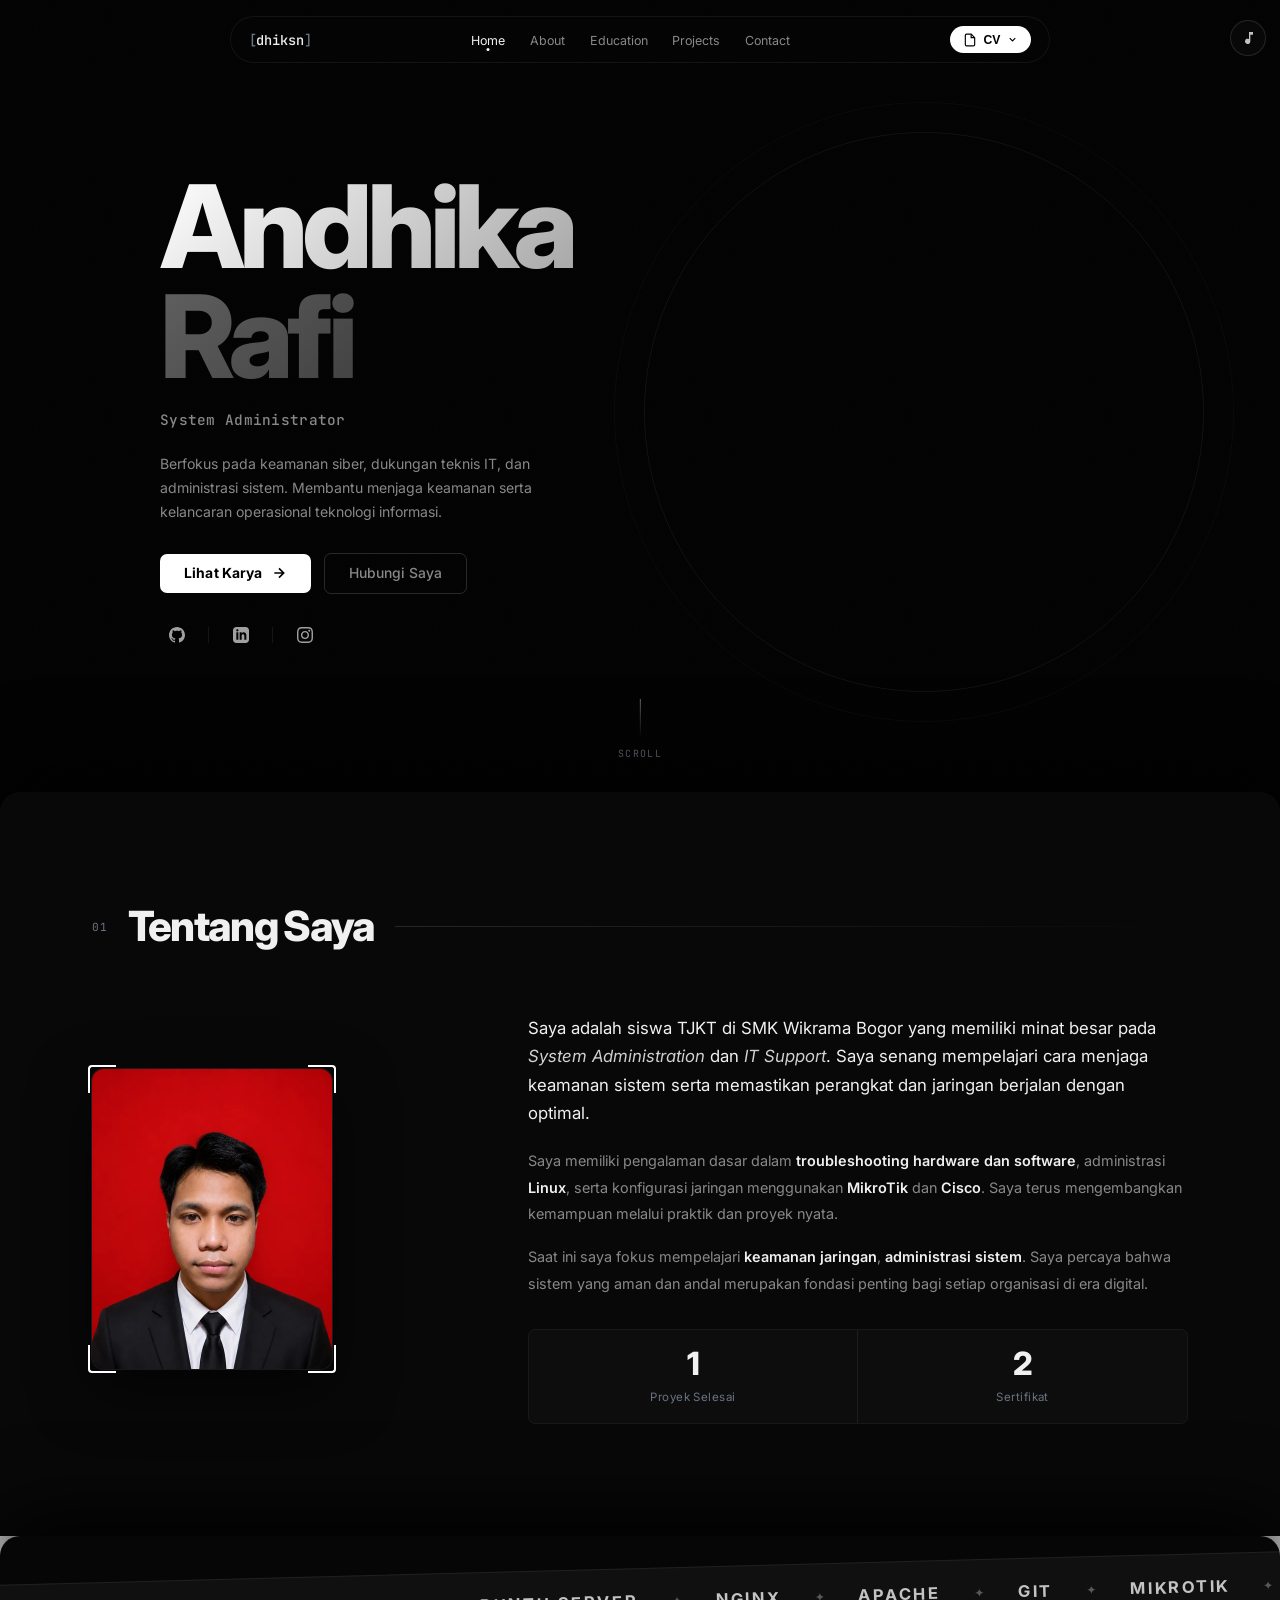
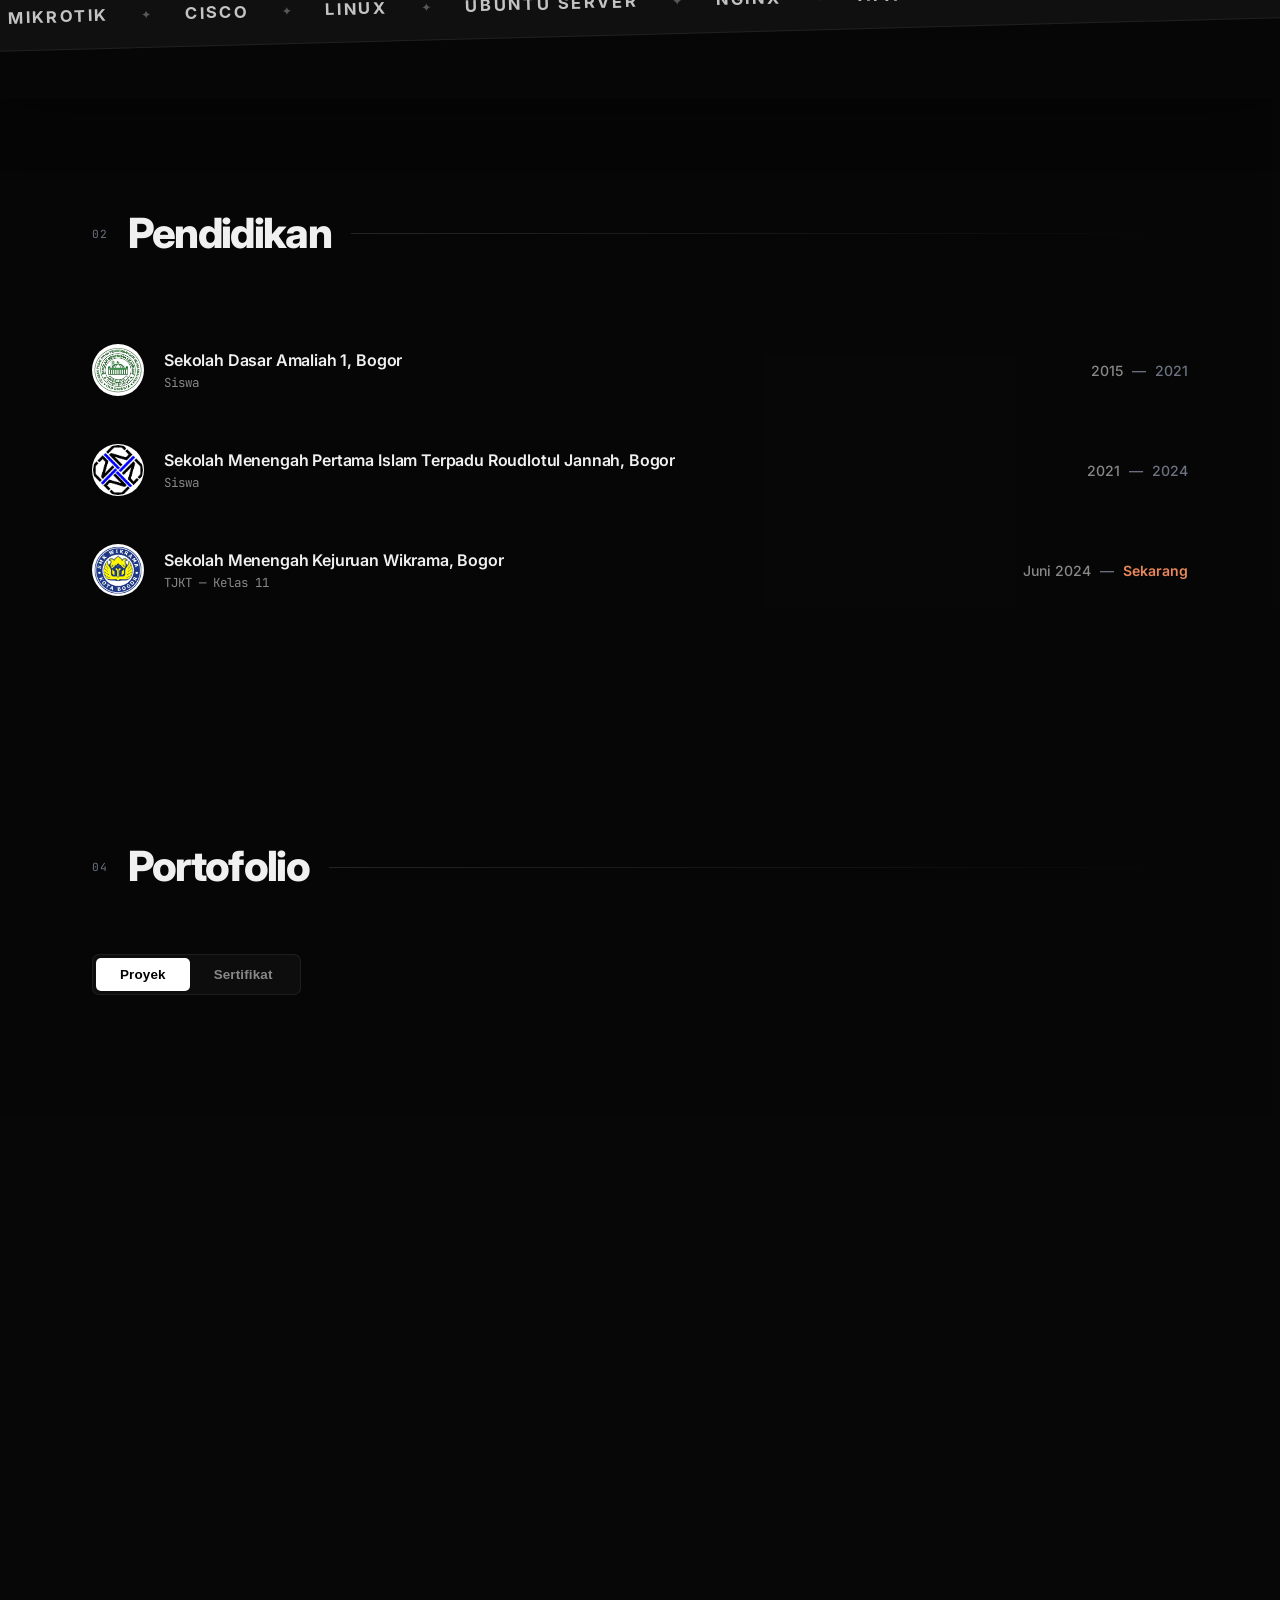
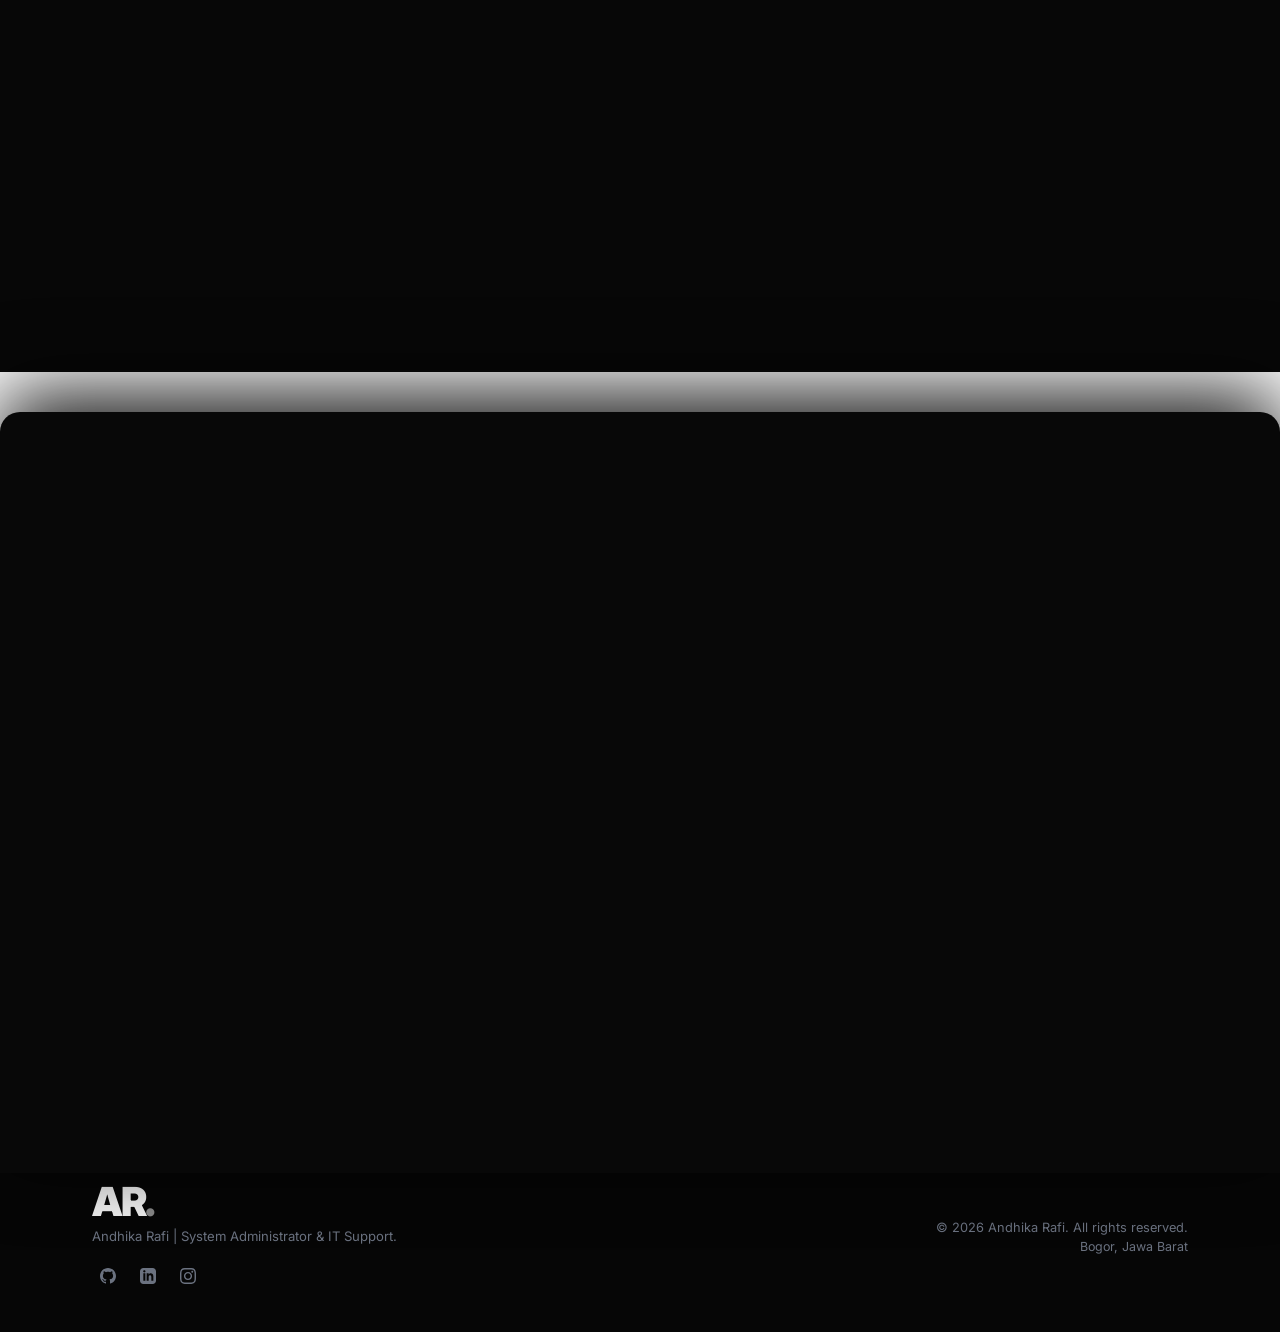
==== commit 0a2163e9: "feat: Update CSS and JavaScript for skills section." ====
--- a/index.html
+++ b/index.html
@@ -100,7 +100,6 @@
         <li><a href="/" data-scroll="beranda" class="nav-link active">Home</a></li>
         <li><a href="/" data-scroll="tentang" class="nav-link">About</a></li>
         <li><a href="/" data-scroll="pendidikan" class="nav-link">Education</a></li>
-        <li><a href="/" data-scroll="keahlian" class="nav-link">Skills</a></li>
         <li><a href="/" data-scroll="portofolio" class="nav-link">Projects</a></li>
         <li><a href="/" data-scroll="kontak" class="nav-link">Contact</a></li>
       </ul>
@@ -232,74 +231,8 @@
     </div>
   </section>
 
-  <!-- Pendidikan Section -->
-  <section id="pendidikan" class="section pendidikan">
-    <div class="container">
-      <div class="section-header reveal">
-        <span class="section-num">02</span>
-        <h2 class="section-title">Pendidikan</h2>
-        <div class="section-line"></div>
-      </div>
-      <div class="edu-list reveal">
-
-        <div class="edu-item">
-          <div class="edu-left">
-            <div class="edu-logo">
-              <img src="assets/img/edu/amaliah.webp" alt="SDN Harjasari 1" loading="lazy">
-            </div>
-            <div class="edu-info">
-              <span class="edu-school">Sekolah Dasar Amaliah 1, Bogor</span>
-              <span class="edu-role">Siswa</span>
-            </div>
-          </div>
-          <div class="edu-right">
-            <span class="edu-year">2015 <span class="edu-sep">—</span> <span class="edu-year-end">2021</span></span>
-          </div>
-        </div>
-
-        <div class="edu-item">
-          <div class="edu-left">
-            <div class="edu-logo">
-              <img src="assets/img/edu/smpit-rj.png" alt="SMPIT Roudlotul Jannah" loading="lazy">
-            </div>
-            <div class="edu-info">
-              <span class="edu-school">Sekolah Menengah Pertama Islam Terpadu Roudlotul Jannah, Bogor</span>
-              <span class="edu-role">Siswa</span>
-            </div>
-          </div>
-          <div class="edu-right">
-            <span class="edu-year">2021 <span class="edu-sep">—</span> <span class="edu-year-end">2024</span></span>
-          </div>
-        </div>
-
-        <div class="edu-item">
-          <div class="edu-left">
-            <div class="edu-logo">
-              <img src="assets/img/edu/wikrama.png" alt="SMK Wikrama Bogor" loading="lazy">
-            </div>
-            <div class="edu-info">
-              <span class="edu-school">Sekolah Menengah Kejuruan Wikrama, Bogor</span>
-              <span class="edu-role">TJKT — Kelas 11</span>
-            </div>
-          </div>
-          <div class="edu-right">
-            <span class="edu-year">Juni 2024 <span class="edu-sep">—</span> <span class="edu-year-end present">Sekarang</span></span>
-          </div>
-        </div>
-
-      </div>
-    </div>
-  </section>
-
   <!-- Keahlian Section -->
   <section id="keahlian" class="section keahlian">
-    <div class="container">
-      <div class="section-header reveal">
-        <span class="section-num">03</span>
-        <h2 class="section-title">Skills</h2>
-        <div class="section-line"></div>
-      </div>
-    </div>
 
     <div class="skills-banner-wrap reveal">
       <div class="skills-banner skills-banner--fwd">
@@ -310,53 +243,88 @@
           <span class="sk-item">Ubuntu Server</span><span class="sk-sep">&#10022;</span>
           <span class="sk-item">Nginx</span><span class="sk-sep">&#10022;</span>
           <span class="sk-item">Apache</span><span class="sk-sep">&#10022;</span>
-          <span class="sk-item">AWS</span><span class="sk-sep">&#10022;</span>
-          <span class="sk-item">Docker</span><span class="sk-sep">&#10022;</span>
-          <span class="sk-item">Python</span><span class="sk-sep">&#10022;</span>
-          <span class="sk-item">Node.js</span><span class="sk-sep">&#10022;</span>
           <span class="sk-item">Git</span><span class="sk-sep">&#10022;</span>
-          <span class="sk-item">Cyber Security</span><span class="sk-sep">&#10022;</span>
           <span class="sk-item">Mikrotik</span><span class="sk-sep">&#10022;</span>
           <span class="sk-item">Cisco</span><span class="sk-sep">&#10022;</span>
           <span class="sk-item">Linux</span><span class="sk-sep">&#10022;</span>
           <span class="sk-item">Ubuntu Server</span><span class="sk-sep">&#10022;</span>
           <span class="sk-item">Nginx</span><span class="sk-sep">&#10022;</span>
           <span class="sk-item">Apache</span><span class="sk-sep">&#10022;</span>
-          <span class="sk-item">AWS</span><span class="sk-sep">&#10022;</span>
-          <span class="sk-item">Docker</span><span class="sk-sep">&#10022;</span>
-          <span class="sk-item">Python</span><span class="sk-sep">&#10022;</span>
-          <span class="sk-item">Node.js</span><span class="sk-sep">&#10022;</span>
           <span class="sk-item">Git</span><span class="sk-sep">&#10022;</span>
-          <span class="sk-item">Cyber Security</span><span class="sk-sep">&#10022;</span>
         </div>
       </div>
       <div class="skills-banner skills-banner--rev">
         <div class="skills-banner-track">
-          <span class="sk-item">Network Engineering</span><span class="sk-sep">&#10022;</span>
-          <span class="sk-item">MySQL</span><span class="sk-sep">&#10022;</span>
           <span class="sk-item">Nmap</span><span class="sk-sep">&#10022;</span>
-          <span class="sk-item">Wireshark</span><span class="sk-sep">&#10022;</span>
           <span class="sk-item">Kali Linux</span><span class="sk-sep">&#10022;</span>
-          <span class="sk-item">VPN</span><span class="sk-sep">&#10022;</span>
           <span class="sk-item">VLAN</span><span class="sk-sep">&#10022;</span>
           <span class="sk-item">DNS Server</span><span class="sk-sep">&#10022;</span>
           <span class="sk-item">DHCP</span><span class="sk-sep">&#10022;</span>
-          <span class="sk-item">FastAPI</span><span class="sk-sep">&#10022;</span>
-          <span class="sk-item">HTML/CSS</span><span class="sk-sep">&#10022;</span>
-          <span class="sk-item">JavaScript</span><span class="sk-sep">&#10022;</span>
-          <span class="sk-item">Network Engineering</span><span class="sk-sep">&#10022;</span>
-          <span class="sk-item">MySQL</span><span class="sk-sep">&#10022;</span>
           <span class="sk-item">Nmap</span><span class="sk-sep">&#10022;</span>
-          <span class="sk-item">Wireshark</span><span class="sk-sep">&#10022;</span>
           <span class="sk-item">Kali Linux</span><span class="sk-sep">&#10022;</span>
-          <span class="sk-item">VPN</span><span class="sk-sep">&#10022;</span>
           <span class="sk-item">VLAN</span><span class="sk-sep">&#10022;</span>
           <span class="sk-item">DNS Server</span><span class="sk-sep">&#10022;</span>
           <span class="sk-item">DHCP</span><span class="sk-sep">&#10022;</span>
-          <span class="sk-item">FastAPI</span><span class="sk-sep">&#10022;</span>
-          <span class="sk-item">HTML/CSS</span><span class="sk-sep">&#10022;</span>
-          <span class="sk-item">JavaScript</span><span class="sk-sep">&#10022;</span>
-        </div>
+        </div>
+      </div>
+    </div>
+  </section>
+
+  <!-- Pendidikan Section -->
+  <section id="pendidikan" class="section pendidikan">
+    <div class="container">
+      <div class="section-header reveal">
+        <span class="section-num">02</span>
+        <h2 class="section-title">Pendidikan</h2>
+        <div class="section-line"></div>
+      </div>
+      <div class="edu-list reveal">
+
+        <div class="edu-item">
+          <div class="edu-left">
+            <div class="edu-logo">
+              <img src="assets/img/edu/amaliah.webp" alt="SDN Harjasari 1" loading="lazy">
+            </div>
+            <div class="edu-info">
+              <span class="edu-school">Sekolah Dasar Amaliah 1, Bogor</span>
+              <span class="edu-role">Siswa</span>
+            </div>
+          </div>
+          <div class="edu-right">
+            <span class="edu-year">2015 <span class="edu-sep">—</span> <span class="edu-year-end">2021</span></span>
+          </div>
+        </div>
+
+        <div class="edu-item">
+          <div class="edu-left">
+            <div class="edu-logo">
+              <img src="assets/img/edu/smpit-rj.png" alt="SMPIT Roudlotul Jannah" loading="lazy">
+            </div>
+            <div class="edu-info">
+              <span class="edu-school">Sekolah Menengah Pertama Islam Terpadu Roudlotul Jannah, Bogor</span>
+              <span class="edu-role">Siswa</span>
+            </div>
+          </div>
+          <div class="edu-right">
+            <span class="edu-year">2021 <span class="edu-sep">—</span> <span class="edu-year-end">2024</span></span>
+          </div>
+        </div>
+
+        <div class="edu-item">
+          <div class="edu-left">
+            <div class="edu-logo">
+              <img src="assets/img/edu/wikrama.png" alt="SMK Wikrama Bogor" loading="lazy">
+            </div>
+            <div class="edu-info">
+              <span class="edu-school">Sekolah Menengah Kejuruan Wikrama, Bogor</span>
+              <span class="edu-role">TJKT — Kelas 11</span>
+            </div>
+          </div>
+          <div class="edu-right">
+            <span class="edu-year">Juni 2024 <span class="edu-sep">—</span> <span class="edu-year-end present">Sekarang</span></span>
+          </div>
+        </div>
+
       </div>
     </div>
   </section>
@@ -539,3 +507,7 @@
 
 
 
+
+
+
+
--- a/assets/css/style.css
+++ b/assets/css/style.css
@@ -414,13 +414,14 @@
 }
 .keahlian {
   background: #060606;
-  overflow: hidden;
   position: relative; z-index: 20;
   border-radius: 20px 20px 0 0;
   box-shadow: 0 -20px 80px rgba(0,0,0,0.9);
   will-change: transform;
   transform: translateY(40px);
   transition: transform 0.8s cubic-bezier(0.16, 1, 0.3, 1);
+  padding-top: 0;
+  padding-bottom: 2rem;
 }
 .keahlian.slide-in {
   transform: translateY(0);
@@ -660,19 +661,20 @@
   display: flex;
   flex-direction: column;
   gap: 0;
-  margin: 1.5rem 0 0;
+  margin: 0;
+  padding: 2rem 0;
 }
 
 .skills-banner {
   width: 100%;
   overflow: hidden;
-  padding: 1.1rem 0;
+  padding: 1.4rem 0;
   background: rgba(255,255,255,0.04);
   border-top: 1px solid rgba(255,255,255,0.07);
   border-bottom: 1px solid rgba(255,255,255,0.07);
 }
-.skills-banner--fwd  { transform: rotate(-2deg) scaleX(1.05); }
-.skills-banner--rev  { transform: rotate(2deg)  scaleX(1.05); margin-top: 1.5rem; }
+.skills-banner--fwd  { transform: rotate(-1.5deg) scaleX(1.04); }
+.skills-banner--rev  { display: none; }
 
 .skills-banner-track {
   display: flex;
@@ -698,17 +700,17 @@
 }
 
 .sk-item {
-  font-size: 0.78rem;
+  font-size: 1rem;
   font-weight: 700;
-  letter-spacing: 0.12em;
+  letter-spacing: 0.14em;
   text-transform: uppercase;
   color: rgba(255,255,255,0.75);
-  padding: 0 1.5rem;
+  padding: 0 2rem;
   white-space: nowrap;
 }
 .sk-sep {
-  color: rgba(255,255,255,0.25);
-  font-size: 0.6rem;
+  color: rgba(255,255,255,0.3);
+  font-size: 0.75rem;
   flex-shrink: 0;
 }
 
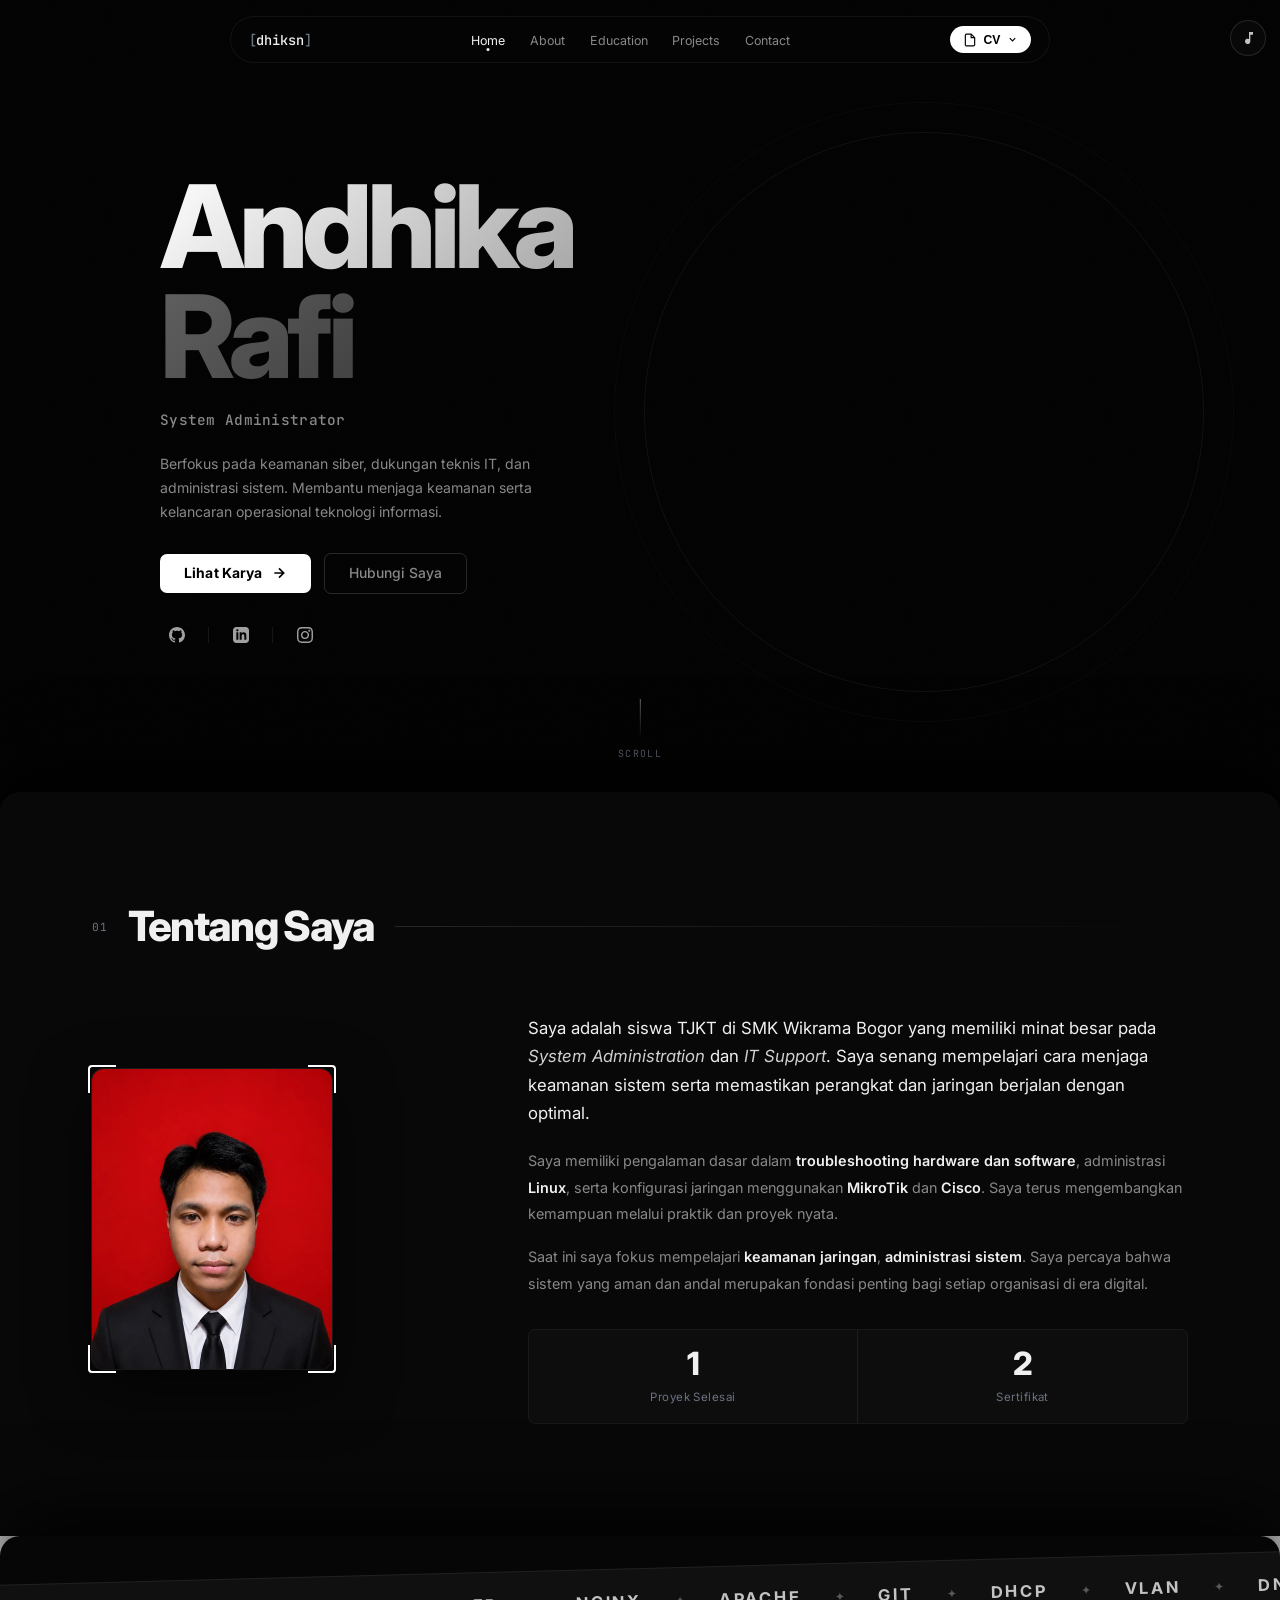
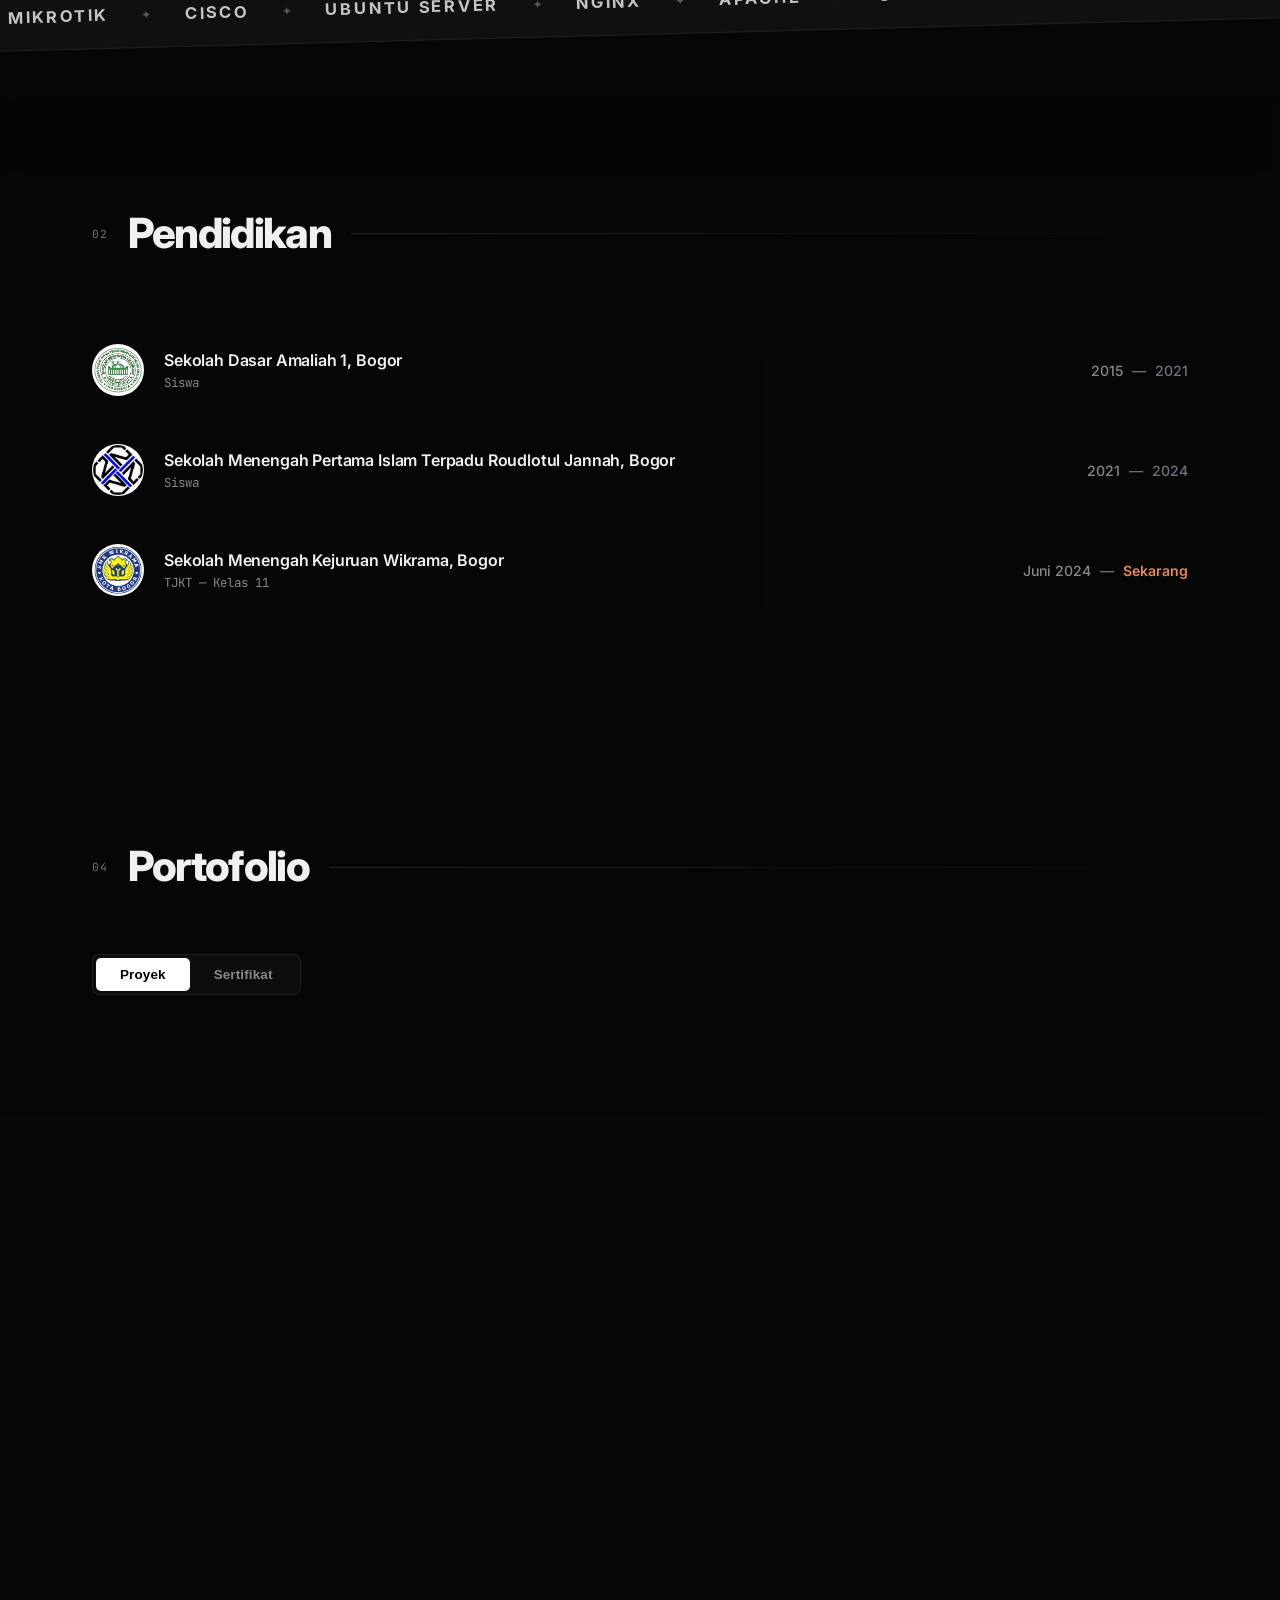
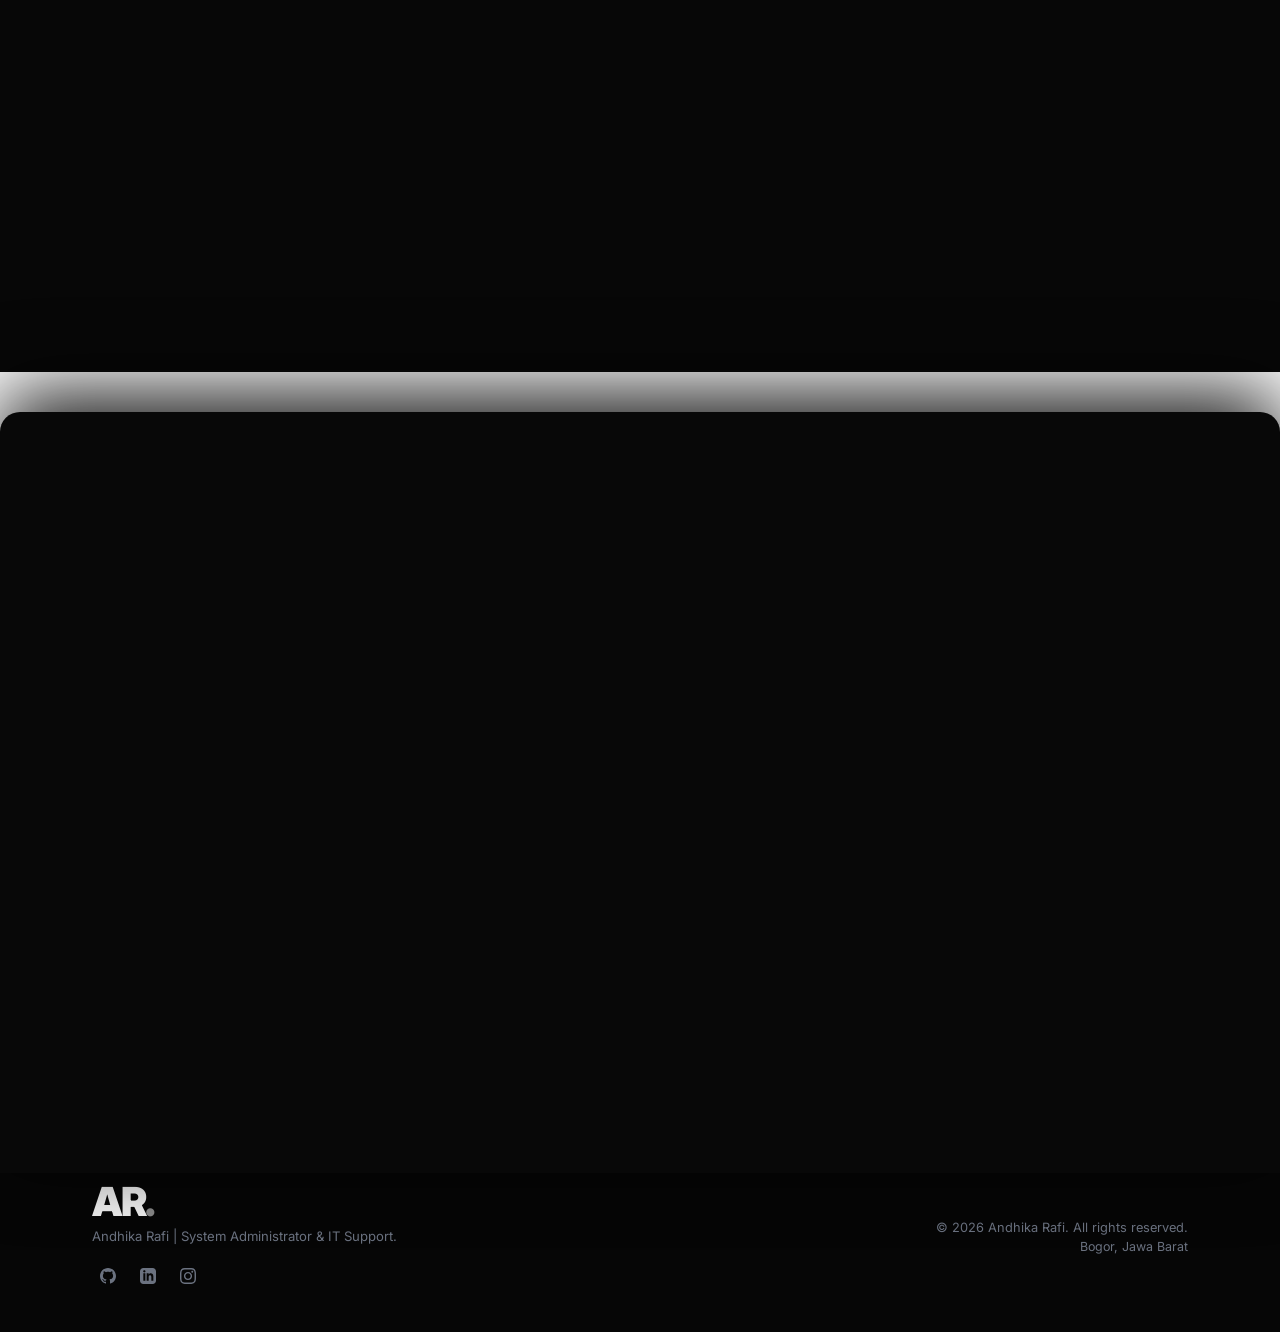
==== commit d05b4d7d: "feat: Update skills banner in index.html" ====
--- a/index.html
+++ b/index.html
@@ -239,32 +239,22 @@
         <div class="skills-banner-track">
           <span class="sk-item">Mikrotik</span><span class="sk-sep">&#10022;</span>
           <span class="sk-item">Cisco</span><span class="sk-sep">&#10022;</span>
-          <span class="sk-item">Linux</span><span class="sk-sep">&#10022;</span>
           <span class="sk-item">Ubuntu Server</span><span class="sk-sep">&#10022;</span>
           <span class="sk-item">Nginx</span><span class="sk-sep">&#10022;</span>
           <span class="sk-item">Apache</span><span class="sk-sep">&#10022;</span>
           <span class="sk-item">Git</span><span class="sk-sep">&#10022;</span>
+          <span class="sk-item">DHCP</span><span class="sk-sep">&#10022;</span>
+          <span class="sk-item">VLAN</span><span class="sk-sep">&#10022;</span>
+          <span class="sk-item">DNS Server</span><span class="sk-sep">&#10022;</span>
           <span class="sk-item">Mikrotik</span><span class="sk-sep">&#10022;</span>
           <span class="sk-item">Cisco</span><span class="sk-sep">&#10022;</span>
-          <span class="sk-item">Linux</span><span class="sk-sep">&#10022;</span>
           <span class="sk-item">Ubuntu Server</span><span class="sk-sep">&#10022;</span>
           <span class="sk-item">Nginx</span><span class="sk-sep">&#10022;</span>
           <span class="sk-item">Apache</span><span class="sk-sep">&#10022;</span>
           <span class="sk-item">Git</span><span class="sk-sep">&#10022;</span>
-        </div>
-      </div>
-      <div class="skills-banner skills-banner--rev">
-        <div class="skills-banner-track">
-          <span class="sk-item">Nmap</span><span class="sk-sep">&#10022;</span>
-          <span class="sk-item">Kali Linux</span><span class="sk-sep">&#10022;</span>
+          <span class="sk-item">DHCP</span><span class="sk-sep">&#10022;</span>
           <span class="sk-item">VLAN</span><span class="sk-sep">&#10022;</span>
           <span class="sk-item">DNS Server</span><span class="sk-sep">&#10022;</span>
-          <span class="sk-item">DHCP</span><span class="sk-sep">&#10022;</span>
-          <span class="sk-item">Nmap</span><span class="sk-sep">&#10022;</span>
-          <span class="sk-item">Kali Linux</span><span class="sk-sep">&#10022;</span>
-          <span class="sk-item">VLAN</span><span class="sk-sep">&#10022;</span>
-          <span class="sk-item">DNS Server</span><span class="sk-sep">&#10022;</span>
-          <span class="sk-item">DHCP</span><span class="sk-sep">&#10022;</span>
         </div>
       </div>
     </div>
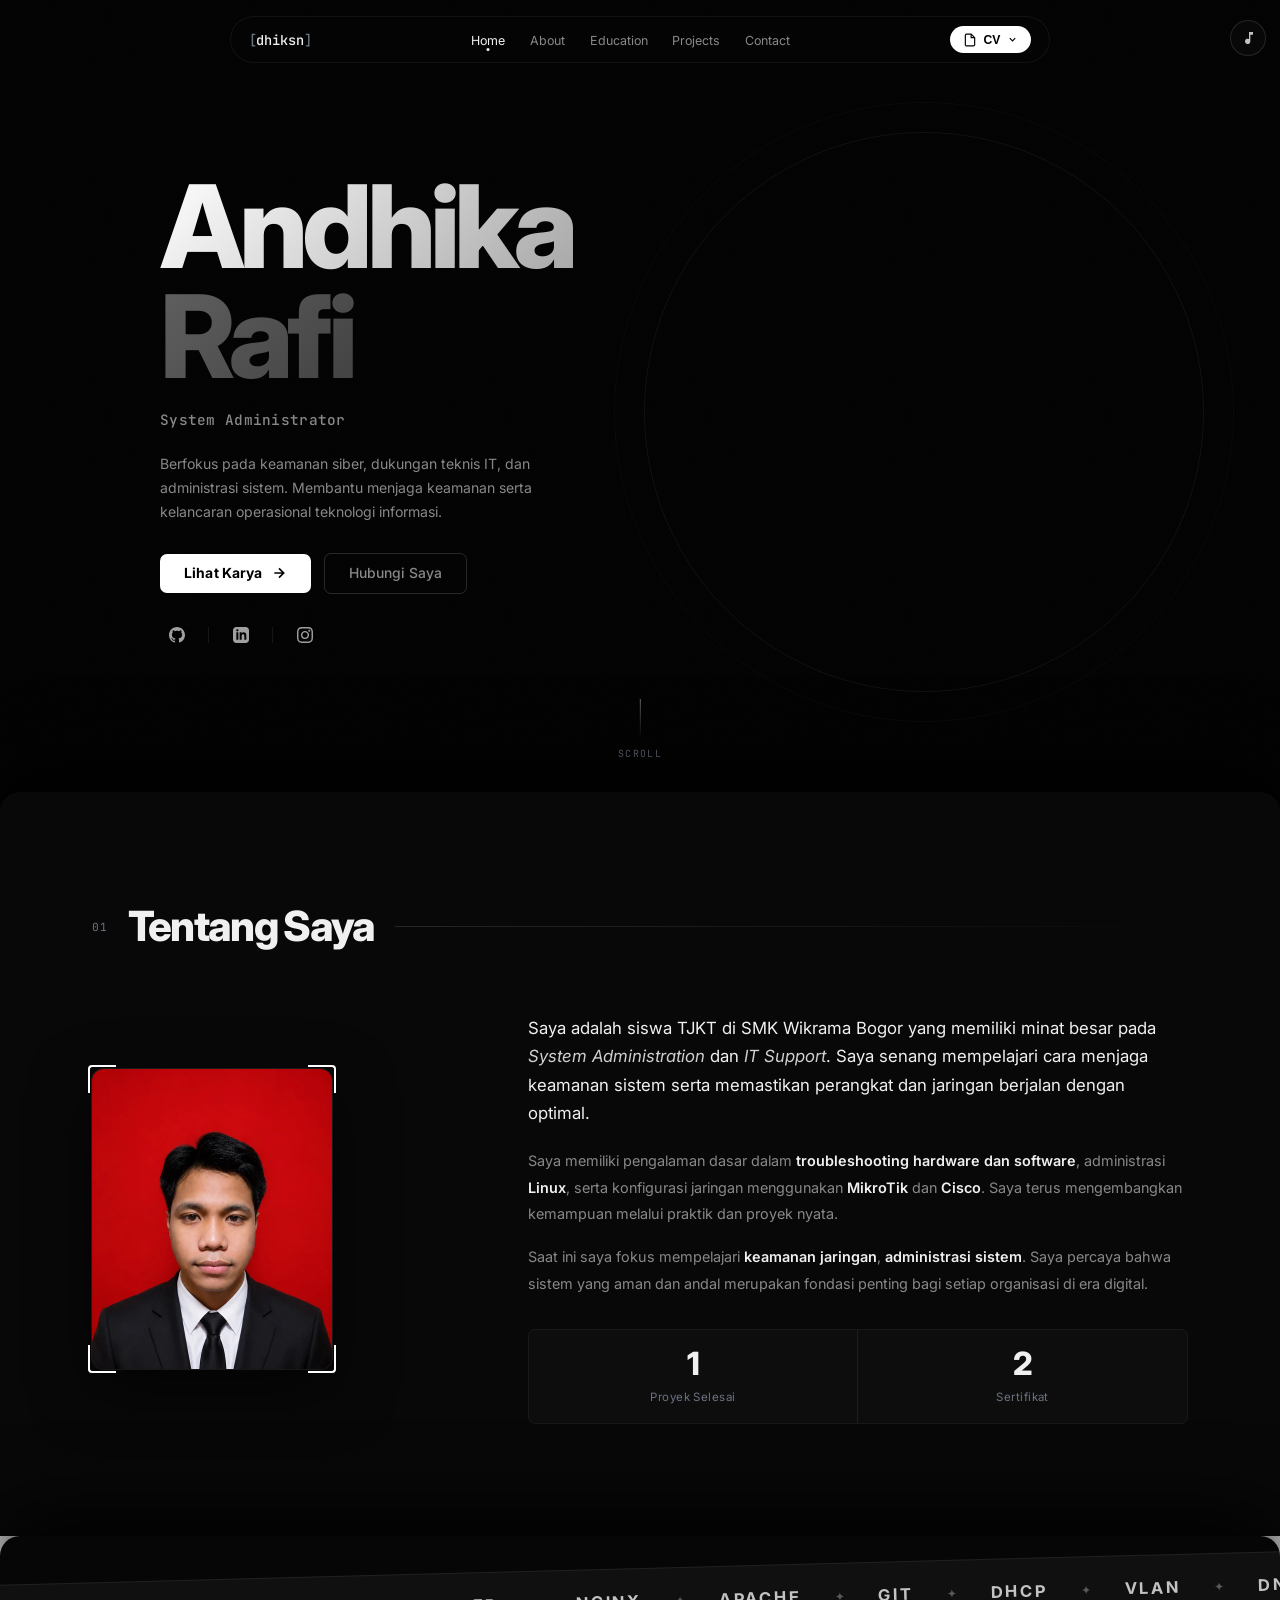
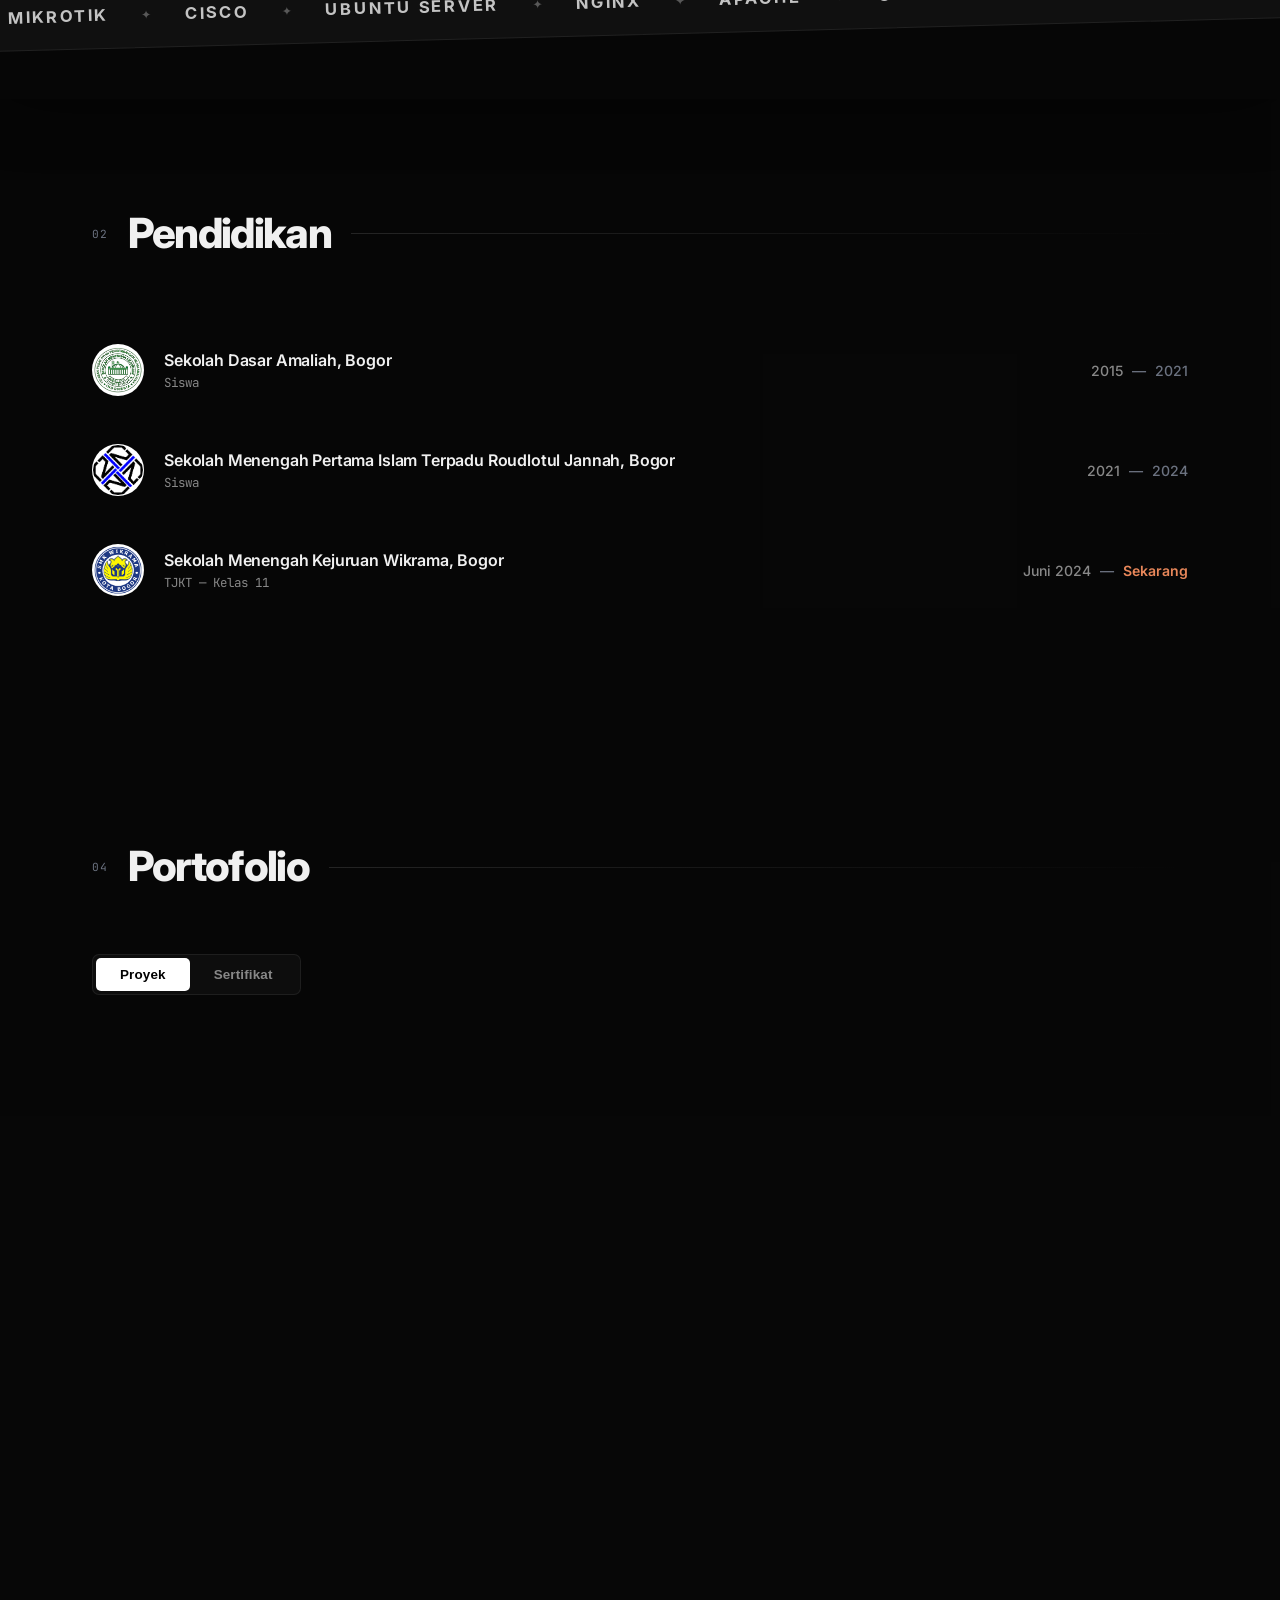
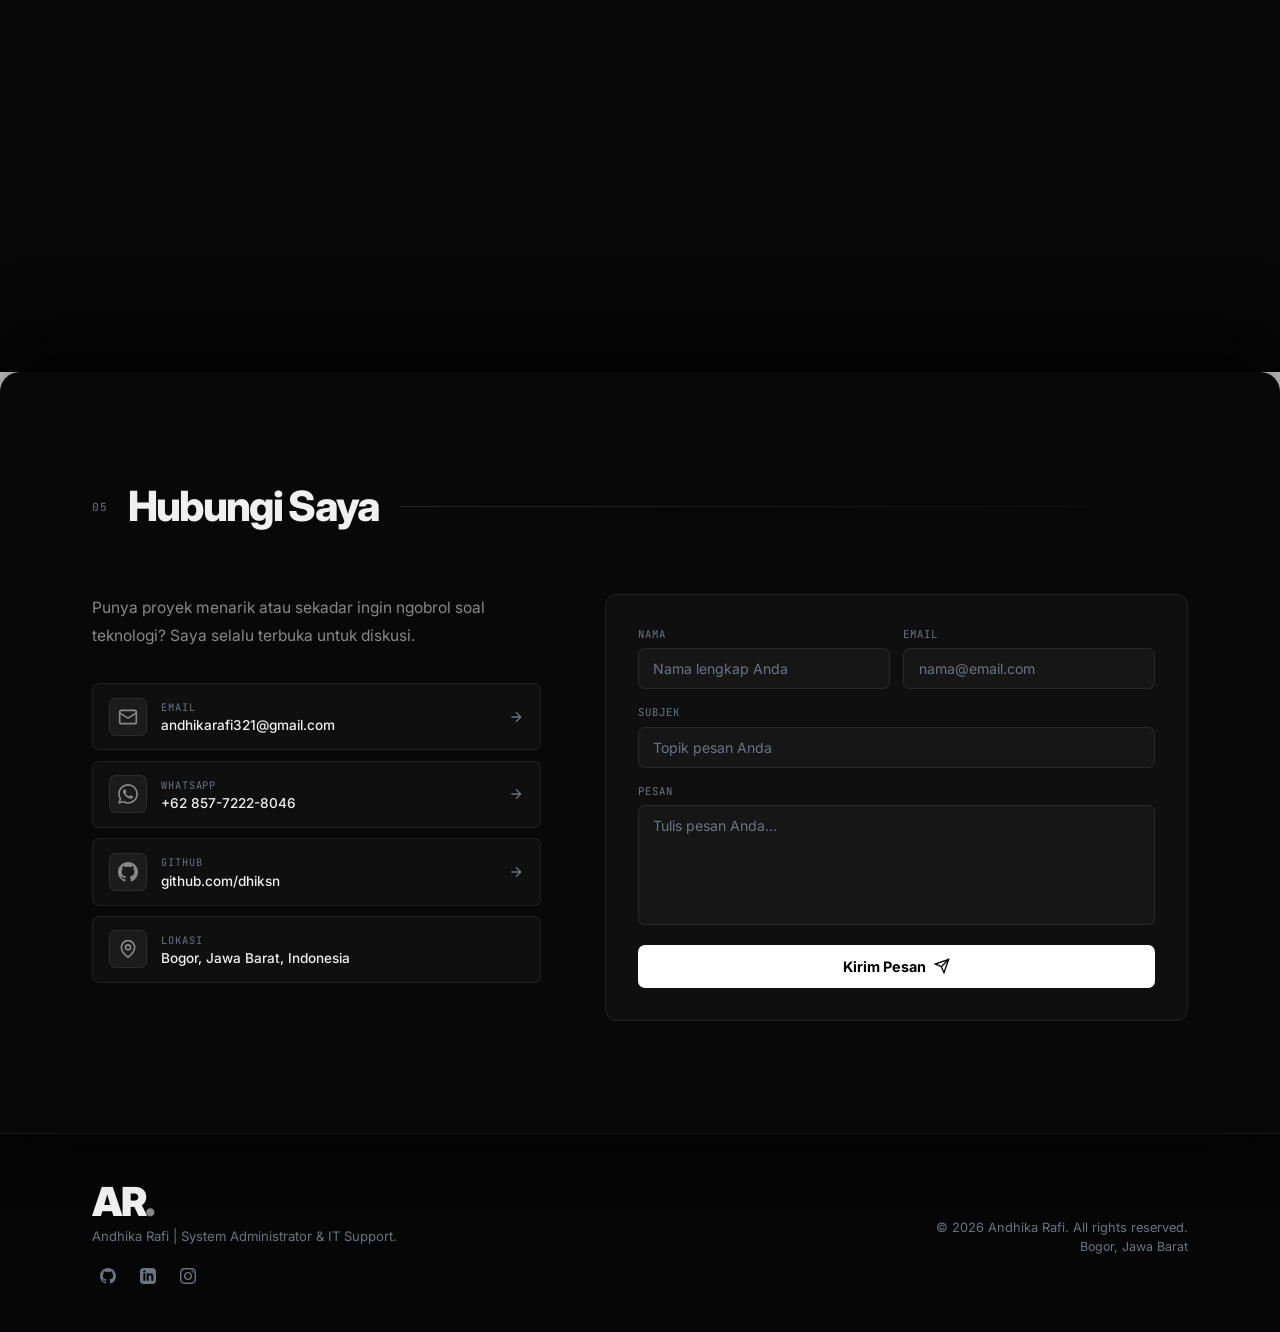
==== commit cff0802a: "feat: Update school name in index.html" ====
--- a/index.html
+++ b/index.html
@@ -276,7 +276,7 @@
               <img src="assets/img/edu/amaliah.webp" alt="SDN Harjasari 1" loading="lazy">
             </div>
             <div class="edu-info">
-              <span class="edu-school">Sekolah Dasar Amaliah 1, Bogor</span>
+              <span class="edu-school">Sekolah Dasar Amaliah, Bogor</span>
               <span class="edu-role">Siswa</span>
             </div>
           </div>
